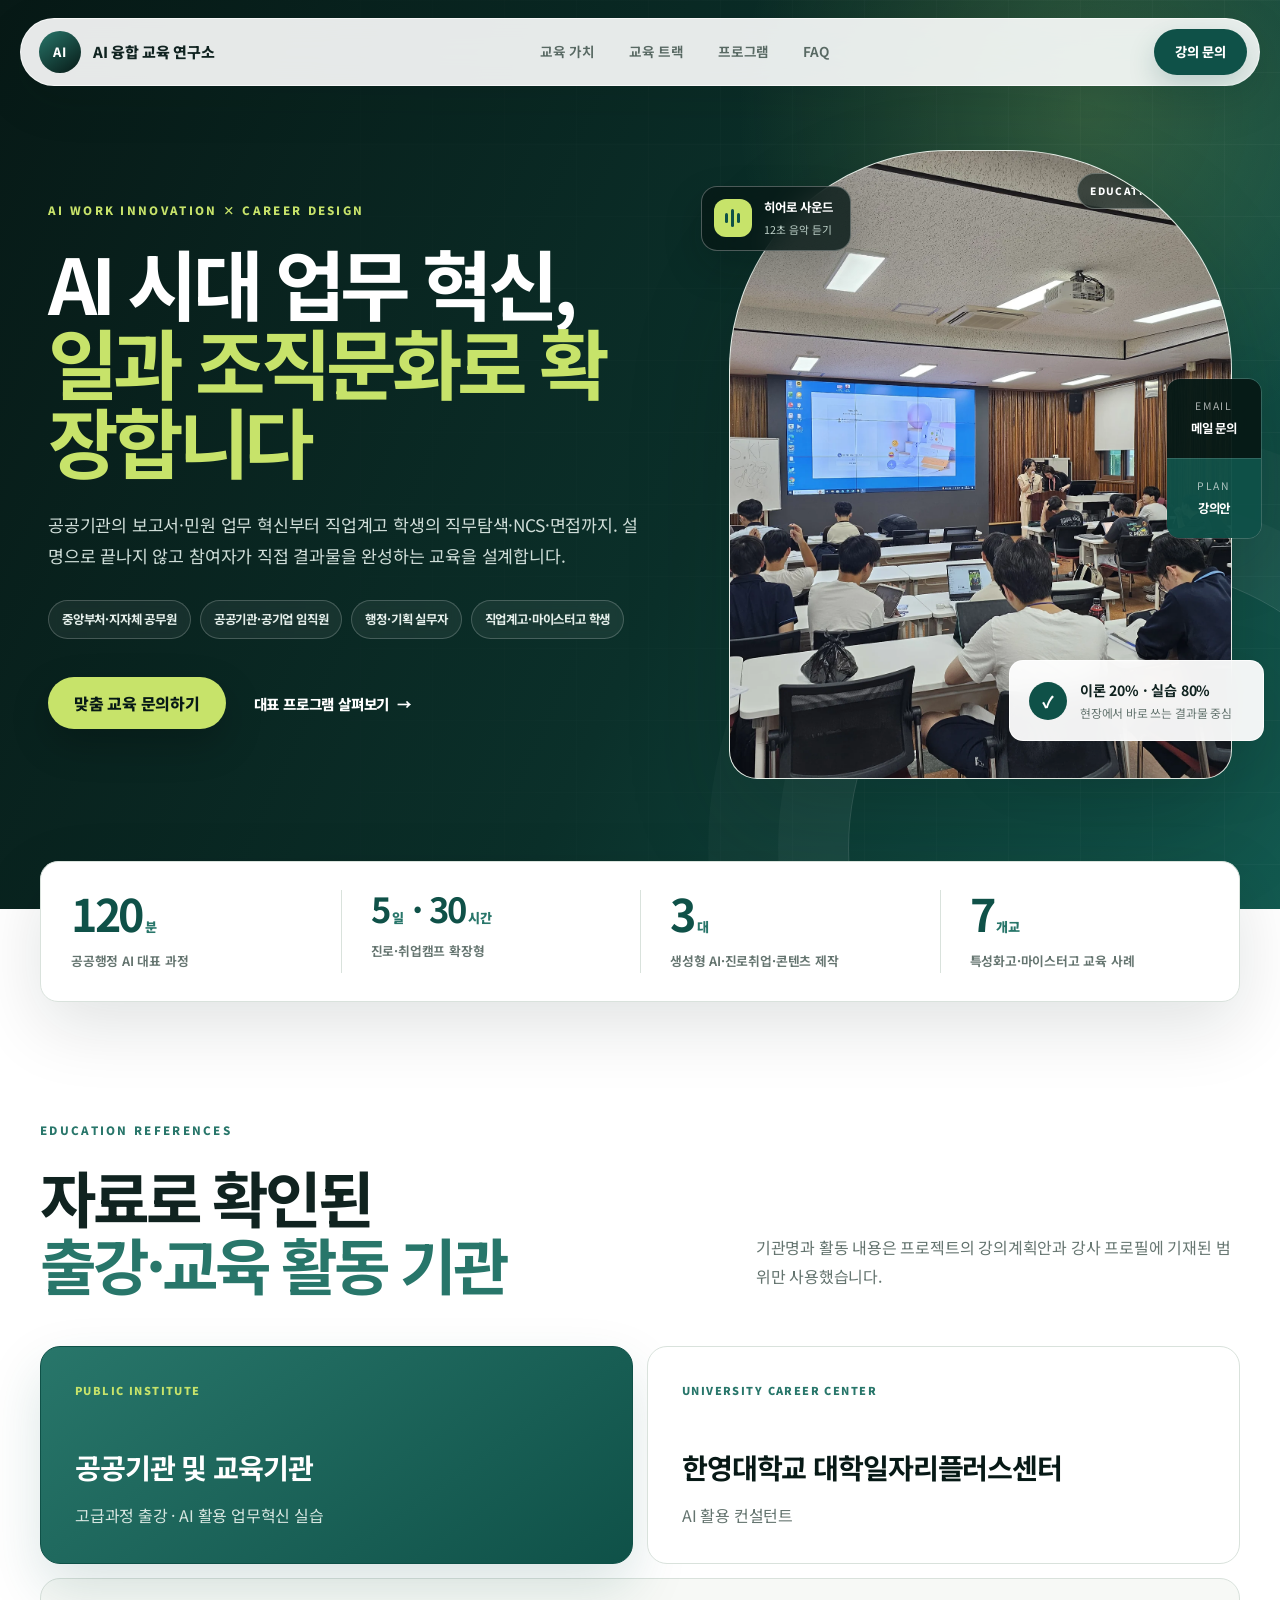
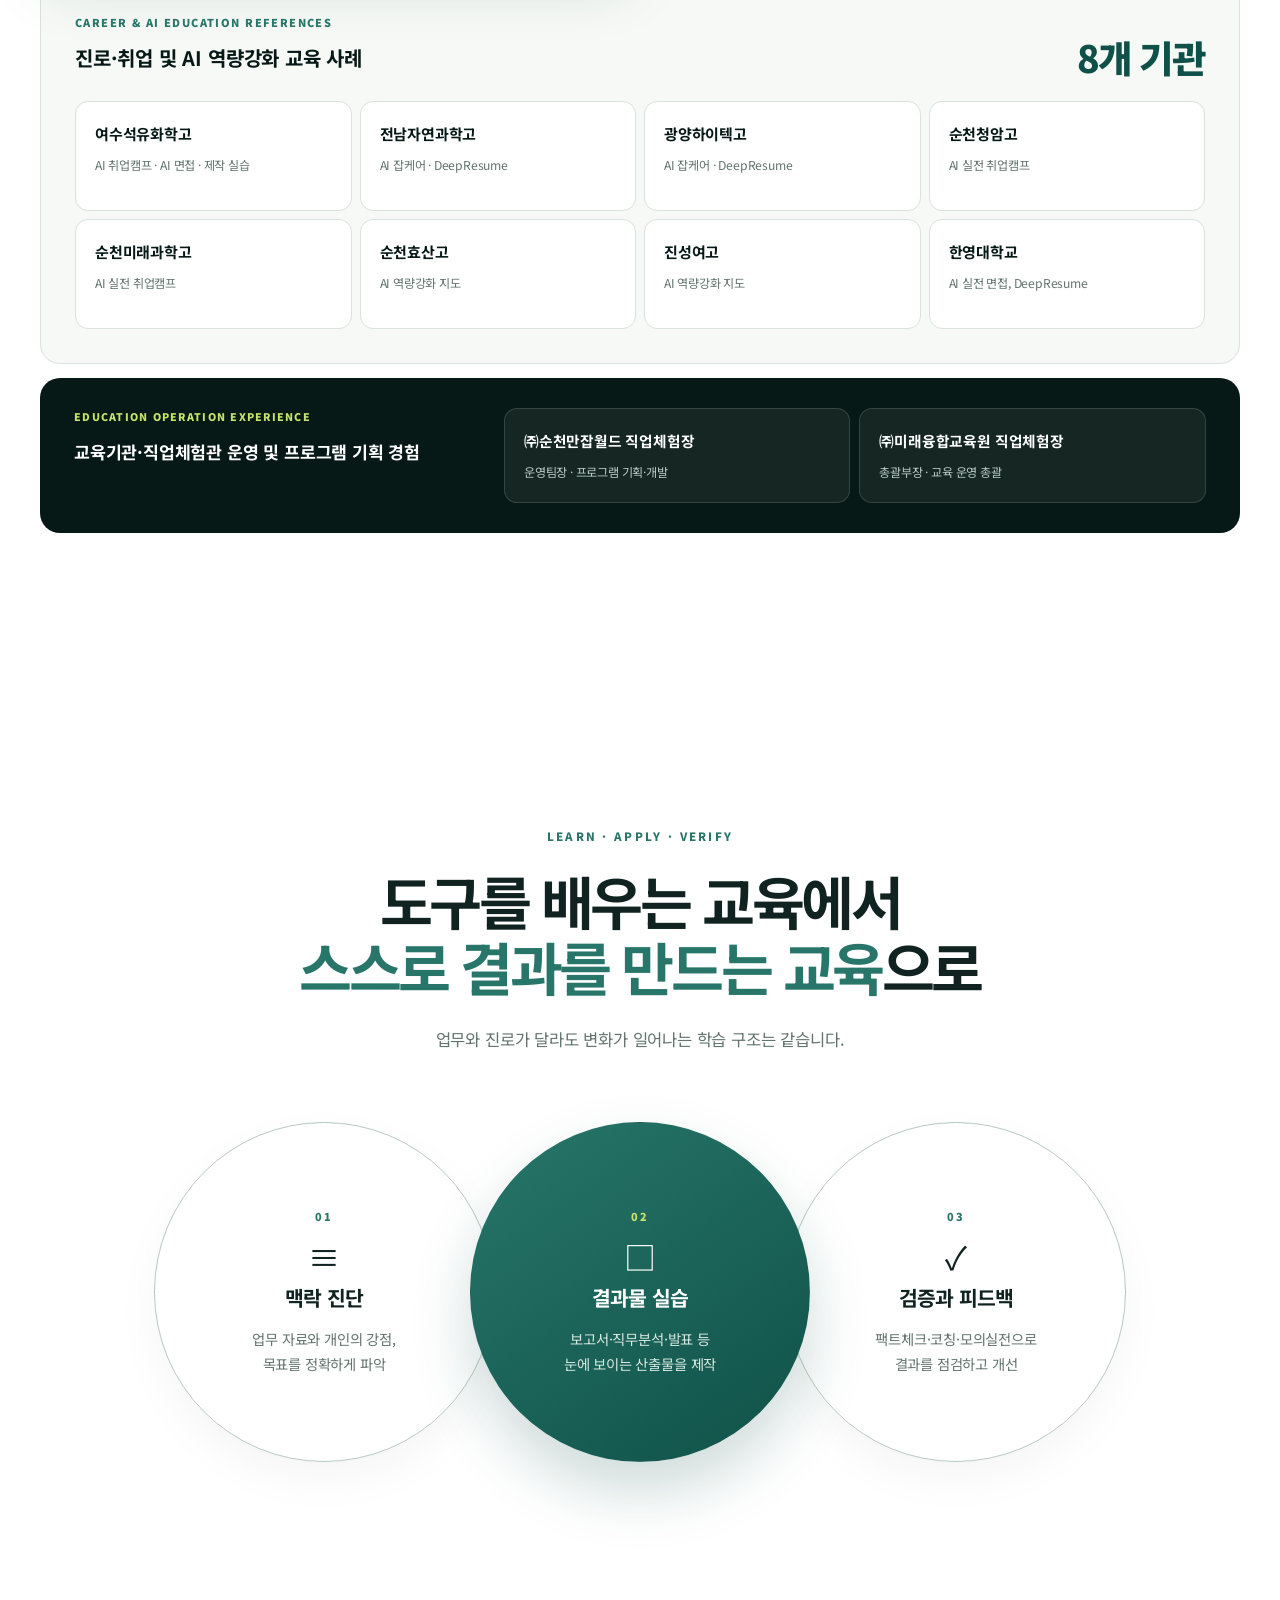
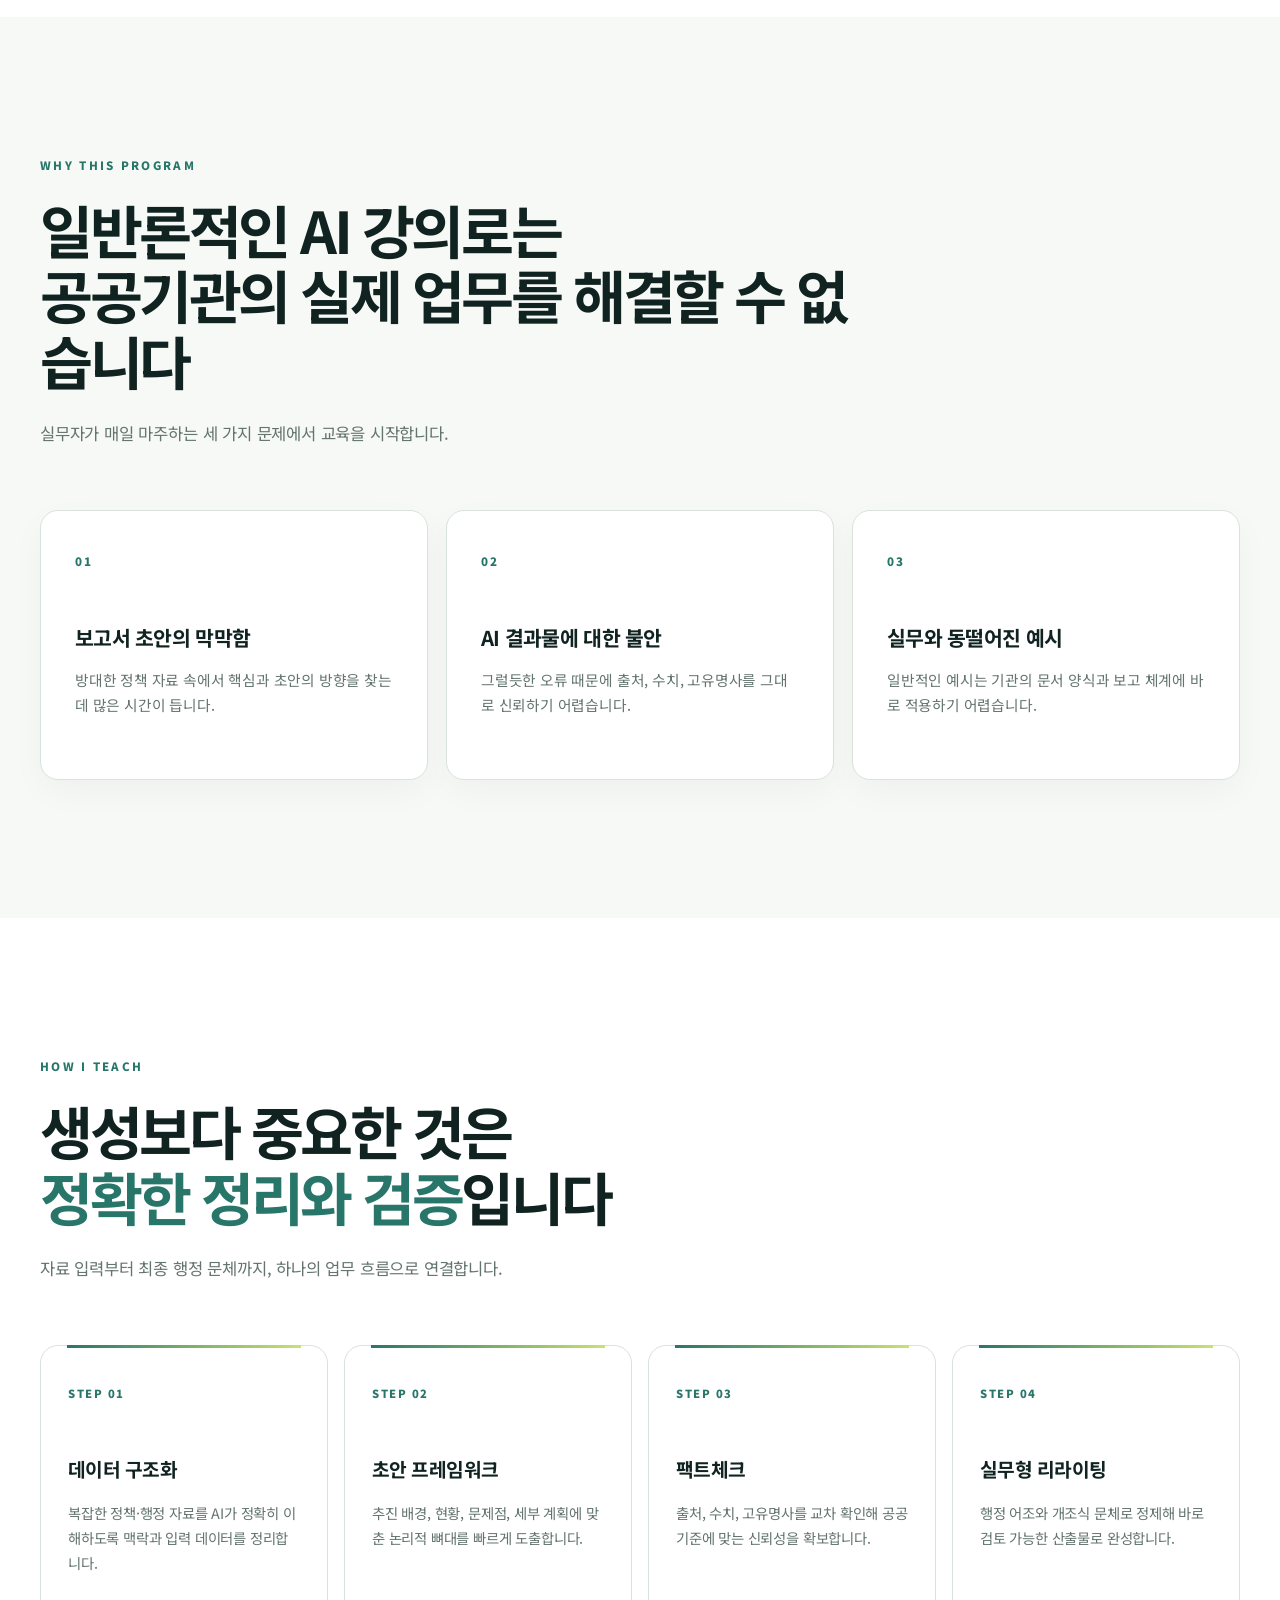
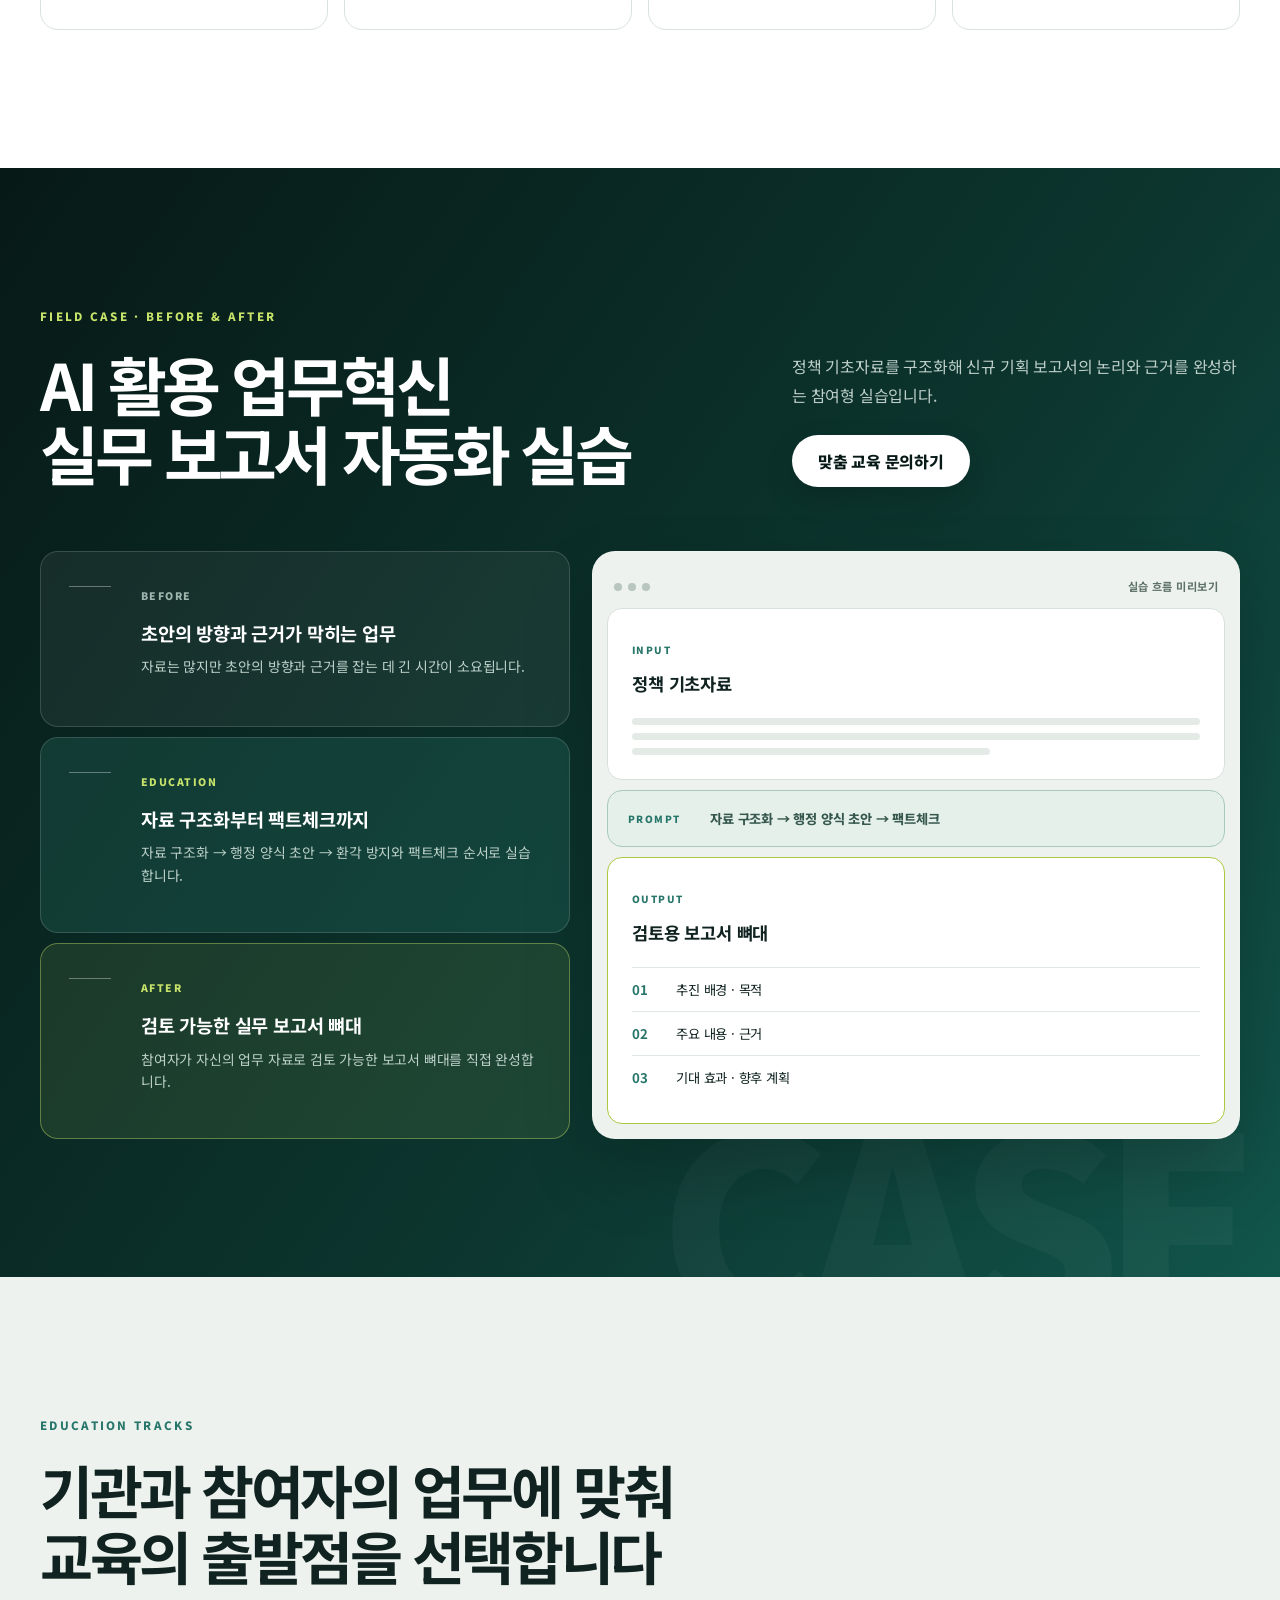
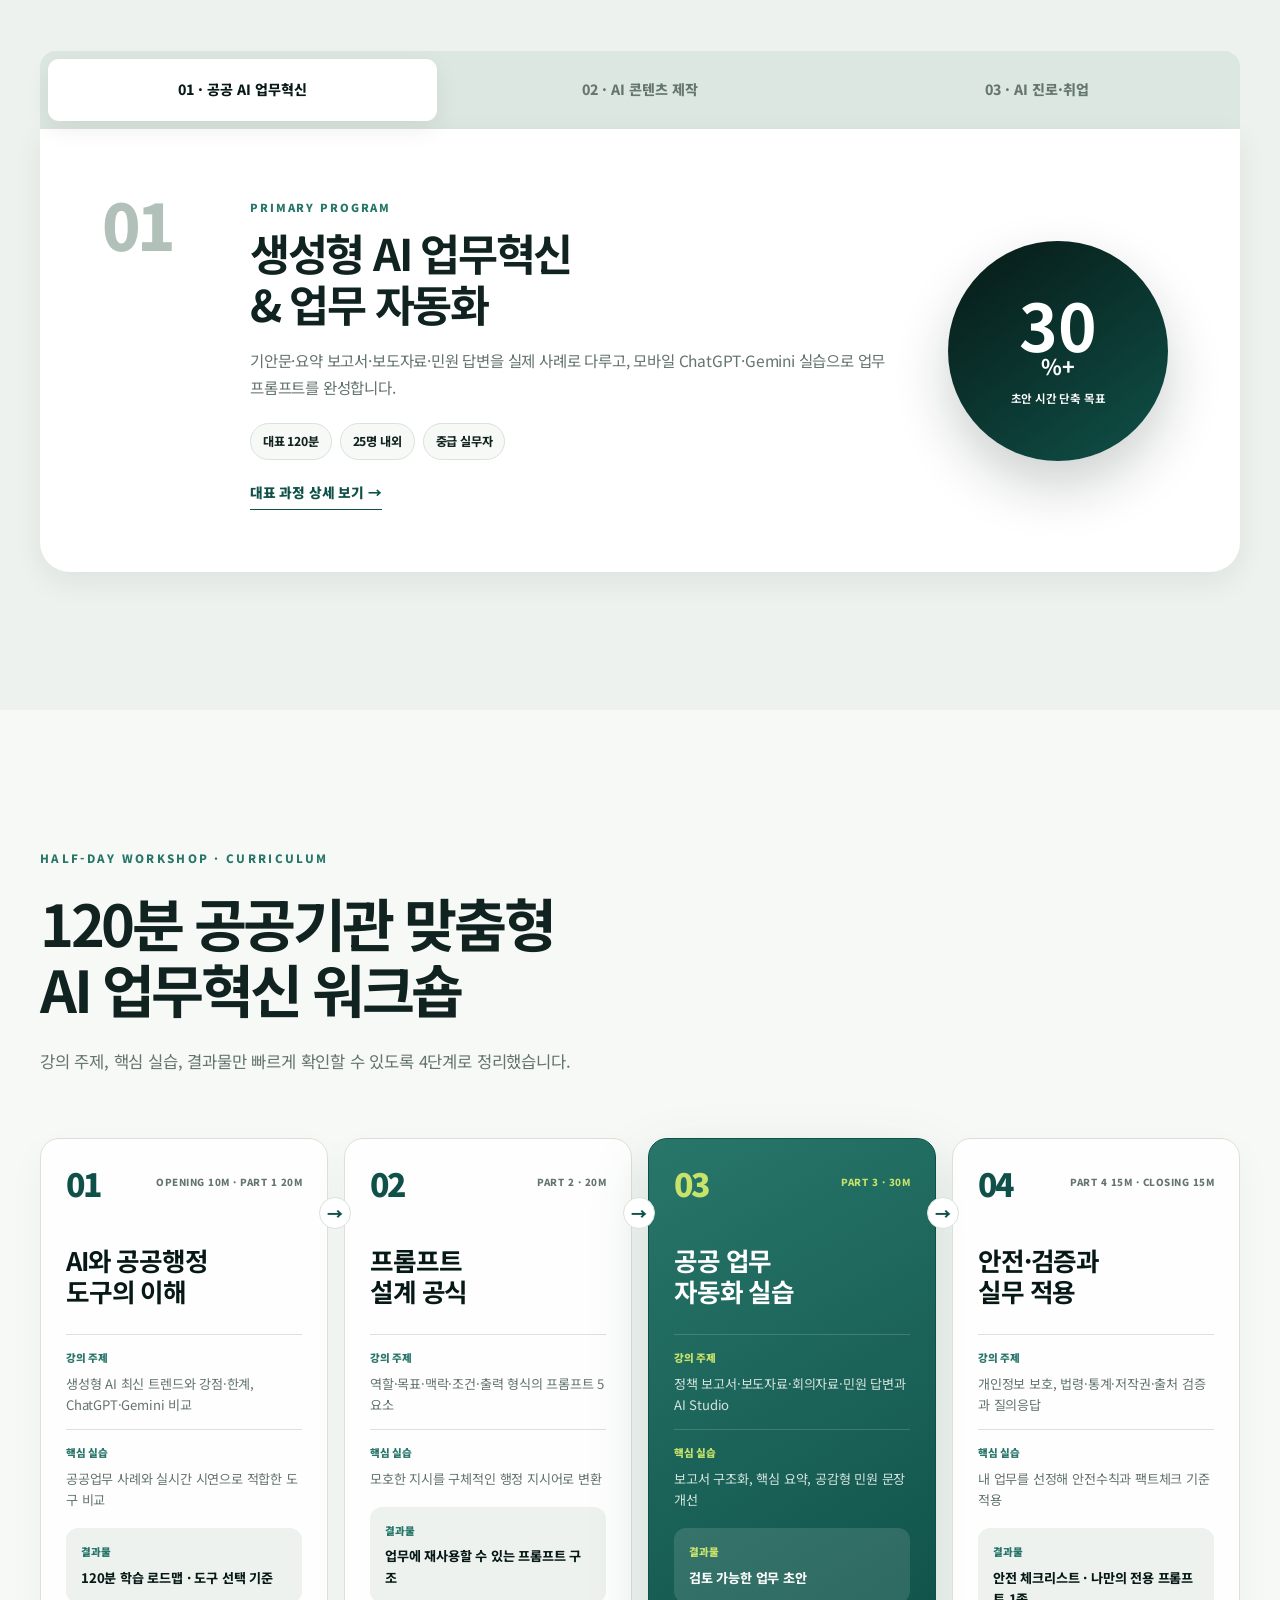
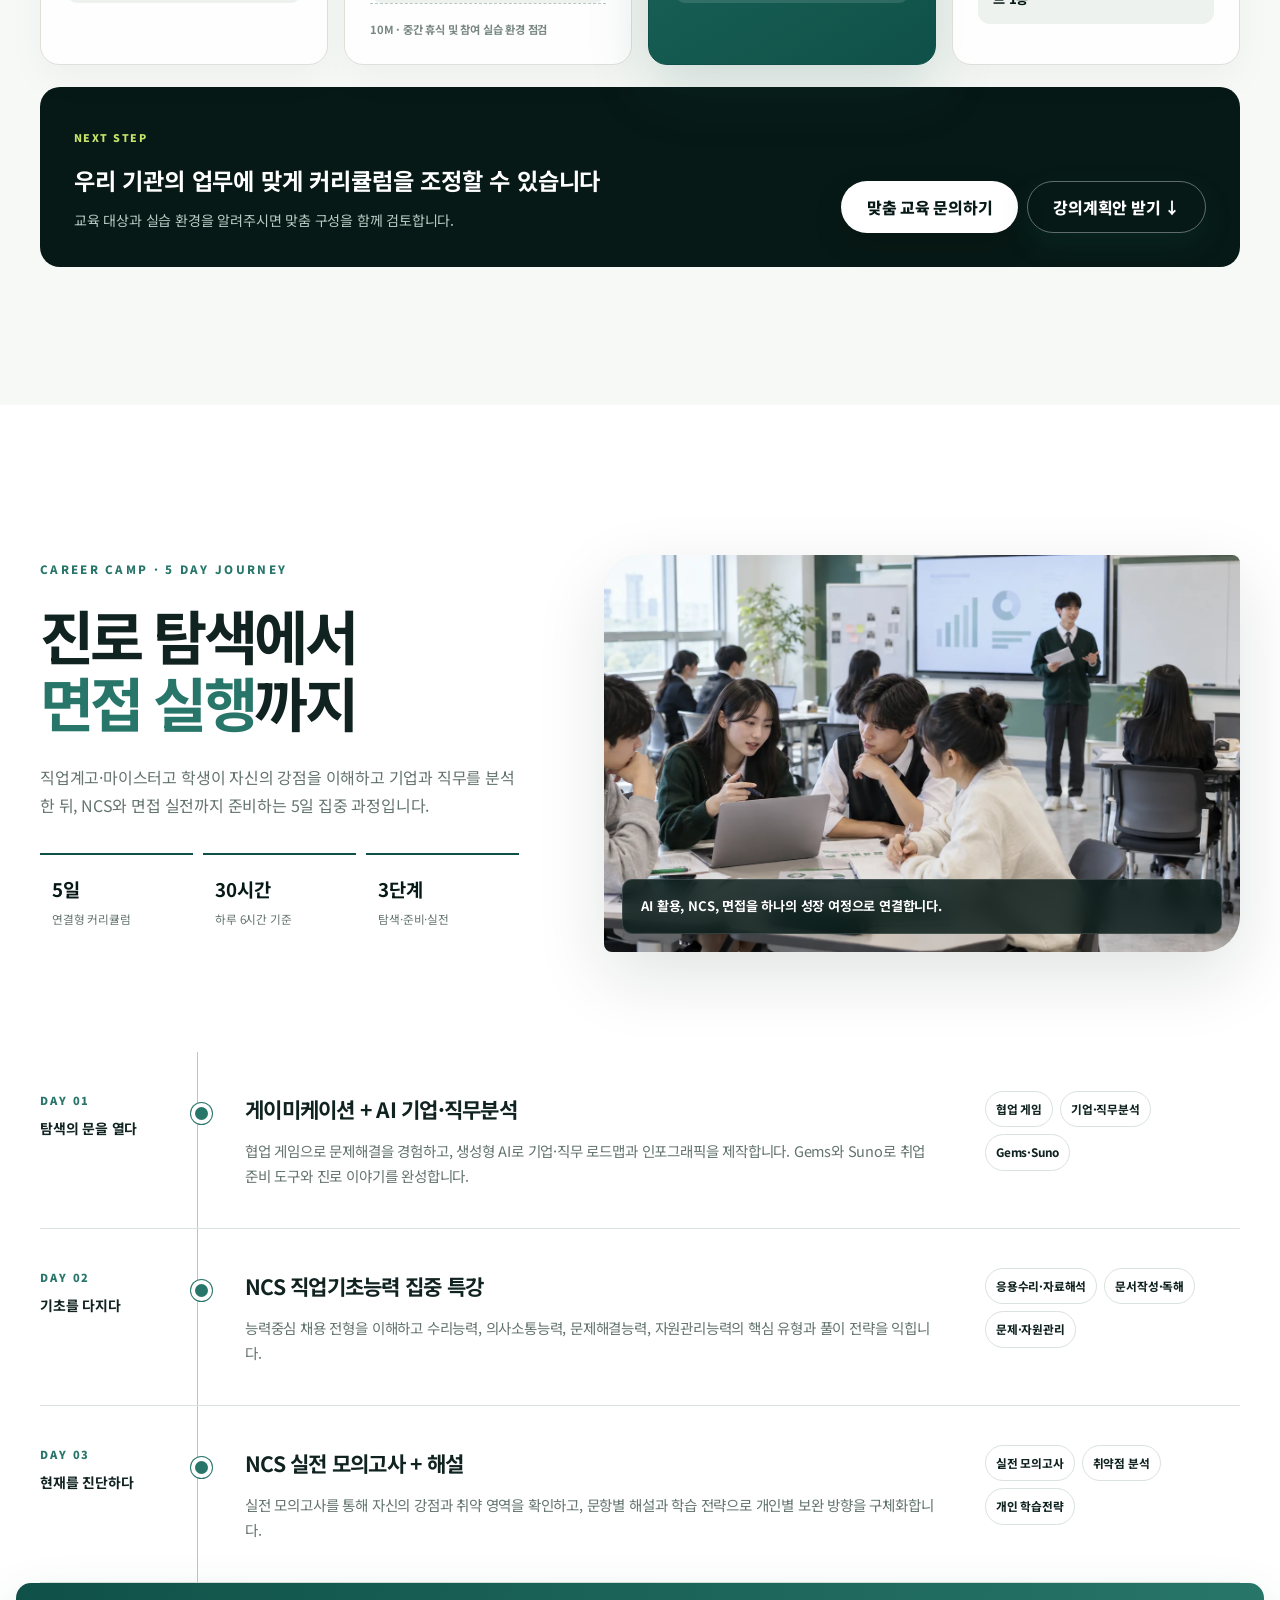
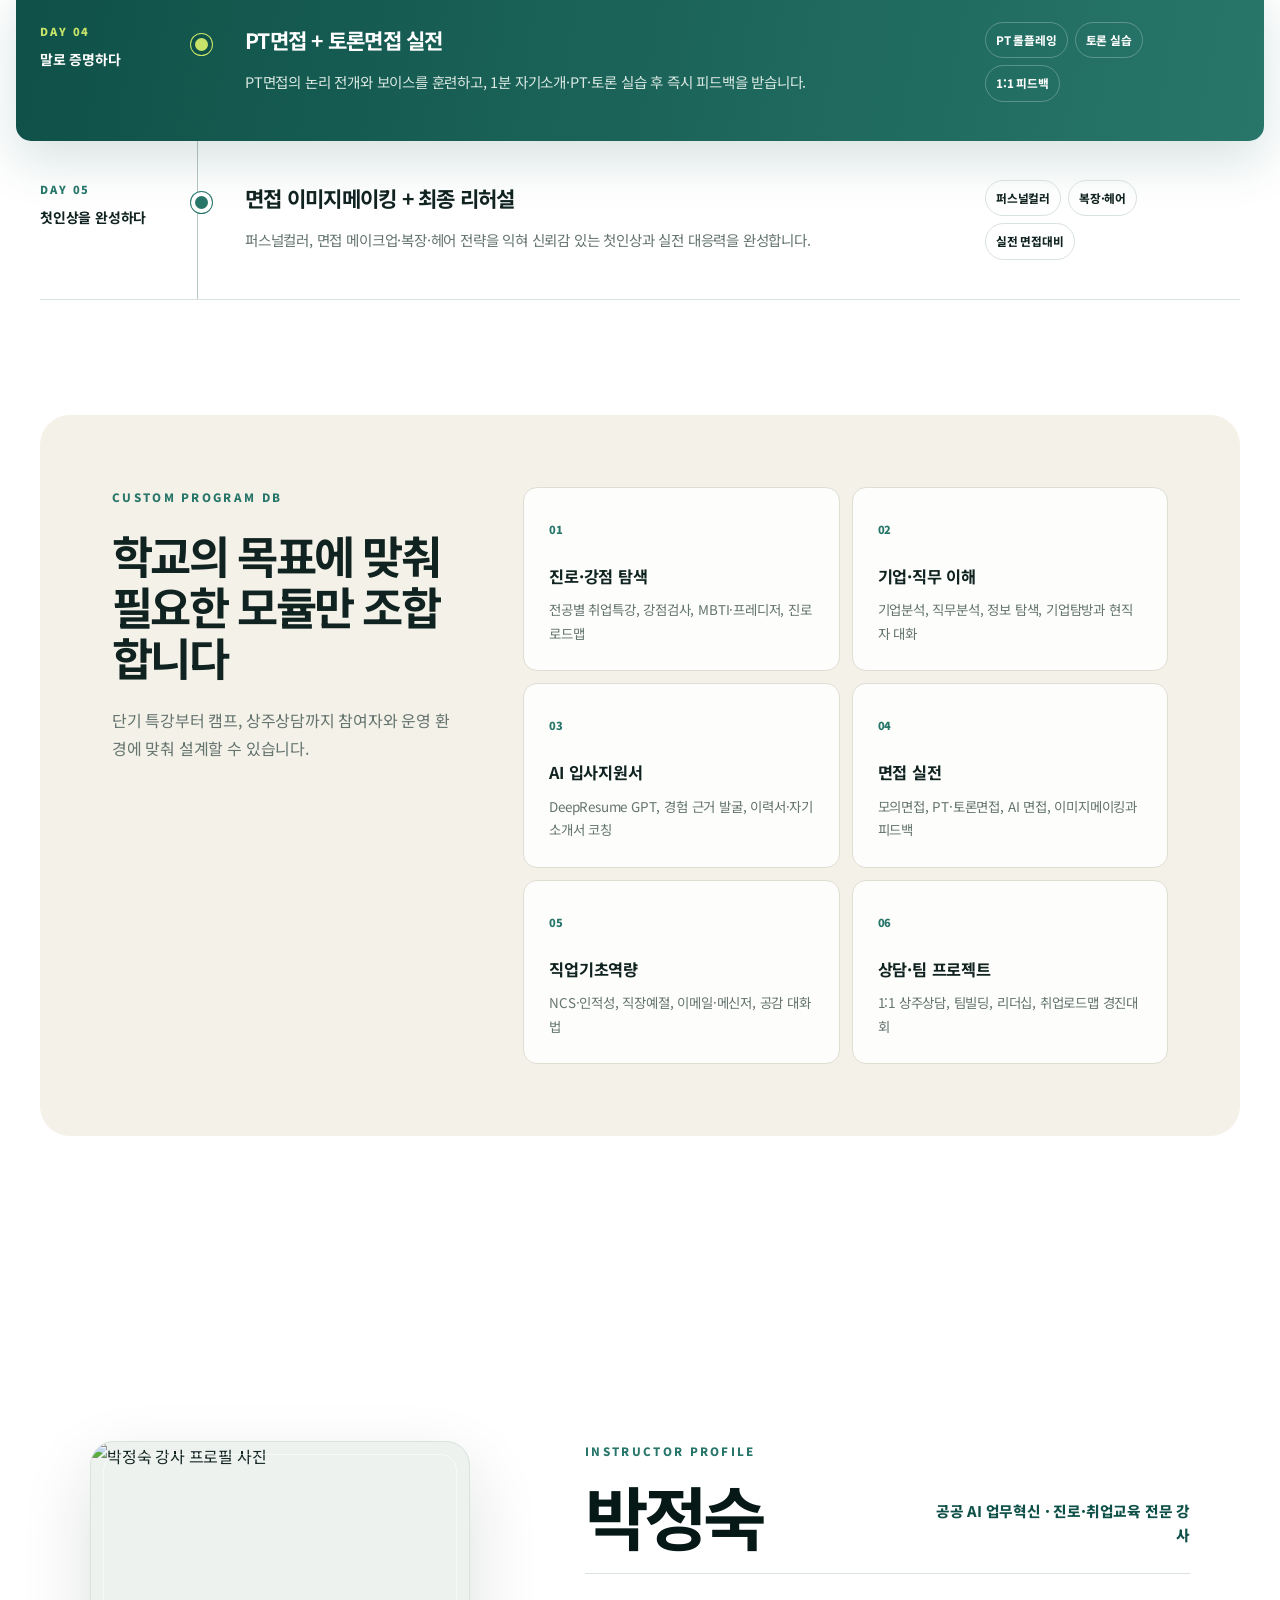
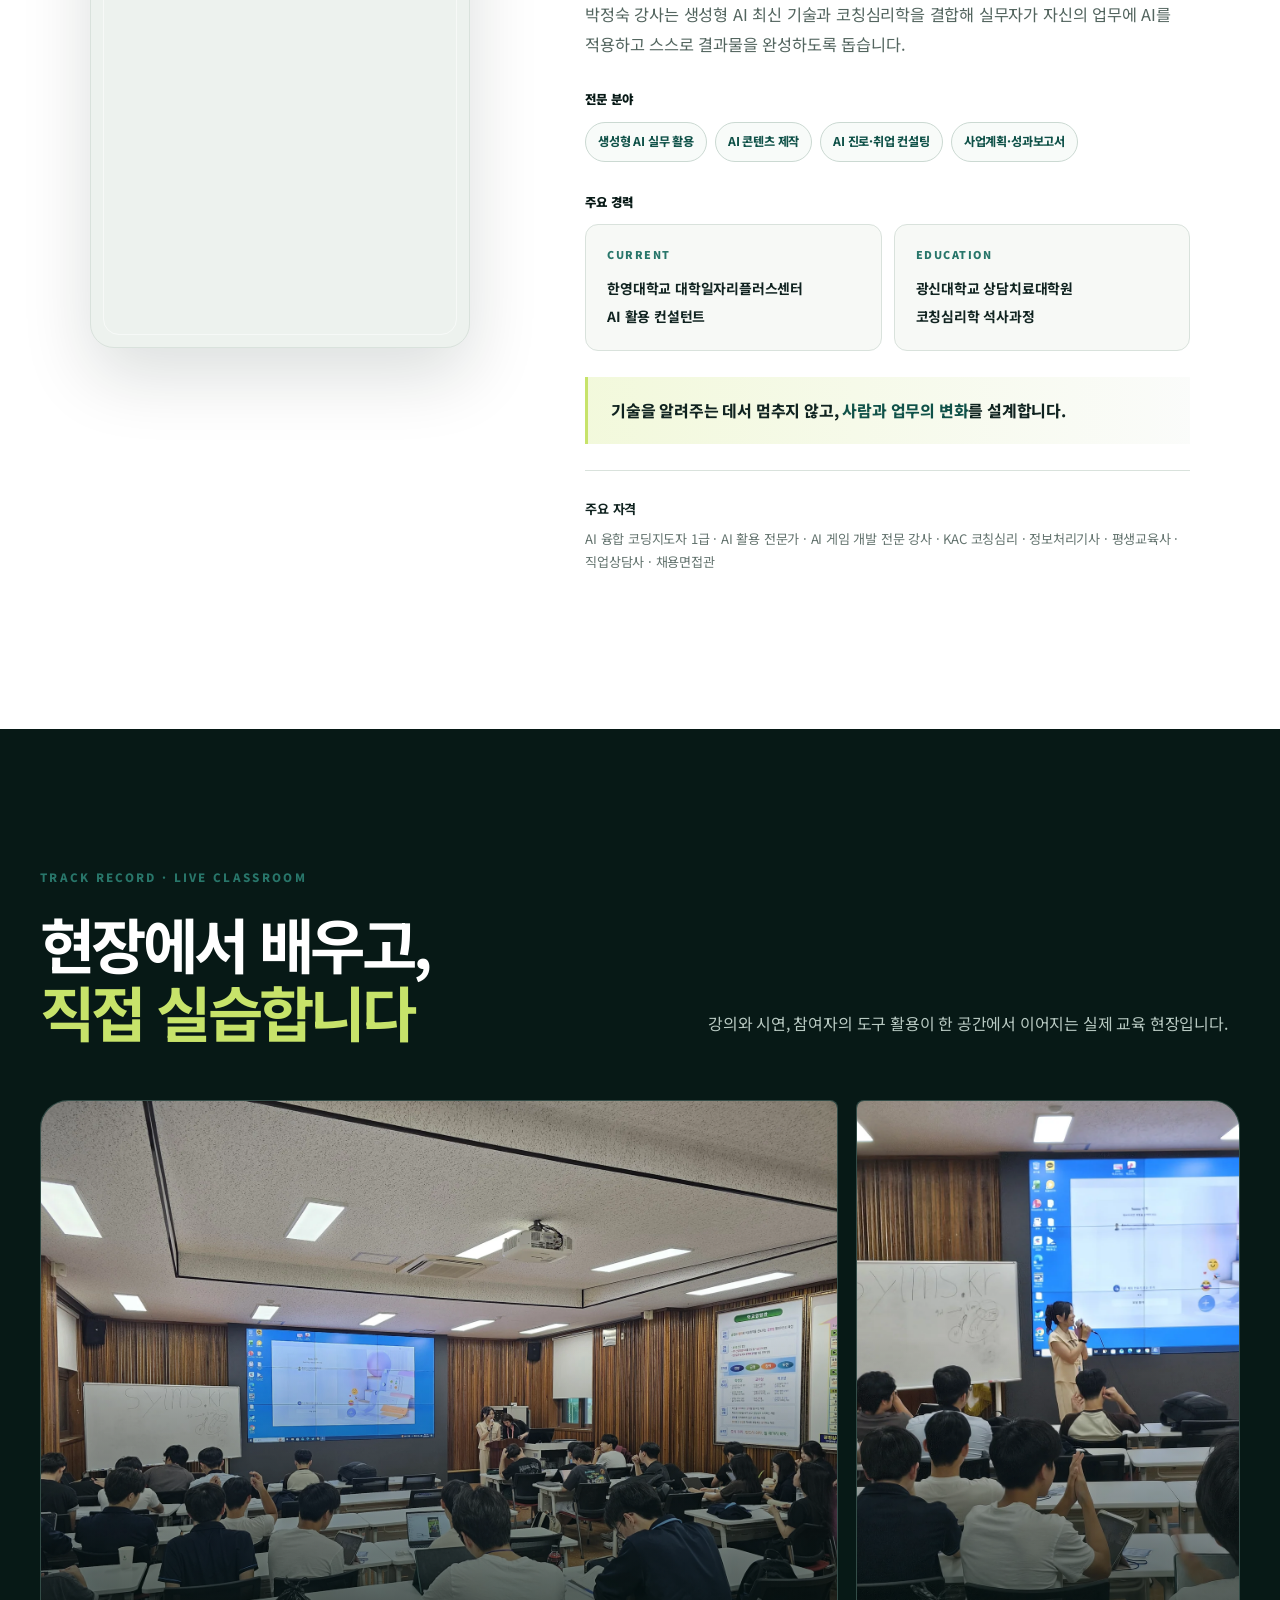
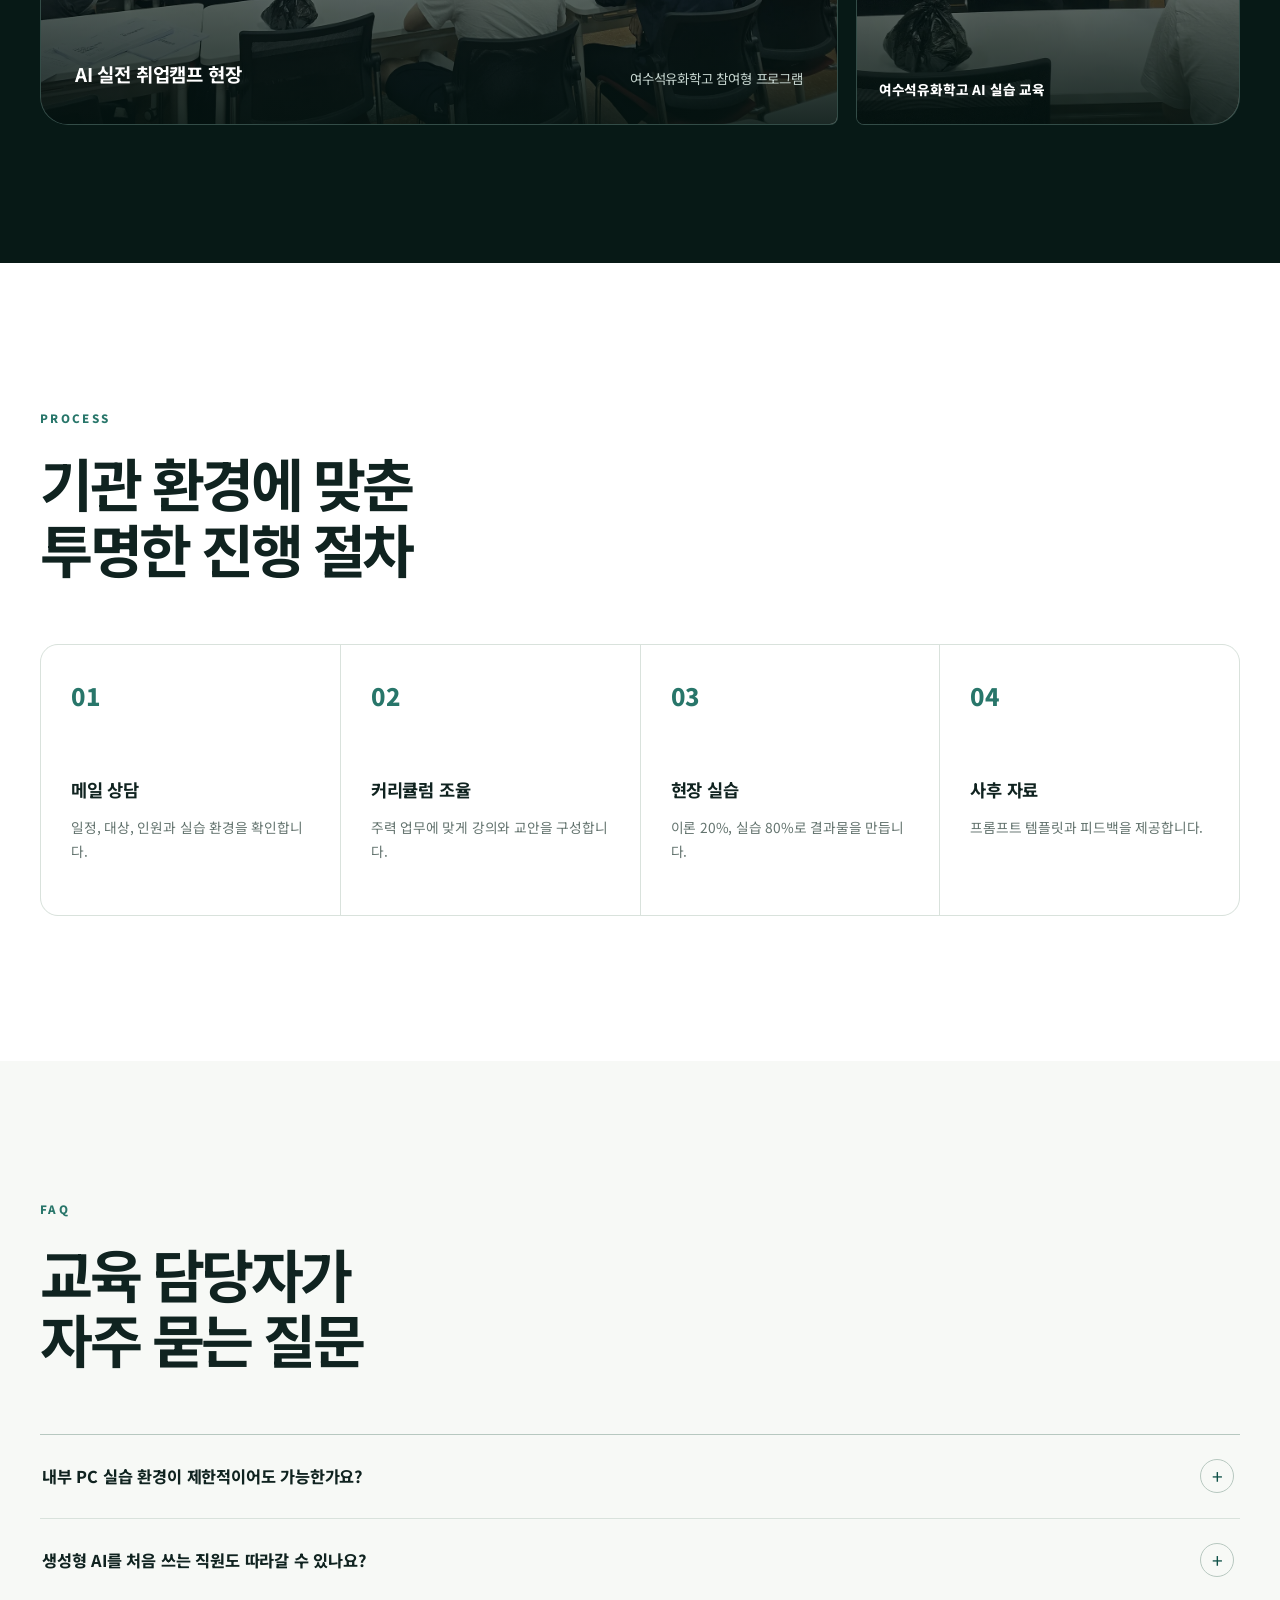
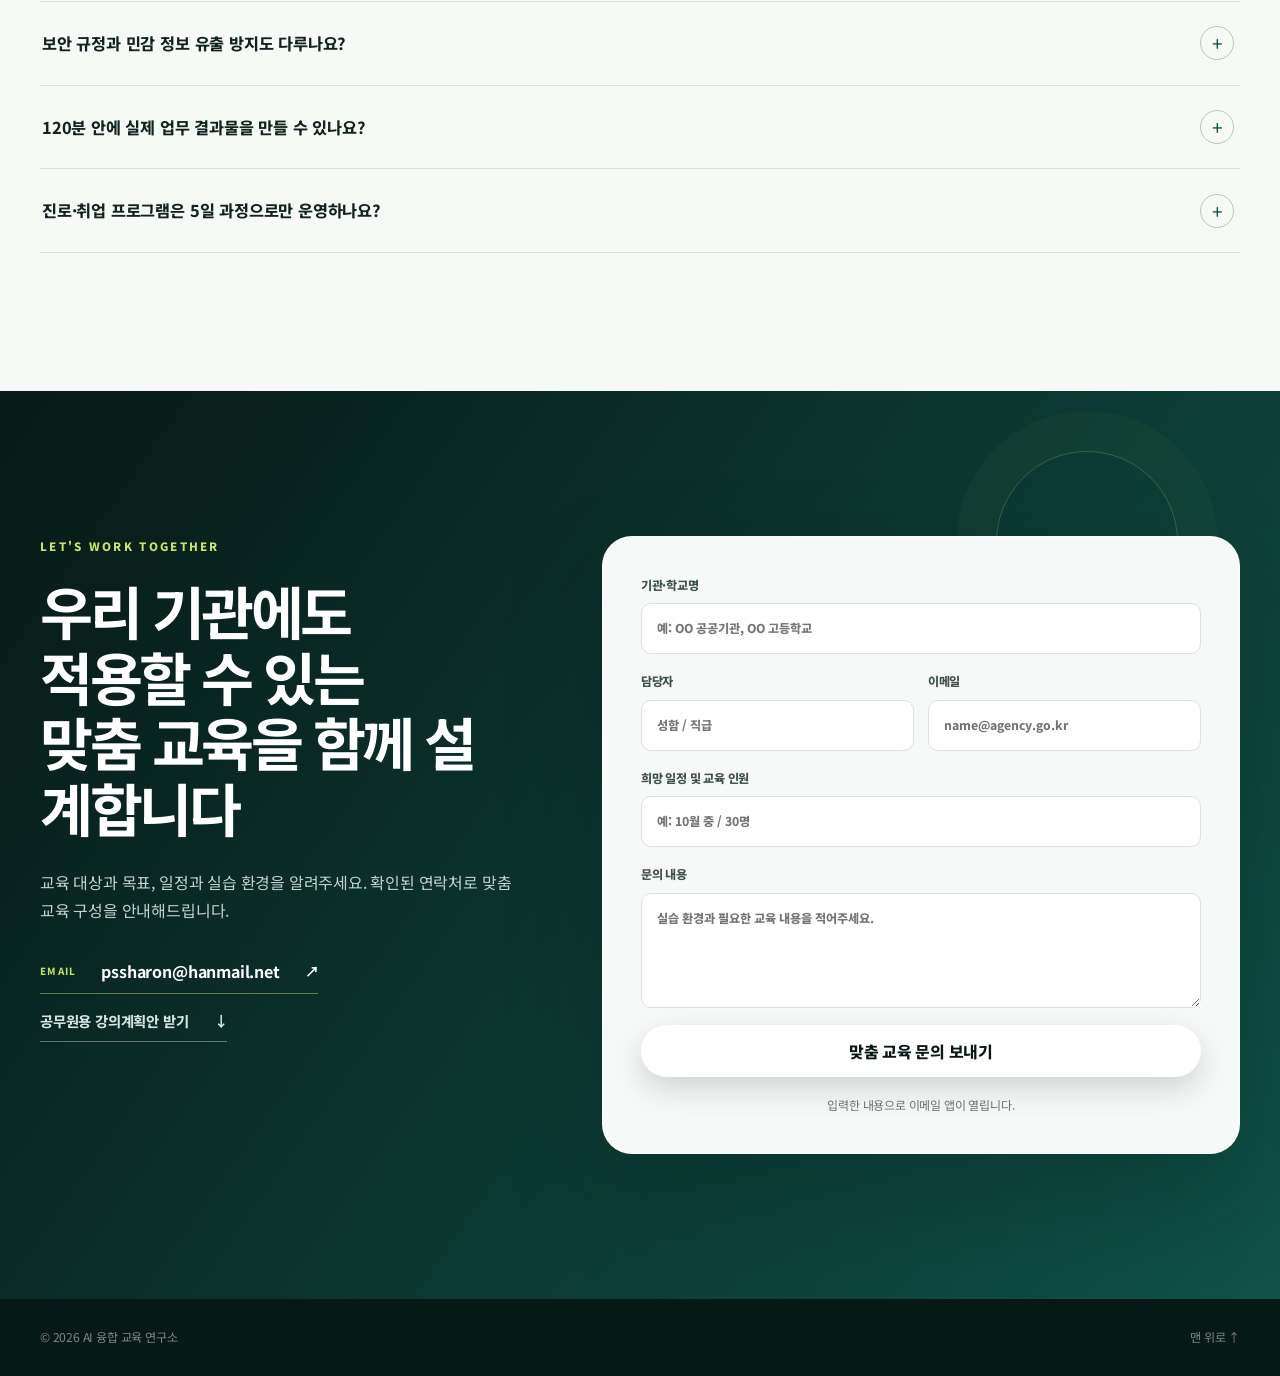
==== index.html @ eedcf677 "Build AI education landing page" ====
<!doctype html>
<html lang="ko">
<head>
  <meta charset="utf-8">
  <meta name="viewport" content="width=device-width, initial-scale=1">
  <meta name="description" content="공공기관 생성형 AI 업무혁신과 직업계고 진로·취업캠프를 설계하는 박정숙 강사 브랜딩 페이지">
  <title>박정숙 | AI 업무혁신·진로취업 교육</title>
  <link rel="preconnect" href="https://fonts.googleapis.com">
  <link rel="preconnect" href="https://fonts.gstatic.com" crossorigin>
  <link href="https://fonts.googleapis.com/css2?family=Noto+Sans+KR:wght@400;500;600;700;800&display=swap" rel="stylesheet">
  <link rel="stylesheet" href="styles.css">
</head>
<body>
  <header class="site-header">
    <a class="brand" href="#top" aria-label="홈으로">
      <span class="brand-mark">AI</span>
      <span>AI 융합 교육 연구소</span>
    </a>
    <nav id="site-navigation" aria-label="주요 메뉴">
      <a href="#value">교육 가치</a>
      <a href="#tracks">교육 트랙</a>
      <a href="#program">프로그램</a>
      <a href="#faq">FAQ</a>
      <a class="mobile-nav-contact" href="#contact">강의 문의</a>
    </nav>
    <a class="button button-small" href="#contact">강의 문의</a>
    <button class="mobile-menu-toggle" type="button" aria-expanded="false" aria-controls="site-navigation" aria-label="메뉴 열기">
      <span></span><span></span><span></span>
    </button>
  </header><aside class="quick-rail" aria-label="빠른 문의"><a href="mailto:pssharon@hanmail.net"><span>EMAIL</span><strong>메일 문의</strong></a><a href="[공무원용]생성형 AI 업무혁신_강의계획안.docx" download><span>PLAN</span><strong>강의안</strong></a></aside>

  <main id="top">
    <section class="hero section">
      <div class="hero-copy reveal">
        <p class="eyebrow">AI WORK INNOVATION × CAREER DESIGN</p>
        <h1>AI 시대 업무 혁신,<br><em>일과 조직문화로 확장합니다</em></h1>
        <p class="hero-description">공공기관의 보고서·민원 업무 혁신부터 직업계고 학생의 직무탐색·NCS·면접까지. 설명으로 끝나지 않고 참여자가 직접 결과물을 완성하는 교육을 설계합니다.</p>
        <div class="badges" aria-label="주요 교육 대상">
          <span>중앙부처·지자체 공무원</span>
          <span>공공기관·공기업 임직원</span>
          <span>행정·기획 실무자</span><span>직업계고·마이스터고 학생</span>
        </div>
        <div class="hero-actions">
          <a class="button" href="#contact">맞춤 교육 문의하기</a>
          <a class="text-link" href="#program">대표 프로그램 살펴보기 <span>→</span></a>
        </div>
      </div>
      <div class="hero-visual reveal">
        <div class="video-frame">
          <video autoplay muted loop playsinline preload="metadata" poster="assets/lecture-gallery.webp" aria-label="AI 교육 소개 영상">
            <source src="assets/hero-education.mp4" type="video/mp4">
          </video>
        </div>
        <div class="floating-note">
          <span class="note-icon">✓</span>
          <div><strong>이론 20% · 실습 80%</strong><small>현장에서 바로 쓰는 결과물 중심</small></div>
        </div>
        <div class="hero-sound">
          <button class="hero-sound-toggle" type="button" aria-controls="hero-audio" aria-pressed="false">
            <span class="sound-bars" aria-hidden="true"><i></i><i></i><i></i></span>
            <span><strong>히어로 사운드</strong><small class="hero-sound-status">12초 음악 듣기</small></span>
          </button>
          <audio id="hero-audio" preload="metadata">
            <source src="assets/ai-convergence-hero-music-12s.mp3" type="audio/mpeg">
          </audio>
        </div>
      </div>
    </section>

    <section class="trust-strip trust-metrics" aria-label="확인된 교육 실적">
      <div><strong class="trust-number">120<small>분</small></strong><span>공공행정 AI 대표 과정</span></div>
      <div><strong class="trust-number compact">5<small>일</small> · 30<small>시간</small></strong><span>진로·취업캠프 확장형</span></div>
      <div><strong class="trust-number">3<small>대</small></strong><span>생성형 AI·진로취업·콘텐츠 제작</span></div>
      <div><strong class="trust-number">7<small>개교</small></strong><span>특성화고·마이스터고 교육 사례</span></div>
    </section>

    <section class="section references-section" id="references">
      <div class="references-heading reveal">
        <div><p class="eyebrow">EDUCATION REFERENCES</p><h2>자료로 확인된<br><em>출강·교육 활동 기관</em></h2></div>
        <p>기관명과 활동 내용은 프로젝트의 강의계획안과 강사 프로필에 기재된 범위만 사용했습니다.</p>
      </div>
      <div class="reference-featured-grid">
        <article class="reference-card featured reveal"><small>PUBLIC INSTITUTE</small><strong>공공기관 및 교육기관</strong><p>고급과정 출강 · AI 활용 업무혁신 실습</p></article>
        <article class="reference-card featured reveal"><small>UNIVERSITY CAREER CENTER</small><strong>한영대학교 대학일자리플러스센터</strong><p>AI 활용 컨설턴트</p></article>
      </div>
      <div class="school-references reveal">
        <div class="school-reference-heading"><div><small>CAREER &amp; AI EDUCATION REFERENCES</small><strong>진로·취업 및 AI 역량강화 교육 사례</strong></div><span>8개 기관</span></div>
        <div class="school-reference-grid">
          <article><strong>여수석유화학고</strong><span>AI 취업캠프 · AI 면접 · 제작 실습</span></article>
          <article><strong>전남자연과학고</strong><span>AI 잡케어 · DeepResume</span></article>
          <article><strong>광양하이텍고</strong><span>AI 잡케어 · DeepResume</span></article>
          <article><strong>순천청암고</strong><span>AI 실전 취업캠프</span></article>
          <article><strong>순천미래과학고</strong><span>AI 실전 취업캠프</span></article>
          <article><strong>순천효산고</strong><span>AI 역량강화 지도</span></article>
          <article><strong>진성여고</strong><span>AI 역량강화 지도</span></article>
          <article><strong>한영대학교</strong><span>AI 실전 면접, DeepResume</span></article>
        </div>
      </div>
      <div class="experience-references reveal">
        <div class="experience-reference-heading"><small>EDUCATION OPERATION EXPERIENCE</small><strong>교육기관·직업체험관 운영 및 프로그램 기획 경험</strong></div>
        <div class="experience-reference-grid">
          <article><strong>㈜순천만잡월드 직업체험장</strong><span>운영팀장 · 프로그램 기획·개발</span></article>
          <article><strong>㈜미래융합교육원 직업체험장</strong><span>총괄부장 · 교육 운영 총괄</span></article>
        </div>
      </div>
    </section>

    <section class="reference-values section" id="value">
      <div class="section-heading centered reveal"><p class="eyebrow">LEARN · APPLY · VERIFY</p><h2>도구를 배우는 교육에서<br><em>스스로 결과를 만드는 교육</em>으로</h2><p>업무와 진로가 달라도 변화가 일어나는 학습 구조는 같습니다.</p></div>
      <div class="value-circles">
        <article class="value-circle reveal"><span>01</span><div class="value-icon">≡</div><h3>맥락 진단</h3><p>업무 자료와 개인의 강점,<br>목표를 정확하게 파악</p></article>
        <article class="value-circle reveal"><span>02</span><div class="value-icon">□</div><h3>결과물 실습</h3><p>보고서·직무분석·발표 등<br>눈에 보이는 산출물을 제작</p></article>
        <article class="value-circle reveal"><span>03</span><div class="value-icon">✓</div><h3>검증과 피드백</h3><p>팩트체크·코칭·모의실전으로<br>결과를 점검하고 개선</p></article>
      </div>
    </section>

    <section class="section section-soft" id="challenge">
      <div class="section-heading reveal">
        <p class="eyebrow">WHY THIS PROGRAM</p>
        <h2>일반론적인 AI 강의로는<br>공공기관의 실제 업무를 해결할 수 없습니다</h2>
        <p>실무자가 매일 마주하는 세 가지 문제에서 교육을 시작합니다.</p>
      </div>
      <div class="card-grid pain-grid">
        <article class="card reveal"><span class="card-number">01</span><h3>보고서 초안의 막막함</h3><p>방대한 정책 자료 속에서 핵심과 초안의 방향을 찾는 데 많은 시간이 듭니다.</p></article>
        <article class="card reveal"><span class="card-number">02</span><h3>AI 결과물에 대한 불안</h3><p>그럴듯한 오류 때문에 출처, 수치, 고유명사를 그대로 신뢰하기 어렵습니다.</p></article>
        <article class="card reveal"><span class="card-number">03</span><h3>실무와 동떨어진 예시</h3><p>일반적인 예시는 기관의 문서 양식과 보고 체계에 바로 적용하기 어렵습니다.</p></article>
      </div>
    </section>

    <section class="section" id="method">
      <div class="section-heading reveal">
        <p class="eyebrow">HOW I TEACH</p>
        <h2>생성보다 중요한 것은<br><em>정확한 정리와 검증</em>입니다</h2>
        <p>자료 입력부터 최종 행정 문체까지, 하나의 업무 흐름으로 연결합니다.</p>
      </div>
      <ol class="steps">
        <li class="reveal"><span>STEP 01</span><h3>데이터 구조화</h3><p>복잡한 정책·행정 자료를 AI가 정확히 이해하도록 맥락과 입력 데이터를 정리합니다.</p></li>
        <li class="reveal"><span>STEP 02</span><h3>초안 프레임워크</h3><p>추진 배경, 현황, 문제점, 세부 계획에 맞춘 논리적 뼈대를 빠르게 도출합니다.</p></li>
        <li class="reveal"><span>STEP 03</span><h3>팩트체크</h3><p>출처, 수치, 고유명사를 교차 확인해 공공 기준에 맞는 신뢰성을 확보합니다.</p></li>
        <li class="reveal"><span>STEP 04</span><h3>실무형 리라이팅</h3><p>행정 어조와 개조식 문체로 정제해 바로 검토 가능한 산출물로 완성합니다.</p></li>
      </ol>
    </section>

    <section class="section case-section case-study" id="case">
      <div class="case-head reveal">
        <div><p class="eyebrow light">FIELD CASE · BEFORE &amp; AFTER</p><h2>AI 활용 업무혁신<br>실무 보고서 자동화 실습</h2></div>
        <div><p>정책 기초자료를 구조화해 신규 기획 보고서의 논리와 근거를 완성하는 참여형 실습입니다.</p><a class="button button-light" href="#contact">맞춤 교육 문의하기</a></div>
      </div>
      <div class="case-study-layout">
        <div class="case-journey reveal" aria-label="사례 진행 과정">
          <article><span class="case-stage-label">BEFORE</span><h3>초안의 방향과 근거가 막히는 업무</h3><p>자료는 많지만 초안의 방향과 근거를 잡는 데 긴 시간이 소요됩니다.</p></article>
          <article class="training"><span class="case-stage-label">EDUCATION</span><h3>자료 구조화부터 팩트체크까지</h3><p>자료 구조화 → 행정 양식 초안 → 환각 방지와 팩트체크 순서로 실습합니다.</p></article>
          <article class="after"><span class="case-stage-label">AFTER</span><h3>검토 가능한 실무 보고서 뼈대</h3><p>참여자가 자신의 업무 자료로 검토 가능한 보고서 뼈대를 직접 완성합니다.</p></article>
        </div>
        <div class="case-mockup reveal" aria-label="보고서 자동화 실습 흐름 예시">
          <div class="mockup-bar"><span></span><span></span><span></span><strong>실습 흐름 미리보기</strong></div>
          <div class="mockup-document"><small>INPUT</small><h3>정책 기초자료</h3><i></i><i></i><i class="short"></i></div>
          <div class="mockup-prompt"><small>PROMPT</small><p>자료 구조화 → 행정 양식 초안 → 팩트체크</p></div>
          <div class="mockup-document output"><small>OUTPUT</small><h3>검토용 보고서 뼈대</h3><div><b>01</b><span>추진 배경 · 목적</span></div><div><b>02</b><span>주요 내용 · 근거</span></div><div><b>03</b><span>기대 효과 · 향후 계획</span></div></div>
        </div>
      </div>
    </section>

    <section class="track-showcase section" id="tracks">
      <div class="section-heading reveal"><p class="eyebrow">EDUCATION TRACKS</p><h2>기관과 참여자의 업무에 맞춰<br>교육의 출발점을 선택합니다</h2></div>
      <div class="track-tabs" role="tablist" aria-label="교육 트랙 선택">
        <button class="track-tab is-active" role="tab" aria-selected="true" aria-controls="track-public">01 · 공공 AI 업무혁신</button>
        <button class="track-tab" role="tab" aria-selected="false" aria-controls="track-content">02 · AI 콘텐츠 제작</button>
        <button class="track-tab" role="tab" aria-selected="false" aria-controls="track-career">03 · AI 진로·취업</button>
      </div>
      <div class="track-panel" id="track-public" role="tabpanel"><div class="track-index">01</div><div><small>PRIMARY PROGRAM</small><h3>생성형 AI 업무혁신<br>&amp; 업무 자동화</h3><p>기안문·요약 보고서·보도자료·민원 답변을 실제 사례로 다루고, 모바일 ChatGPT·Gemini 실습으로 업무 프롬프트를 완성합니다.</p><ul><li>대표 120분</li><li>25명 내외</li><li>중급 실무자</li></ul><a class="track-link" href="#program">대표 과정 상세 보기 →</a></div><strong class="track-metric">30<sup>%+</sup><span>초안 시간 단축 목표</span></strong></div>
      <div class="track-panel" id="track-content" role="tabpanel" hidden><div class="track-index">02</div><div><small>SPECIALIZED PROGRAM</small><h3>생성형 AI 실전 활용<br>&amp; 콘텐츠 제작</h3><p>AI 이미지, 영상, 작곡, 숏폼 콘텐츠의 기획부터 제작까지 실습합니다. 도구 사용법을 넘어 메시지 기획과 결과물 개선 과정을 함께 다룹니다.</p><ul><li>AI 이미지·영상</li><li>Suno</li><li>콘텐츠 기획</li></ul></div><strong class="track-metric word">MAKE<span>기획에서 완성까지</span></strong></div>
      <div class="track-panel" id="track-career" role="tabpanel" hidden><div class="track-index">03</div><div><small>CAREER PROGRAM</small><h3>AI 진로탐색<br>&amp; 취업 역량 강화</h3><p>AI 기반 직업·진로 탐색, 이력서와 자기소개서 개선, 모의면접 피드백을 연결합니다. 코칭심리 기반 질문으로 참여자가 자신의 강점을 언어화하도록 돕습니다.</p><ul><li>기업·직무분석</li><li>NCS</li><li>PT·토론면접</li></ul><a class="track-link" href="#career-program">5일 캠프 상세 보기 →</a></div><strong class="track-metric word">GROW<span>도구와 코칭의 연결</span></strong></div>
    </section>

    <section class="section section-soft" id="program">
      <div class="section-heading reveal">
        <p class="eyebrow">HALF-DAY WORKSHOP · CURRICULUM</p>
        <h2>120분 공공기관 맞춤형<br>AI 업무혁신 워크숍</h2>
        <p>강의 주제, 핵심 실습, 결과물만 빠르게 확인할 수 있도록 4단계로 정리했습니다.</p>
      </div>
      <ol class="curriculum-steps reveal" aria-label="120분 공공기관 AI 업무혁신 커리큘럼">
        <li class="curriculum-step">
          <div class="curriculum-step-head"><span class="curriculum-number">01</span><span class="curriculum-time">OPENING 10M · PART 1 20M</span></div>
          <h3>AI와 공공행정<br>도구의 이해</h3>
          <dl><div><dt>강의 주제</dt><dd>생성형 AI 최신 트렌드와 강점·한계, ChatGPT·Gemini 비교</dd></div><div><dt>핵심 실습</dt><dd>공공업무 사례와 실시간 시연으로 적합한 도구 비교</dd></div><div class="output"><dt>결과물</dt><dd>120분 학습 로드맵 · 도구 선택 기준</dd></div></dl>
        </li>
        <li class="curriculum-step">
          <div class="curriculum-step-head"><span class="curriculum-number">02</span><span class="curriculum-time">PART 2 · 20M</span></div>
          <h3>프롬프트<br>설계 공식</h3>
          <dl><div><dt>강의 주제</dt><dd>역할·목표·맥락·조건·출력 형식의 프롬프트 5요소</dd></div><div><dt>핵심 실습</dt><dd>모호한 지시를 구체적인 행정 지시어로 변환</dd></div><div class="output"><dt>결과물</dt><dd>업무에 재사용할 수 있는 프롬프트 구조</dd></div></dl>
          <p class="curriculum-pause">10M · 중간 휴식 및 참여 실습 환경 점검</p>
        </li>
        <li class="curriculum-step featured">
          <div class="curriculum-step-head"><span class="curriculum-number">03</span><span class="curriculum-time">PART 3 · 30M</span></div>
          <h3>공공 업무<br>자동화 실습</h3>
          <dl><div><dt>강의 주제</dt><dd>정책 보고서·보도자료·회의자료·민원 답변과 AI Studio</dd></div><div><dt>핵심 실습</dt><dd>보고서 구조화, 핵심 요약, 공감형 민원 문장 개선</dd></div><div class="output"><dt>결과물</dt><dd>검토 가능한 업무 초안</dd></div></dl>
        </li>
        <li class="curriculum-step">
          <div class="curriculum-step-head"><span class="curriculum-number">04</span><span class="curriculum-time">PART 4 15M · CLOSING 15M</span></div>
          <h3>안전·검증과<br>실무 적용</h3>
          <dl><div><dt>강의 주제</dt><dd>개인정보 보호, 법령·통계·저작권·출처 검증과 질의응답</dd></div><div><dt>핵심 실습</dt><dd>내 업무를 선정해 안전수칙과 팩트체크 기준 적용</dd></div><div class="output"><dt>결과물</dt><dd>안전 체크리스트 · 나만의 전용 프롬프트 1종</dd></div></dl>
        </li>
      </ol>
      <div class="program-cta reveal"><div><small>NEXT STEP</small><h3>우리 기관의 업무에 맞게 커리큘럼을 조정할 수 있습니다</h3><p>교육 대상과 실습 환경을 알려주시면 맞춤 구성을 함께 검토합니다.</p></div><div class="program-cta-actions"><a class="button button-light" href="#contact">맞춤 교육 문의하기</a><a class="button button-outline-light" href="[공무원용]생성형 AI 업무혁신_강의계획안.docx" download>강의계획안 받기 ↓</a></div></div>
    </section>

    <section class="career-program section" id="career-program">
      <div class="career-intro-grid">
        <div class="career-intro reveal">
          <p class="eyebrow">CAREER CAMP · 5 DAY JOURNEY</p>
          <h2>진로 탐색에서<br><em>면접 실행</em>까지</h2>
          <p>직업계고·마이스터고 학생이 자신의 강점을 이해하고 기업과 직무를 분석한 뒤, NCS와 면접 실전까지 준비하는 5일 집중 과정입니다.</p>
          <div class="career-meta" aria-label="과정 개요">
            <span><strong>5일</strong>연결형 커리큘럼</span>
            <span><strong>30시간</strong>하루 6시간 기준</span>
            <span><strong>3단계</strong>탐색·준비·실전</span>
          </div>
        </div>
        <figure class="career-photo reveal">
          <img src="assets/career-camp-classroom.webp" alt="직업계고 학생들이 노트북으로 기업과 직무를 분석하고 발표를 연습하는 참여형 진로·취업캠프">
          <figcaption>AI 활용, NCS, 면접을 하나의 성장 여정으로 연결합니다.</figcaption>
        </figure>
      </div>

      <div class="career-timeline" aria-label="5일 진로 취업캠프 커리큘럼">
        <article class="career-day reveal"><div class="day-label"><small>DAY 01</small><strong>탐색의 문을 열다</strong></div><div class="day-copy"><h3>게이미케이션 + AI 기업·직무분석</h3><p>협업 게임으로 문제해결을 경험하고, 생성형 AI로 기업·직무 로드맵과 인포그래픽을 제작합니다. Gems와 Suno로 취업 준비 도구와 진로 이야기를 완성합니다.</p></div><ul><li>협업 게임</li><li>기업·직무분석</li><li>Gems·Suno</li></ul></article>
        <article class="career-day reveal"><div class="day-label"><small>DAY 02</small><strong>기초를 다지다</strong></div><div class="day-copy"><h3>NCS 직업기초능력 집중 특강</h3><p>능력중심 채용 전형을 이해하고 수리능력, 의사소통능력, 문제해결능력, 자원관리능력의 핵심 유형과 풀이 전략을 익힙니다.</p></div><ul><li>응용수리·자료해석</li><li>문서작성·독해</li><li>문제·자원관리</li></ul></article>
        <article class="career-day reveal"><div class="day-label"><small>DAY 03</small><strong>현재를 진단하다</strong></div><div class="day-copy"><h3>NCS 실전 모의고사 + 해설</h3><p>실전 모의고사를 통해 자신의 강점과 취약 영역을 확인하고, 문항별 해설과 학습 전략으로 개인별 보완 방향을 구체화합니다.</p></div><ul><li>실전 모의고사</li><li>취약점 분석</li><li>개인 학습전략</li></ul></article>
        <article class="career-day featured reveal"><div class="day-label"><small>DAY 04</small><strong>말로 증명하다</strong></div><div class="day-copy"><h3>PT면접 + 토론면접 실전</h3><p>PT면접의 논리 전개와 보이스를 훈련하고, 1분 자기소개·PT·토론 실습 후 즉시 피드백을 받습니다.</p></div><ul><li>PT 롤플레잉</li><li>토론 실습</li><li>1:1 피드백</li></ul></article>
        <article class="career-day reveal"><div class="day-label"><small>DAY 05</small><strong>첫인상을 완성하다</strong></div><div class="day-copy"><h3>면접 이미지메이킹 + 최종 리허설</h3><p>퍼스널컬러, 면접 메이크업·복장·헤어 전략을 익혀 신뢰감 있는 첫인상과 실전 대응력을 완성합니다.</p></div><ul><li>퍼스널컬러</li><li>복장·헤어</li><li>실전 면접대비</li></ul></article>
      </div>

      <div class="module-bank section-soft-inner reveal">
        <div class="module-bank-heading"><p class="eyebrow">CUSTOM PROGRAM DB</p><h2>학교의 목표에 맞춰<br>필요한 모듈만 조합합니다</h2><p>단기 특강부터 캠프, 상주상담까지 참여자와 운영 환경에 맞춰 설계할 수 있습니다.</p></div>
        <div class="module-bank-grid">
          <article><span>01</span><h3>진로·강점 탐색</h3><p>전공별 취업특강, 강점검사, MBTI·프레디저, 진로 로드맵</p></article>
          <article><span>02</span><h3>기업·직무 이해</h3><p>기업분석, 직무분석, 정보 탐색, 기업탐방과 현직자 대화</p></article>
          <article><span>03</span><h3>AI 입사지원서</h3><p>DeepResume GPT, 경험 근거 발굴, 이력서·자기소개서 코칭</p></article>
          <article><span>04</span><h3>면접 실전</h3><p>모의면접, PT·토론면접, AI 면접, 이미지메이킹과 피드백</p></article>
          <article><span>05</span><h3>직업기초역량</h3><p>NCS·인적성, 직장예절, 이메일·메신저, 공감 대화법</p></article>
          <article><span>06</span><h3>상담·팀 프로젝트</h3><p>1:1 상주상담, 팀빌딩, 리더십, 취업로드맵 경진대회</p></article>
        </div>
      </div>
    </section>

    <section class="section profile-section" id="profile">
      <div class="profile-card-wrap reveal">
        <img src="프로파일.png" alt="박정숙 강사 프로필 사진">
      </div>
      <div class="profile-copy reveal">
        <p class="eyebrow">INSTRUCTOR PROFILE</p>
        <div class="profile-identity">
          <h2 class="profile-name">박정숙</h2>
          <p>공공 AI 업무혁신 · 진로·취업교육 전문 강사</p>
        </div>
        <p class="profile-lead">박정숙 강사는 생성형 AI 최신 기술과 코칭심리학을 결합해 실무자가 자신의 업무에 AI를 적용하고 스스로 결과물을 완성하도록 돕습니다.</p>
        <p class="profile-group-label">전문 분야</p>
        <div class="expertise-list">
          <span>생성형 AI 실무 활용</span><span>AI 콘텐츠 제작</span><span>AI 진로·취업 컨설팅</span><span>사업계획·성과보고서</span>
        </div>
        <p class="profile-group-label">주요 경력</p>
        <div class="profile-facts">
          <div><small>CURRENT</small><strong>한영대학교 대학일자리플러스센터<br>AI 활용 컨설턴트</strong></div>
          <div><small>EDUCATION</small><strong>광신대학교 상담치료대학원<br>코칭심리학 석사과정</strong></div>
        </div>
        <p class="profile-philosophy">기술을 알려주는 데서 멈추지 않고, <em>사람과 업무의 변화</em>를 설계합니다.</p>
        <div class="credential-row">
          <strong>주요 자격</strong>
          <p>AI 융합 코딩지도자 1급 · AI 활용 전문가 · AI 게임 개발 전문 강사 · KAC 코칭심리 · 정보처리기사 · 평생교육사 · 직업상담사 · 채용면접관</p>
        </div>
      </div>
    </section>

    <section class="section training-gallery" id="gallery">
      <div class="gallery-heading reveal">
        <div><p class="eyebrow">TRACK RECORD · LIVE CLASSROOM</p><h2>현장에서 배우고,<br><em>직접 실습합니다</em></h2></div>
        <p>강의와 시연, 참여자의 도구 활용이 한 공간에서 이어지는 실제 교육 현장입니다.</p>
      </div>
      <div class="gallery-grid">
        <figure class="gallery-main reveal"><img src="assets/yeosu-career-camp-main.webp" alt="여수석유화학고 여름방학 취업캠프에서 참여자들이 AI 실습에 참여하는 교육 현장" loading="lazy"><figcaption><strong>AI 실전 취업캠프 현장</strong><span>여수석유화학고 참여형 프로그램</span></figcaption></figure>
        <figure class="gallery-detail gallery-detail-group reveal"><img src="assets/yeosu-career-camp-detail.webp" alt="여수석유화학고 여름방학 취업캠프에서 강사가 AI 활용 교육을 진행하는 모습" loading="lazy"><figcaption>여수석유화학고 AI 실습 교육</figcaption></figure>
      </div>
    </section>

    <section class="section process-section">
      <div class="section-heading reveal"><p class="eyebrow">PROCESS</p><h2>기관 환경에 맞춘<br>투명한 진행 절차</h2></div>
      <div class="process-grid">
        <div class="reveal"><span>01</span><h3>메일 상담</h3><p>일정, 대상, 인원과 실습 환경을 확인합니다.</p></div>
        <div class="reveal"><span>02</span><h3>커리큘럼 조율</h3><p>주력 업무에 맞게 강의와 교안을 구성합니다.</p></div>
        <div class="reveal"><span>03</span><h3>현장 실습</h3><p>이론 20%, 실습 80%로 결과물을 만듭니다.</p></div>
        <div class="reveal"><span>04</span><h3>사후 자료</h3><p>프롬프트 템플릿과 피드백을 제공합니다.</p></div>
      </div>
    </section>

    <section class="section section-soft" id="faq">
      <div class="section-heading reveal"><p class="eyebrow">FAQ</p><h2>교육 담당자가<br>자주 묻는 질문</h2></div>
      <div class="faq-list reveal">
        <details><summary>내부 PC 실습 환경이 제한적이어도 가능한가요?</summary><p>가능합니다. 외부망 접속과 사용 가능한 AI 도구를 사전에 점검하고, 해당 환경에서 작동하는 실습 방식으로 조정합니다.</p></details>
        <details><summary>생성형 AI를 처음 쓰는 직원도 따라갈 수 있나요?</summary><p>자료 정리, 초안, 팩트체크 순서로 단계별 실습하기 때문에 초보자도 자신의 업무 주제로 결과물을 만들 수 있습니다.</p></details>
        <details><summary>보안 규정과 민감 정보 유출 방지도 다루나요?</summary><p>비식별화 원칙과 데이터 입력 시 주의사항을 교육 초반 필수 내용으로 다룹니다.</p></details>
        <details><summary>120분 안에 실제 업무 결과물을 만들 수 있나요?</summary><p>템플릿 기반 실습에 집중해 준비한 주제의 초안과 검증 기준을 직접 완성하도록 설계합니다.</p></details>
        <details><summary>진로·취업 프로그램은 5일 과정으로만 운영하나요?</summary><p>아닙니다. 학교의 목표와 시간에 맞춰 기업·직무분석, NCS, 입사지원서, PT·토론면접, 이미지메이킹, 상주상담 중 필요한 모듈만 조합할 수 있습니다.</p></details>
      </div>
    </section>

    <section class="contact-section" id="contact">
      <div class="contact-intro reveal">
        <p class="eyebrow light">LET'S WORK TOGETHER</p>
        <h2>우리 기관에도 적용할 수 있는<br>맞춤 교육을 함께 설계합니다</h2>
        <p>교육 대상과 목표, 일정과 실습 환경을 알려주세요. 확인된 연락처로 맞춤 교육 구성을 안내해드립니다.</p>
        <a class="profile-download contact-email" href="mailto:pssharon@hanmail.net"><small>EMAIL</small><strong>pssharon@hanmail.net</strong><span>↗</span></a>
        <a class="profile-download secondary-download" href="[공무원용]생성형 AI 업무혁신_강의계획안.docx" download>공무원용 강의계획안 받기 <span>↓</span></a>
      </div>
      <form class="contact-form reveal" id="inquiry-form">
        <label>기관·학교명<input name="organization" required placeholder="예: OO 공공기관, OO 고등학교"></label>
        <div class="form-row">
          <label>담당자<input name="name" required placeholder="성함 / 직급"></label>
          <label>이메일<input type="email" name="email" required placeholder="name@agency.go.kr"></label>
        </div>
        <label>희망 일정 및 교육 인원<input name="schedule" placeholder="예: 10월 중 / 30명"></label>
        <label>문의 내용<textarea name="message" rows="4" placeholder="실습 환경과 필요한 교육 내용을 적어주세요."></textarea></label>
        <button class="button button-light" type="submit">맞춤 교육 문의 보내기</button>
        <p class="form-note" id="form-note">입력한 내용으로 이메일 앱이 열립니다.</p>
      </form>
    </section>
  </main>

  <footer><span>© 2026 AI 융합 교육 연구소</span><a href="#top">맨 위로 ↑</a></footer>
  <script src="script.js"></script>
</body>
</html>
---- styles.css ----
:root {
  --ink: #102320;
  --ink-deep: #071916;
  --brand: #0f5148;
  --brand-2: #28766a;
  --accent: #c7e36a;
  --accent-soft: #e9f4c2;
  --paper: #ffffff;
  --canvas: #f7f9f6;
  --mist: #edf2ee;
  --warm: #f4f1e8;
  --muted: #64746f;
  --line: #d9e2dc;
  --line-strong: #b7c8c0;
  --white: #ffffff;
  --radius-sm: 10px;
  --radius-md: 18px;
  --radius-lg: 30px;
  --shadow-sm: 0 10px 30px rgba(7, 25, 22, 0.07);
  --shadow-md: 0 24px 70px rgba(7, 25, 22, 0.12);
  --shadow-lg: 0 42px 100px rgba(4, 21, 18, 0.22);
  --content: 1200px;
}

* { box-sizing: border-box; }
html { scroll-behavior: smooth; }
body {
  margin: 0;
  overflow-x: hidden;
  color: var(--ink);
  background: var(--paper);
  font-family: "Noto Sans KR", system-ui, sans-serif;
  font-size: 16px;
  line-height: 1.75;
  letter-spacing: -0.012em;
  text-rendering: optimizeLegibility;
}
a { color: inherit; text-decoration: none; }
img { display: block; max-width: 100%; }
button, input, textarea { font: inherit; }
button, a { -webkit-tap-highlight-color: transparent; }
:focus-visible { outline: 3px solid rgba(199, 227, 106, 0.85); outline-offset: 4px; }
section[id] { scroll-margin-top: 110px; }

.site-header {
  position: fixed;
  top: 18px;
  left: 50%;
  z-index: 50;
  display: flex;
  align-items: center;
  justify-content: space-between;
  width: min(1280px, calc(100% - 40px));
  min-height: 68px;
  padding: 10px 12px 10px 18px;
  border: 1px solid rgba(255,255,255,.64);
  border-radius: 999px;
  background: rgba(255,255,255,.9);
  box-shadow: 0 14px 50px rgba(5, 27, 23, .1);
  backdrop-filter: blur(18px) saturate(145%);
  transform: translateX(-50%);
}
.brand { display: flex; align-items: center; gap: 12px; font-size: .94rem; font-weight: 800; letter-spacing: -.02em; }
.brand-mark {
  display: grid;
  place-items: center;
  width: 42px;
  height: 42px;
  color: var(--white);
  border-radius: 50%;
  background: linear-gradient(145deg, var(--brand-2), var(--ink-deep));
  font-size: .8rem;
  letter-spacing: .06em;
}
.site-header nav { display: flex; align-items: center; gap: 6px; }
.site-header nav a { padding: 9px 14px; color: #586963; border-radius: 999px; font-size: .85rem; font-weight: 650; transition: .2s ease; }
.site-header nav a:hover { color: var(--brand); background: var(--mist); }

.button {
  display: inline-flex;
  align-items: center;
  justify-content: center;
  min-height: 52px;
  padding: 0 25px;
  border: 1px solid transparent;
  border-radius: 999px;
  color: var(--white);
  background: var(--brand);
  box-shadow: 0 12px 28px rgba(15,81,72,.2);
  font-weight: 800;
  letter-spacing: -.015em;
  cursor: pointer;
  transition: transform .22s ease, box-shadow .22s ease, background .22s ease;
}
.button:hover { transform: translateY(-2px); background: var(--ink-deep); box-shadow: 0 17px 34px rgba(7,25,22,.24); }
.button-small { min-height: 46px; padding: 0 20px; font-size: .83rem; }
.button-light { color: var(--ink-deep); background: var(--white); box-shadow: 0 12px 30px rgba(0,0,0,.15); }
.button-light:hover { color: var(--white); background: var(--ink-deep); }

.quick-rail {
  position: fixed;
  top: 42%;
  right: 18px;
  z-index: 40;
  display: grid;
  overflow: hidden;
  border: 1px solid rgba(255,255,255,.16);
  border-radius: 14px;
  box-shadow: var(--shadow-md);
}
.quick-rail a { display: grid; gap: 3px; width: 94px; padding: 18px 10px; color: var(--white); text-align: center; background: rgba(7,25,22,.96); transition: background .2s ease; }
.quick-rail a + a { border-top: 1px solid rgba(255,255,255,.14); background: rgba(15,81,72,.96); }
.quick-rail a:hover { background: var(--brand-2); }
.quick-rail span { font-size: .65rem; letter-spacing: .16em; opacity: .65; }
.quick-rail strong { font-size: .78rem; }

.section { width: min(var(--content), calc(100% - 48px)); margin: 0 auto; padding: 138px 0; }
.section-soft { width: 100%; padding-right: max(24px, calc((100% - var(--content))/2)); padding-left: max(24px, calc((100% - var(--content))/2)); background: var(--canvas); }
.eyebrow { margin: 0 0 22px; color: var(--brand-2); font-size: .72rem; font-weight: 850; letter-spacing: .2em; text-transform: uppercase; }
.eyebrow.light { color: var(--accent); }
.section-heading { max-width: 850px; margin-bottom: 62px; }
.section-heading.centered { margin-right: auto; margin-left: auto; text-align: center; }
.section-heading h2,
.case-copy h2,
.contact-intro h2,
.profile-copy h2,
.career-intro h2,
.module-bank-heading h2 {
  margin: 0;
  font-size: clamp(2.35rem, 4.5vw, 4.4rem);
  line-height: 1.14;
  letter-spacing: -.06em;
  text-wrap: balance;
}
.section-heading h2 em,
.profile-copy h2 em,
.career-intro h2 em { color: var(--brand-2); font-style: normal; }
.section-heading > p:last-child { max-width: 680px; margin: 25px 0 0; color: var(--muted); font-size: 1.04rem; }
.centered > p:last-child { margin-right: auto; margin-left: auto; }

.hero.section {
  position: relative;
  display: grid;
  grid-template-columns: 1.08fr .92fr;
  align-items: center;
  gap: clamp(55px, 7vw, 110px);
  width: 100%;
  max-width: none;
  min-height: 880px;
  padding: 150px max(48px, calc((100% - var(--content))/2)) 130px;
  color: var(--white);
  background:
    radial-gradient(circle at 85% 12%, rgba(199,227,106,.2), transparent 26%),
    linear-gradient(115deg, #071916 0%, #0b302a 55%, #135a50 100%);
  isolation: isolate;
}
.hero:before {
  content: "";
  position: absolute;
  inset: 0;
  z-index: -1;
  opacity: .16;
  background-image: linear-gradient(rgba(255,255,255,.18) 1px, transparent 1px), linear-gradient(90deg, rgba(255,255,255,.18) 1px, transparent 1px);
  background-size: 72px 72px;
  mask-image: linear-gradient(90deg, transparent 15%, #000 100%);
}
.hero:after {
  content: "";
  position: absolute;
  right: -130px;
  bottom: -220px;
  z-index: -1;
  width: 560px;
  height: 560px;
  border: 1px solid rgba(255,255,255,.16);
  border-radius: 50%;
  box-shadow: 0 0 0 70px rgba(255,255,255,.035), 0 0 0 140px rgba(255,255,255,.022);
}
.hero-copy { max-width: 720px; }
.hero .eyebrow { color: var(--accent); }
.hero h1 { margin: 0; font-size: clamp(3.4rem, 6vw, 6.35rem); line-height: 1.03; letter-spacing: -.072em; text-wrap: balance; }
.hero h1 em { color: var(--accent); font-style: normal; }
.hero-description { max-width: 680px; margin: 30px 0 28px; color: #cfddd8; font-size: 1.08rem; line-height: 1.8; }
.badges { display: flex; flex-wrap: wrap; gap: 9px; }
.badges span { padding: 8px 13px; color: #e5efeb; border: 1px solid rgba(255,255,255,.2); border-radius: 999px; background: rgba(255,255,255,.06); font-size: .78rem; font-weight: 700; backdrop-filter: blur(5px); }
.hero-actions { display: flex; align-items: center; gap: 28px; margin-top: 38px; }
.hero .button { color: var(--ink-deep); background: var(--accent); box-shadow: 0 15px 38px rgba(0,0,0,.22); }
.hero .button:hover { background: #d8ef8e; }
.text-link { display: inline-flex; align-items: center; gap: 8px; color: var(--white); font-size: .91rem; font-weight: 800; }
.text-link span { transition: transform .2s ease; }
.text-link:hover span { transform: translateX(5px); }
.hero-visual { position: relative; }
.image-frame, .video-frame { overflow: hidden; border: 1px solid rgba(255,255,255,.28); border-radius: 220px 220px 28px 28px; background: #dce7df; box-shadow: var(--shadow-lg); }
.image-frame img, .video-frame video { width: 100%; aspect-ratio: 4/5; object-fit: cover; }
.floating-note { position: absolute; right: -32px; bottom: 38px; display: flex; align-items: center; gap: 13px; min-width: 255px; padding: 17px 19px; color: var(--ink); border: 1px solid rgba(255,255,255,.78); border-radius: 14px; background: rgba(255,255,255,.94); box-shadow: var(--shadow-md); backdrop-filter: blur(14px); }
.note-icon { display: grid; place-items: center; flex: 0 0 auto; width: 38px; height: 38px; color: var(--white); border-radius: 50%; background: var(--brand); font-weight: 900; }
.floating-note strong, .floating-note small { display: block; }
.floating-note strong { font-size: .88rem; }
.floating-note small { color: var(--muted); font-size: .74rem; }

.trust-strip {
  position: relative;
  z-index: 4;
  display: grid;
  grid-template-columns: repeat(4, 1fr);
  width: min(var(--content), calc(100% - 48px));
  margin: -48px auto 0;
  padding: 0;
  border: 1px solid var(--line);
  border-radius: 18px;
  background: var(--white);
  box-shadow: var(--shadow-md);
}
.trust-strip div { position: relative; min-height: 132px; padding: 29px 30px; }
.trust-strip div + div:before { content: ""; position: absolute; top: 28px; bottom: 28px; left: 0; width: 1px; background: var(--line); }
.trust-strip strong, .trust-strip span { display: block; }
.trust-strip strong { color: var(--ink-deep); font-size: 1.12rem; line-height: 1.4; }
.trust-strip span { margin-top: 8px; color: var(--muted); font-size: .8rem; }

.reference-values { padding-top: 155px; padding-bottom: 155px; }
.value-circles { display: flex; justify-content: center; margin-top: 68px; }
.value-circle { position: relative; display: grid; place-content: center; width: 340px; aspect-ratio: 1; margin-left: -24px; padding: 48px; text-align: center; border: 1px solid var(--line-strong); border-radius: 50%; background: rgba(255,255,255,.96); box-shadow: 0 18px 45px rgba(7,25,22,.04); }
.value-circle:first-child { margin-left: 0; }
.value-circle:nth-child(2) { z-index: 1; color: var(--white); border-color: transparent; background: linear-gradient(145deg, var(--brand-2), var(--brand)); box-shadow: 0 30px 60px rgba(15,81,72,.2); }
.value-circle > span { color: var(--brand-2); font-size: .68rem; font-weight: 900; letter-spacing: .18em; }
.value-circle:nth-child(2) > span { color: var(--accent); }
.value-icon { margin: 14px 0 8px; font-size: 2rem; line-height: 1; }
.value-circle h3 { margin: 0 0 10px; font-size: 1.28rem; letter-spacing: -.035em; }
.value-circle p { margin: 0; color: var(--muted); font-size: .9rem; }
.value-circle:nth-child(2) p { color: #d7e8e1; }

.pain-grid { gap: 18px; }
.card-grid { display: grid; grid-template-columns: repeat(3, 1fr); gap: 18px; }
.card { min-height: 270px; padding: 34px; border: 1px solid var(--line); border-radius: var(--radius-md); background: var(--white); box-shadow: 0 12px 34px rgba(7,25,22,.035); transition: transform .25s ease, box-shadow .25s ease, border-color .25s ease; }
.card:hover { transform: translateY(-5px); border-color: var(--line-strong); box-shadow: var(--shadow-sm); }
.card-number { color: var(--brand-2); font-size: .72rem; font-weight: 900; letter-spacing: .16em; }
.card h3 { max-width: 290px; margin: 50px 0 14px; font-size: 1.28rem; line-height: 1.45; letter-spacing: -.035em; }
.card p { margin: 0; color: var(--muted); font-size: .92rem; }

.track-showcase { width: 100%; padding-right: max(24px, calc((100% - var(--content))/2)); padding-left: max(24px, calc((100% - var(--content))/2)); background: var(--mist); }
.track-tabs { display: grid; grid-template-columns: repeat(3, 1fr); gap: 8px; padding: 8px; border-radius: 16px 16px 0 0; background: #dde7e1; }
.track-tab { min-height: 62px; padding: 14px 18px; border: 0; border-radius: 11px; color: #64766e; background: transparent; font-size: .88rem; font-weight: 800; cursor: pointer; transition: .2s ease; }
.track-tab:hover { color: var(--brand); background: rgba(255,255,255,.55); }
.track-tab.is-active { color: var(--ink-deep); background: var(--white); box-shadow: 0 8px 24px rgba(7,25,22,.07); }
.track-panel { display: grid; grid-template-columns: 96px 1fr 230px; align-items: center; gap: 52px; min-height: 430px; padding: 62px; border-radius: 0 0 var(--radius-lg) var(--radius-lg); background: var(--white); box-shadow: var(--shadow-sm); }
.track-panel[hidden] { display: none; }
.track-index { align-self: start; color: #b1c1ba; font-size: 4rem; font-weight: 850; line-height: 1; letter-spacing: -.06em; }
.track-panel small { color: var(--brand-2); font-size: .69rem; font-weight: 900; letter-spacing: .17em; }
.track-panel h3 { margin: 9px 0 17px; font-size: clamp(2rem, 3.4vw, 3.3rem); line-height: 1.17; letter-spacing: -.052em; }
.track-panel p { max-width: 650px; margin: 0; color: var(--muted); font-size: .97rem; }
.track-panel ul { display: flex; flex-wrap: wrap; gap: 8px; margin: 22px 0 0; padding: 0; list-style: none; }
.track-panel li { padding: 7px 12px; border: 1px solid var(--line); border-radius: 999px; background: var(--canvas); font-size: .76rem; font-weight: 750; }
.track-link { display: inline-flex; margin-top: 20px; padding-bottom: 5px; color: var(--brand); border-bottom: 1px solid var(--brand); font-size: .86rem; font-weight: 850; }
.track-metric { display: grid; place-content: center; width: 220px; aspect-ratio: 1; color: var(--white); text-align: center; border-radius: 50%; background: linear-gradient(145deg, var(--ink-deep), var(--brand)); box-shadow: 0 25px 55px rgba(7,25,22,.2); font-size: 4.1rem; line-height: .95; }
.track-metric sup { font-size: 1.35rem; }
.track-metric span { display: block; margin-top: 14px; font-size: .72rem; font-weight: 650; line-height: 1.5; }
.track-metric.word { color: var(--ink-deep); background: var(--accent); font-size: 2.1rem; letter-spacing: .04em; }

.steps { display: grid; grid-template-columns: repeat(4, 1fr); gap: 16px; margin: 0; padding: 0; list-style: none; }
.steps li { position: relative; min-height: 285px; padding: 31px 27px; border: 1px solid var(--line); border-radius: var(--radius-md); background: var(--white); }
.steps li:before { content: ""; position: absolute; top: -1px; right: 26px; left: 26px; height: 3px; background: linear-gradient(90deg, var(--brand-2), var(--accent)); }
.steps li span { color: var(--brand-2); font-size: .7rem; font-weight: 900; letter-spacing: .14em; }
.steps h3 { margin: 48px 0 13px; font-size: 1.2rem; letter-spacing: -.03em; }
.steps p { margin: 0; color: var(--muted); font-size: .9rem; }

.case-section { position: relative; display: grid; grid-template-columns: .84fr 1.16fr; gap: 90px; width: 100%; max-width: none; padding-right: max(24px, calc((100% - var(--content))/2)); padding-left: max(24px, calc((100% - var(--content))/2)); color: var(--white); background: linear-gradient(125deg, #071916 0%, #0c362f 60%, #11554b 100%); isolation: isolate; }
.case-section:before { content: "CASE"; position: absolute; right: 3vw; bottom: -5vw; z-index: -1; color: rgba(255,255,255,.035); font-size: clamp(9rem, 20vw, 21rem); font-weight: 900; line-height: 1; letter-spacing: -.08em; }
.case-copy { align-self: center; }
.case-copy h2 { font-size: clamp(2.5rem, 4.6vw, 4.75rem); }
.case-copy > p:nth-of-type(2) { margin: 26px 0 34px; color: #bfd0c9; font-size: 1rem; }
.case-flow { display: grid; gap: 12px; }
.case-flow div { display: grid; grid-template-columns: 92px 1fr; align-items: center; min-height: 116px; padding: 24px 28px; border: 1px solid rgba(255,255,255,.13); border-radius: 14px; background: rgba(255,255,255,.055); backdrop-filter: blur(6px); }
.case-flow div:nth-child(2) { margin-left: 30px; background: rgba(255,255,255,.1); }
.case-flow span { color: var(--accent); font-size: .7rem; font-weight: 900; letter-spacing: .14em; }
.case-flow p { margin: 0; color: #edf4f1; font-size: .94rem; }

.profile-section { display: grid; grid-template-columns: .78fr 1.22fr; align-items: center; gap: clamp(65px, 8vw, 120px); padding-top: 155px; padding-bottom: 155px; }
.profile-card-wrap { position: relative; overflow: hidden; border-radius: 240px 240px 28px 28px; background: var(--mist); box-shadow: var(--shadow-md); }
.profile-card-wrap:after { content: ""; position: absolute; inset: 16px; border: 1px solid rgba(255,255,255,.55); border-radius: inherit; pointer-events: none; }
.profile-card-wrap img { width: 100%; }
.profile-copy h2 { font-size: clamp(2.3rem, 4vw, 3.75rem); }
.profile-lead { margin: 27px 0 32px; color: var(--muted); font-size: 1rem; }
.profile-facts { display: grid; grid-template-columns: 1fr 1fr; gap: 12px; }
.profile-facts > div { padding: 21px; border: 1px solid var(--line); border-radius: 13px; background: var(--canvas); }
.profile-facts small { display: block; margin-bottom: 8px; color: var(--brand-2); font-size: .67rem; font-weight: 900; letter-spacing: .14em; }
.profile-facts strong { font-size: .87rem; line-height: 1.55; }
.expertise-list { display: flex; flex-wrap: wrap; gap: 8px; margin: 24px 0; }
.expertise-list span { padding: 8px 12px; color: var(--brand); border: 1px solid #cbd9d2; border-radius: 999px; background: #f8fbf9; font-size: .76rem; font-weight: 750; }
.credential-row { padding-top: 22px; border-top: 1px solid var(--line); }
.credential-row strong { font-size: .82rem; }
.credential-row p { margin: 7px 0 0; color: var(--muted); font-size: .82rem; }

.curriculum { overflow: hidden; border: 1px solid var(--line); border-radius: var(--radius-lg); background: var(--white); box-shadow: var(--shadow-sm); }
.module { position: relative; display: grid; grid-template-columns: 82px 1.15fr .65fr; align-items: center; gap: 34px; min-height: 118px; padding: 27px 34px; border-bottom: 1px solid var(--line); transition: background .2s ease; }
.module:last-child { border: 0; }
.module:hover { background: #f9fbf9; }
.time { display: grid; place-items: center; width: 58px; height: 58px; color: var(--brand); border: 1px solid #b8cbc2; border-radius: 50%; background: var(--white); font-size: .82rem; font-weight: 900; }
.module small { color: var(--brand-2); font-size: .67rem; font-weight: 900; letter-spacing: .14em; }
.module h3 { margin: 3px 0 5px; font-size: 1.14rem; letter-spacing: -.03em; }
.module p { margin: 0; color: var(--muted); font-size: .88rem; }
.module > strong { justify-self: end; color: #364943; font-size: .84rem; }
.module.featured { margin: -1px 14px 0; color: var(--white); border: 0; border-radius: 14px; background: linear-gradient(100deg, var(--brand), var(--brand-2)); box-shadow: 0 18px 45px rgba(15,81,72,.18); }
.module.featured:hover { background: linear-gradient(100deg, var(--brand), var(--brand-2)); }
.module.featured .time { color: var(--ink-deep); border-color: var(--accent); background: var(--accent); }
.module.featured small { color: var(--accent); }
.module.featured p, .module.featured > strong { color: #e5efeb; }
.plan-download { display: flex; align-items: center; justify-content: space-between; gap: 28px; margin-top: 22px; padding: 30px 34px; color: var(--white); border-radius: var(--radius-md); background: var(--ink-deep); box-shadow: var(--shadow-sm); }
.plan-download small { color: var(--accent); font-size: .66rem; font-weight: 900; letter-spacing: .15em; }
.plan-download h3 { margin: 4px 0; font-size: 1.1rem; }
.plan-download p { margin: 0; color: #aebfb9; font-size: .84rem; }
.plan-download .button { flex: 0 0 auto; }

.career-program.section { width: 100%; max-width: none; padding: 150px max(24px, calc((100% - var(--content))/2)); background: var(--white); }
.career-intro-grid { display: grid; grid-template-columns: .86fr 1.14fr; align-items: center; gap: 85px; margin-bottom: 100px; }
.career-intro h2 { font-size: clamp(2.6rem, 4.6vw, 4.65rem); }
.career-intro > p:last-of-type { margin: 28px 0 0; color: var(--muted); font-size: 1rem; }
.career-meta { display: grid; grid-template-columns: repeat(3, 1fr); gap: 10px; margin-top: 34px; }
.career-meta span { display: grid; gap: 3px; padding: 18px 12px; color: var(--muted); border-top: 2px solid var(--brand); font-size: .73rem; }
.career-meta strong { color: var(--ink-deep); font-size: 1.17rem; }
.career-photo { position: relative; overflow: hidden; margin: 0; border-radius: 36px 8px 36px 8px; background: var(--mist); box-shadow: var(--shadow-md); }
.career-photo img { width: 100%; aspect-ratio: 16/10; object-fit: cover; }
.career-photo figcaption { position: absolute; right: 18px; bottom: 18px; left: 18px; padding: 15px 18px; color: var(--white); border: 1px solid rgba(255,255,255,.14); border-radius: 10px; background: rgba(7,25,22,.82); font-size: .82rem; font-weight: 700; backdrop-filter: blur(10px); }
.career-timeline { position: relative; display: grid; }
.career-timeline:before { content: ""; position: absolute; top: 0; bottom: 0; left: 157px; width: 1px; background: var(--line-strong); }
.career-day { position: relative; display: grid; grid-template-columns: 157px 1fr 230px; gap: 48px; padding: 39px 25px 39px 0; border-bottom: 1px solid var(--line); }
.career-day:before { content: ""; position: absolute; top: 51px; left: 151px; width: 13px; height: 13px; border: 4px solid var(--white); border-radius: 50%; background: var(--brand-2); box-shadow: 0 0 0 1px var(--brand-2); }
.day-label { display: grid; align-content: start; gap: 6px; padding-right: 28px; }
.day-label small { color: var(--brand-2); font-size: .69rem; font-weight: 900; letter-spacing: .17em; }
.day-label strong { font-size: .87rem; }
.day-copy h3 { margin: 0 0 10px; font-size: 1.32rem; letter-spacing: -.035em; }
.day-copy p { margin: 0; color: var(--muted); font-size: .91rem; }
.career-day ul { display: flex; align-content: start; flex-wrap: wrap; gap: 7px; margin: 0; padding: 0; list-style: none; }
.career-day li { padding: 7px 10px; border: 1px solid var(--line); border-radius: 999px; font-size: .73rem; font-weight: 750; }
.career-day.featured { margin: 0 -24px; padding-right: 49px; padding-left: 24px; color: var(--white); border: 0; border-radius: 15px; background: linear-gradient(100deg, var(--brand), var(--brand-2)); box-shadow: 0 20px 50px rgba(15,81,72,.16); }
.career-day.featured:before { left: 175px; border-color: var(--brand); background: var(--accent); box-shadow: 0 0 0 1px var(--accent); }
.career-day.featured .day-label small { color: var(--accent); }
.career-day.featured .day-copy p { color: #d9e8e2; }
.career-day.featured li { border-color: rgba(255,255,255,.25); }
.section-soft-inner { margin-top: 115px; padding: 72px; border-radius: var(--radius-lg); background: var(--warm); }
.module-bank { display: grid; grid-template-columns: .7fr 1.3fr; gap: 64px; }
.module-bank-heading h2 { font-size: clamp(2.2rem, 3.5vw, 3.35rem); }
.module-bank-heading > p:last-child { margin-top: 24px; color: var(--muted); }
.module-bank-grid { display: grid; grid-template-columns: repeat(2, 1fr); gap: 12px; }
.module-bank-grid article { min-height: 174px; padding: 25px; border: 1px solid #dfddd4; border-radius: 14px; background: rgba(255,255,255,.84); transition: transform .2s ease, background .2s ease; }
.module-bank-grid article:hover { transform: translateY(-3px); background: var(--white); }
.module-bank-grid span { color: var(--brand-2); font-size: .69rem; font-weight: 900; }
.module-bank-grid h3 { margin: 21px 0 8px; font-size: 1.02rem; }
.module-bank-grid p { margin: 0; color: var(--muted); font-size: .84rem; }

.process-section { padding-top: 145px; padding-bottom: 145px; }
.process-grid { display: grid; grid-template-columns: repeat(4, 1fr); gap: 1px; overflow: hidden; border: 1px solid var(--line); border-radius: var(--radius-md); background: var(--line); }
.process-grid > div { min-height: 270px; padding: 30px; background: var(--white); }
.process-grid span { display: block; margin-bottom: 58px; color: var(--brand-2); font-size: 1.5rem; font-weight: 850; }
.process-grid h3 { margin: 0 0 10px; font-size: 1.1rem; }
.process-grid p { margin: 0; color: var(--muted); font-size: .86rem; }

.faq-list { border-top: 1px solid var(--line-strong); }
.faq-list details { border-bottom: 1px solid var(--line); }
.faq-list summary { position: relative; padding: 27px 55px 27px 2px; font-size: 1.02rem; font-weight: 750; cursor: pointer; list-style: none; }
.faq-list summary::-webkit-details-marker { display: none; }
.faq-list summary:after { content: "+"; position: absolute; top: 50%; right: 6px; display: grid; place-items: center; width: 32px; height: 32px; color: var(--brand); border: 1px solid var(--line-strong); border-radius: 50%; font-size: 1.2rem; font-weight: 400; transform: translateY(-50%); }
.faq-list details[open] summary:after { content: "−"; color: var(--white); background: var(--brand); }
.faq-list p { max-width: 860px; margin: 0; padding: 0 55px 28px 2px; color: var(--muted); font-size: .94rem; }

.contact-section { position: relative; display: grid; grid-template-columns: .85fr 1.15fr; gap: 90px; padding: 145px max(24px, calc((100% - var(--content))/2)); color: var(--white); background: linear-gradient(125deg, #071916 0%, #0f5148 100%); }
.contact-section:after { content: ""; position: absolute; right: 8%; top: 60px; width: 180px; height: 180px; border: 1px solid rgba(199,227,106,.24); border-radius: 50%; box-shadow: 0 0 0 40px rgba(199,227,106,.03); pointer-events: none; }
.contact-intro { position: relative; z-index: 1; }
.contact-intro h2 { font-size: clamp(2.45rem, 4.5vw, 4.6rem); }
.contact-intro > p:nth-of-type(2) { margin: 27px 0 33px; color: #c2d2cc; }
.profile-download { display: flex; width: max-content; max-width: 100%; gap: 25px; margin-top: 14px; padding-bottom: 8px; border-bottom: 1px solid rgba(255,255,255,.35); font-size: .9rem; font-weight: 750; }
.secondary-download { color: #d5e4de; }
.contact-form { position: relative; z-index: 1; display: grid; gap: 17px; padding: 38px; color: var(--ink); border: 1px solid rgba(255,255,255,.5); border-radius: var(--radius-lg); background: rgba(255,255,255,.97); box-shadow: var(--shadow-lg); }
.contact-form label { display: grid; gap: 7px; color: #3f514b; font-size: .76rem; font-weight: 800; }
.form-row { display: grid; grid-template-columns: 1fr 1fr; gap: 14px; }
.contact-form input, .contact-form textarea { width: 100%; padding: 14px 15px; color: var(--ink); border: 1px solid var(--line); border-radius: 10px; background: var(--white); outline: none; resize: vertical; transition: border .2s ease, box-shadow .2s ease; }
.contact-form input:focus, .contact-form textarea:focus { border-color: var(--brand-2); box-shadow: 0 0 0 4px rgba(40,118,106,.1); }
.contact-form .button { width: 100%; }
.form-note { margin: 0; color: var(--muted); font-size: .75rem; text-align: center; }
footer { display: flex; justify-content: space-between; padding: 28px max(24px, calc((100% - var(--content))/2)); color: #778680; background: var(--ink-deep); font-size: .76rem; }

.reveal { opacity: 0; transform: translateY(25px); transition: opacity .72s cubic-bezier(.2,.65,.25,1), transform .72s cubic-bezier(.2,.65,.25,1); }
.reveal.visible { opacity: 1; transform: none; }

@media (max-width: 1100px) {
  .quick-rail { right: 8px; }
  .track-panel { grid-template-columns: 70px 1fr 180px; gap: 32px; padding: 45px; }
  .track-metric { width: 175px; }
  .career-day { grid-template-columns: 130px 1fr 190px; gap: 34px; }
  .career-timeline:before { left: 130px; }
  .career-day:before { left: 124px; }
  .career-day.featured:before { left: 148px; }
}

@media (max-width: 900px) {
  .site-header nav { display: none; }
  .quick-rail { display: none; }
  .section { padding-top: 108px; padding-bottom: 108px; }
  .hero.section, .case-section, .profile-section, .career-intro-grid, .contact-section { grid-template-columns: 1fr; }
  .hero.section { gap: 65px; min-height: auto; padding-top: 145px; }
  .hero-copy { max-width: 760px; }
  .hero-visual { width: min(620px, 88%); }
  .trust-strip { grid-template-columns: repeat(2, 1fr); }
  .trust-strip div:nth-child(3):before { display: none; }
  .value-circles { flex-wrap: wrap; }
  .value-circle { width: 290px; }
  .card-grid, .steps { grid-template-columns: repeat(2, 1fr); }
  .track-panel { grid-template-columns: 60px 1fr; }
  .track-metric { grid-column: 2; width: 165px; }
  .case-flow div:nth-child(2) { margin-left: 0; }
  .profile-card-wrap { width: min(600px, 86%); }
  .module { grid-template-columns: 72px 1fr; }
  .module > strong { grid-column: 2; justify-self: start; }
  .career-intro-grid { gap: 50px; }
  .career-photo { max-width: 760px; }
  .career-day { grid-template-columns: 120px 1fr; }
  .career-timeline:before { left: 120px; }
  .career-day:before { left: 114px; }
  .career-day ul { grid-column: 2; }
  .career-day.featured:before { left: 138px; }
  .module-bank { grid-template-columns: 1fr; }
  .section-soft-inner { padding: 50px 38px; }
  .process-grid { grid-template-columns: repeat(2, 1fr); }
  .contact-section { gap: 55px; }
}

@media (max-width: 600px) {
  body { font-size: 15px; }
  .site-header { top: 10px; width: calc(100% - 20px); min-height: 60px; padding: 8px 9px 8px 13px; }
  .brand span:last-child { display: none; }
  .brand-mark { width: 38px; height: 38px; }
  .button-small { min-height: 42px; padding: 0 16px; }
  .section { width: calc(100% - 36px); padding-top: 88px; padding-bottom: 88px; }
  .section-soft, .track-showcase, .case-section, .career-program.section, .contact-section { width: 100%; padding-right: 18px; padding-left: 18px; }
  .section-heading { margin-bottom: 45px; }
  .section-heading h2, .profile-copy h2, .career-intro h2, .case-copy h2, .contact-intro h2 { font-size: 2.35rem; }
  .hero.section { width: 100%; padding: 115px 18px 95px; }
  .hero h1 { font-size: 3.05rem; }
  .hero-description { font-size: 1rem; }
  .hero-actions { align-items: flex-start; flex-direction: column; gap: 20px; }
  .hero-visual { width: 100%; }
  .image-frame, .video-frame { border-radius: 170px 170px 22px 22px; }
  .floating-note { right: 12px; bottom: 16px; left: 12px; min-width: 0; }
  .trust-strip { width: calc(100% - 36px); margin-top: -36px; }
  .trust-strip div { min-height: 112px; padding: 22px 18px; }
  .trust-strip div:nth-child(odd):before { display: none; }
  .trust-strip strong { font-size: .94rem; }
  .value-circles { display: grid; }
  .value-circle { width: min(88vw, 310px); margin: -17px 0 0; }
  .value-circle:first-child { margin-top: 0; }
  .card-grid, .steps, .process-grid { grid-template-columns: 1fr; }
  .card { min-height: 245px; padding: 29px; }
  .track-tabs { grid-template-columns: 1fr; }
  .track-tab { min-height: 52px; text-align: left; }
  .track-panel { grid-template-columns: 1fr; gap: 23px; min-height: 0; padding: 31px 24px; }
  .track-index { font-size: 2.7rem; }
  .track-metric { grid-column: 1; width: 145px; }
  .case-section { gap: 48px; }
  .case-flow div { grid-template-columns: 62px 1fr; padding: 21px; }
  .profile-section { gap: 48px; }
  .profile-card-wrap { width: 100%; }
  .profile-facts { grid-template-columns: 1fr; }
  .module { grid-template-columns: 54px 1fr; gap: 15px; padding: 22px 17px; }
  .time { width: 48px; height: 48px; font-size: .75rem; }
  .module.featured { margin-right: 7px; margin-left: 7px; }
  .plan-download { align-items: flex-start; flex-direction: column; padding: 25px; }
  .plan-download .button { width: 100%; }
  .career-intro-grid { margin-bottom: 65px; }
  .career-meta { grid-template-columns: 1fr; }
  .career-meta span { grid-template-columns: 85px 1fr; align-items: center; }
  .career-photo { border-radius: 22px 5px 22px 5px; }
  .career-photo figcaption { position: static; border-radius: 0; background: var(--ink-deep); }
  .career-timeline:before { left: 8px; }
  .career-day, .career-day.featured { grid-template-columns: 1fr; gap: 16px; margin: 0; padding: 30px 0 30px 29px; color: var(--ink); border-radius: 0; background: transparent; box-shadow: none; }
  .career-day:before, .career-day.featured:before { top: 38px; left: 2px; border-color: var(--white); background: var(--brand-2); box-shadow: 0 0 0 1px var(--brand-2); }
  .career-day.featured .day-label small { color: var(--brand-2); }
  .career-day.featured .day-copy p { color: var(--muted); }
  .career-day ul { grid-column: 1; }
  .section-soft-inner { margin-top: 75px; padding: 36px 21px; }
  .module-bank-grid { grid-template-columns: 1fr; }
  .process-grid > div { min-height: 230px; }
  .form-row { grid-template-columns: 1fr; }
  .contact-form { padding: 25px 20px; }
  footer { gap: 20px; }
}

@media (prefers-reduced-motion: reduce) {
  html { scroll-behavior: auto; }
  .reveal { opacity: 1; transform: none; transition: none; }
  .button, .card, .module-bank-grid article { transition: none; }
}
/* Instructor portrait refinement */
.profile-section {
  grid-template-columns: minmax(300px, 380px) minmax(0, 1fr);
  gap: clamp(70px, 9vw, 125px);
  width: min(1100px, calc(100% - 48px));
}
.profile-card-wrap {
  align-self: start;
  justify-self: start;
  width: 100%;
  max-width: 380px;
  aspect-ratio: 3 / 4;
  border: 1px solid var(--line);
  border-radius: 24px;
  background: var(--mist);
  box-shadow: 0 28px 70px rgba(7, 25, 22, .14);
}
.profile-card-wrap:after {
  inset: 12px;
  border-radius: 16px;
}
.profile-card-wrap img {
  width: 100%;
  height: 100%;
  object-fit: cover;
  object-position: center top;
}
.profile-copy { max-width: 690px; }
.profile-identity { display: flex; align-items: flex-end; justify-content: space-between; gap: 28px; margin-bottom: 25px; padding-bottom: 24px; border-bottom: 1px solid var(--line); }
.profile-copy .profile-name { margin: 0; color: var(--ink-deep); font-size: clamp(3.3rem, 5.4vw, 5.2rem); line-height: .95; letter-spacing: -.075em; }
.profile-identity > p { max-width: 255px; margin: 0 0 3px; color: var(--brand); font-size: .92rem; font-weight: 800; line-height: 1.6; text-align: right; }
.profile-lead { max-width: 650px; margin: 0 0 30px; color: #53655f; font-size: 1.02rem; line-height: 1.85; }
.profile-group-label { margin: 25px 0 11px; color: var(--ink-deep); font-size: .78rem; font-weight: 900; letter-spacing: .02em; }
.expertise-list { margin: 0 0 30px; }
.profile-facts { margin-bottom: 26px; }
.profile-facts > div { min-height: 108px; background: var(--canvas); }
.profile-philosophy { margin: 0 0 26px; padding: 20px 23px; color: var(--ink); border-left: 3px solid var(--accent); background: linear-gradient(90deg, rgba(233,244,194,.58), rgba(247,249,246,.55)); font-size: 1rem; font-weight: 750; line-height: 1.7; }
.profile-philosophy em { color: var(--brand); font-style: normal; }
.credential-row { padding-top: 22px; }

@media (max-width: 900px) {
  .profile-section { grid-template-columns: 1fr; gap: 58px; width: min(760px, calc(100% - 48px)); }
  .profile-card-wrap { justify-self: center; width: min(380px, 72vw); }
}

@media (max-width: 600px) {
  .profile-section { width: calc(100% - 36px); gap: 42px; }
  .profile-card-wrap { width: min(330px, 88vw); border-radius: 20px; }
  .profile-identity { align-items: flex-start; flex-direction: column; gap: 12px; }
  .profile-copy .profile-name { font-size: 3.75rem; }
  .profile-identity > p { max-width: none; margin: 0; text-align: left; }
  .profile-facts { grid-template-columns: 1fr; }
  .profile-philosophy { padding: 18px 19px; }
}
/* Live classroom gallery */
.training-gallery {
  width: 100%;
  max-width: none;
  padding-right: max(24px, calc((100% - var(--content))/2));
  padding-left: max(24px, calc((100% - var(--content))/2));
  color: var(--white);
  background: var(--ink-deep);
}
.gallery-heading {
  display: grid;
  grid-template-columns: 1.05fr .95fr;
  align-items: end;
  gap: 80px;
  margin-bottom: 56px;
}
.gallery-heading h2 {
  margin: 0;
  font-size: clamp(2.5rem, 4.7vw, 4.75rem);
  line-height: 1.12;
  letter-spacing: -.06em;
}
.gallery-heading h2 em { color: var(--accent); font-style: normal; }
.gallery-heading > p { max-width: 520px; margin: 0 0 7px; color: #b8c9c2; font-size: 1rem; }
.gallery-grid { display: grid; grid-template-columns: 1.62fr .78fr; gap: 18px; }
.gallery-main, .gallery-detail { position: relative; overflow: hidden; margin: 0; border: 1px solid rgba(255,255,255,.12); background: #17332e; }
.gallery-main { min-height: 625px; border-radius: 28px 8px 8px 28px; }
.gallery-side { display: grid; grid-template-rows: 1fr 1fr; gap: 18px; }
.gallery-detail { min-height: 0; border-radius: 8px 28px 28px 8px; }
.gallery-main img, .gallery-detail img { width: 100%; height: 100%; object-fit: cover; transition: transform .7s cubic-bezier(.2,.65,.25,1); }
.gallery-main img { object-position: center center; }
.gallery-detail-instructor img { object-position: 76% 36%; transform: scale(1.42); }
.gallery-detail-class img { object-position: 18% 77%; transform: scale(1.35); }
.gallery-detail-group img { object-position: center 45%; transform: scale(1.04); }
.gallery-main:hover img { transform: scale(1.025); }
.gallery-detail-instructor:hover img { transform: scale(1.47); }
.gallery-detail-class:hover img { transform: scale(1.4); }
.gallery-detail-group:hover img { transform: scale(1.08); }
.gallery-main:after, .gallery-detail:after { content: ""; position: absolute; inset: 38% 0 0; background: linear-gradient(180deg, transparent, rgba(3,18,15,.88)); pointer-events: none; }
.gallery-main figcaption, .gallery-detail figcaption { position: absolute; right: 0; bottom: 0; left: 0; z-index: 1; color: var(--white); }
.gallery-main figcaption { display: flex; align-items: flex-end; justify-content: space-between; gap: 32px; padding: 34px; }
.gallery-main figcaption strong { font-size: 1.18rem; }
.gallery-main figcaption span { max-width: 380px; color: #c7d6d0; font-size: .84rem; text-align: right; }
.gallery-detail figcaption { padding: 22px; font-size: .85rem; font-weight: 800; }

@media (max-width: 900px) {
  .gallery-heading { grid-template-columns: 1fr; gap: 24px; }
  .gallery-grid { grid-template-columns: 1fr; }
  .gallery-main { min-height: 520px; border-radius: 24px; }
  .gallery-side { grid-template-columns: 1fr 1fr; grid-template-rows: none; }
  .gallery-detail { min-height: 250px; border-radius: 18px; }
}

@media (max-width: 600px) {
  .training-gallery { padding-right: 18px; padding-left: 18px; }
  .gallery-heading { margin-bottom: 38px; }
  .gallery-heading h2 { font-size: 2.45rem; }
  .gallery-main { min-height: 430px; border-radius: 20px; }
  .gallery-main figcaption { align-items: flex-start; flex-direction: column; gap: 8px; padding: 24px; }
  .gallery-main figcaption span { text-align: left; }
  .gallery-side { grid-template-columns: 1fr; }
  .gallery-detail { min-height: 240px; }
}
/* Hero education video */
.video-frame { position: relative; aspect-ratio: 4 / 5; isolation: isolate; }
.video-frame:after { content: "EDUCATION FILM"; position: absolute; top: 22px; right: 22px; z-index: 1; padding: 8px 12px; color: var(--white); border: 1px solid rgba(255,255,255,.28); border-radius: 999px; background: rgba(7,25,22,.62); font-size: .63rem; font-weight: 850; letter-spacing: .14em; backdrop-filter: blur(8px); pointer-events: none; }
.video-frame video { width: 100%; height: 100%; object-fit: cover; object-position: center; background: #0b2a25; }
@media (max-width: 600px) { .video-frame:after { top: 16px; right: 16px; } }
/* Mobile UX refinement */
.mobile-menu-toggle,
.mobile-nav-contact { display: none; }

@media (max-width: 900px) {
  .site-header { z-index: 100; }
  .site-header > .button-small { display: none; }
  .mobile-menu-toggle {
    position: relative;
    display: inline-grid;
    place-content: center;
    gap: 5px;
    width: 46px;
    height: 46px;
    padding: 0;
    color: var(--ink-deep);
    border: 1px solid var(--line);
    border-radius: 14px;
    background: var(--white);
    cursor: pointer;
  }
  .mobile-menu-toggle span { display: block; width: 19px; height: 2px; border-radius: 2px; background: currentColor; transition: transform .22s ease, opacity .22s ease; }
  .site-header.menu-open .mobile-menu-toggle span:nth-child(1) { transform: translateY(7px) rotate(45deg); }
  .site-header.menu-open .mobile-menu-toggle span:nth-child(2) { opacity: 0; }
  .site-header.menu-open .mobile-menu-toggle span:nth-child(3) { transform: translateY(-7px) rotate(-45deg); }
  .site-header nav {
    position: absolute;
    top: calc(100% + 9px);
    right: 0;
    left: 0;
    display: grid;
    gap: 4px;
    padding: 10px;
    border: 1px solid var(--line);
    border-radius: 18px;
    background: rgba(255,255,255,.98);
    box-shadow: 0 20px 55px rgba(7,25,22,.16);
    opacity: 0;
    visibility: hidden;
    pointer-events: none;
    transform: translateY(-8px);
    transition: opacity .2s ease, transform .2s ease, visibility .2s ease;
  }
  .site-header.menu-open nav { opacity: 1; visibility: visible; pointer-events: auto; transform: none; }
  .site-header nav a { display: flex; align-items: center; min-height: 48px; padding: 0 16px; font-size: .95rem; }
  .site-header nav .mobile-nav-contact { display: flex; justify-content: center; margin-top: 4px; color: var(--white); background: var(--brand); }
}

@media (max-width: 600px) {
  html { scroll-padding-top: 82px; }
  body { overflow-wrap: anywhere; }
  p, li, h1, h2, h3, summary { word-break: keep-all; }
  .site-header { min-height: 58px; padding: 6px 7px 6px 12px; border-radius: 17px; }
  .brand-mark { width: 40px; height: 40px; }
  .mobile-menu-toggle { width: 44px; height: 44px; border-radius: 12px; }

  .section { width: calc(100% - 32px); padding-top: 78px; padding-bottom: 78px; }
  .section-soft, .track-showcase, .case-section, .career-program.section, .contact-section, .training-gallery { width: 100%; padding-right: 16px; padding-left: 16px; }
  .section-heading { margin-bottom: 34px; }
  .section-heading h2, .profile-copy h2, .career-intro h2, .case-copy h2, .contact-intro h2, .gallery-heading h2 { font-size: clamp(2rem, 9.4vw, 2.55rem); line-height: 1.16; letter-spacing: -.055em; }
  .section-heading > p:last-child { margin-top: 17px; font-size: .94rem; line-height: 1.75; }

  .hero.section { padding: 106px 16px 72px; gap: 42px; }
  .hero h1 { font-size: clamp(2.5rem, 11.3vw, 3.05rem); line-height: 1.08; letter-spacing: -.065em; }
  .hero-description { margin-top: 23px; font-size: .96rem; line-height: 1.78; }
  .badges { flex-wrap: nowrap; gap: 7px; margin-top: 24px; padding-bottom: 5px; overflow-x: auto; scrollbar-width: none; scroll-snap-type: x proximity; }
  .badges::-webkit-scrollbar { display: none; }
  .badges span { flex: 0 0 auto; scroll-snap-align: start; }
  .hero-actions { width: 100%; margin-top: 28px; gap: 14px; }
  .hero-actions .button { width: 100%; min-height: 52px; padding: 0 20px; }
  .hero-actions .text-link { align-self: center; min-height: 44px; padding: 11px 6px; }
  .video-frame { aspect-ratio: 4 / 5; max-height: 540px; border-radius: 132px 132px 20px 20px; }
  .floating-note { padding: 15px 17px; }

  .trust-strip { grid-template-columns: 1fr 1fr; gap: 0; width: calc(100% - 32px); margin-top: -28px; }
  .trust-strip div { min-height: 100px; padding: 20px 16px; }
  .trust-strip div:nth-child(3):before { display: none; }
  .trust-strip strong { font-size: .91rem; }
  .trust-strip span { font-size: .75rem; }

  .value-circles { gap: 10px; margin-top: 34px; }
  .value-circle, .value-circle:first-child {
    display: grid;
    grid-template-columns: 36px 42px 1fr;
    align-items: center;
    width: 100%;
    min-height: 0;
    aspect-ratio: auto;
    margin: 0;
    padding: 22px 20px;
    text-align: left;
    border-radius: 18px;
  }
  .value-circle > span { grid-column: 1; grid-row: 1 / 3; align-self: start; padding-top: 4px; }
  .value-circle .value-icon { grid-column: 2; grid-row: 1 / 3; width: 36px; height: 36px; margin: 0; }
  .value-circle h3 { grid-column: 3; margin: 0 0 5px; font-size: 1.08rem; }
  .value-circle p { grid-column: 3; font-size: .84rem; line-height: 1.62; }
  .value-circle p br { display: none; }

  .card-grid, .steps, .module-bank-grid, .process-grid, .gallery-side { grid-template-columns: minmax(0, 1fr); }
  .card, .steps li { min-height: 0; padding: 24px 22px; }
  .card h3, .steps h3 { margin-top: 28px; font-size: 1.08rem; }
  .card p, .steps p { line-height: 1.68; }

  .track-tabs { grid-template-columns: 1fr; padding: 6px; }
  .track-tab { min-height: 48px; padding: 0 14px; }
  .track-panel { gap: 18px; padding: 26px 20px 28px; }
  .track-panel h3 { font-size: 1.65rem; line-height: 1.22; }
  .track-panel p { font-size: .91rem; line-height: 1.7; }
  .track-panel ul { gap: 6px; }
  .track-metric { width: 126px; }

  .case-section { padding-top: 80px; padding-bottom: 80px; }
  .case-copy > p:not(.eyebrow) { font-size: .96rem; line-height: 1.75; }
  .case-copy .button { width: 100%; min-height: 52px; }
  .case-flow { gap: 10px; }
  .case-flow div { grid-template-columns: 54px 1fr; padding: 19px 17px; }

  .profile-section { width: calc(100% - 32px); gap: 35px; }
  .profile-card-wrap { width: min(290px, 82vw); }
  .profile-copy .profile-name { font-size: clamp(3.05rem, 14vw, 3.6rem); }
  .profile-identity { gap: 9px; margin-bottom: 20px; padding-bottom: 19px; }
  .profile-lead { margin-bottom: 24px; font-size: .96rem; line-height: 1.78; }
  .expertise-list { gap: 7px; margin-bottom: 24px; }
  .profile-facts { gap: 10px; }
  .profile-facts > div { min-height: 0; padding: 20px; }
  .profile-philosophy { margin-bottom: 22px; font-size: .93rem; }

  .gallery-heading { gap: 16px; margin-bottom: 30px; }
  .gallery-heading > p { font-size: .92rem; line-height: 1.7; }
  .gallery-grid, .gallery-side { gap: 10px; }
  .gallery-main { min-height: 330px; }
  .gallery-detail { min-height: 190px; }
  .gallery-main figcaption { padding: 21px; }
  .gallery-main figcaption span { font-size: .78rem; }

  .curriculum { gap: 9px; }
  .module { grid-template-columns: 50px minmax(0, 1fr); gap: 13px; padding: 19px 15px; }
  .time { width: 46px; height: 46px; }
  .module h3 { font-size: 1rem; line-height: 1.45; }
  .module p { font-size: .82rem; line-height: 1.62; }
  .module > strong { grid-column: 2; width: fit-content; max-width: 100%; padding: 7px 10px; font-size: .72rem; }
  .module.featured { margin-right: 0; margin-left: 0; }
  .plan-download { gap: 20px; padding: 22px 20px; }

  .career-intro-grid { gap: 34px; margin-bottom: 50px; }
  .career-meta { gap: 8px; }
  .career-meta span { min-height: 70px; padding: 14px 16px; }
  .career-day, .career-day.featured { padding-top: 25px; padding-bottom: 25px; }
  .career-day:before, .career-day.featured:before { top: 33px; }
  .career-day .day-copy p { font-size: .88rem; line-height: 1.7; }
  .section-soft-inner { margin-top: 58px; padding: 30px 18px; }
  .module-bank-heading h2 { font-size: 2rem; }
  .module-bank-grid article { min-height: 0; padding: 21px; }
  .module-bank-grid h3 { margin-top: 15px; }

  .process-grid { gap: 1px; }
  .process-grid > div {
    display: grid;
    grid-template-columns: 46px minmax(0, 1fr);
    column-gap: 15px;
    min-height: 0;
    padding: 22px 20px;
  }
  .process-grid span { grid-row: 1 / 3; margin: 0; font-size: 1.25rem; }
  .process-grid h3 { margin: 0 0 5px; }
  .process-grid p { line-height: 1.6; }

  .faq-list summary { display: flex; align-items: center; min-height: 64px; padding: 17px 48px 17px 2px; font-size: .95rem; line-height: 1.55; }
  .faq-list summary:after { right: 2px; width: 36px; height: 36px; }
  .faq-list p { padding: 0 45px 22px 2px; font-size: .88rem; line-height: 1.72; }

  .contact-section { gap: 38px; padding-top: 80px; padding-bottom: 80px; }
  .profile-download { width: 100%; justify-content: space-between; min-height: 44px; gap: 12px; }
  .contact-form { gap: 14px; padding: 22px 17px; }
  .contact-form input, .contact-form textarea { min-height: 48px; font-size: 16px; }
  footer { align-items: flex-start; flex-direction: column; padding: 24px 16px; }
}
/* Trust, references, curriculum, case and CTA refinement */
.trust-metrics .trust-number { color: var(--brand); font-size: clamp(2rem, 3.5vw, 3.45rem); line-height: 1; letter-spacing: -.055em; }
.trust-metrics .trust-number small { margin-left: 3px; color: var(--brand-2); font-size: .82rem; font-weight: 850; letter-spacing: 0; }
.trust-metrics .trust-number.compact { font-size: clamp(1.55rem, 2.7vw, 2.65rem); }
.trust-metrics span { margin-top: 14px; font-weight: 650; }

.references-section { padding-top: 118px; }
.references-heading { display: grid; grid-template-columns: 1fr .75fr; align-items: end; gap: 70px; margin-bottom: 48px; }
.references-heading h2 { margin: 0; font-size: clamp(2.5rem, 4.8vw, 4.7rem); line-height: 1.1; letter-spacing: -.065em; }
.references-heading h2 em { color: var(--brand-2); font-style: normal; }
.references-heading > p { max-width: 520px; margin: 0 0 7px; color: var(--muted); line-height: 1.8; }
.reference-featured-grid { display: grid; grid-template-columns: 1fr 1fr; gap: 14px; }
.reference-card { min-height: 210px; padding: 34px; border: 1px solid var(--line); border-radius: 20px; background: var(--white); }
.reference-card small, .school-reference-heading small { display: block; color: var(--brand-2); font-size: .68rem; font-weight: 900; letter-spacing: .13em; }
.reference-card strong { display: block; margin-top: 42px; color: var(--ink-deep); font-size: clamp(1.35rem, 2.2vw, 2rem); letter-spacing: -.04em; }
.reference-card p { margin: 10px 0 0; color: var(--muted); }
.reference-card:first-child { color: var(--white); border-color: var(--brand); background: linear-gradient(145deg, var(--brand-2), var(--brand)); box-shadow: 0 24px 55px rgba(15,81,72,.15); }
.reference-card:first-child small { color: var(--accent); }
.reference-card:first-child strong { color: var(--white); }
.reference-card:first-child p { color: #d6e6e0; }
.school-references { margin-top: 14px; padding: 34px; border: 1px solid var(--line); border-radius: 20px; background: var(--canvas); }
.school-reference-heading { display: flex; align-items: flex-end; justify-content: space-between; gap: 25px; margin-bottom: 26px; }
.school-reference-heading strong { display: block; margin-top: 8px; color: var(--ink-deep); font-size: 1.25rem; }
.school-reference-heading > span { color: var(--brand); font-size: 2.35rem; font-weight: 850; line-height: 1; letter-spacing: -.06em; }
.school-reference-grid { display: grid; grid-template-columns: repeat(4, minmax(0, 1fr)); gap: 8px; }
.school-reference-grid article { min-height: 110px; padding: 19px; border: 1px solid var(--line); border-radius: 13px; background: var(--white); }
.school-reference-grid strong, .school-reference-grid span { display: block; }
.school-reference-grid strong { color: var(--ink-deep); font-size: .94rem; }
.school-reference-grid span { margin-top: 9px; color: var(--muted); font-size: .76rem; line-height: 1.55; }
.experience-references { display: grid; grid-template-columns: .72fr 1.28fr; gap: 35px; margin-top: 14px; padding: 30px 34px; color: var(--white); border-radius: 20px; background: var(--ink-deep); }
.experience-reference-heading small { display: block; color: var(--accent); font-size: .66rem; font-weight: 900; letter-spacing: .12em; }
.experience-reference-heading strong { display: block; margin-top: 12px; font-size: 1.08rem; line-height: 1.55; }
.experience-reference-grid { display: grid; grid-template-columns: 1fr 1fr; gap: 9px; }
.experience-reference-grid article { padding: 19px; border: 1px solid rgba(255,255,255,.14); border-radius: 13px; background: rgba(255,255,255,.06); }
.experience-reference-grid strong, .experience-reference-grid span { display: block; }
.experience-reference-grid strong { font-size: .92rem; }
.experience-reference-grid span { margin-top: 8px; color: #b8cbc3; font-size: .76rem; }

.case-study { display: block; }
.case-head { display: grid; grid-template-columns: 1.08fr .72fr; align-items: end; gap: 80px; }
.case-head h2 { margin: 0; font-size: clamp(2.65rem, 5vw, 5.2rem); line-height: 1.08; letter-spacing: -.065em; }
.case-head > div:last-child > p { margin: 0 0 25px; color: #bdcec8; line-height: 1.8; }
.case-study-layout { display: grid; grid-template-columns: .9fr 1.1fr; gap: 22px; margin-top: 64px; }
.case-journey { display: grid; gap: 10px; }
.case-journey article { position: relative; min-height: 158px; padding: 27px 30px 27px 100px; border: 1px solid rgba(255,255,255,.15); border-radius: 18px; background: rgba(255,255,255,.06); }
.case-journey article:before { content: ''; position: absolute; top: 34px; left: 28px; width: 42px; height: 1px; background: rgba(255,255,255,.35); }
.case-journey article.training { background: rgba(40,118,106,.28); }
.case-journey article.after { border-color: rgba(199,227,106,.4); background: rgba(199,227,106,.1); }
.case-stage-label { color: #9eb6ae; font-size: .65rem; font-weight: 900; letter-spacing: .14em; }
.case-journey article.training .case-stage-label, .case-journey article.after .case-stage-label { color: var(--accent); }
.case-journey h3 { margin: 10px 0 6px; color: var(--white); font-size: 1.16rem; }
.case-journey p { margin: 0; color: #bcd0c8; font-size: .87rem; line-height: 1.65; }
.case-mockup { align-self: stretch; overflow: hidden; padding: 14px; border: 1px solid rgba(255,255,255,.14); border-radius: 23px; background: #edf2ee; box-shadow: 0 32px 70px rgba(0,0,0,.2); }
.mockup-bar { display: flex; align-items: center; gap: 6px; min-height: 42px; padding: 0 7px; }
.mockup-bar > span { width: 8px; height: 8px; border-radius: 50%; background: #b8c5c0; }
.mockup-bar strong { margin-left: auto; color: #5d7069; font-size: .7rem; letter-spacing: .04em; }
.mockup-document, .mockup-prompt { color: var(--ink); border: 1px solid #d7e1dc; border-radius: 15px; background: var(--white); }
.mockup-document { padding: 24px; }
.mockup-document small, .mockup-prompt small { color: var(--brand-2); font-size: .62rem; font-weight: 900; letter-spacing: .14em; }
.mockup-document h3 { margin: 8px 0 18px; font-size: 1.1rem; }
.mockup-document > i { display: block; width: 100%; height: 7px; margin-top: 8px; border-radius: 4px; background: #e4ebe7; }
.mockup-document > i.short { width: 63%; }
.mockup-prompt { display: grid; grid-template-columns: 72px 1fr; align-items: center; gap: 10px; margin: 10px 0; padding: 16px 20px; border-color: #a9c8be; background: #e5f0eb; }
.mockup-prompt p { margin: 0; color: #36574e; font-size: .83rem; font-weight: 750; }
.mockup-document.output { border-color: #aac93f; }
.mockup-document.output > div { display: grid; grid-template-columns: 34px 1fr; gap: 10px; padding: 10px 0; border-top: 1px solid #e1e8e4; font-size: .83rem; }
.mockup-document.output b { color: var(--brand-2); }

.curriculum-steps { display: grid; grid-template-columns: repeat(4, minmax(0, 1fr)); gap: 16px; margin: 0; padding: 0; list-style: none; }
.curriculum-step { position: relative; display: flex; flex-direction: column; min-width: 0; min-height: 500px; padding: 28px 25px 24px; border: 1px solid #dedfd8; border-radius: 19px; background: rgba(255,255,255,.88); box-shadow: 0 14px 38px rgba(7,25,22,.04); }
.curriculum-step:not(:last-child):after { content: '→'; position: absolute; top: 58px; right: -24px; z-index: 2; display: grid; place-items: center; width: 30px; height: 30px; color: var(--brand); border: 1px solid var(--line); border-radius: 50%; background: var(--white); font-weight: 900; }
.curriculum-step.featured { color: var(--white); border-color: var(--brand); background: linear-gradient(150deg, var(--brand-2), var(--brand)); box-shadow: 0 25px 60px rgba(15,81,72,.18); }
.curriculum-step-head { display: flex; align-items: center; justify-content: space-between; gap: 10px; }
.curriculum-number { color: var(--brand); font-size: 2rem; font-weight: 900; line-height: 1; letter-spacing: -.06em; }
.curriculum-time { color: var(--muted); font-size: .61rem; font-weight: 850; letter-spacing: .05em; text-align: right; }
.curriculum-step.featured .curriculum-number, .curriculum-step.featured .curriculum-time { color: var(--accent); }
.curriculum-step > h3 { margin: 45px 0 28px; color: var(--ink-deep); font-size: clamp(1.45rem, 2vw, 2rem); line-height: 1.22; letter-spacing: -.045em; }
.curriculum-step.featured > h3 { color: var(--white); }
.curriculum-step dl { display: grid; gap: 0; margin: 0; }
.curriculum-step dl > div { padding: 14px 0; border-top: 1px solid var(--line); }
.curriculum-step dt { margin-bottom: 5px; color: var(--brand-2); font-size: .66rem; font-weight: 900; }
.curriculum-step dd { margin: 0; color: var(--muted); font-size: .82rem; line-height: 1.62; }
.curriculum-step dl .output { margin-top: 4px; padding: 15px; border: 0; border-radius: 12px; background: var(--mist); }
.curriculum-step dl .output dd { color: var(--ink-deep); font-weight: 750; }
.curriculum-step.featured dl > div { border-color: rgba(255,255,255,.16); }
.curriculum-step.featured dt { color: var(--accent); }
.curriculum-step.featured dd { color: #d3e3dd; }
.curriculum-step.featured dl .output { background: rgba(255,255,255,.12); }
.curriculum-step.featured dl .output dd { color: var(--white); }
.curriculum-pause { margin: auto 0 0; padding-top: 16px; color: #778680; border-top: 1px dashed var(--line-strong); font-size: .7rem; font-weight: 700; }
.program-cta { display: flex; align-items: flex-end; justify-content: space-between; gap: 50px; margin-top: 22px; padding: 34px; color: var(--white); border-radius: 20px; background: var(--ink-deep); }
.program-cta small { color: var(--accent); font-size: .66rem; font-weight: 900; letter-spacing: .14em; }
.program-cta h3 { max-width: 670px; margin: 11px 0 8px; font-size: 1.45rem; }
.program-cta p { margin: 0; color: #b9cbc4; font-size: .88rem; }
.program-cta-actions { display: flex; flex: 0 0 auto; gap: 9px; }
.button-outline-light { color: var(--white); border: 1px solid rgba(255,255,255,.36); background: transparent; }
.button-outline-light:hover { border-color: var(--white); background: rgba(255,255,255,.08); }
.contact-email { align-items: center; border-bottom-color: rgba(199,227,106,.45); }
.contact-email small { color: var(--accent); font-size: .62rem; letter-spacing: .13em; }
.contact-email strong { font-size: 1rem; }

@media (max-width: 1100px) {
  .school-reference-grid { grid-template-columns: repeat(3, minmax(0, 1fr)); }
  .case-study-layout { grid-template-columns: 1fr; }
  .case-journey { grid-template-columns: repeat(3, 1fr); }
  .case-journey article { min-height: 220px; padding: 75px 24px 24px; }
  .case-journey article:before { top: 48px; left: 24px; }
  .curriculum-steps { grid-template-columns: repeat(2, minmax(0, 1fr)); }
  .curriculum-step:not(:last-child):after { display: none; }
  .curriculum-step { min-height: 430px; }
  .program-cta { align-items: flex-start; flex-direction: column; }
}

@media (max-width: 700px) {
  .trust-metrics .trust-number { font-size: 1.75rem; }
  .trust-metrics .trust-number small { font-size: .67rem; }
  .references-section { padding-top: 74px; }
  .references-heading { grid-template-columns: 1fr; gap: 18px; margin-bottom: 32px; }
  .references-heading h2 { font-size: 2.25rem; }
  .references-heading > p { font-size: .9rem; }
  .reference-featured-grid, .school-reference-grid { grid-template-columns: 1fr; }
  .reference-card { min-height: 0; padding: 25px 22px; }
  .reference-card strong { margin-top: 28px; font-size: 1.3rem; }
  .school-references { padding: 23px 18px; }
  .school-reference-heading { align-items: flex-start; }
  .school-reference-heading > span { font-size: 1.85rem; }
  .school-reference-grid article { min-height: 0; padding: 17px; }
  .experience-references { grid-template-columns: 1fr; gap: 20px; padding: 23px 18px; }
  .experience-reference-grid { grid-template-columns: 1fr; }
  .case-head { grid-template-columns: 1fr; gap: 24px; }
  .case-head h2 { font-size: 2.35rem; }
  .case-head .button { width: 100%; min-height: 52px; }
  .case-study-layout { margin-top: 42px; }
  .case-journey { grid-template-columns: 1fr; }
  .case-journey article { min-height: 0; padding: 23px 20px 23px 75px; }
  .case-journey article:before { top: 30px; left: 20px; }
  .case-mockup { padding: 9px; border-radius: 17px; }
  .mockup-document { padding: 19px; }
  .mockup-prompt { grid-template-columns: 1fr; gap: 5px; padding: 14px 16px; }
  .curriculum-steps { grid-template-columns: 1fr; gap: 10px; }
  .curriculum-step { min-height: 0; padding: 24px 20px; }
  .curriculum-step > h3 { margin: 30px 0 22px; font-size: 1.55rem; }
  .curriculum-step dd { font-size: .86rem; }
  .curriculum-pause { margin-top: 18px; }
  .program-cta { gap: 25px; padding: 25px 20px; }
  .program-cta h3 { font-size: 1.22rem; }
  .program-cta-actions { width: 100%; flex-direction: column; }
  .program-cta-actions .button { width: 100%; }
  .contact-email { display: grid; grid-template-columns: 1fr auto; }
  .contact-email small { grid-column: 1; }
  .contact-email strong { grid-column: 1; }
  .contact-email span { grid-column: 2; grid-row: 1 / 3; }
}
/* Hero sound control */
.hero-sound { position: absolute; top: 36px; left: -28px; z-index: 4; }
.hero-sound audio { display: none; }
.hero-sound-toggle { display: flex; align-items: center; gap: 12px; min-height: 62px; padding: 10px 17px 10px 12px; color: var(--white); border: 1px solid rgba(255,255,255,.28); border-radius: 16px; background: rgba(7,25,22,.82); box-shadow: 0 16px 38px rgba(2,16,13,.2); backdrop-filter: blur(14px); cursor: pointer; transition: transform .2s ease, background .2s ease; }
.hero-sound-toggle:hover { background: rgba(15,81,72,.94); transform: translateY(-2px); }
.hero-sound-toggle:focus-visible { outline: 3px solid var(--accent); outline-offset: 3px; }
.hero-sound-toggle > span:last-child, .hero-sound-toggle strong, .hero-sound-toggle small { display: block; text-align: left; }
.hero-sound-toggle strong { font-size: .78rem; }
.hero-sound-toggle small { margin-top: 2px; color: #bdd0c8; font-size: .67rem; }
.sound-bars { display: flex; align-items: center; justify-content: center; gap: 3px; width: 38px; height: 38px; border-radius: 12px; background: var(--accent); }
.sound-bars i { display: block; width: 3px; height: 10px; border-radius: 3px; background: var(--brand); transform-origin: center; }
.sound-bars i:nth-child(2) { height: 18px; }
.hero-sound-toggle.is-playing .sound-bars i { animation: heroSoundWave .72s ease-in-out infinite alternate; }
.hero-sound-toggle.is-playing .sound-bars i:nth-child(2) { animation-delay: -.35s; }
.hero-sound-toggle.is-playing .sound-bars i:nth-child(3) { animation-delay: -.18s; }
@keyframes heroSoundWave { from { transform: scaleY(.45); } to { transform: scaleY(1.2); } }

@media (max-width: 900px) {
  .hero-sound { top: 24px; left: 18px; }
}

@media (max-width: 600px) {
  .hero-sound { top: 18px; left: 12px; }
  .hero-sound-toggle { min-height: 54px; padding: 8px 13px 8px 9px; border-radius: 14px; }
  .sound-bars { width: 34px; height: 34px; border-radius: 10px; }
  .hero-sound-toggle strong { font-size: .73rem; }
  .hero-sound-toggle small { font-size: .63rem; }
}

@media (prefers-reduced-motion: reduce) {
  .hero-sound-toggle.is-playing .sound-bars i { animation: none; }
}
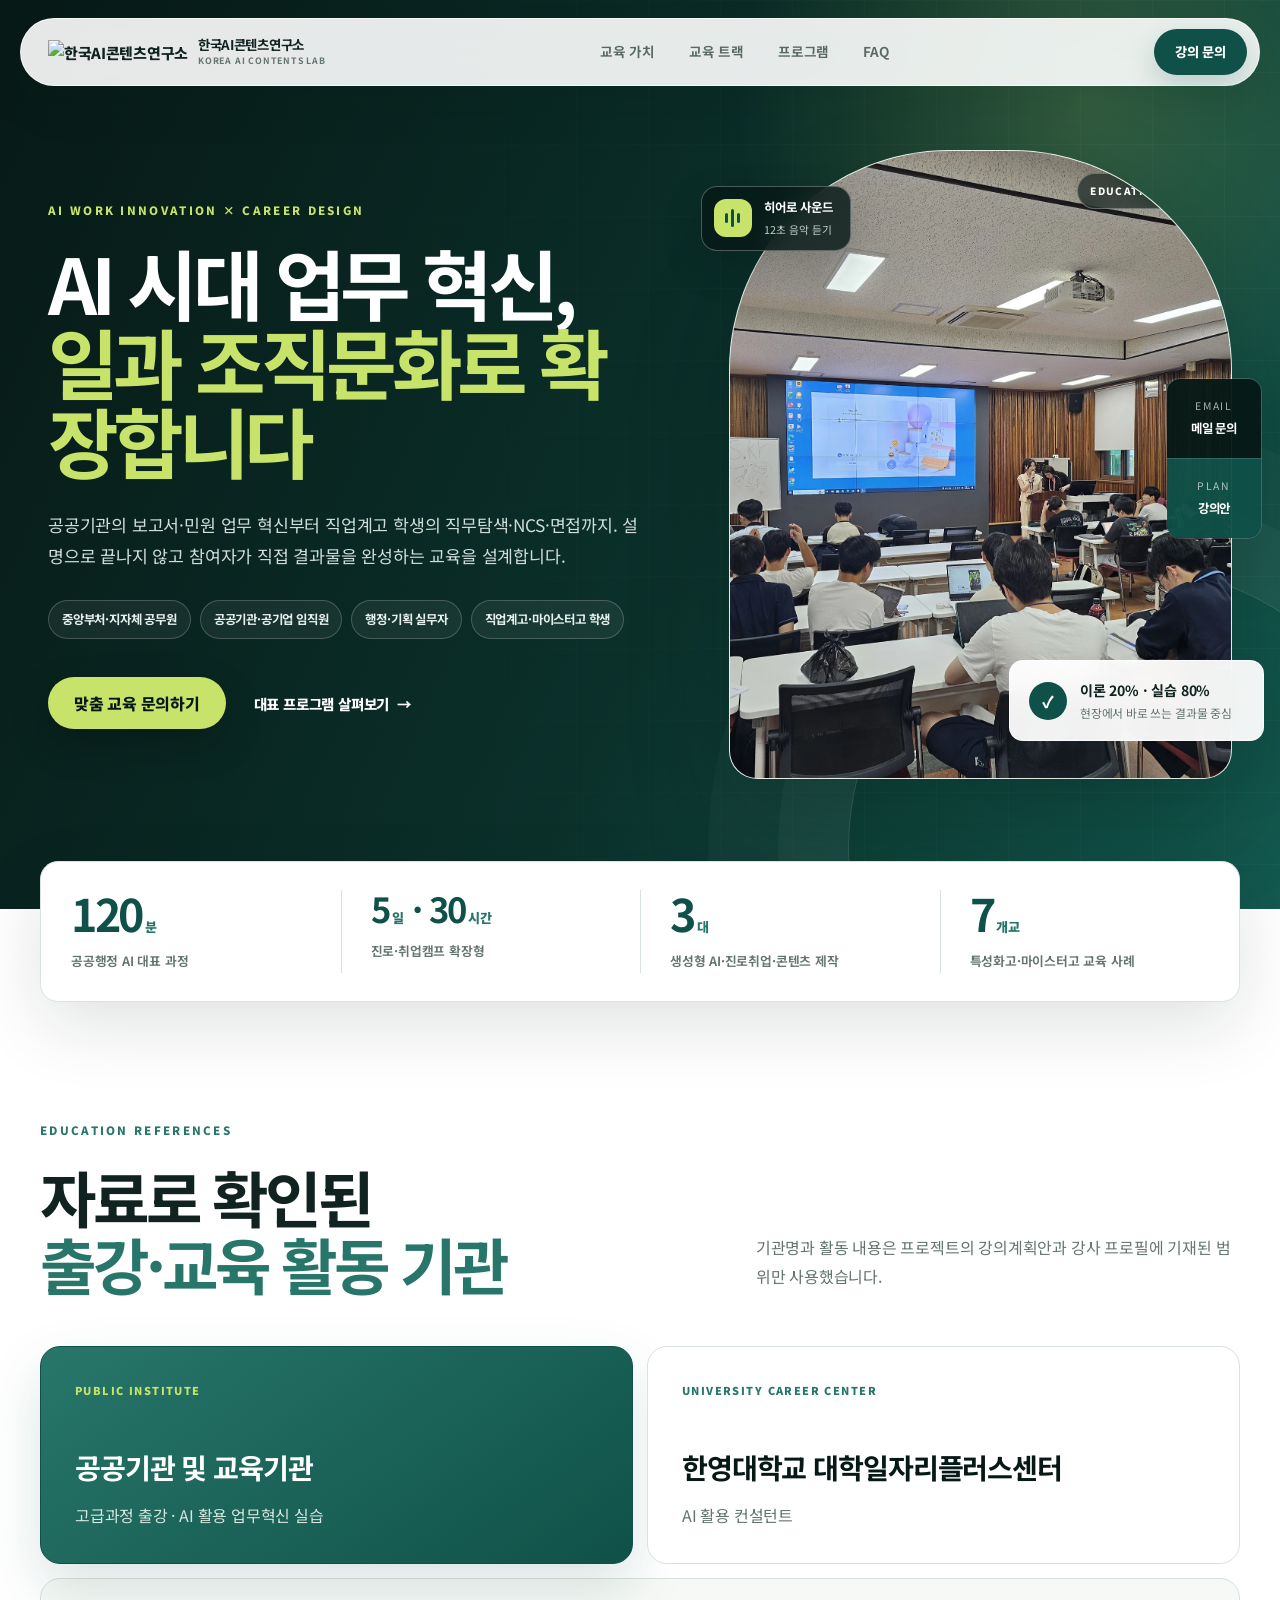
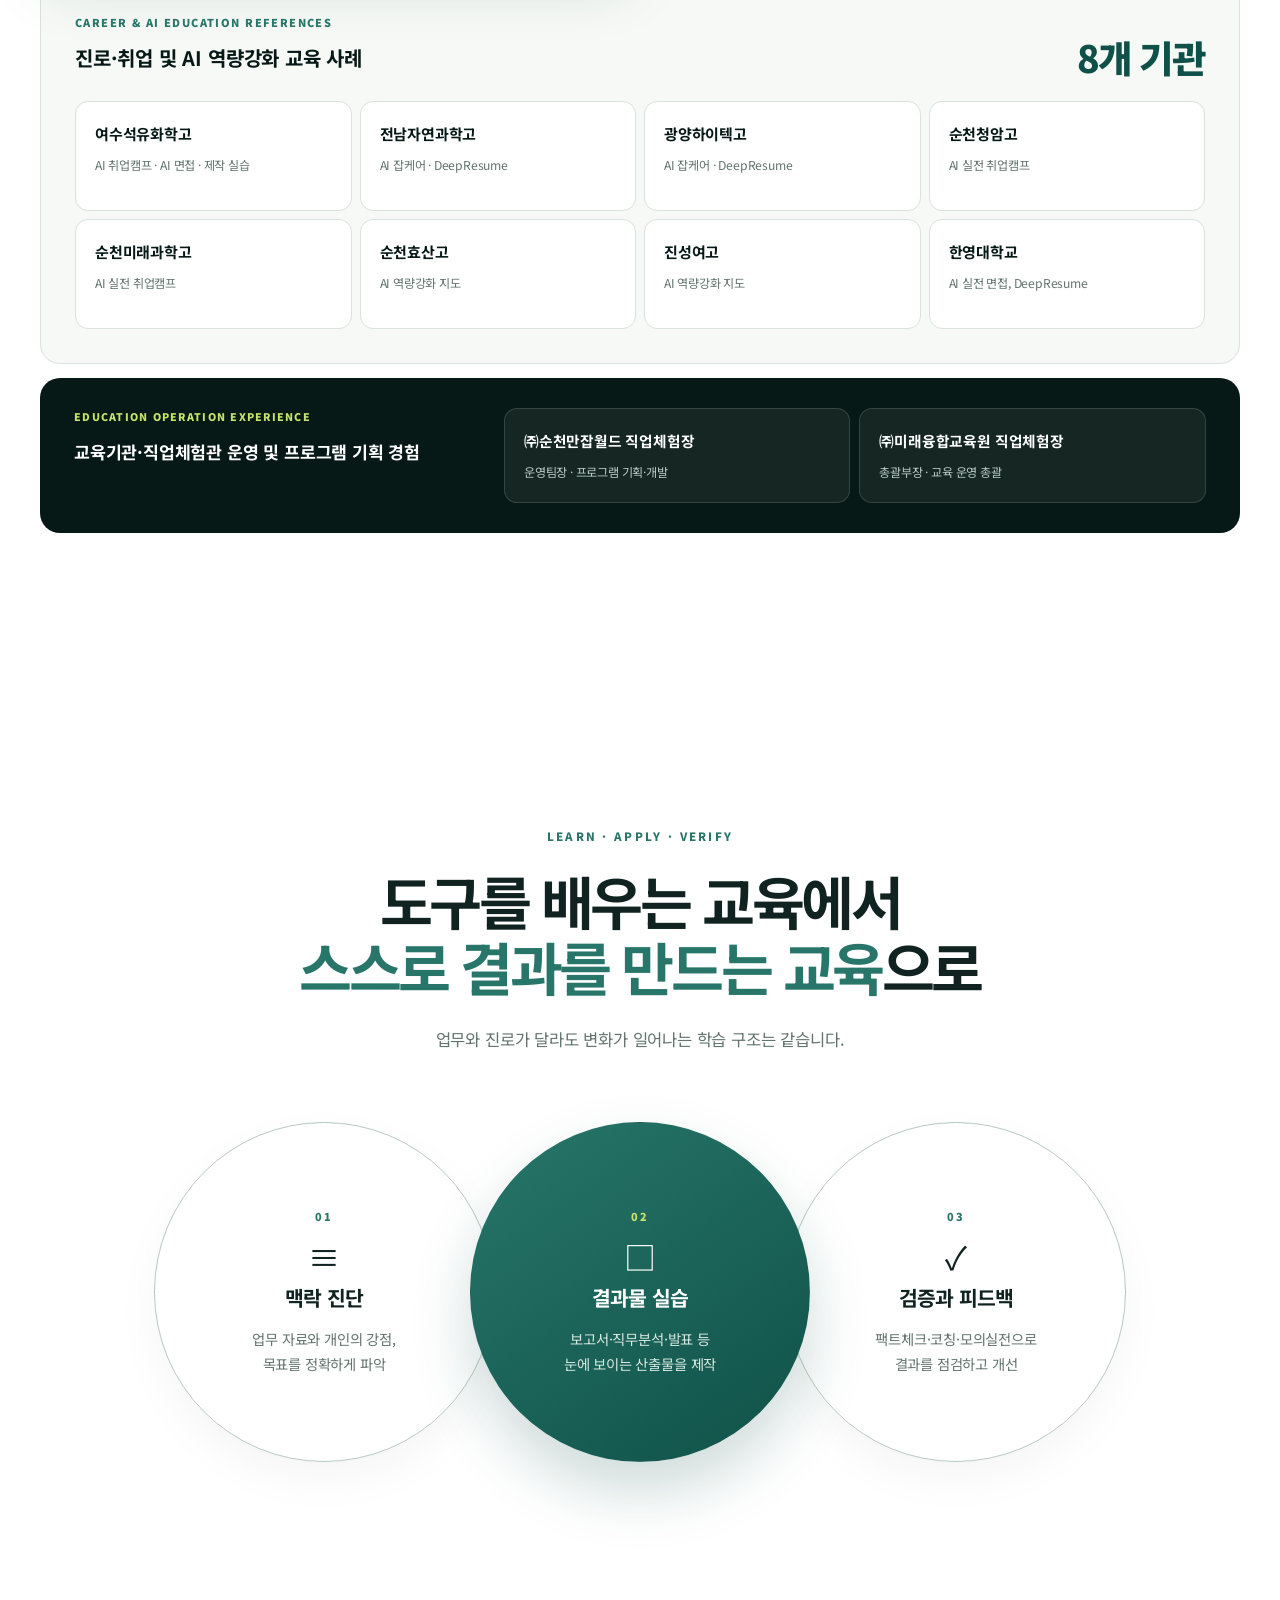
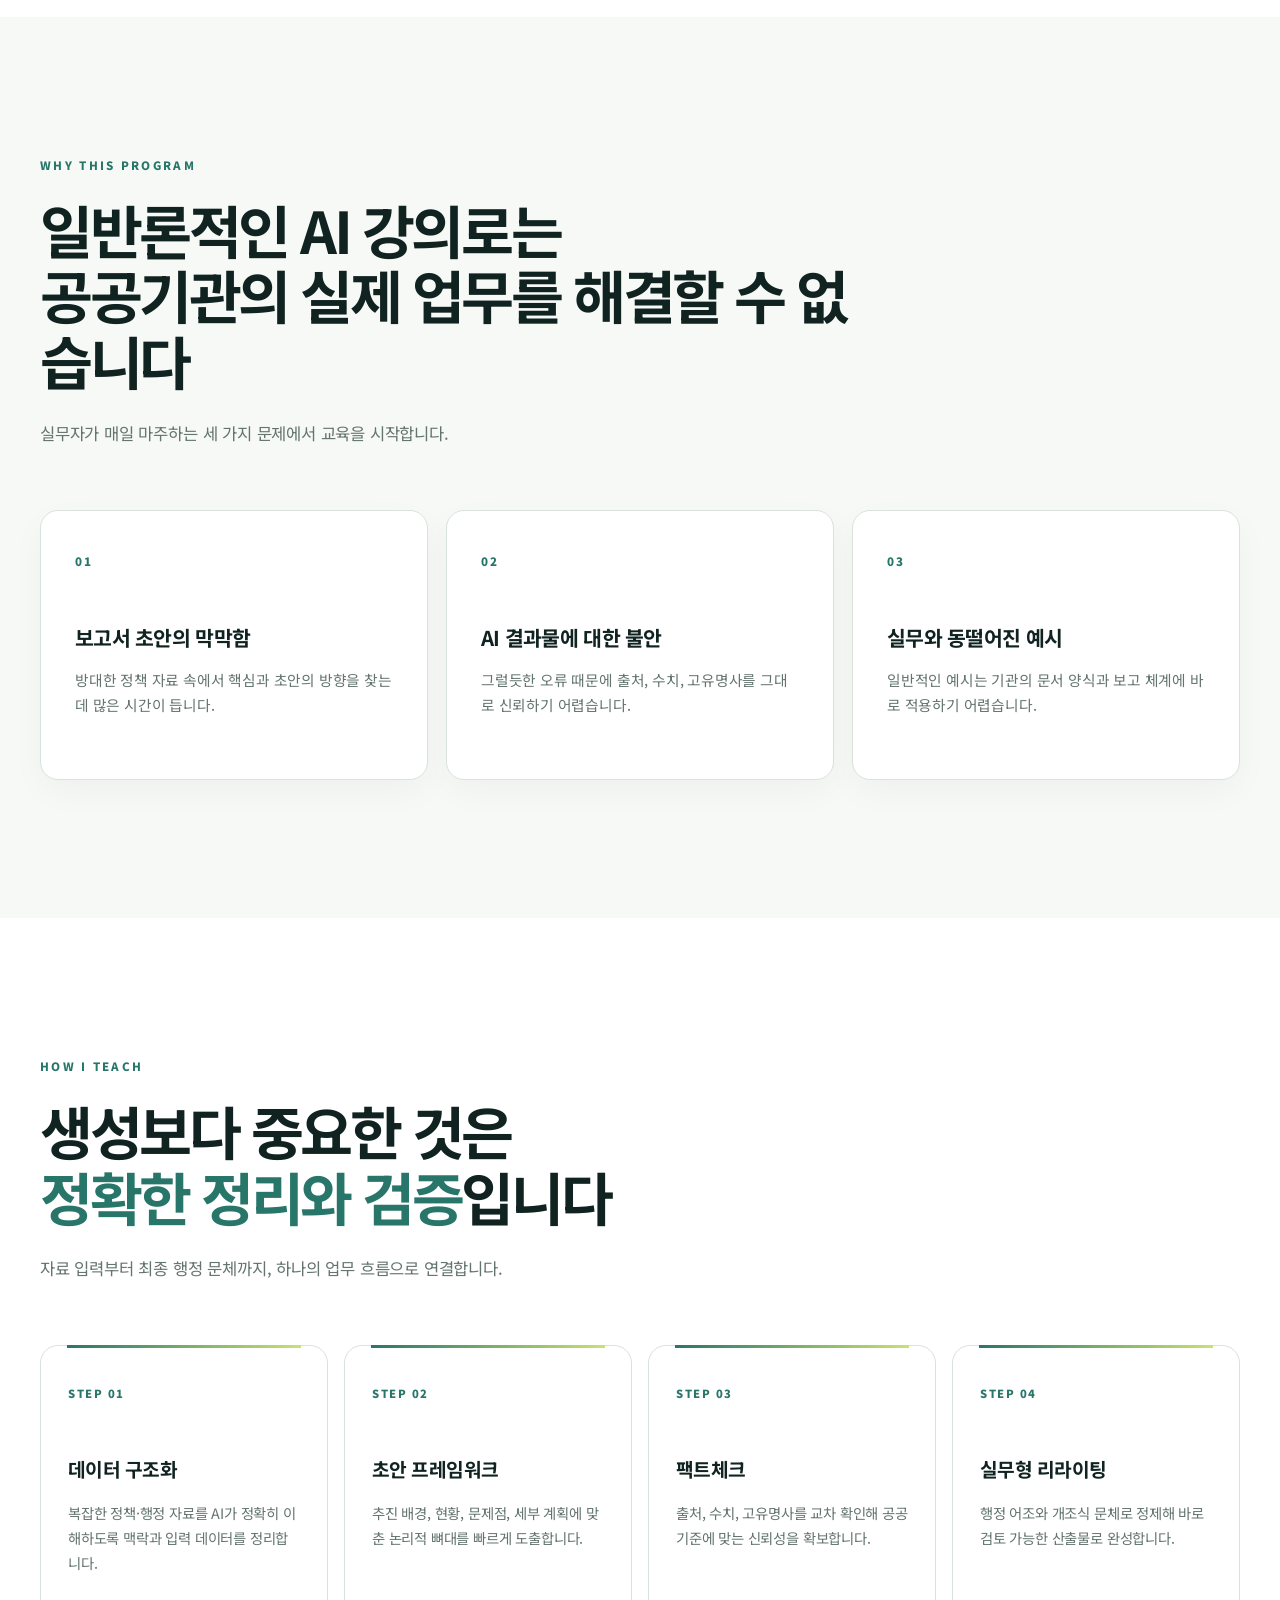
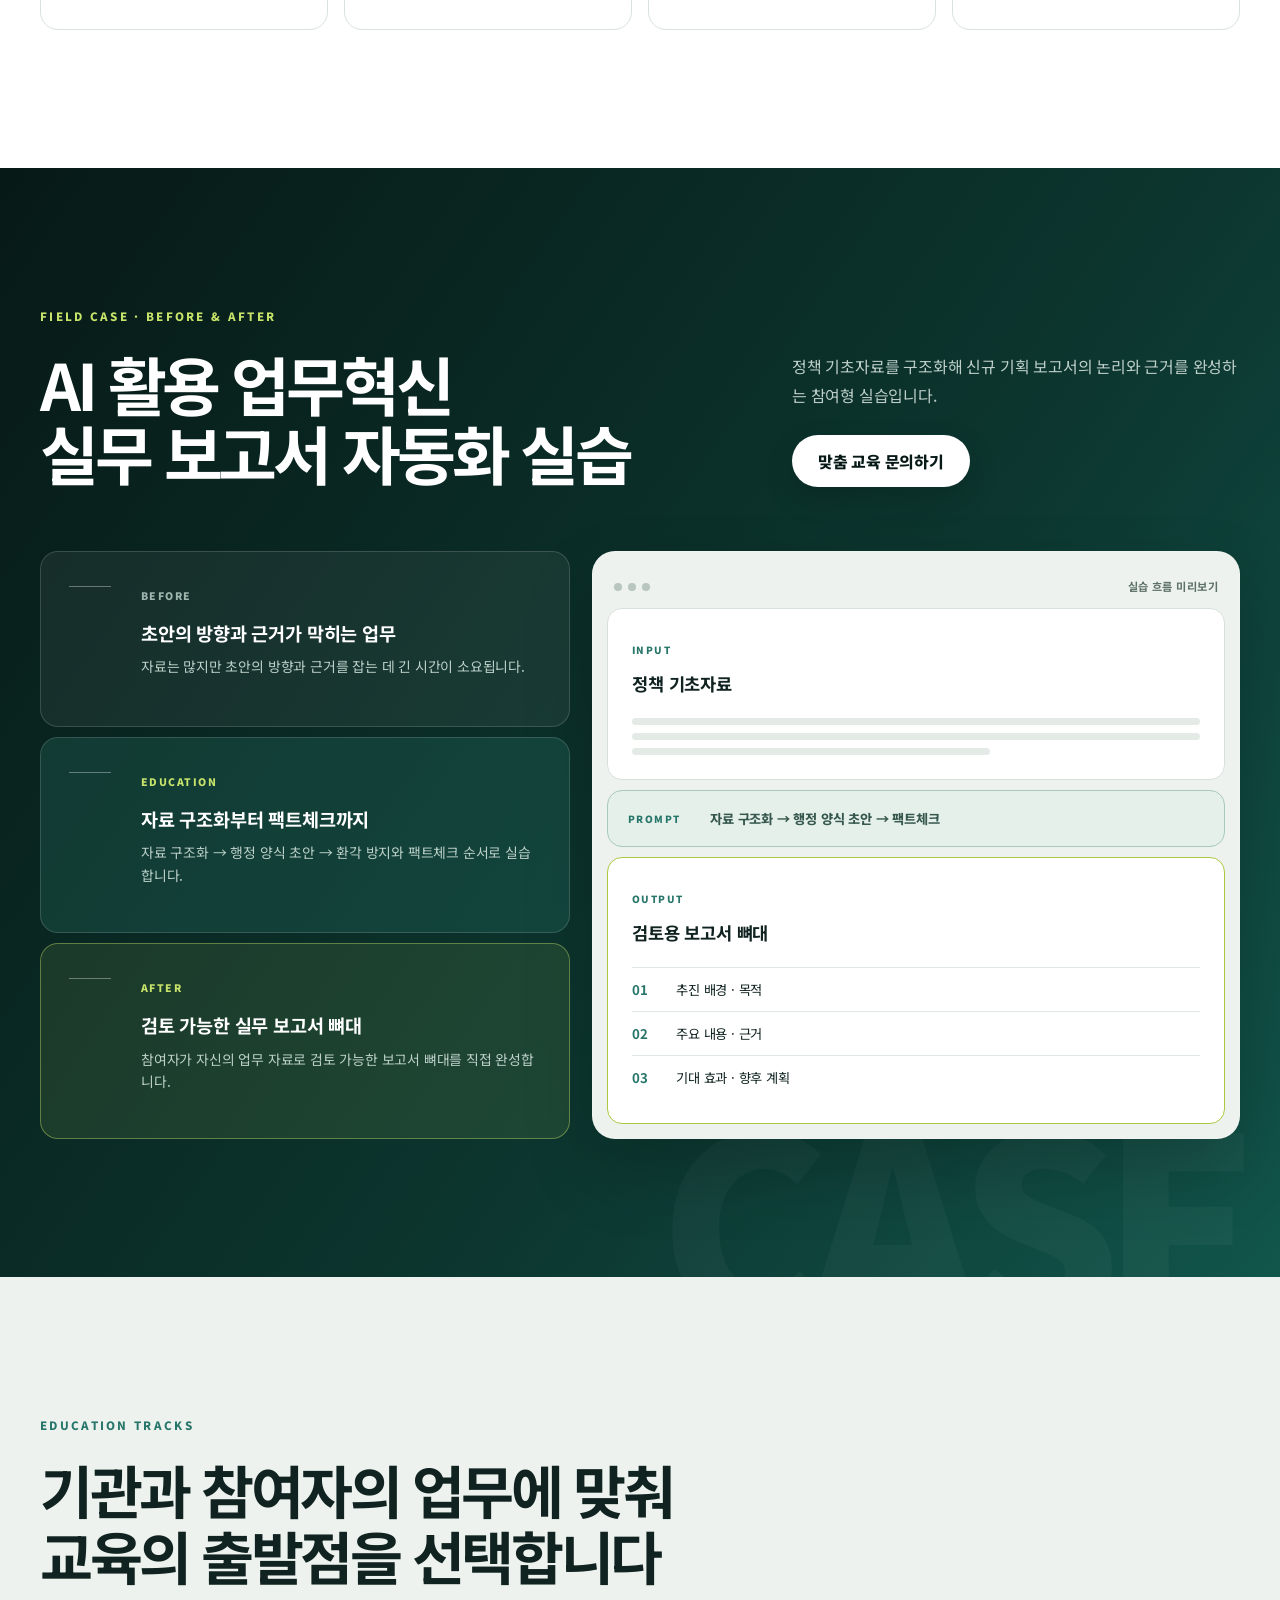
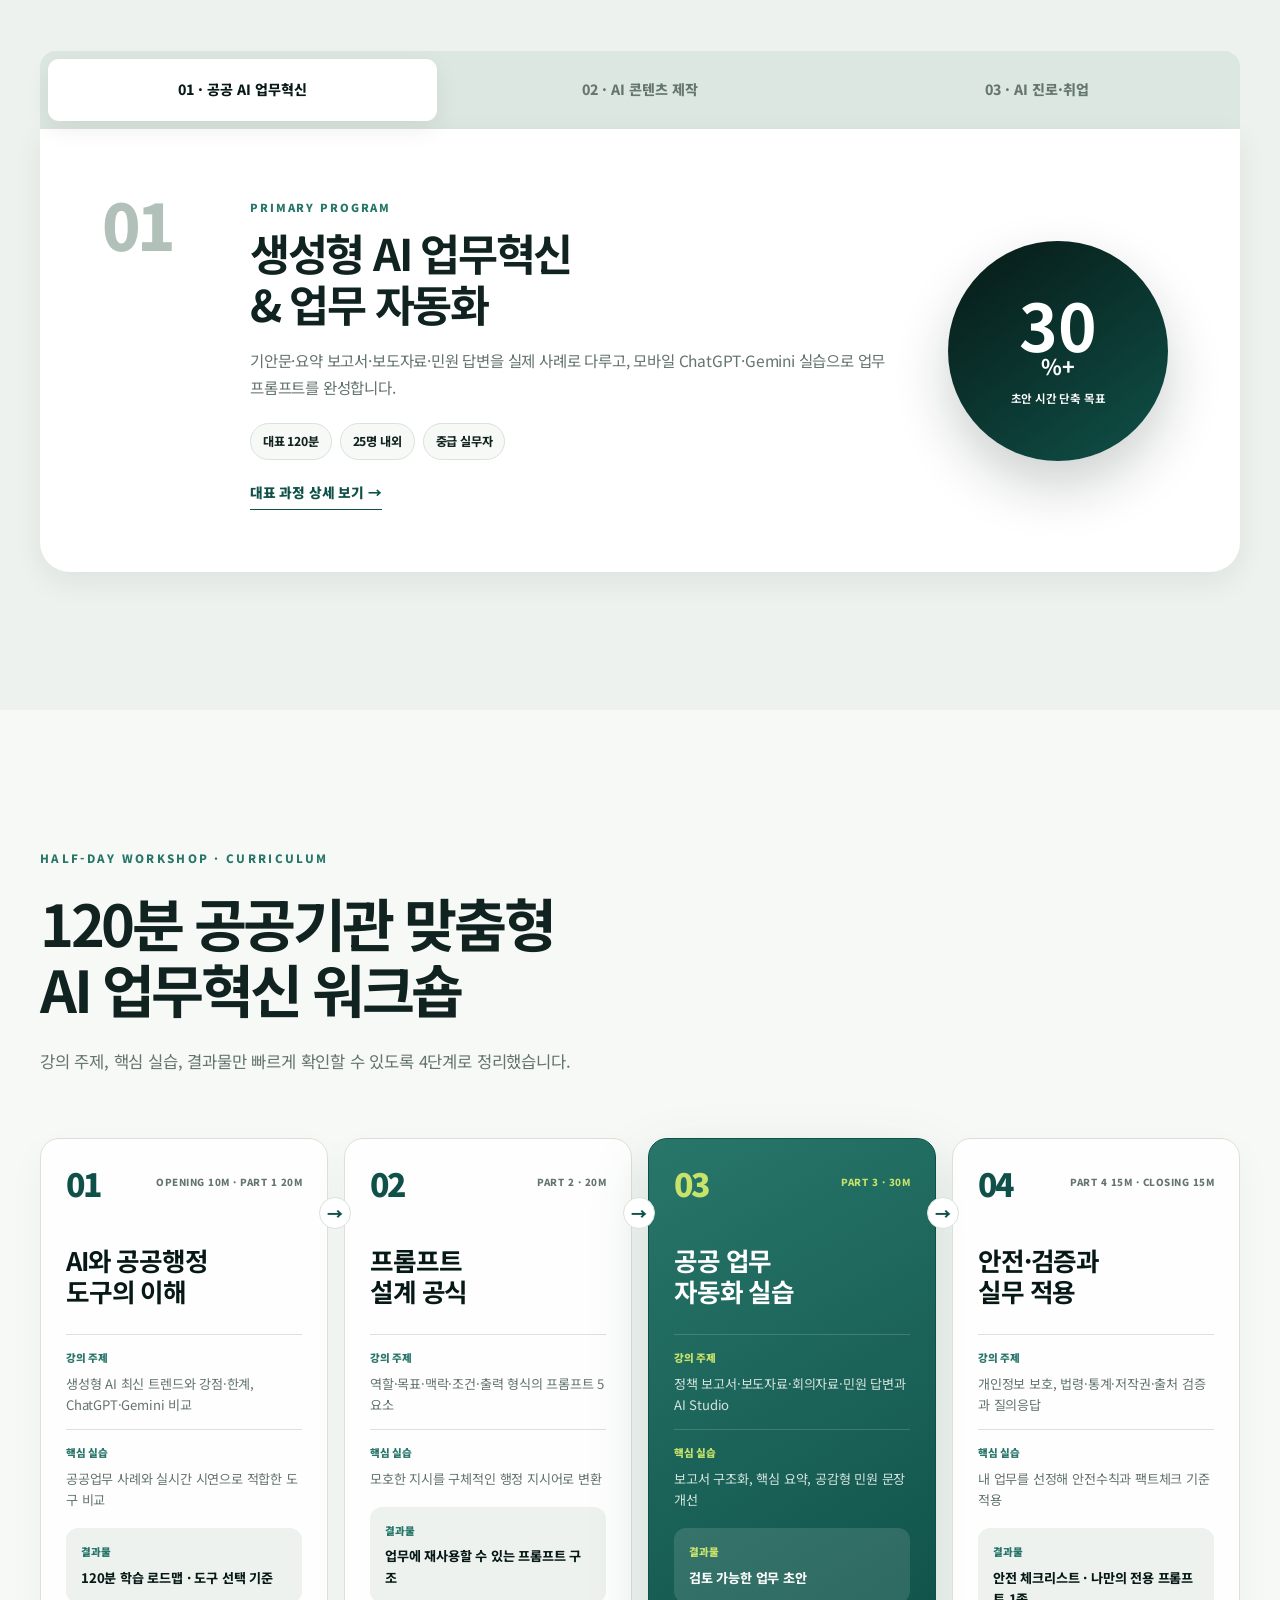
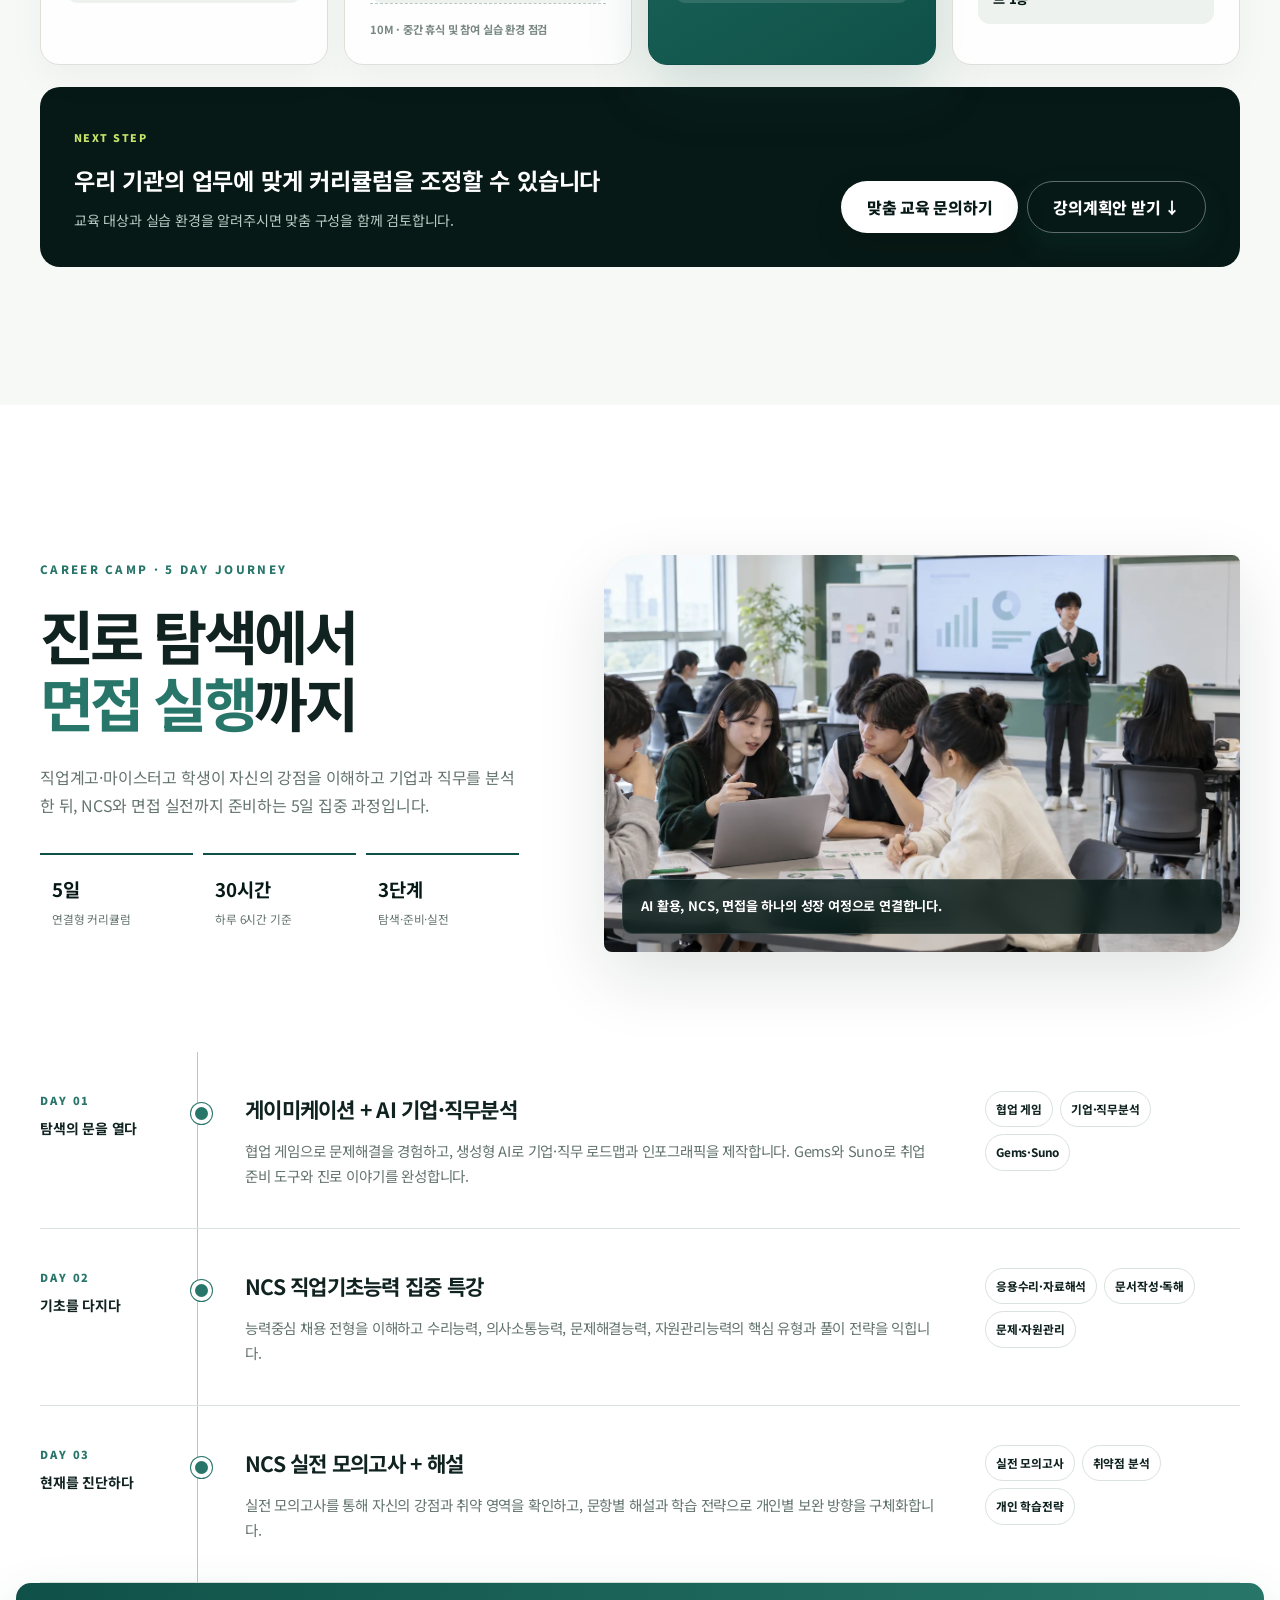
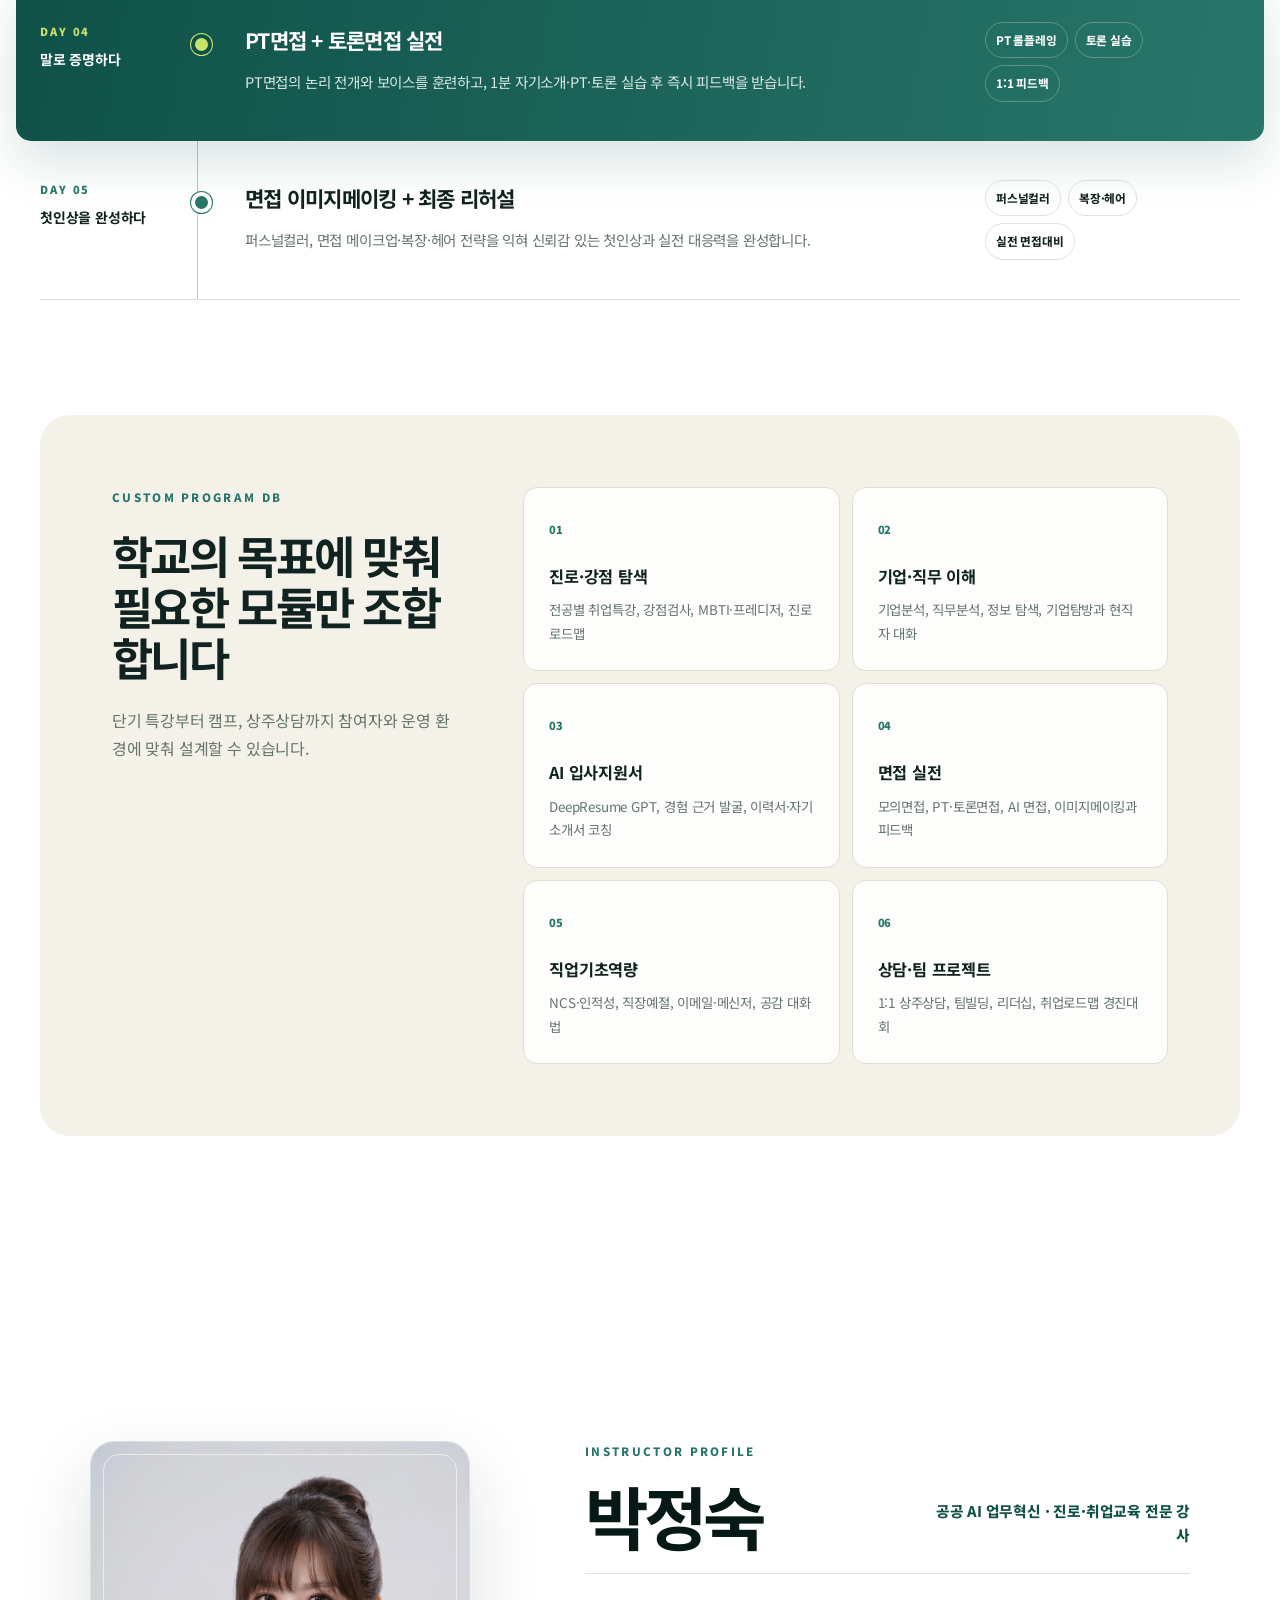
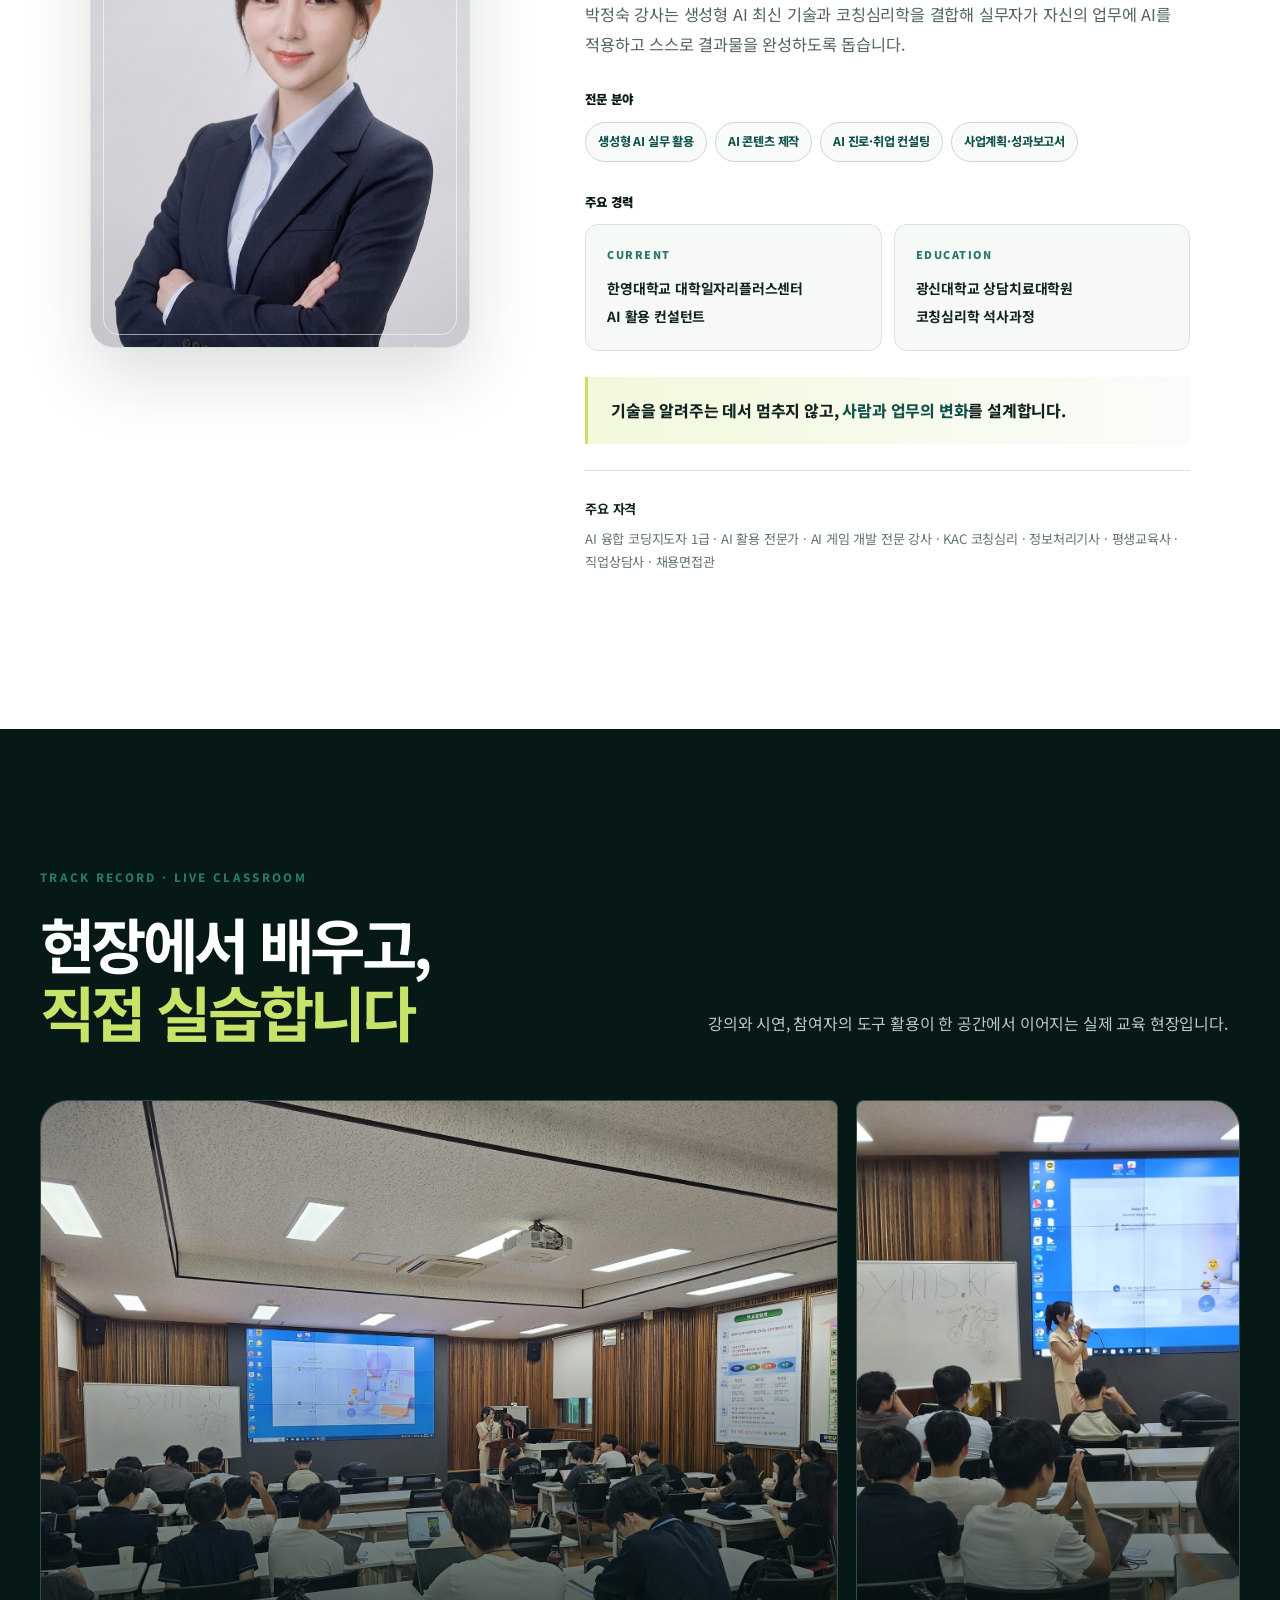
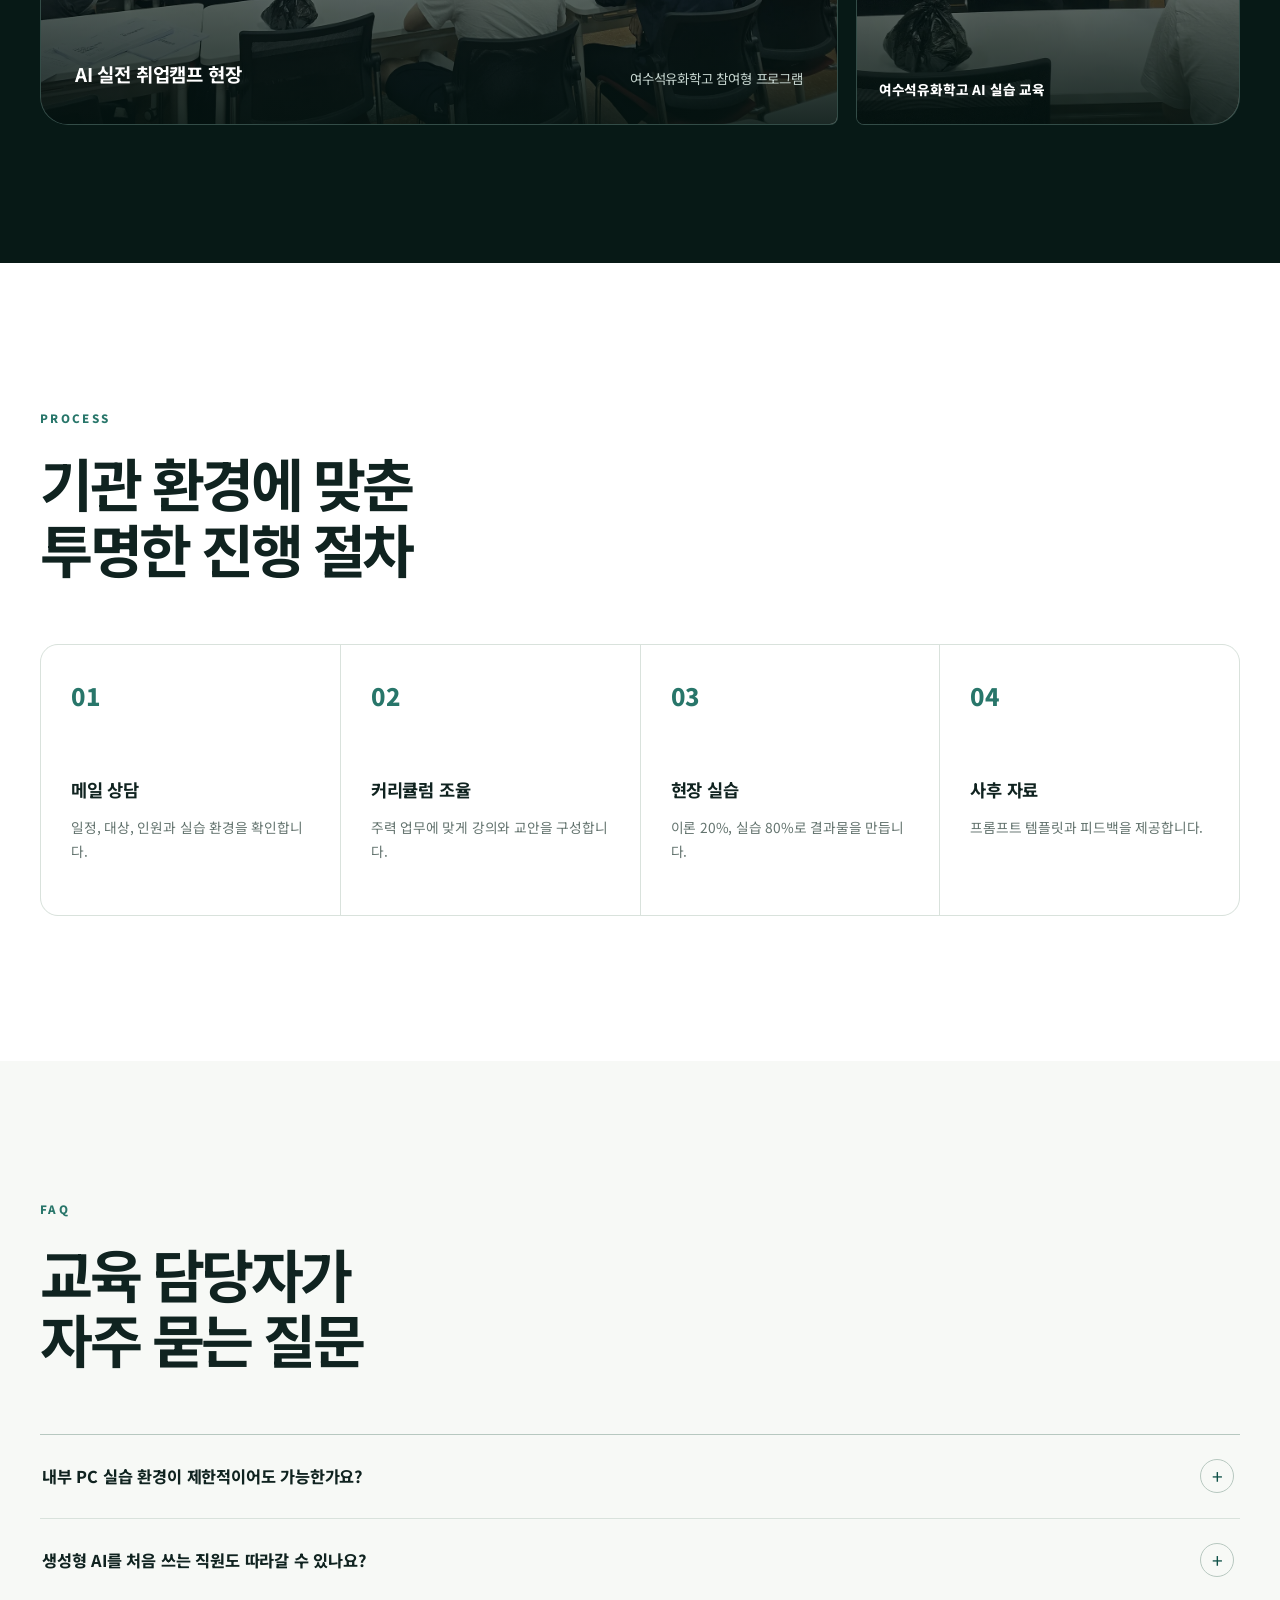
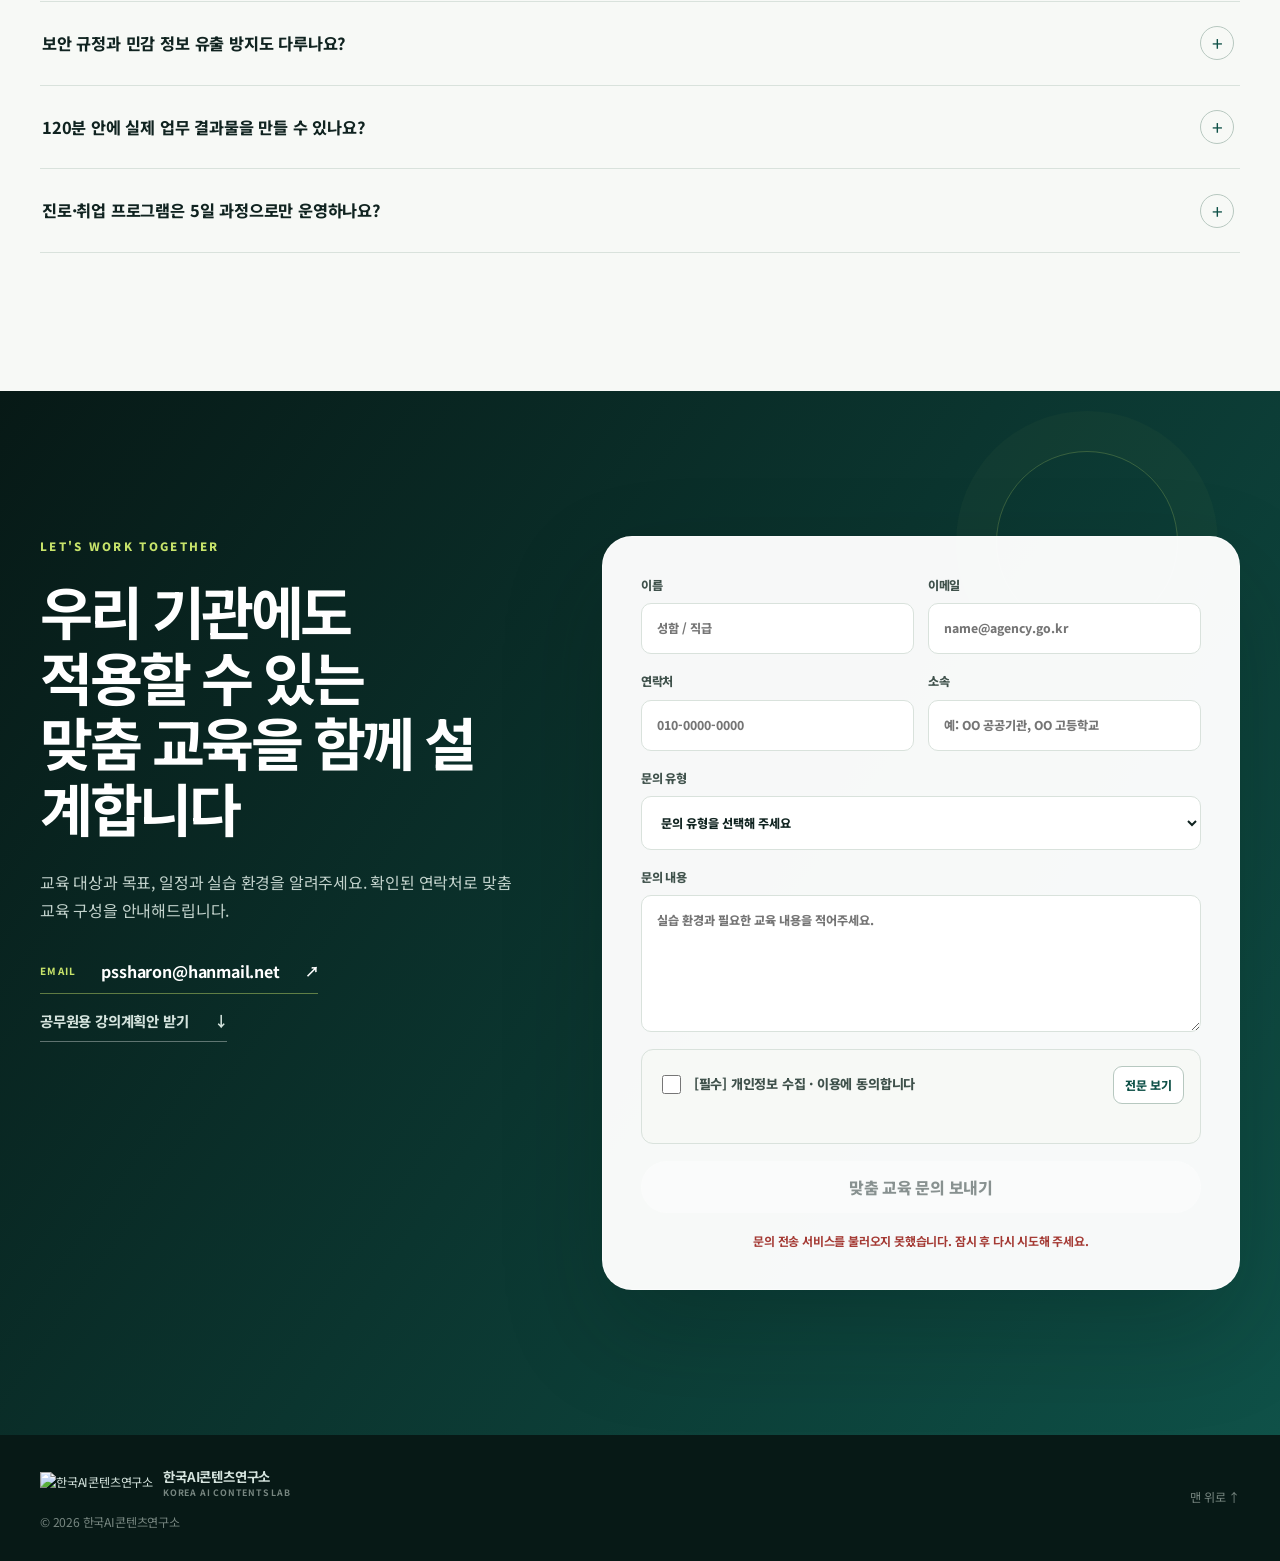
==== commit 945cf1bd: "Add SEO discovery and EmailJS inquiry flow" ====
--- a/index.html
+++ b/index.html
@@ -3,8 +3,26 @@
 <head>
   <meta charset="utf-8">
   <meta name="viewport" content="width=device-width, initial-scale=1">
-  <meta name="description" content="공공기관 생성형 AI 업무혁신과 직업계고 진로·취업캠프를 설계하는 박정숙 강사 브랜딩 페이지">
-  <title>박정숙 | AI 업무혁신·진로취업 교육</title>
+  <meta name="description" content="공무원 및 교육기관 AI 활용 전문 강사">
+  <title>_R-Y_L5finICI3dwp | 공무원 및 교육기관 AI 활용 전문 강사</title>
+  <link rel="canonical" href="https://my-site.vercel.app/">
+  <meta property="og:title" content="_R-Y_L5finICI3dwp | 공무원 및 교육기관 AI 활용 전문 강사">
+  <meta property="og:description" content="공무원 및 교육기관 AI 활용 전문 강사">
+  <meta property="og:url" content="https://my-site.vercel.app/">
+  <meta property="og:image" content="https://my-site.vercel.app/assets/yeosu-career-camp-main.webp">
+  <meta property="og:type" content="website">
+  <script type="application/ld+json">
+  {
+    "@context": "https://schema.org",
+    "@type": "Person",
+    "name": "박정숙",
+    "jobTitle": "공무원 및 교육기관 AI 활용 전문 강사",
+    "knowsAbout": ["AI 강의"],
+    "url": "https://my-site.vercel.app/",
+    "image": "https://my-site.vercel.app/프로파일.png",
+    "sameAs": ["https://hanconyeon.com/"]
+  }
+  </script>
   <link rel="preconnect" href="https://fonts.googleapis.com">
   <link rel="preconnect" href="https://fonts.gstatic.com" crossorigin>
   <link href="https://fonts.googleapis.com/css2?family=Noto+Sans+KR:wght@400;500;600;700;800&display=swap" rel="stylesheet">
@@ -12,9 +30,9 @@
 </head>
 <body>
   <header class="site-header">
-    <a class="brand" href="#top" aria-label="홈으로">
-      <span class="brand-mark">AI</span>
-      <span>AI 융합 교육 연구소</span>
+    <a class="brand lab-brand" href="https://hanconyeon.com/" target="_blank" rel="noopener" aria-label="한국AI콘텐츠연구소 홈페이지 새 탭으로 열기">
+      <img src="https://ai-homepage-prompt.vercel.app/logo.png" alt="한국AI콘텐츠연구소" onerror="this.hidden=true">
+      <span class="lab-brand-copy"><strong>한국AI콘텐츠연구소</strong><small>KOREA AI CONTENTS LAB</small></span>
     </a>
     <nav id="site-navigation" aria-label="주요 메뉴">
       <a href="#value">교육 가치</a>
@@ -313,20 +331,65 @@
         <a class="profile-download secondary-download" href="[공무원용]생성형 AI 업무혁신_강의계획안.docx" download>공무원용 강의계획안 받기 <span>↓</span></a>
       </div>
       <form class="contact-form reveal" id="inquiry-form">
-        <label>기관·학교명<input name="organization" required placeholder="예: OO 공공기관, OO 고등학교"></label>
         <div class="form-row">
-          <label>담당자<input name="name" required placeholder="성함 / 직급"></label>
-          <label>이메일<input type="email" name="email" required placeholder="name@agency.go.kr"></label>
-        </div>
-        <label>희망 일정 및 교육 인원<input name="schedule" placeholder="예: 10월 중 / 30명"></label>
-        <label>문의 내용<textarea name="message" rows="4" placeholder="실습 환경과 필요한 교육 내용을 적어주세요."></textarea></label>
-        <button class="button button-light" type="submit">맞춤 교육 문의 보내기</button>
-        <p class="form-note" id="form-note">입력한 내용으로 이메일 앱이 열립니다.</p>
+          <label>이름<input name="from_name" autocomplete="name" required placeholder="성함 / 직급"></label>
+          <label>이메일<input type="email" name="from_email" autocomplete="email" required placeholder="name@agency.go.kr"></label>
+        </div>
+        <div class="form-row">
+          <label>연락처<input type="tel" name="phone" autocomplete="tel" placeholder="010-0000-0000"></label>
+          <label>소속<input name="company" autocomplete="organization" placeholder="예: OO 공공기관, OO 고등학교"></label>
+        </div>
+        <label>문의 유형
+          <select name="inquiry_type">
+            <option value="">문의 유형을 선택해 주세요</option>
+            <option value="공공기관 AI 업무혁신">공공기관 AI 업무혁신</option>
+            <option value="AI 콘텐츠 제작">AI 콘텐츠 제작</option>
+            <option value="진로·취업교육">진로·취업교육</option>
+            <option value="기타 문의">기타 문의</option>
+          </select>
+        </label>
+        <label>문의 내용<textarea name="message" rows="5" required placeholder="실습 환경과 필요한 교육 내용을 적어주세요."></textarea></label>
+        <input type="hidden" name="to_email" value="myname@gmail.com">
+        <input type="hidden" name="reply_to">
+        <input type="hidden" name="submitted_at">
+        <input type="hidden" name="page_url">
+        <input type="hidden" name="agreed_at">
+        <div class="privacy-block">
+          <div class="privacy-head">
+            <label class="privacy-consent"><input type="checkbox" name="privacy_agreed" value="동의" required><span>[필수] 개인정보 수집 · 이용에 동의합니다</span></label>
+            <button class="privacy-toggle" type="button" aria-expanded="false" aria-controls="privacy-details">전문 보기</button>
+          </div>
+          <div class="privacy-details" id="privacy-details" hidden>
+            <table>
+              <tbody>
+                <tr><th>수집 항목</th><td>이름, 이메일, 연락처, 소속</td></tr>
+                <tr><th>수집 · 이용 목적</th><td>문의 접수 및 답변 회신</td></tr>
+                <tr><th>보유 · 이용 기간</th><td>문의 처리 완료 후 1년 뒤 파기</td></tr>
+                <tr><th>동의 거부 권리</th><td>거부할 수 있으나 거부 시 문의 접수가 불가합니다</td></tr>
+              </tbody>
+            </table>
+          </div>
+          <p class="privacy-message" id="privacy-message" aria-live="polite"></p>
+        </div>
+        <div class="submit-control" id="submit-control">
+          <button class="button button-light" id="inquiry-submit" type="submit" disabled>맞춤 교육 문의 보내기</button>
+        </div>
+        <p class="form-note" id="form-note" role="status" aria-live="polite">필수 항목과 개인정보 동의를 확인해 주세요.</p>
       </form>
     </section>
   </main>
 
-  <footer><span>© 2026 AI 융합 교육 연구소</span><a href="#top">맨 위로 ↑</a></footer>
+  <footer class="site-footer">
+    <div class="footer-lab">
+      <a class="footer-lab-brand" href="https://hanconyeon.com/" target="_blank" rel="noopener" aria-label="한국AI콘텐츠연구소 홈페이지 새 탭으로 열기">
+        <img src="https://ai-homepage-prompt.vercel.app/logo.png" alt="한국AI콘텐츠연구소" onerror="this.hidden=true">
+        <span><strong>한국AI콘텐츠연구소</strong><small>KOREA AI CONTENTS LAB</small></span>
+      </a>
+      <span>© 2026 한국AI콘텐츠연구소</span>
+    </div>
+    <a href="#top">맨 위로 ↑</a>
+  </footer>
+  <script src="https://cdn.jsdelivr.net/npm/@emailjs/browser@4/dist/email.min.js"></script>
   <script src="script.js"></script>
 </body>
 </html>
--- a/styles.css
+++ b/styles.css
@@ -972,4 +972,74 @@
 
 @media (prefers-reduced-motion: reduce) {
   .hero-sound-toggle.is-playing .sound-bars i { animation: none; }
+}
+/* 한국AI콘텐츠연구소 공통 헤더·푸터 */
+.lab-brand {
+  gap: 10px;
+  padding: 6px 9px;
+  border-radius: 14px;
+  transition: background .2s ease;
+}
+.lab-brand:hover { background: var(--mist); }
+.lab-brand img,
+.footer-lab-brand img { width: auto; height: 24px; flex: 0 0 auto; }
+.lab-brand-copy,
+.footer-lab-brand > span { display: grid; gap: 0; white-space: nowrap; line-height: 1.18; }
+.lab-brand-copy strong,
+.footer-lab-brand strong { font-size: .84rem; }
+.lab-brand-copy small,
+.footer-lab-brand small { margin-top: 3px; color: var(--muted); font-size: .55rem; font-weight: 700; letter-spacing: .09em; }
+
+.site-footer { align-items: center; }
+.footer-lab { display: grid; gap: 7px; }
+.footer-lab-brand { display: flex; align-items: center; width: max-content; gap: 10px; padding: 6px 8px; margin-left: -8px; border-radius: 10px; color: #d5e4de; transition: background .2s ease; }
+.footer-lab-brand:hover { background: rgba(255,255,255,.07); }
+.footer-lab-brand small { color: #778680; }
+
+/* EmailJS 문의 폼 */
+.contact-form input,
+.contact-form textarea,
+.contact-form select { font: inherit; }
+.contact-form select {
+  width: 100%;
+  min-height: 54px;
+  padding: 14px 42px 14px 15px;
+  color: var(--ink);
+  border: 1px solid var(--line);
+  border-radius: 10px;
+  background: var(--white);
+  outline: none;
+}
+.contact-form select:focus { border-color: var(--brand-2); box-shadow: 0 0 0 4px rgba(40,118,106,.1); }
+.privacy-block { padding: 16px; border: 1px solid var(--line); border-radius: 12px; background: #f7f9f6; }
+.privacy-head { display: flex; align-items: center; justify-content: space-between; gap: 14px; }
+.contact-form .privacy-consent { display: flex; grid-template-columns: none; align-items: center; gap: 10px; cursor: pointer; }
+.privacy-consent input { flex: 0 0 auto; width: 19px; height: 19px; padding: 0; accent-color: var(--brand); }
+.privacy-consent span { font-size: .82rem; }
+.privacy-toggle { flex: 0 0 auto; min-height: 38px; padding: 0 11px; color: var(--brand); border: 1px solid var(--line-strong); border-radius: 9px; background: var(--white); font-size: .75rem; font-weight: 800; cursor: pointer; }
+.privacy-details { margin-top: 14px; }
+.privacy-details table { width: 100%; border-collapse: collapse; font-size: .76rem; }
+.privacy-details th,
+.privacy-details td { padding: 9px 10px; border: 1px solid var(--line); text-align: left; vertical-align: top; }
+.privacy-details th { width: 34%; color: #465852; background: var(--mist); }
+.privacy-message { min-height: 1.3em; margin: 8px 0 0; color: #a43a34; font-size: .75rem; font-weight: 700; }
+.submit-control { border-radius: 999px; cursor: not-allowed; }
+.submit-control.is-ready { cursor: default; }
+.submit-control:not(.is-ready) .button { pointer-events: none; }
+.contact-form .button:disabled { opacity: .46; box-shadow: none; cursor: not-allowed; transform: none; }
+.form-note[data-state="sending"] { color: var(--brand-2); }
+.form-note[data-state="success"] { color: #19703f; font-weight: 700; }
+.form-note[data-state="error"] { color: #a43a34; font-weight: 700; }
+
+@media (max-width: 600px) {
+  .site-header .brand .lab-brand-copy { display: grid; }
+  .lab-brand { gap: 8px; padding: 5px 6px; }
+  .lab-brand-copy strong { font-size: .78rem; }
+  .lab-brand-copy small { font-size: .5rem; letter-spacing: .06em; }
+  .privacy-head { align-items: flex-start; }
+  .privacy-consent span { font-size: .78rem; line-height: 1.55; }
+  .privacy-details table { font-size: .72rem; }
+  .privacy-details th,
+  .privacy-details td { padding: 8px 7px; }
+  .site-footer { gap: 18px; }
 }
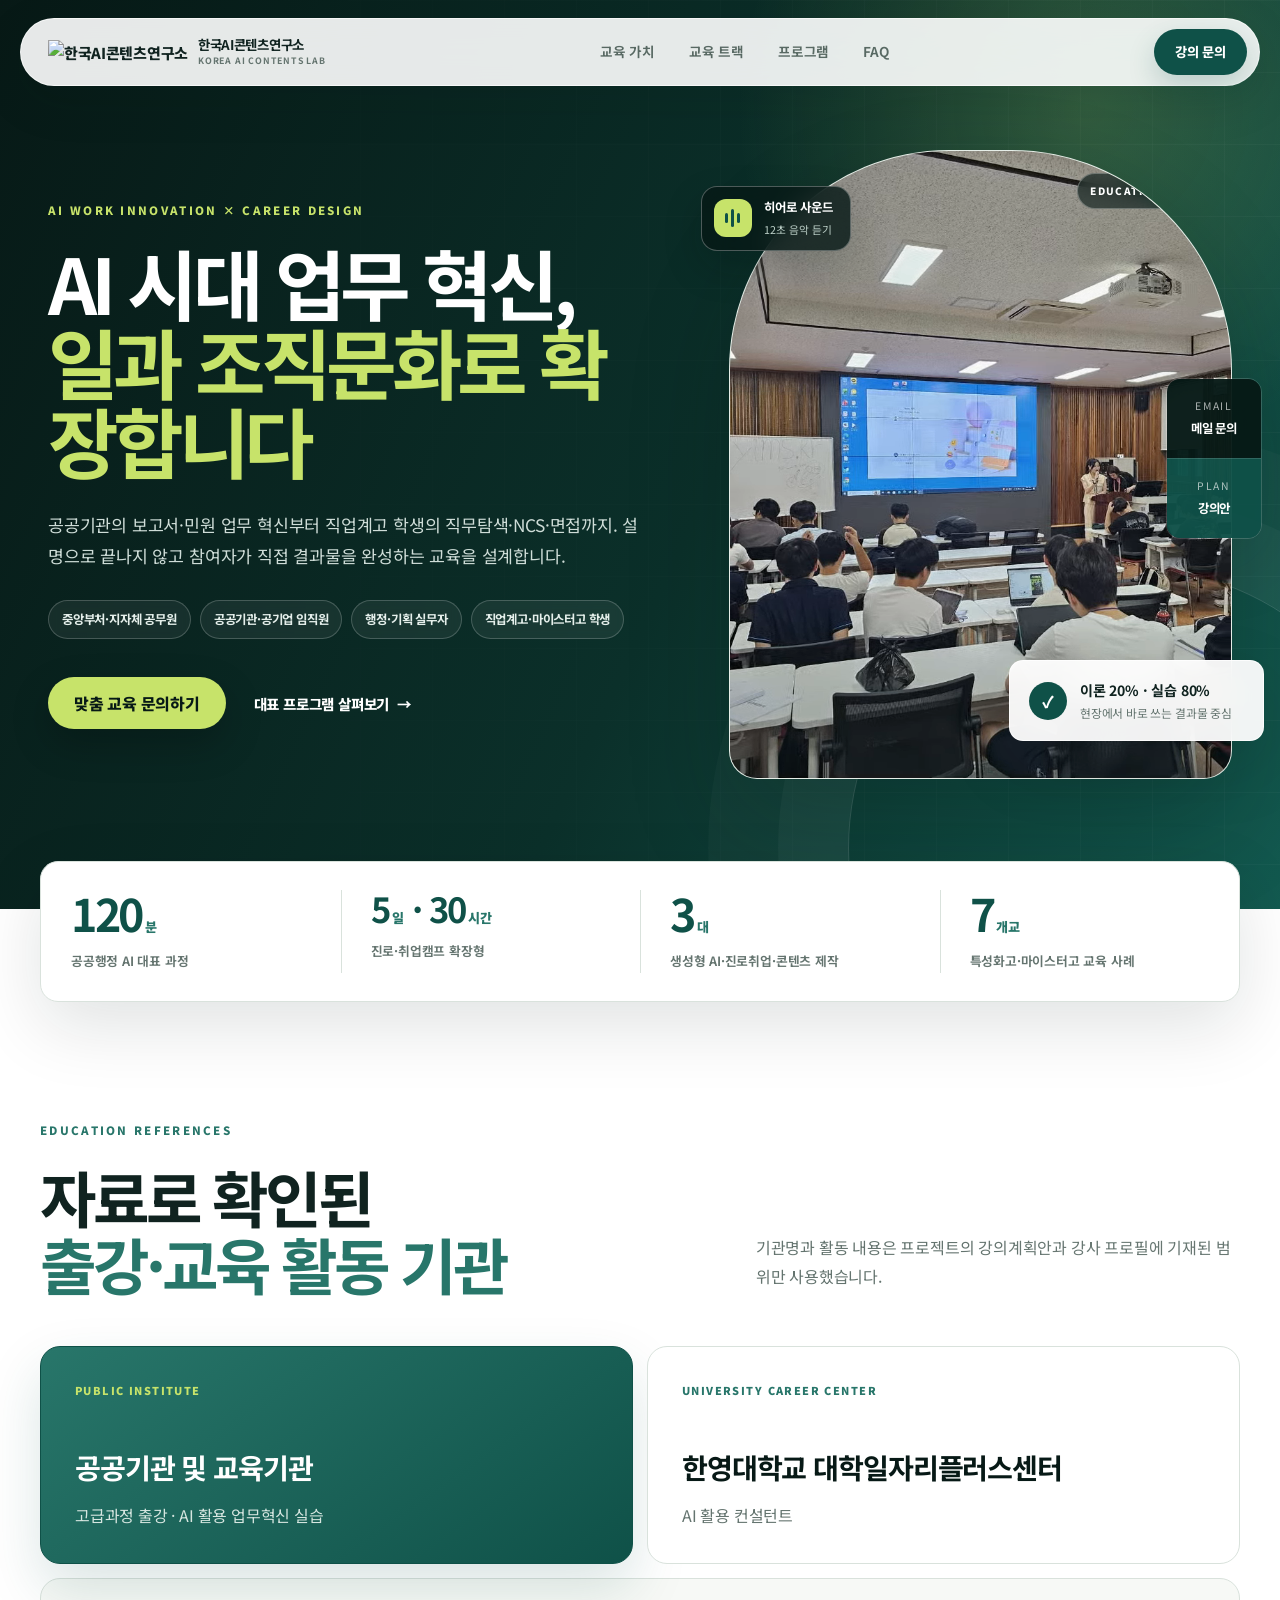
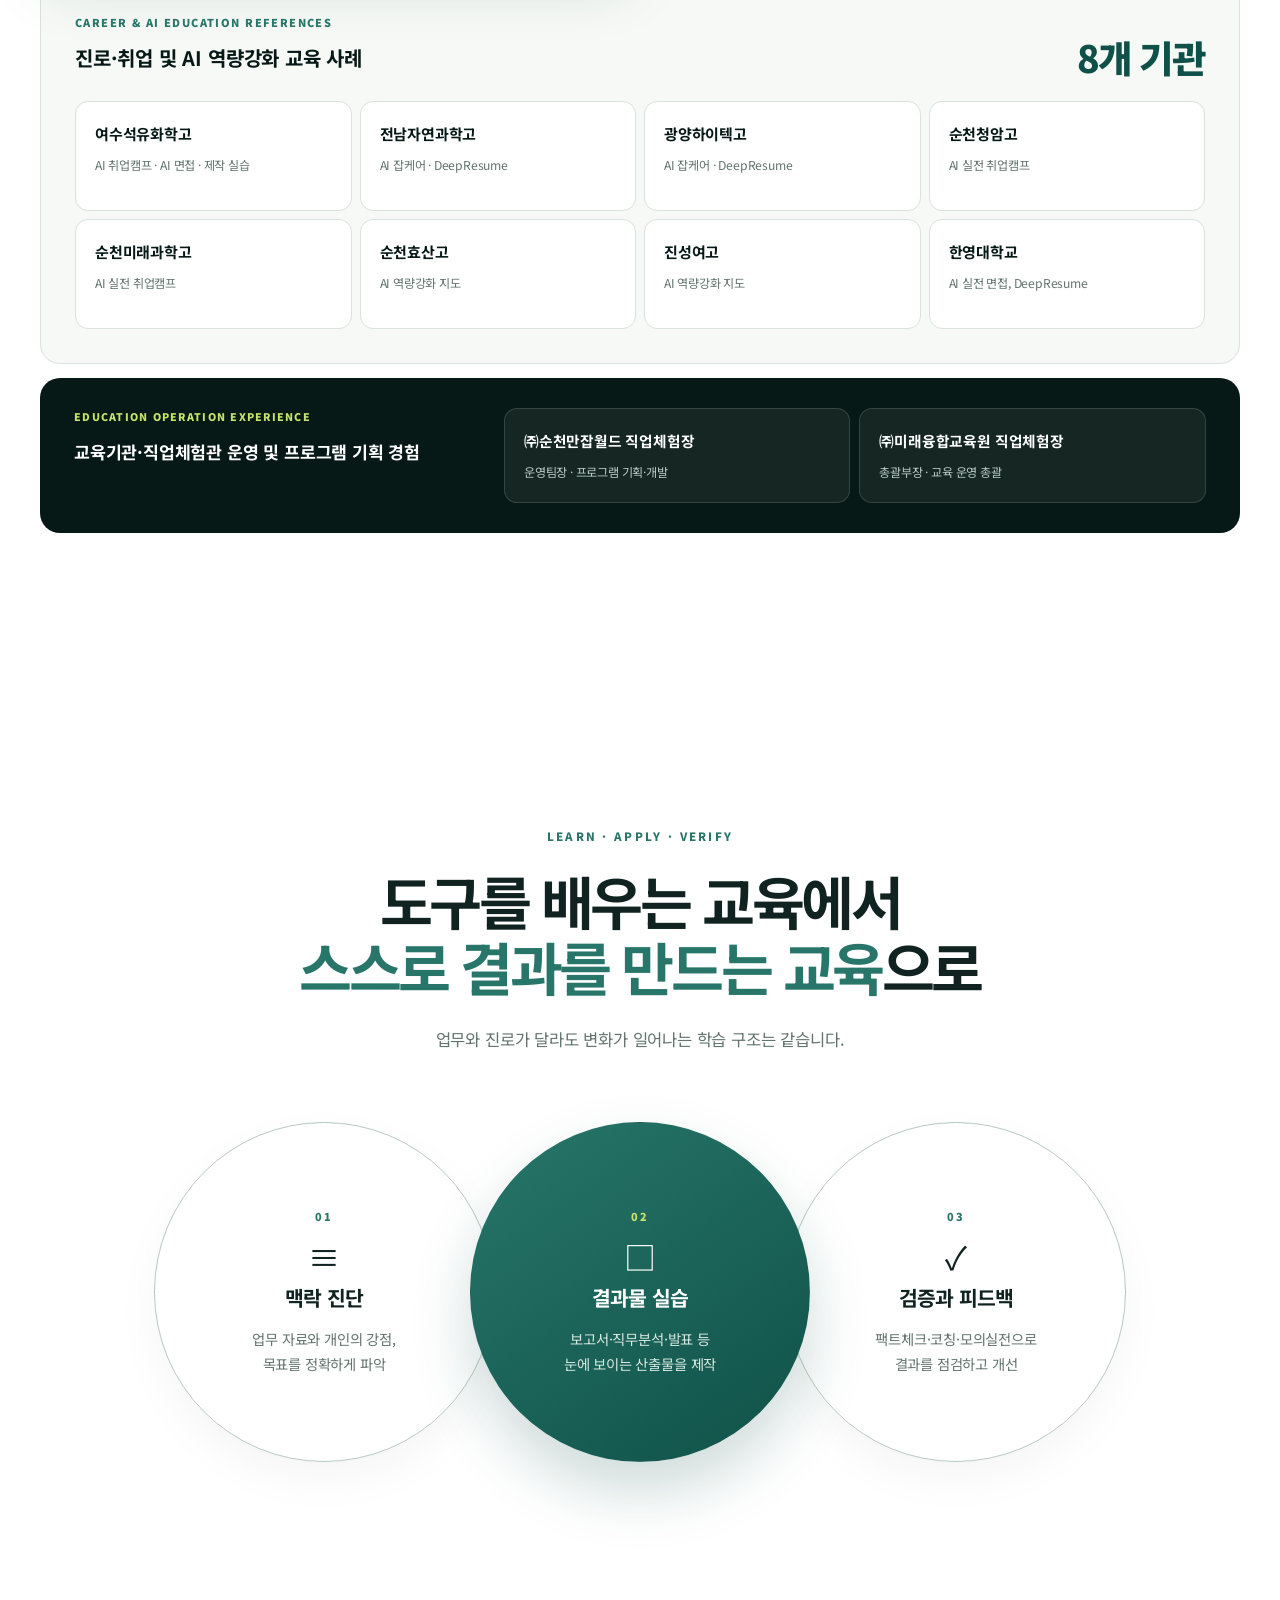
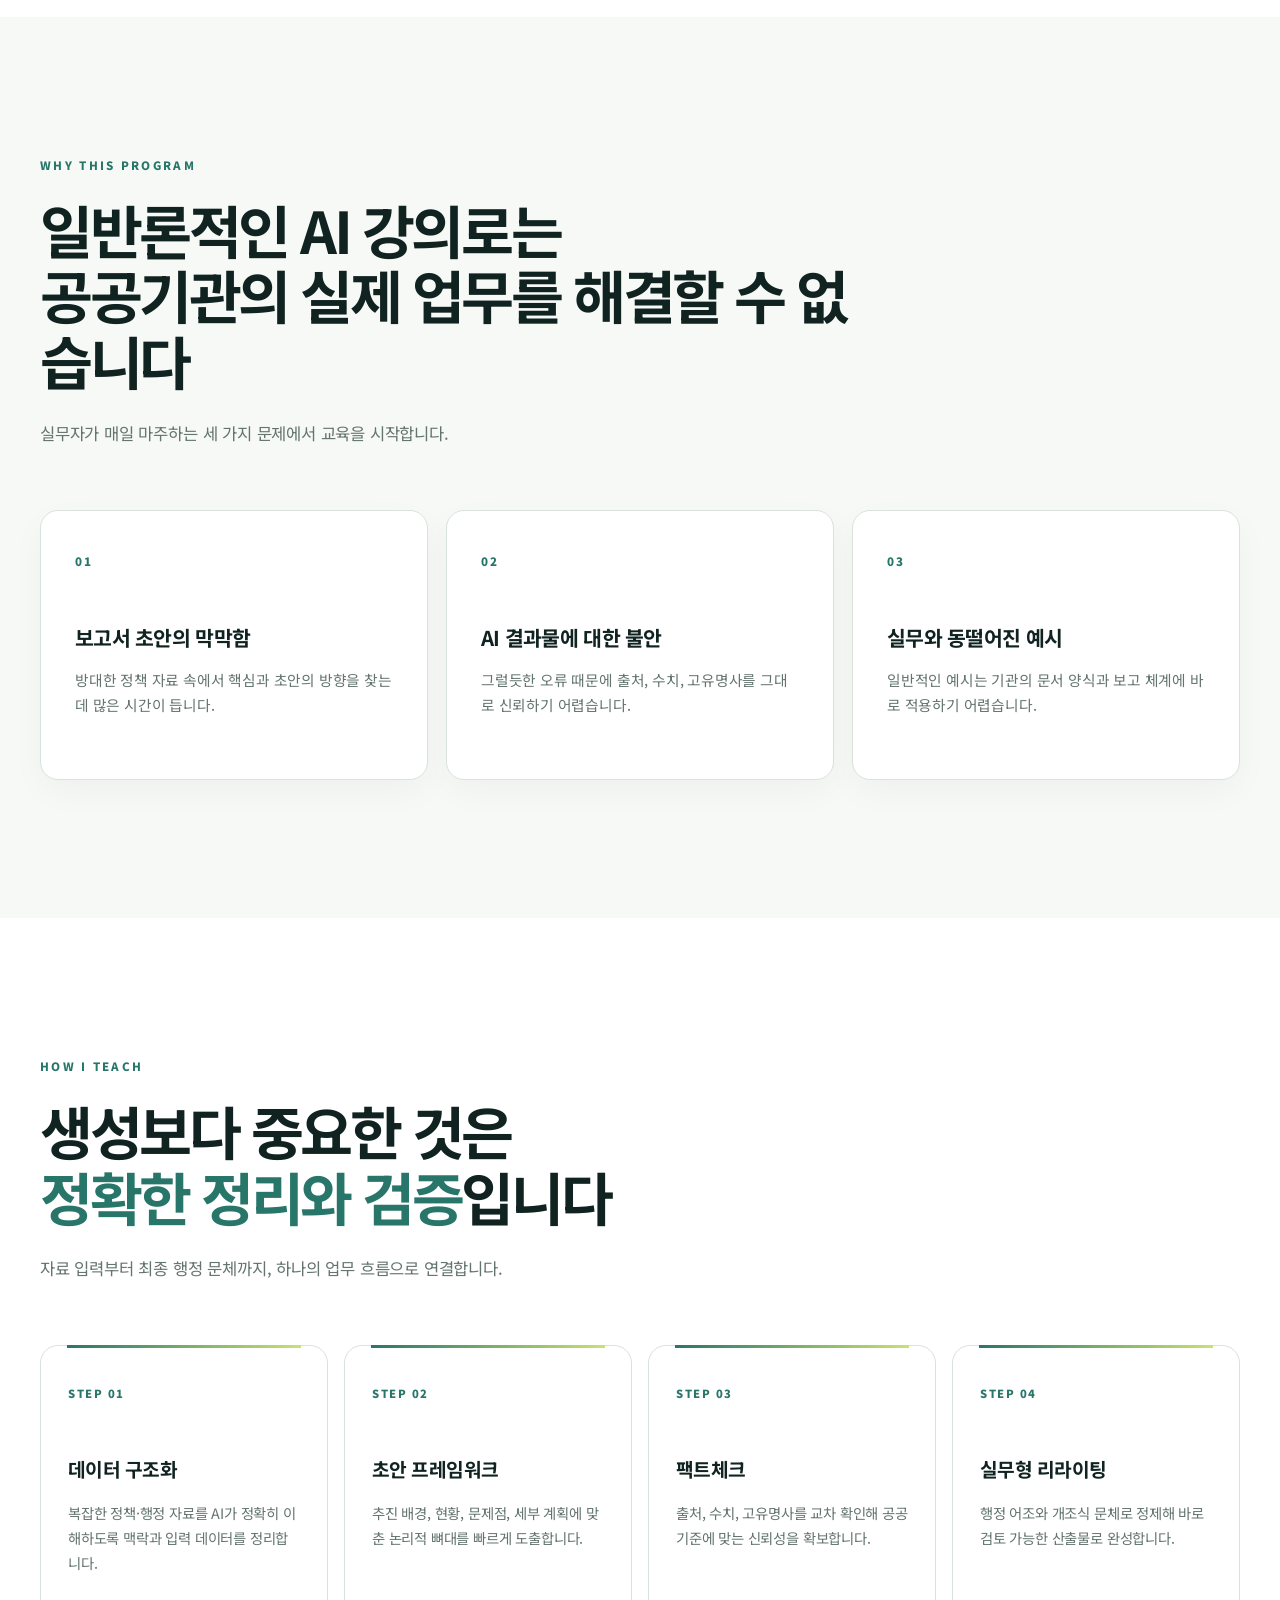
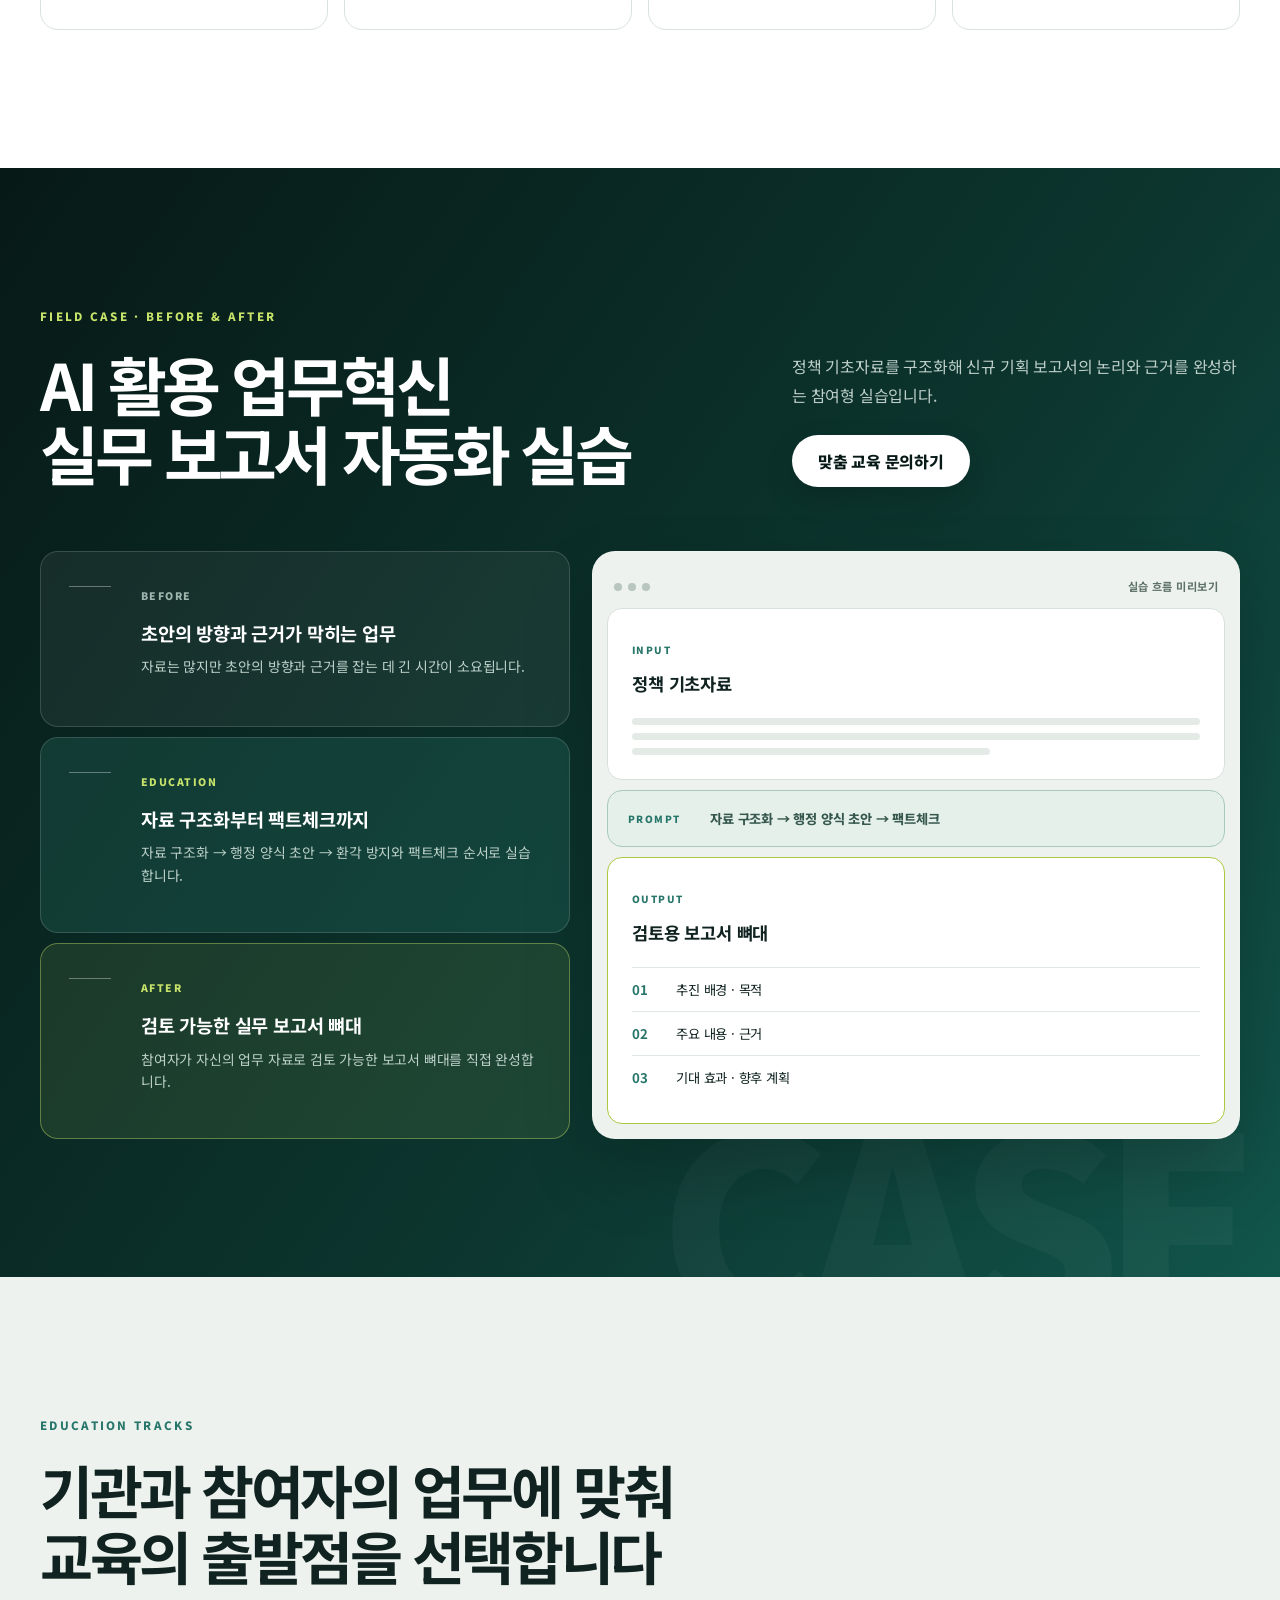
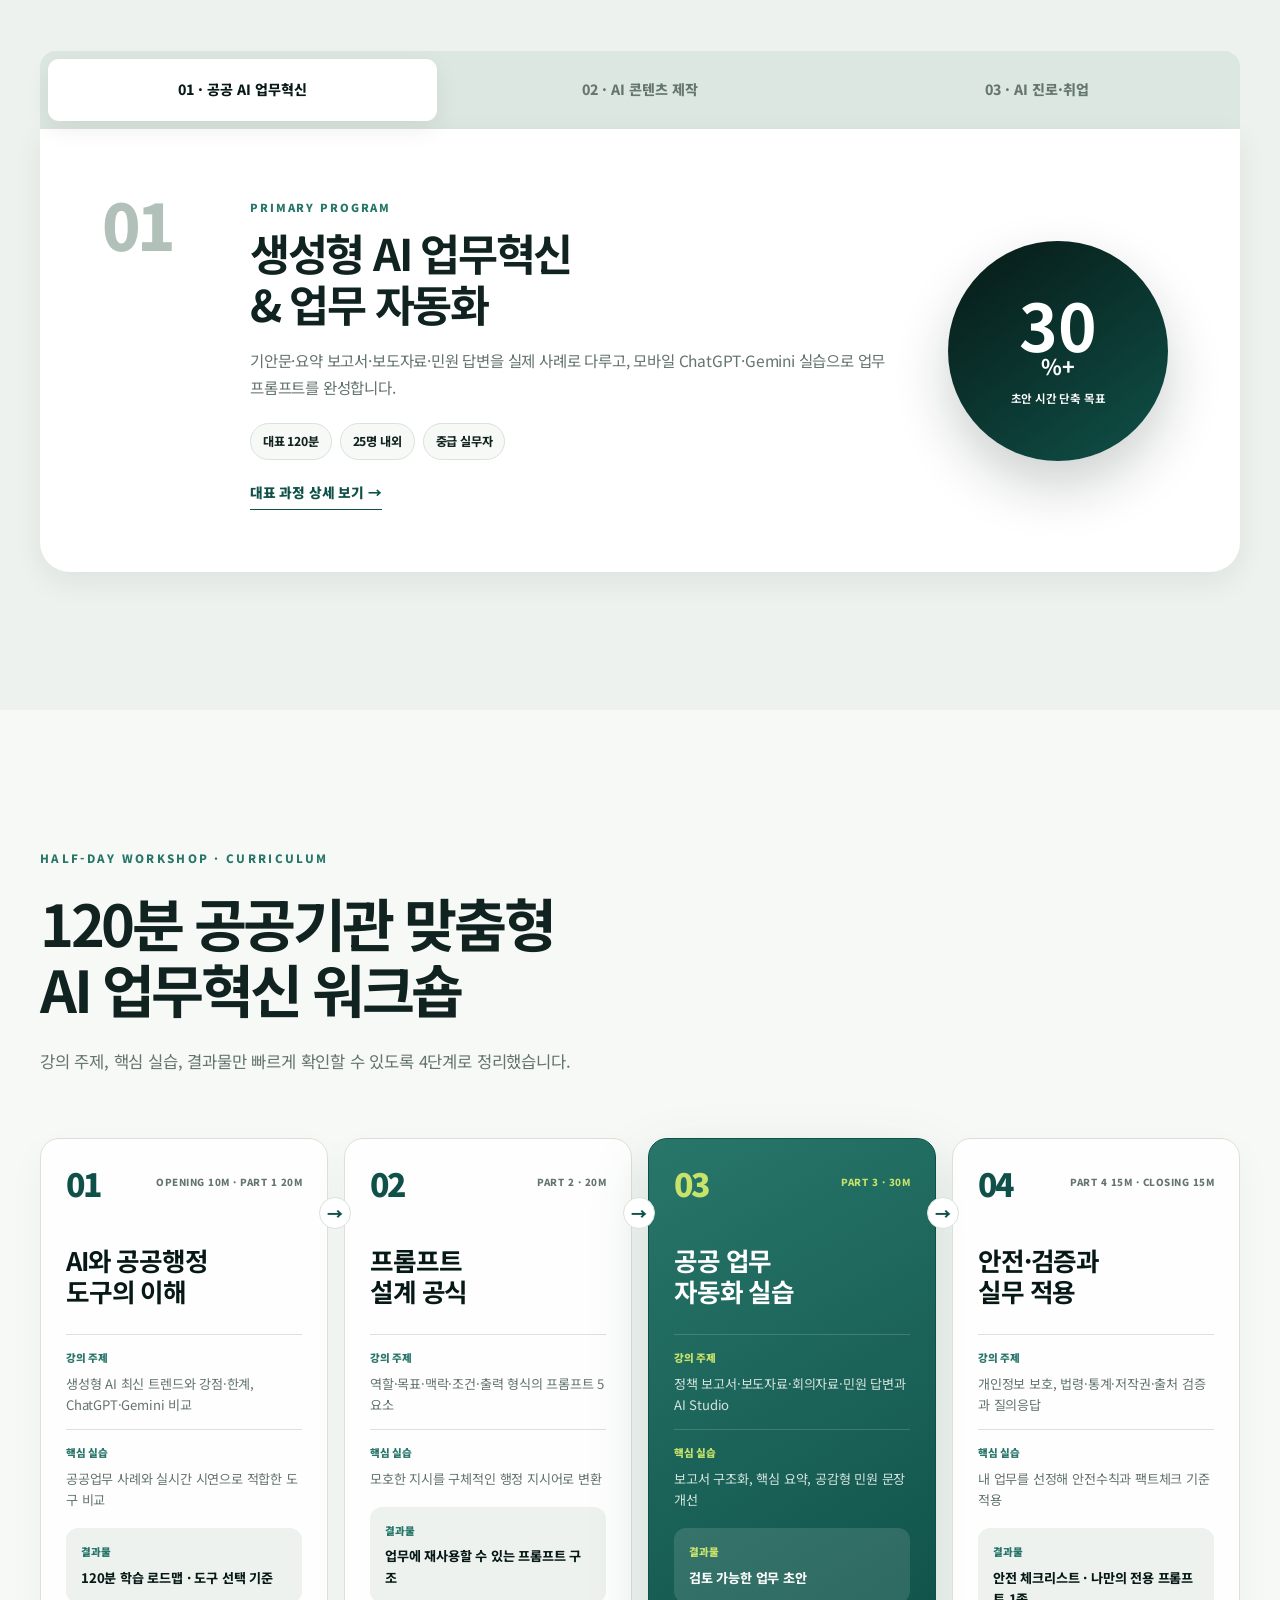
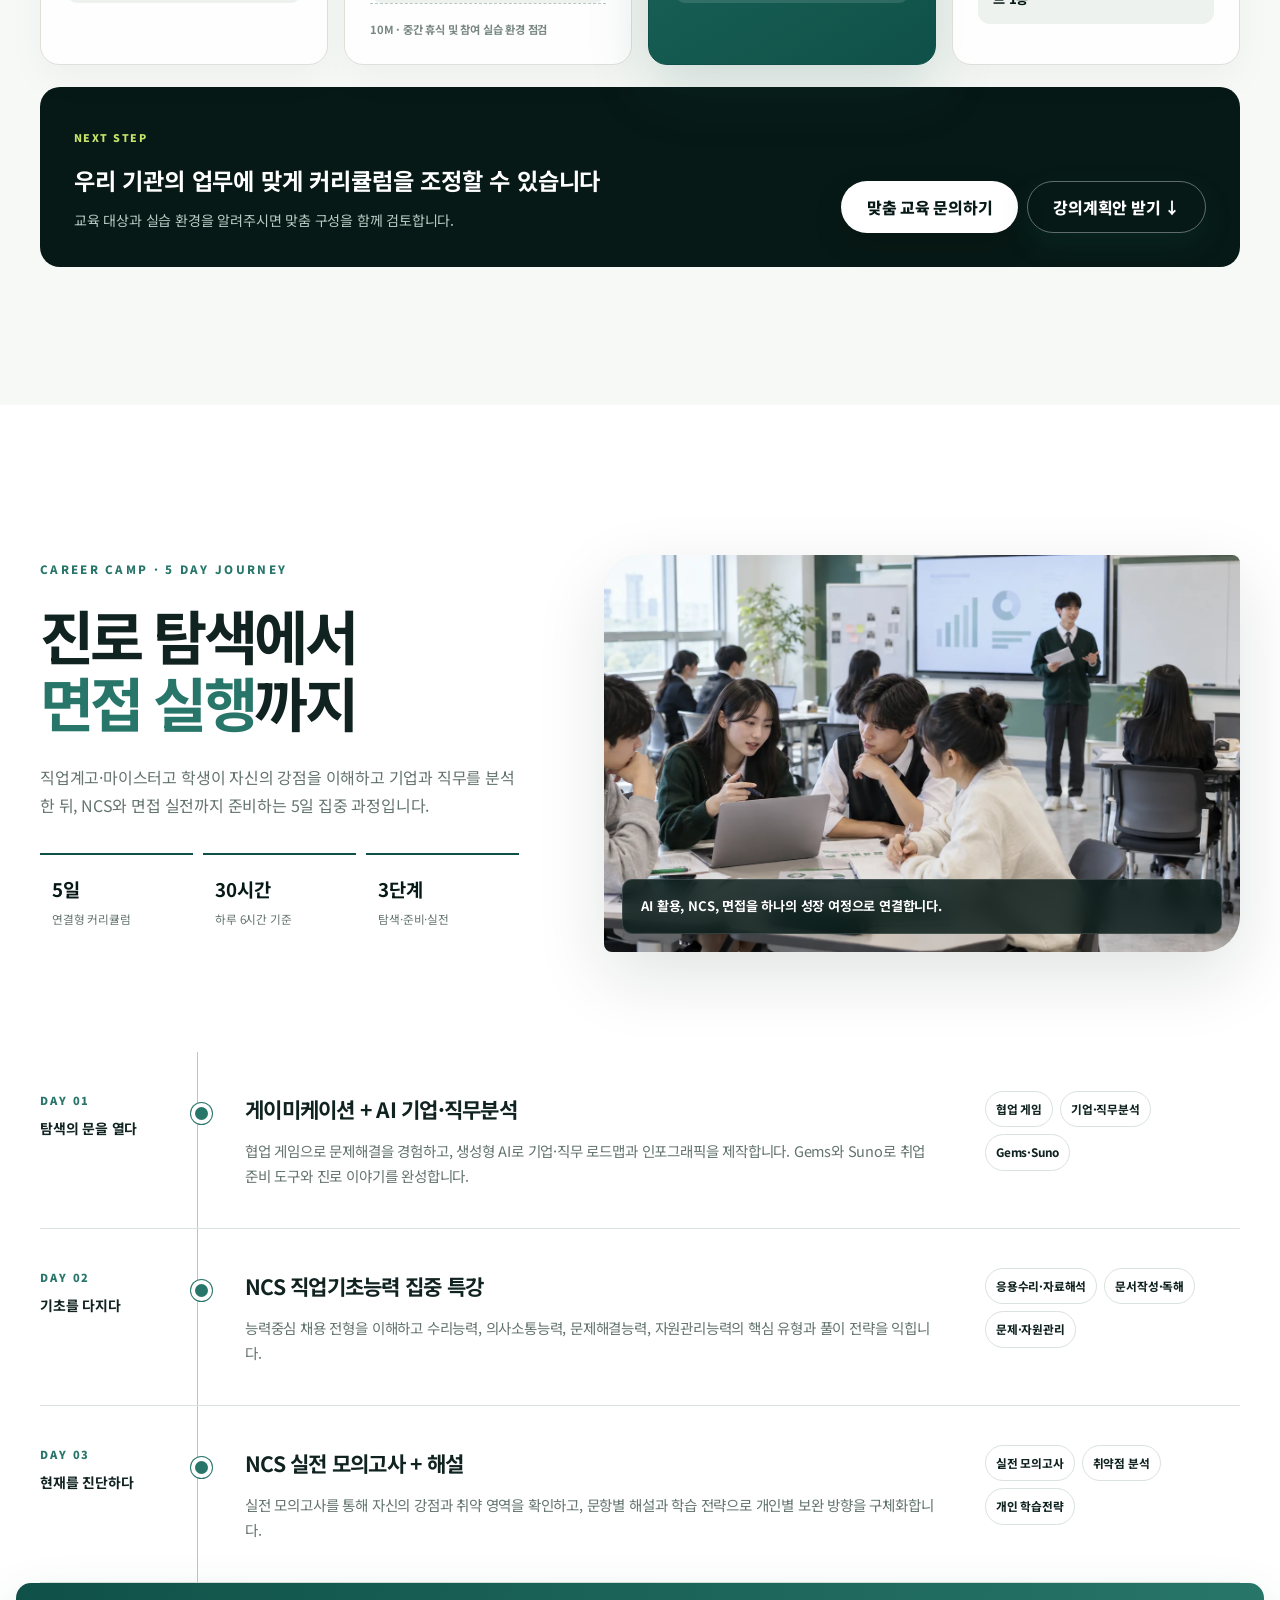
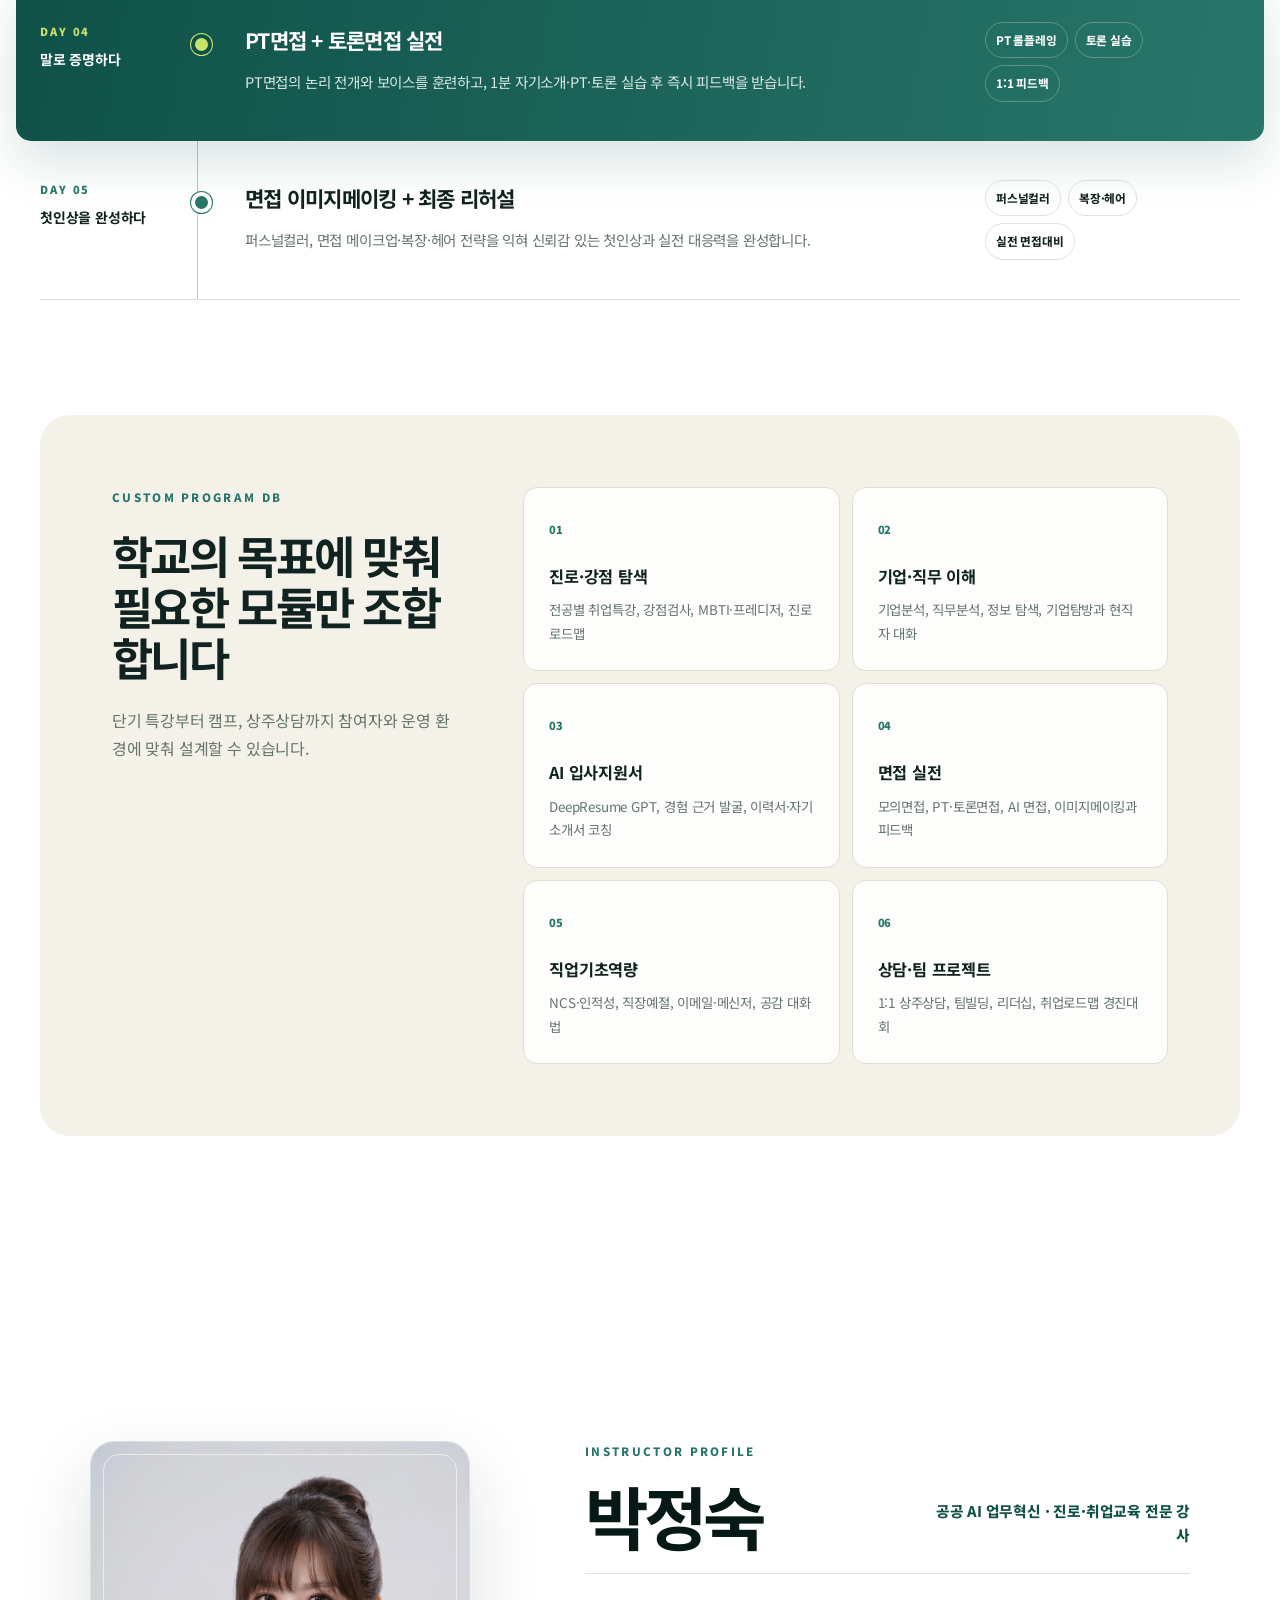
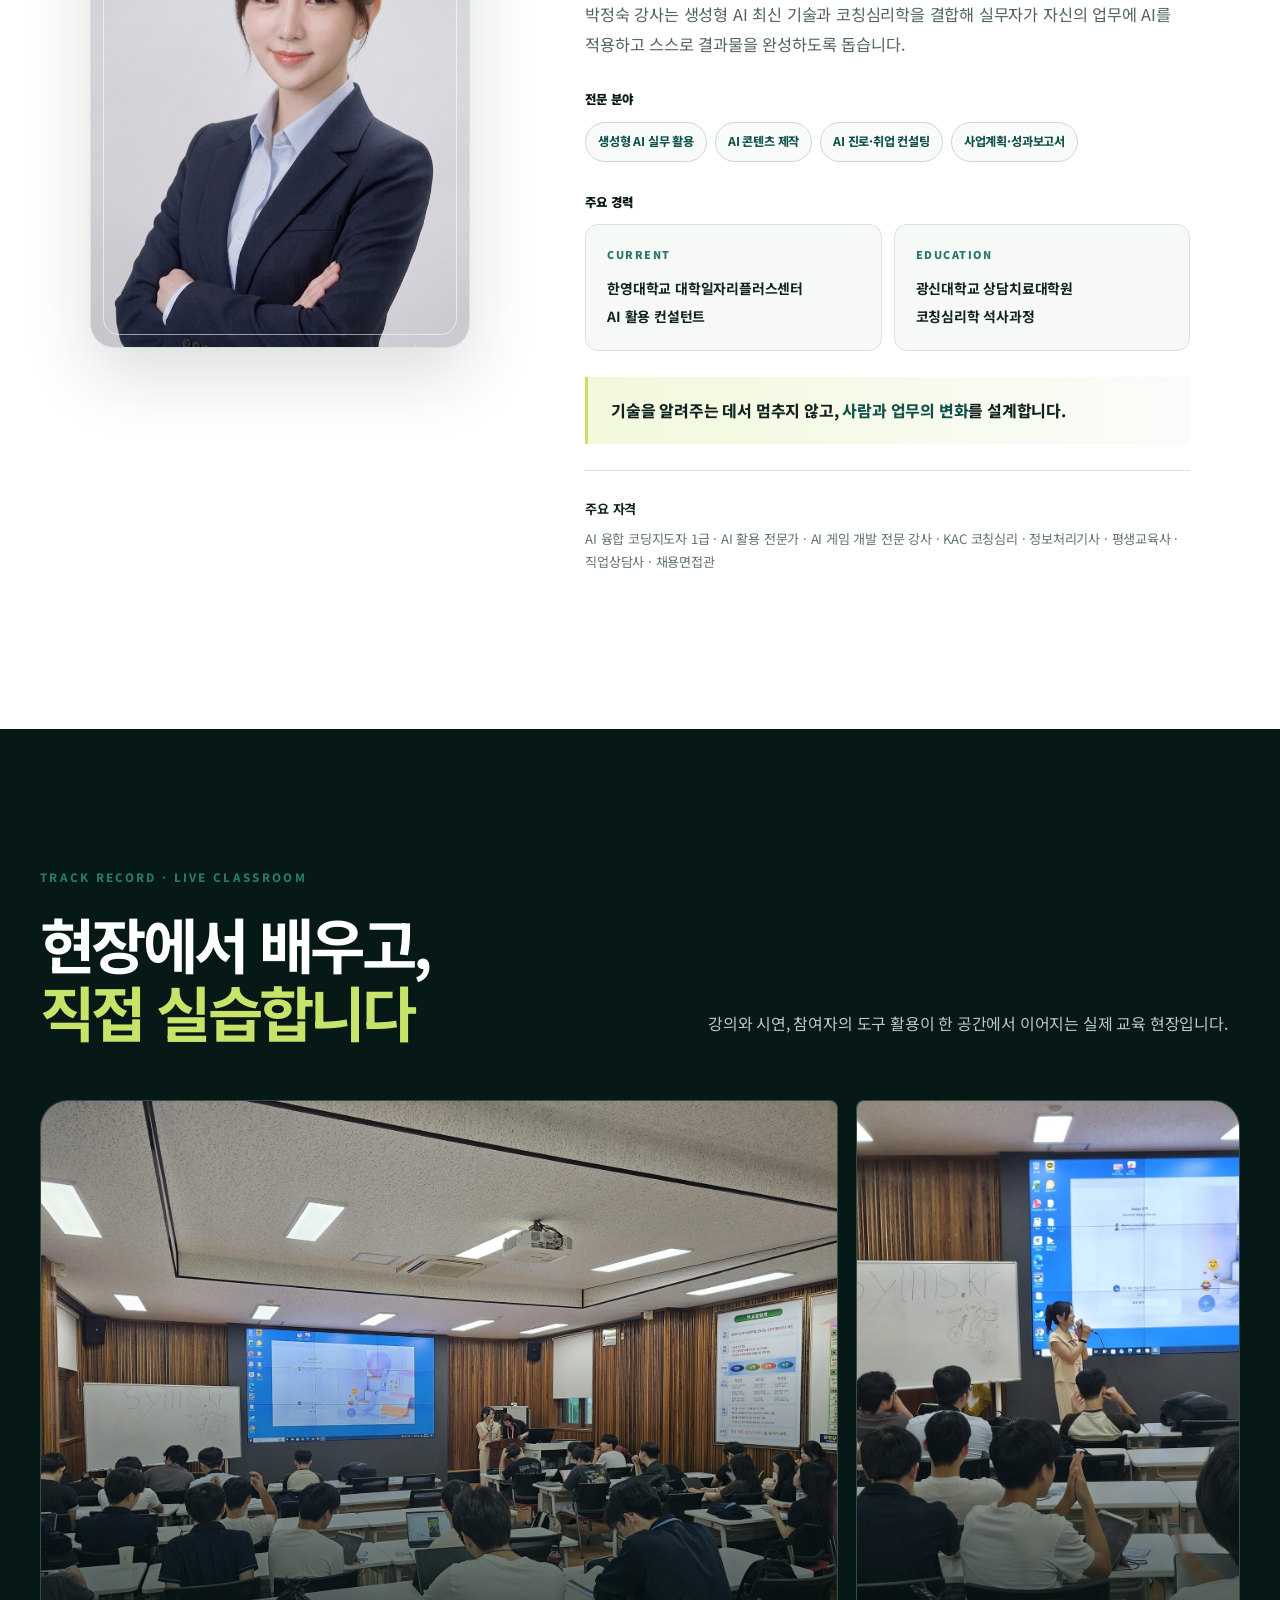
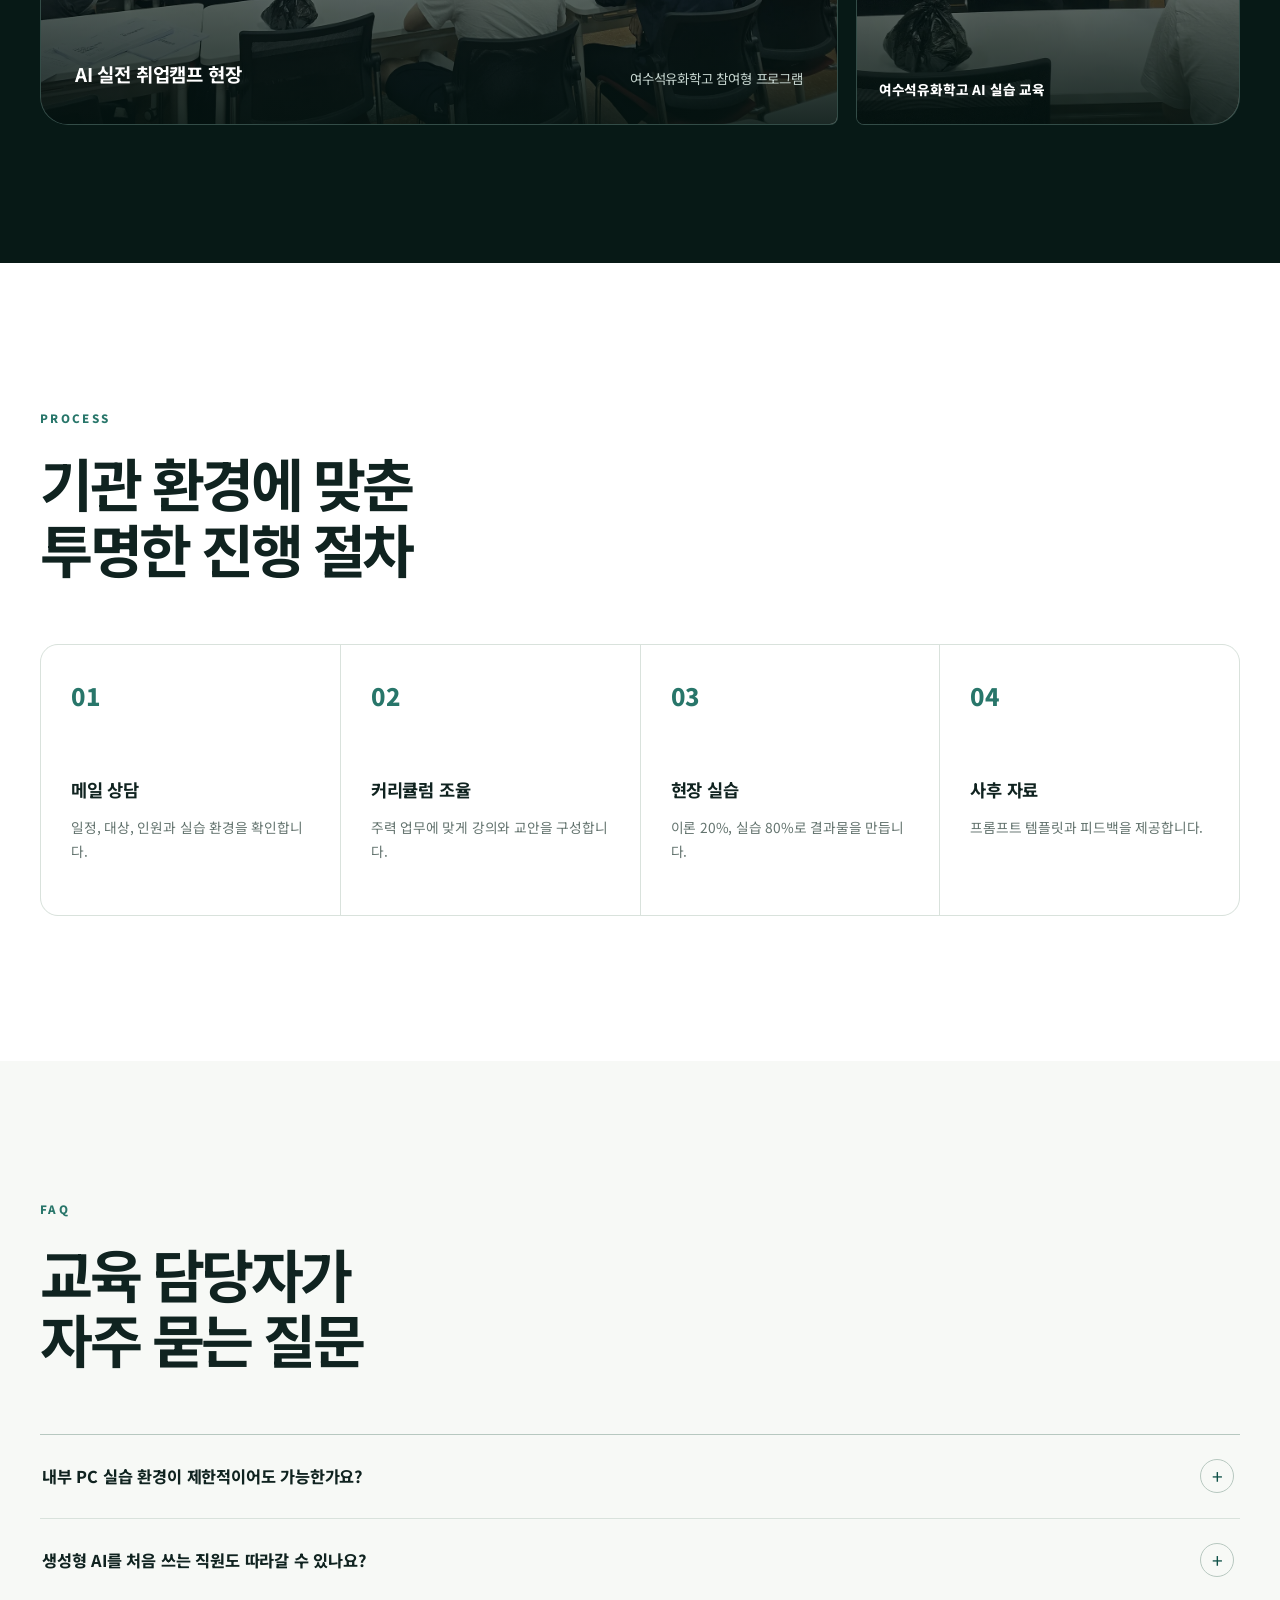
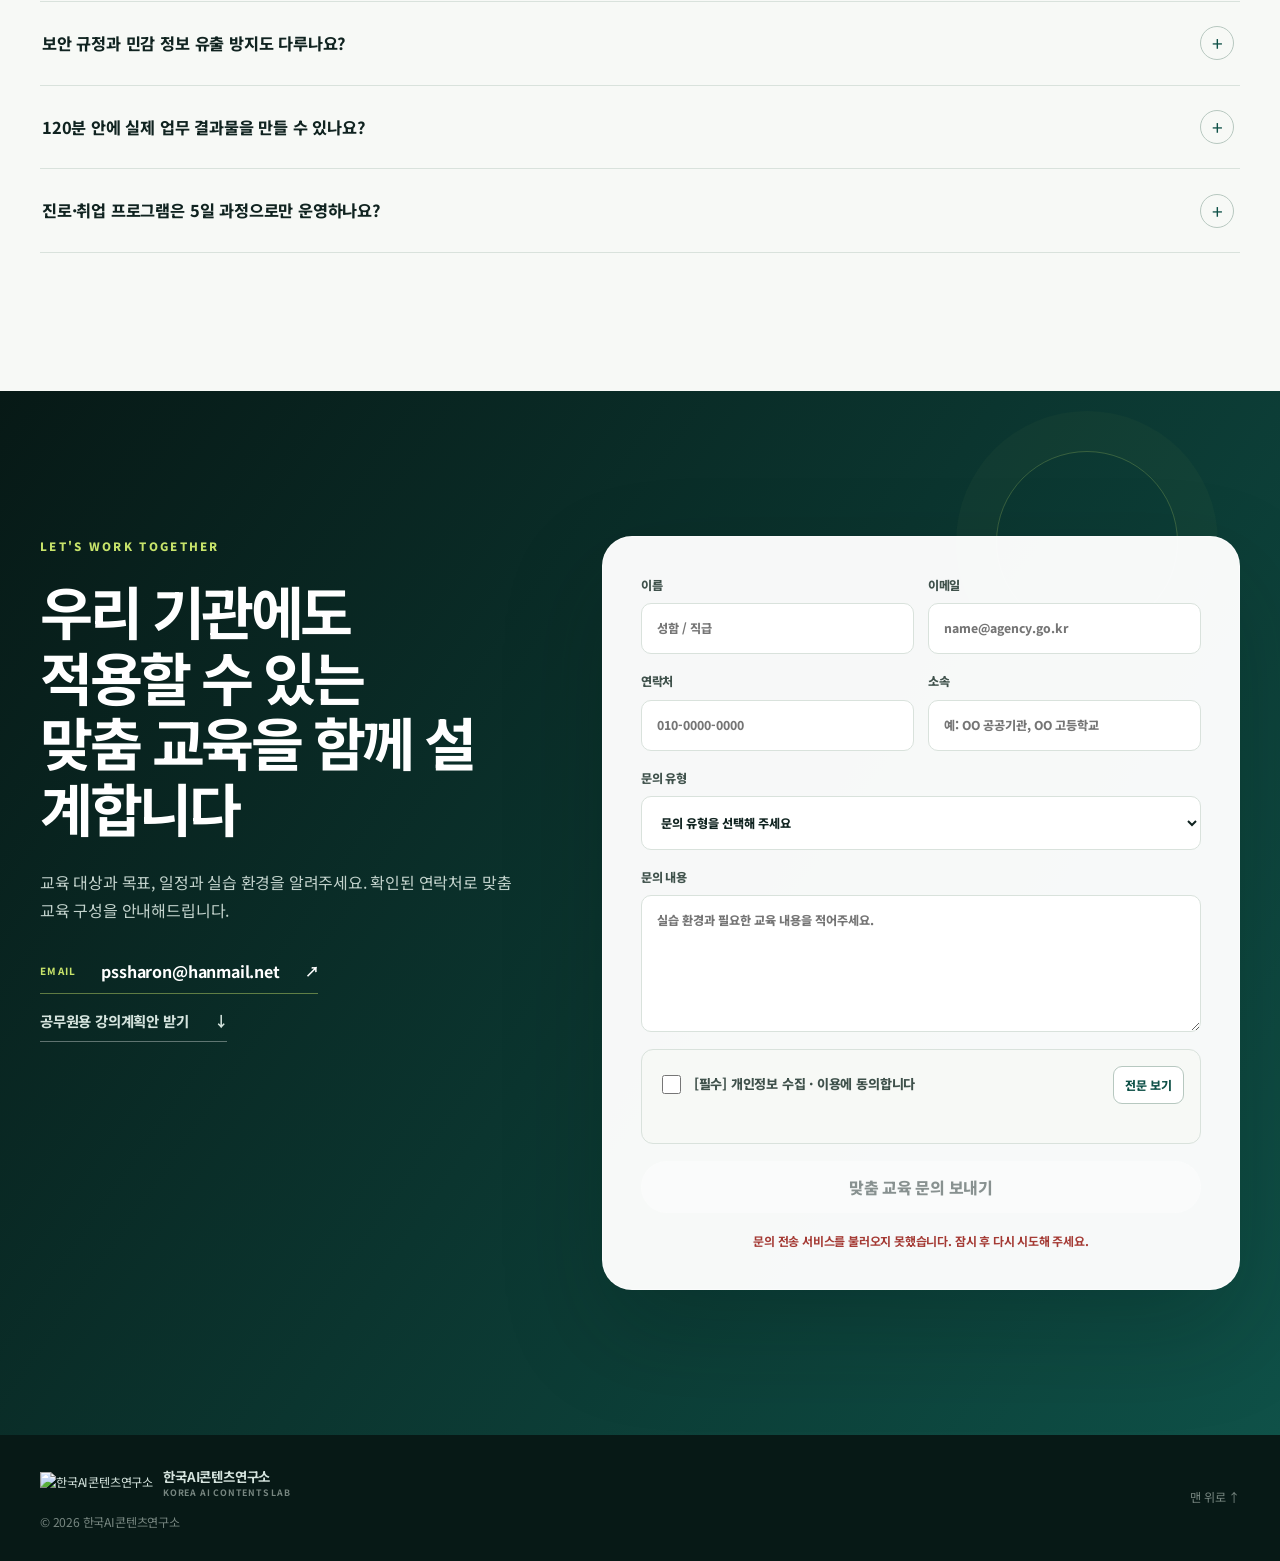
==== commit 0d43d69f: "Replace hero with classroom education video" ====
--- a/index.html
+++ b/index.html
@@ -4,12 +4,12 @@
   <meta charset="utf-8">
   <meta name="viewport" content="width=device-width, initial-scale=1">
   <meta name="description" content="공무원 및 교육기관 AI 활용 전문 강사">
-  <title>_R-Y_L5finICI3dwp | 공무원 및 교육기관 AI 활용 전문 강사</title>
-  <link rel="canonical" href="https://my-site.vercel.app/">
-  <meta property="og:title" content="_R-Y_L5finICI3dwp | 공무원 및 교육기관 AI 활용 전문 강사">
+  <title>AI 강사 박정숙 | 공무원 및 교육기관 AI 활용 전문 강사</title>
+  <link rel="canonical" href="https://gangsa73.vercel.app/">
+  <meta property="og:title" content="AI 강사 박정숙 | 공무원 및 교육기관 AI 활용 전문 강사">
   <meta property="og:description" content="공무원 및 교육기관 AI 활용 전문 강사">
-  <meta property="og:url" content="https://my-site.vercel.app/">
-  <meta property="og:image" content="https://my-site.vercel.app/assets/yeosu-career-camp-main.webp">
+  <meta property="og:url" content="https://gangsa73.vercel.app/">
+  <meta property="og:image" content="https://gangsa73.vercel.app/assets/yeosu-career-camp-main.webp">
   <meta property="og:type" content="website">
   <script type="application/ld+json">
   {
@@ -17,9 +17,9 @@
     "@type": "Person",
     "name": "박정숙",
     "jobTitle": "공무원 및 교육기관 AI 활용 전문 강사",
-    "knowsAbout": ["AI 강의"],
-    "url": "https://my-site.vercel.app/",
-    "image": "https://my-site.vercel.app/프로파일.png",
+    "knowsAbout": ["AI 강의", "AI 융합 코칭 연구", "챗GPT 교육", "기업 교육"],
+    "url": "https://gangsa73.vercel.app/",
+    "image": "https://gangsa73.vercel.app/프로파일.png",
     "sameAs": ["https://hanconyeon.com/"]
   }
   </script>
@@ -65,8 +65,8 @@
       </div>
       <div class="hero-visual reveal">
         <div class="video-frame">
-          <video autoplay muted loop playsinline preload="metadata" poster="assets/lecture-gallery.webp" aria-label="AI 교육 소개 영상">
-            <source src="assets/hero-education.mp4" type="video/mp4">
+          <video autoplay muted loop playsinline preload="metadata" poster="assets/yeosu-career-camp-main.webp" aria-label="실제 AI 교육 현장 영상">
+            <source src="assets/hero-classroom.webm" type="video/webm">
           </video>
         </div>
         <div class="floating-note">
@@ -349,7 +349,7 @@
           </select>
         </label>
         <label>문의 내용<textarea name="message" rows="5" required placeholder="실습 환경과 필요한 교육 내용을 적어주세요."></textarea></label>
-        <input type="hidden" name="to_email" value="myname@gmail.com">
+        <input type="hidden" name="to_email" value="pssharon73@gmail.com">
         <input type="hidden" name="reply_to">
         <input type="hidden" name="submitted_at">
         <input type="hidden" name="page_url">
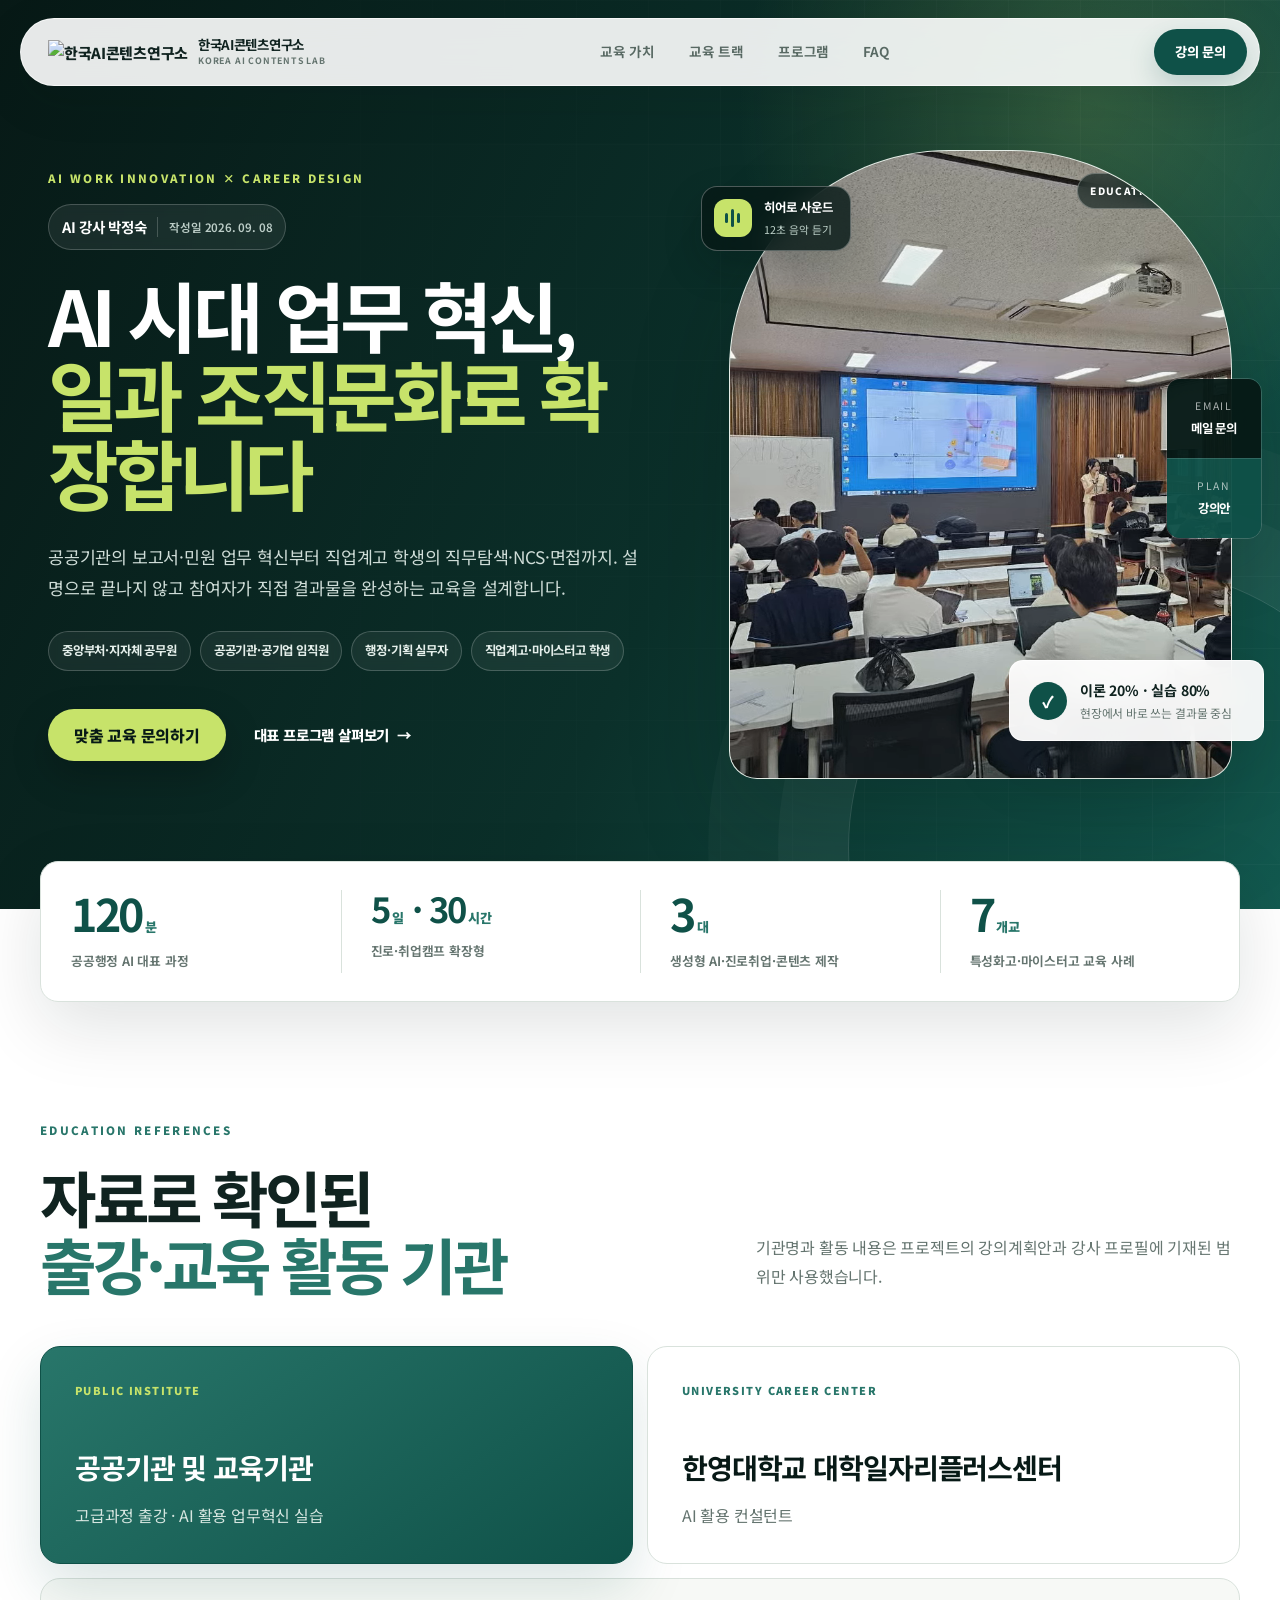
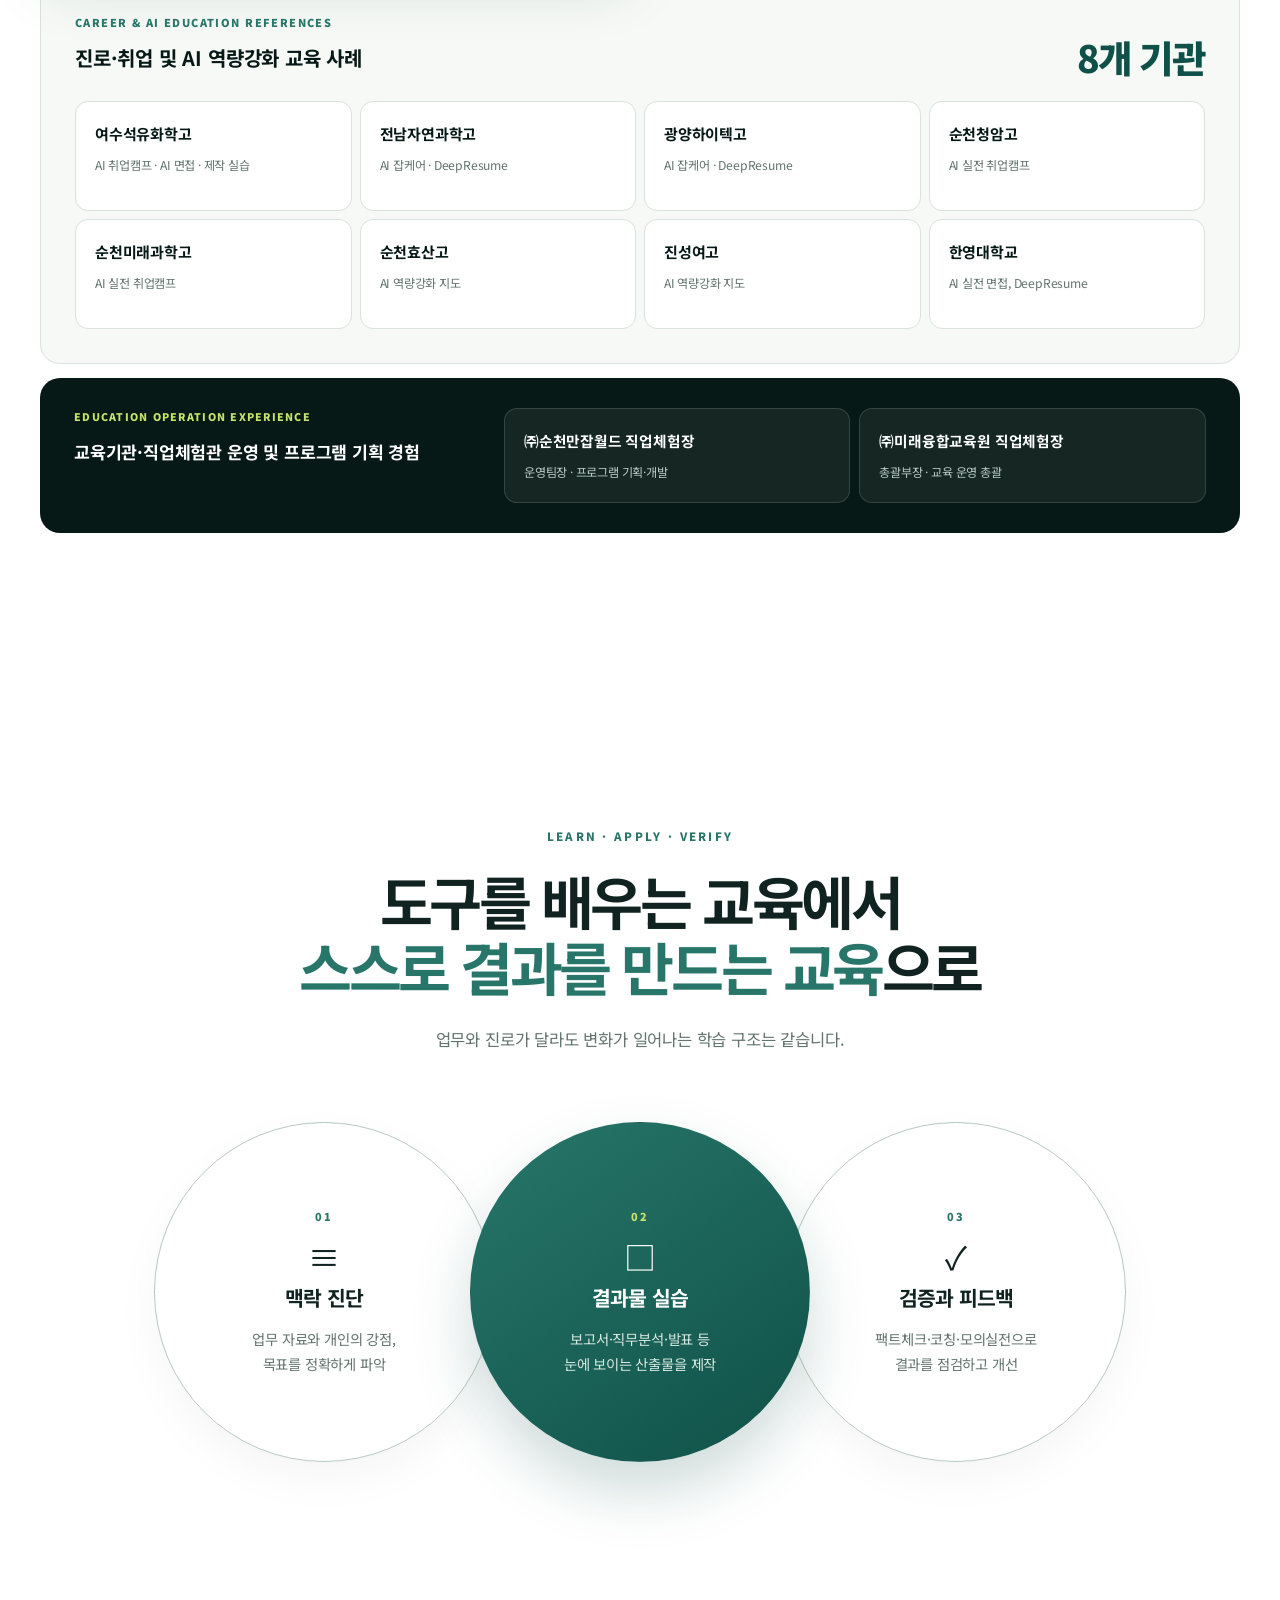
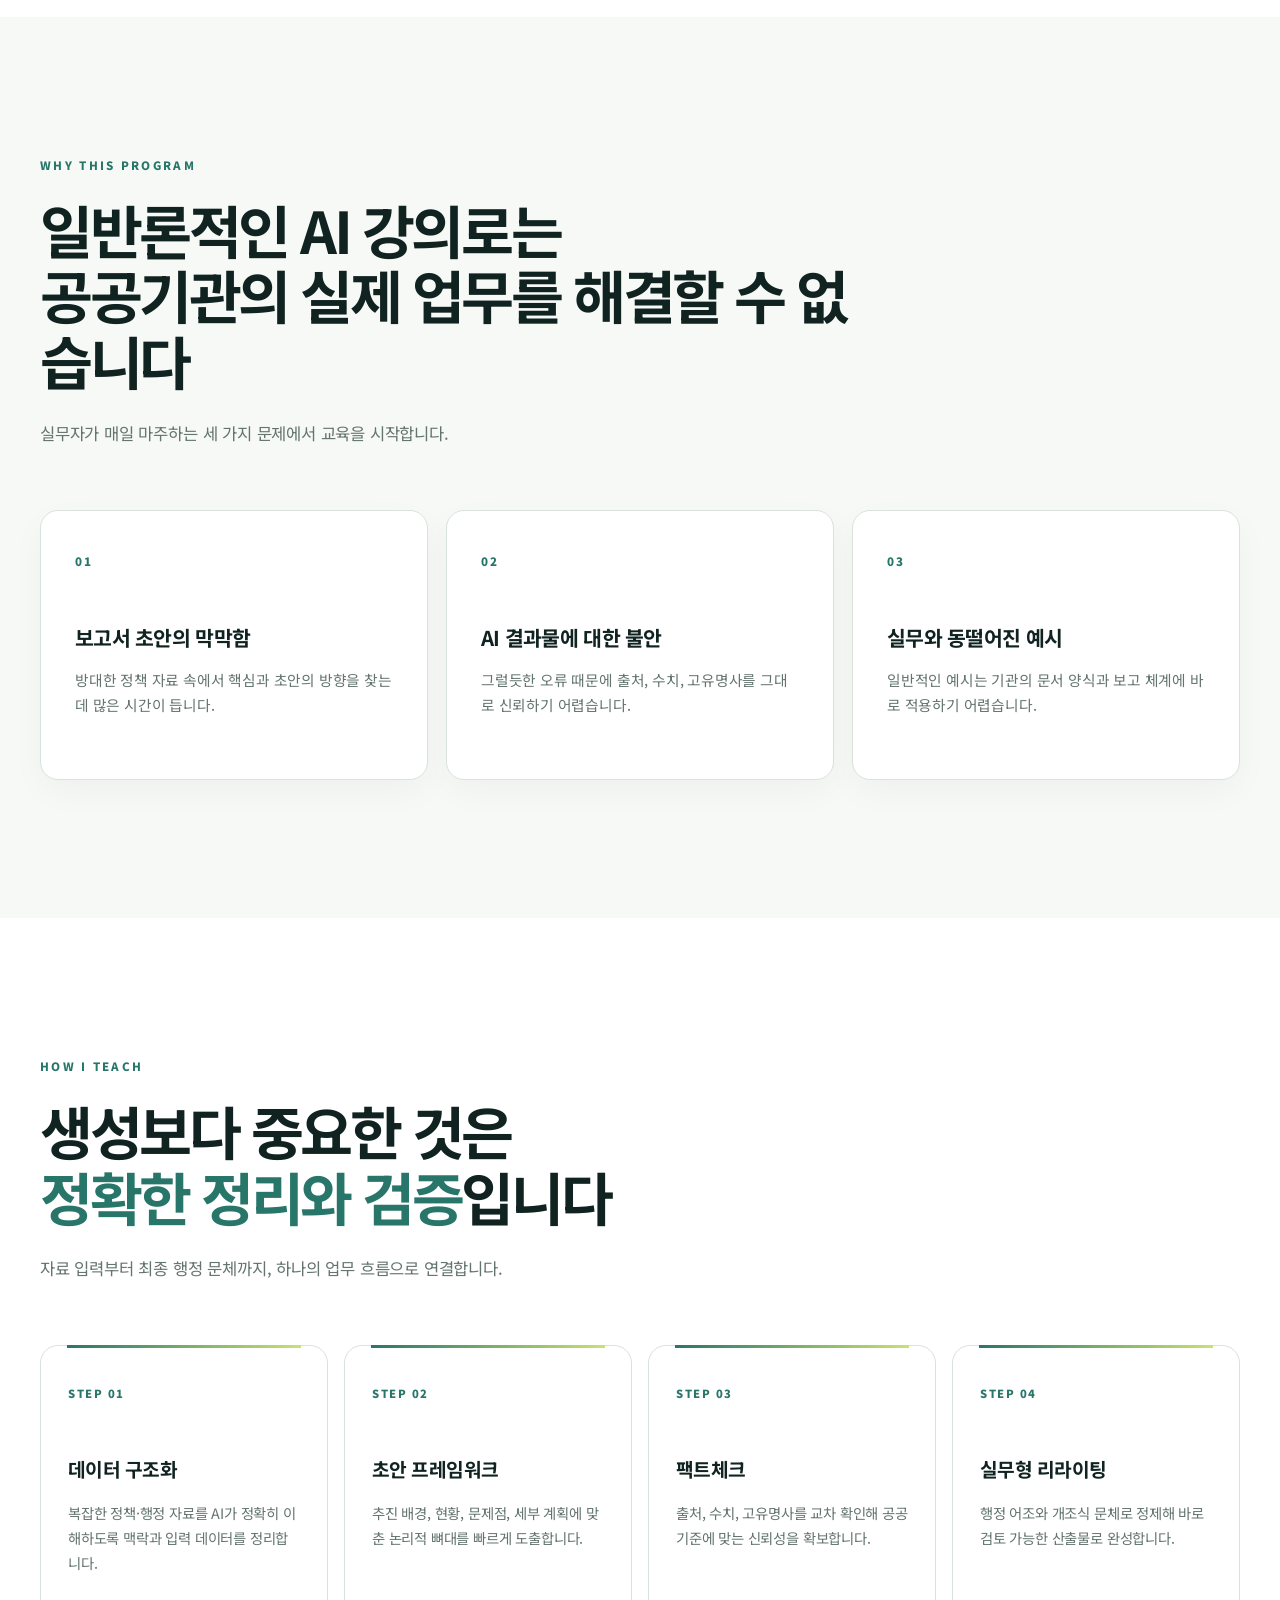
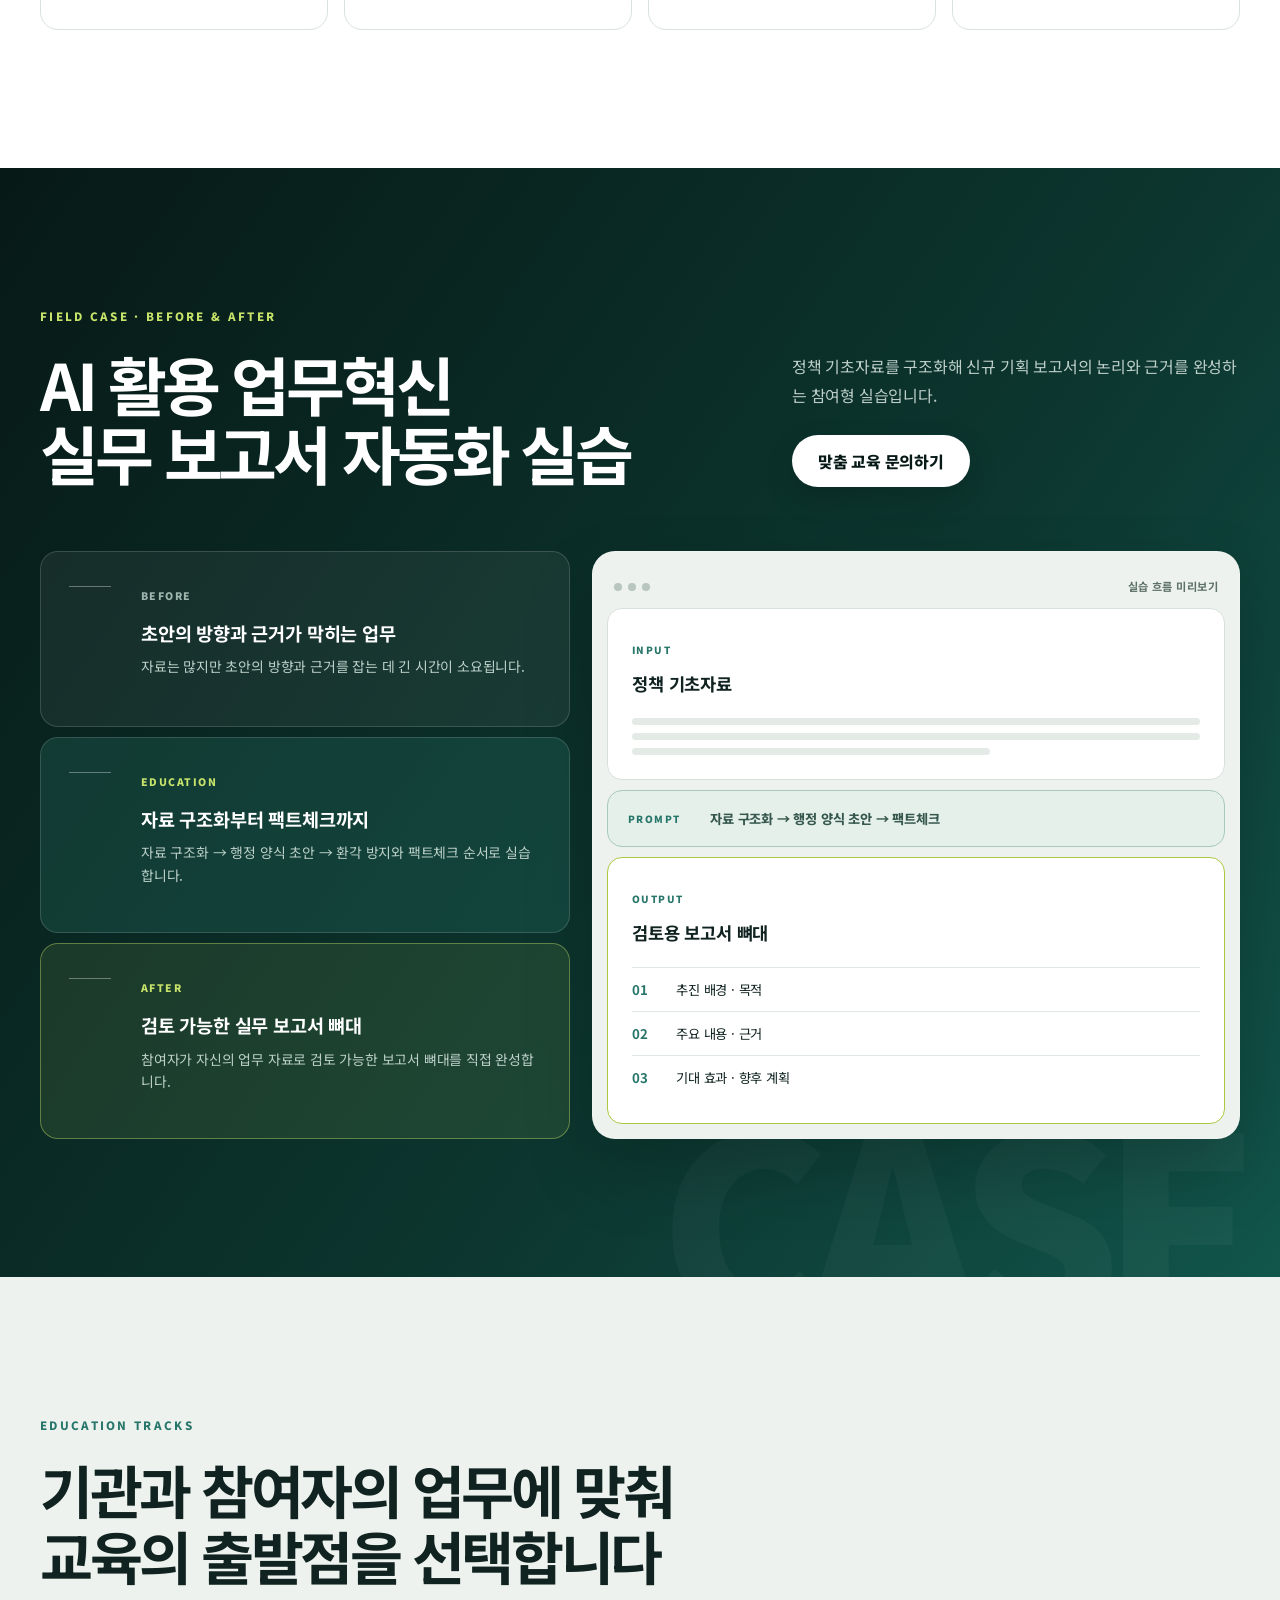
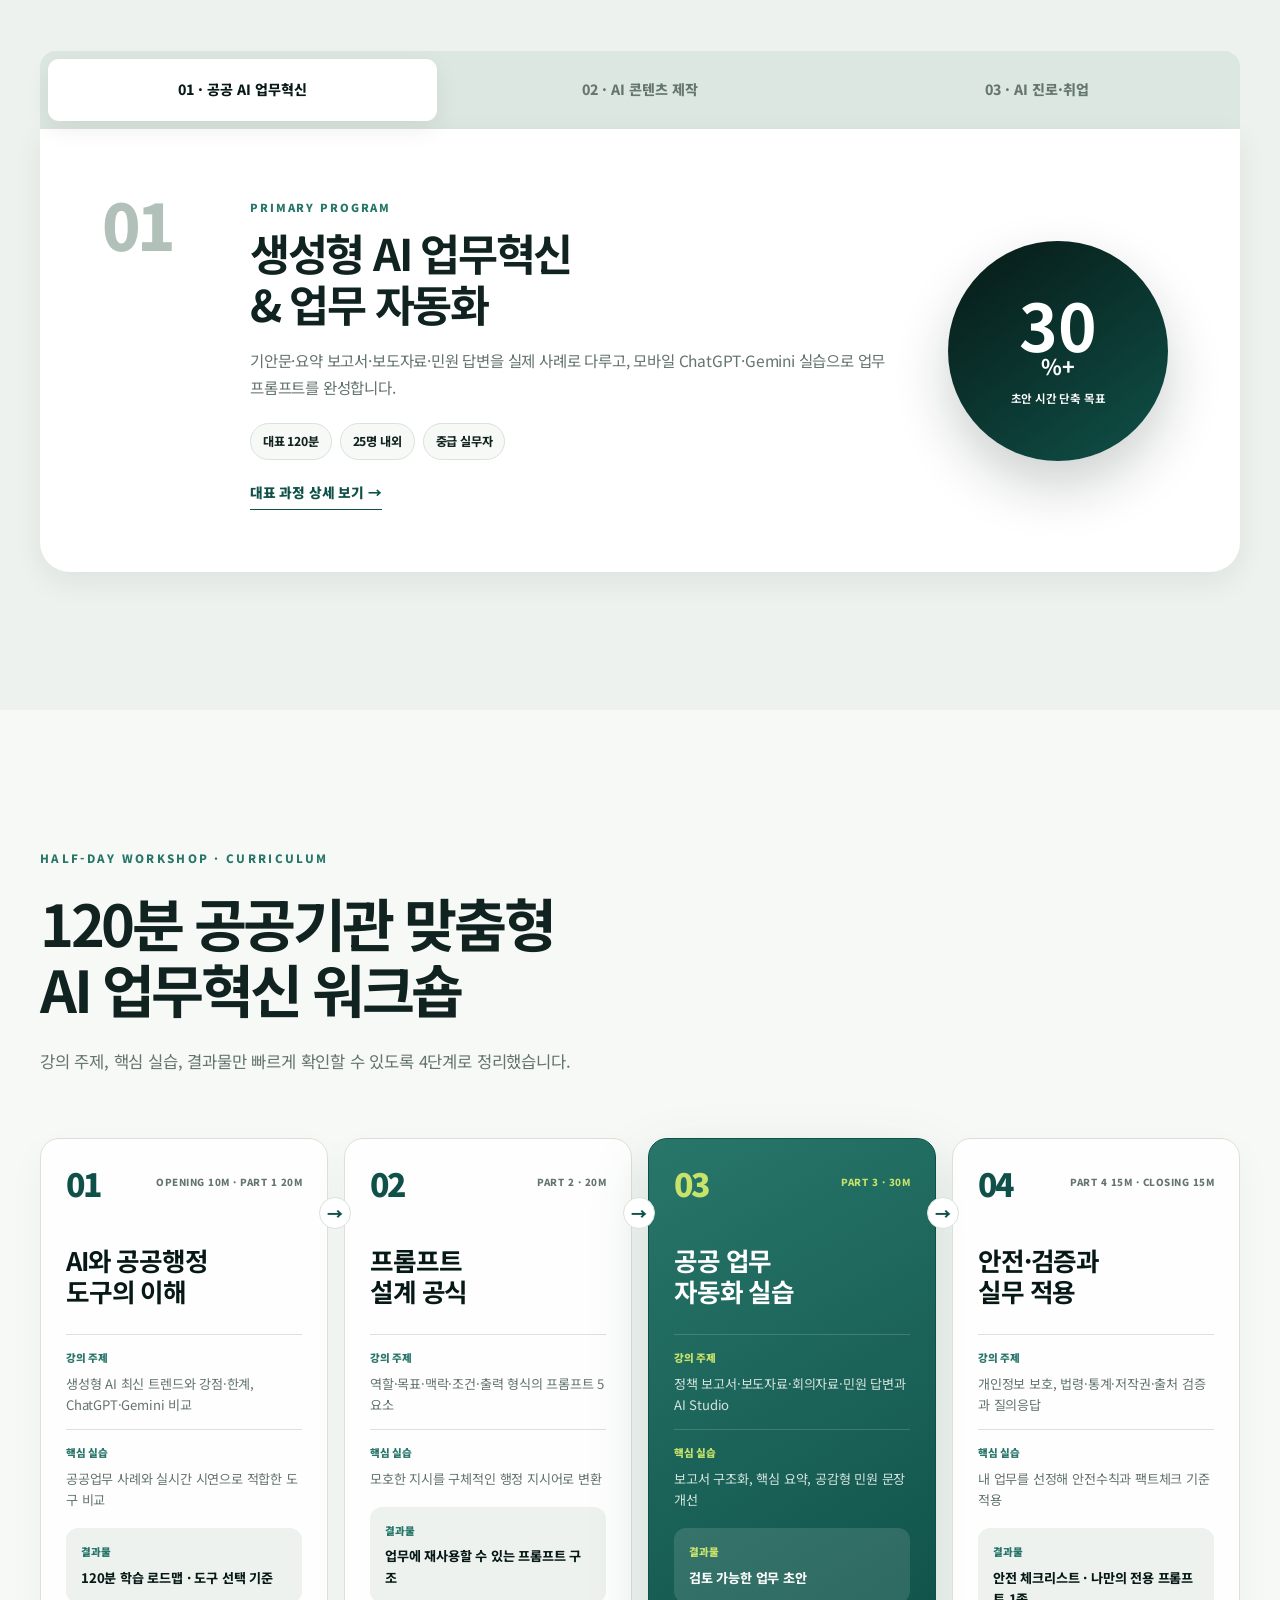
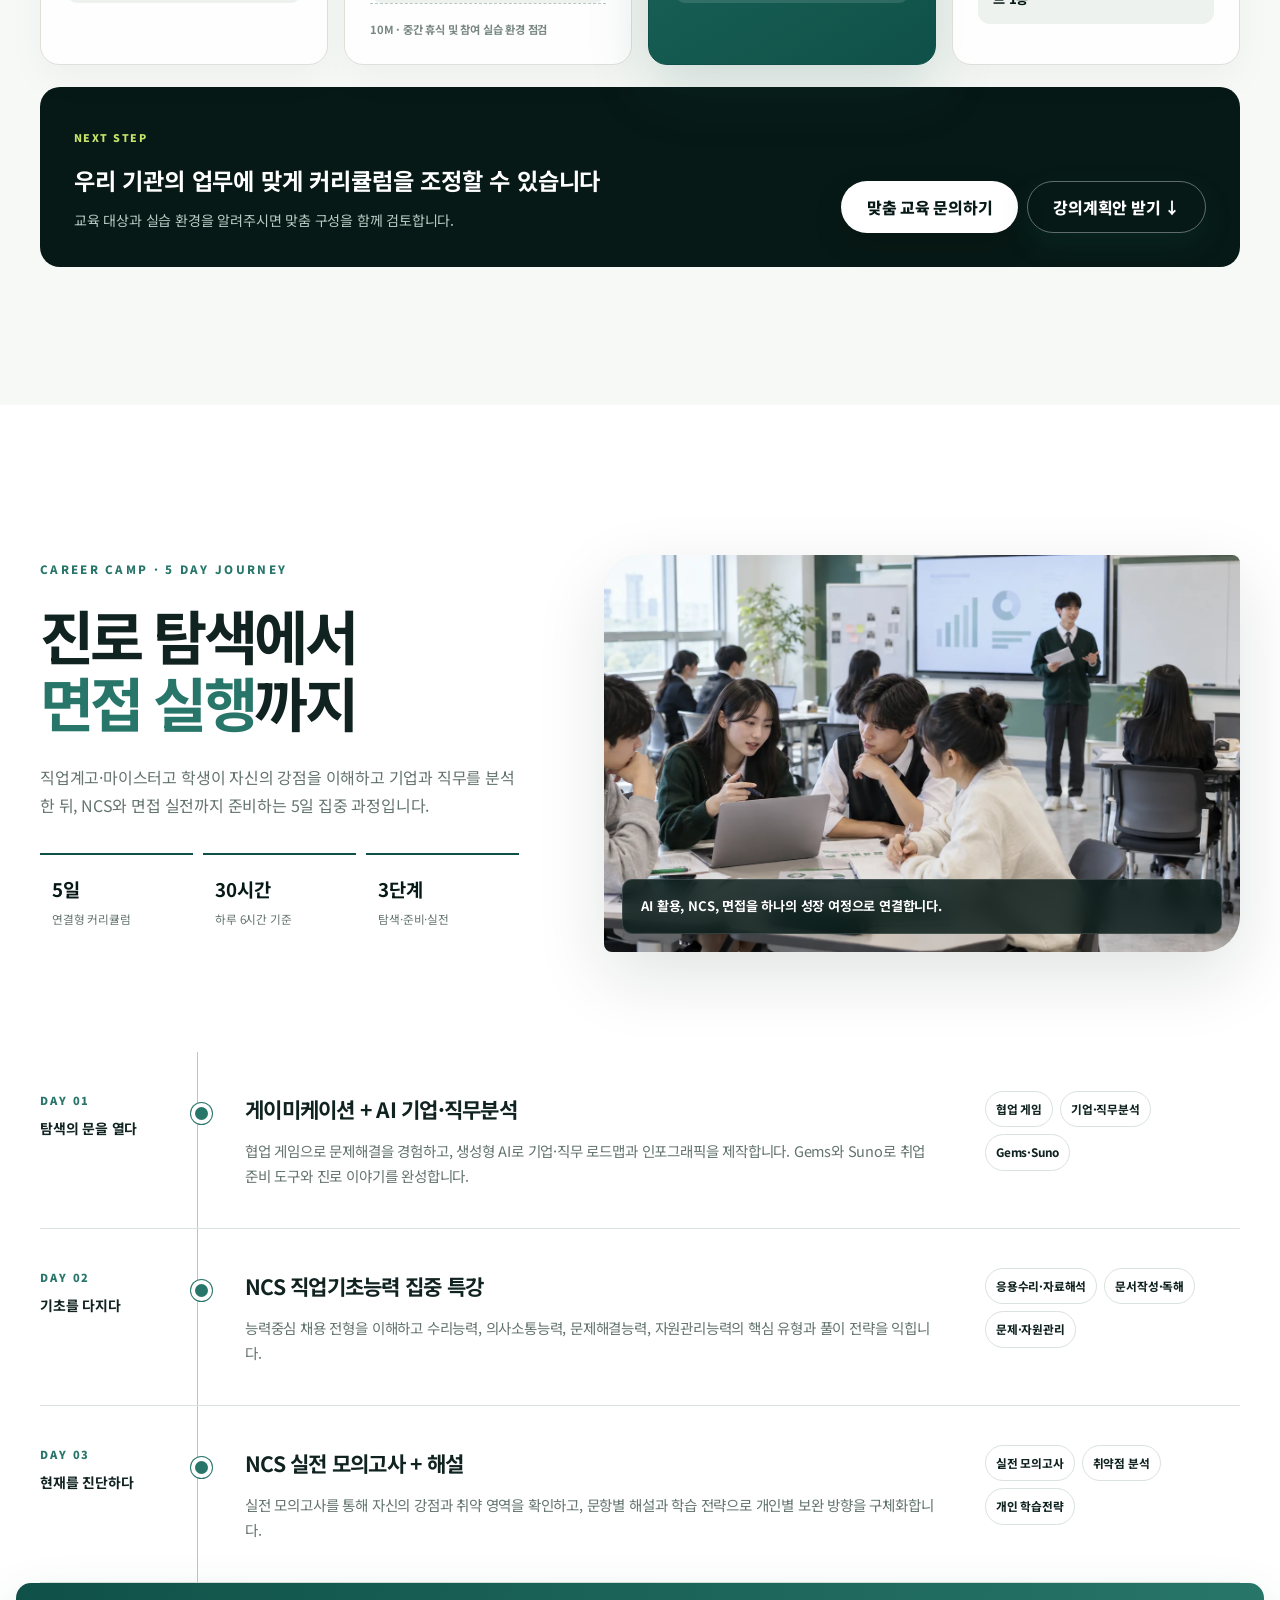
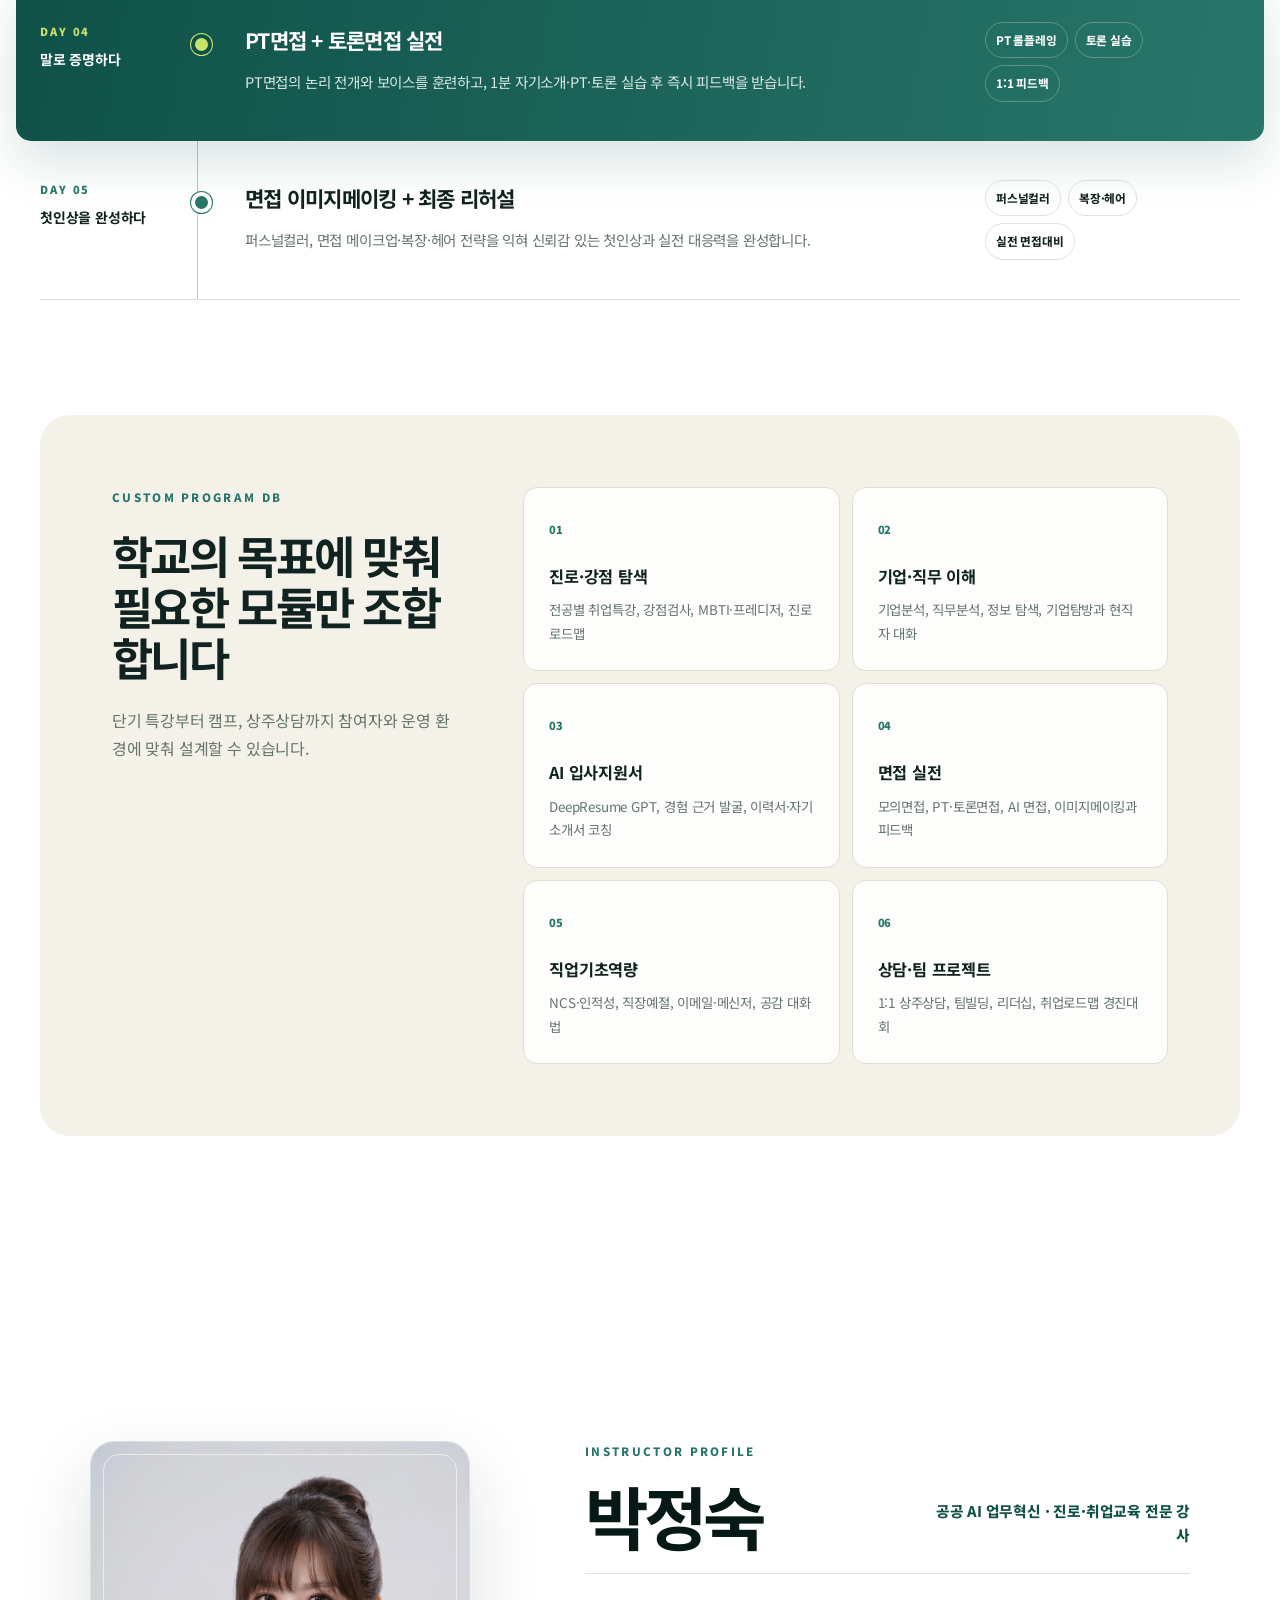
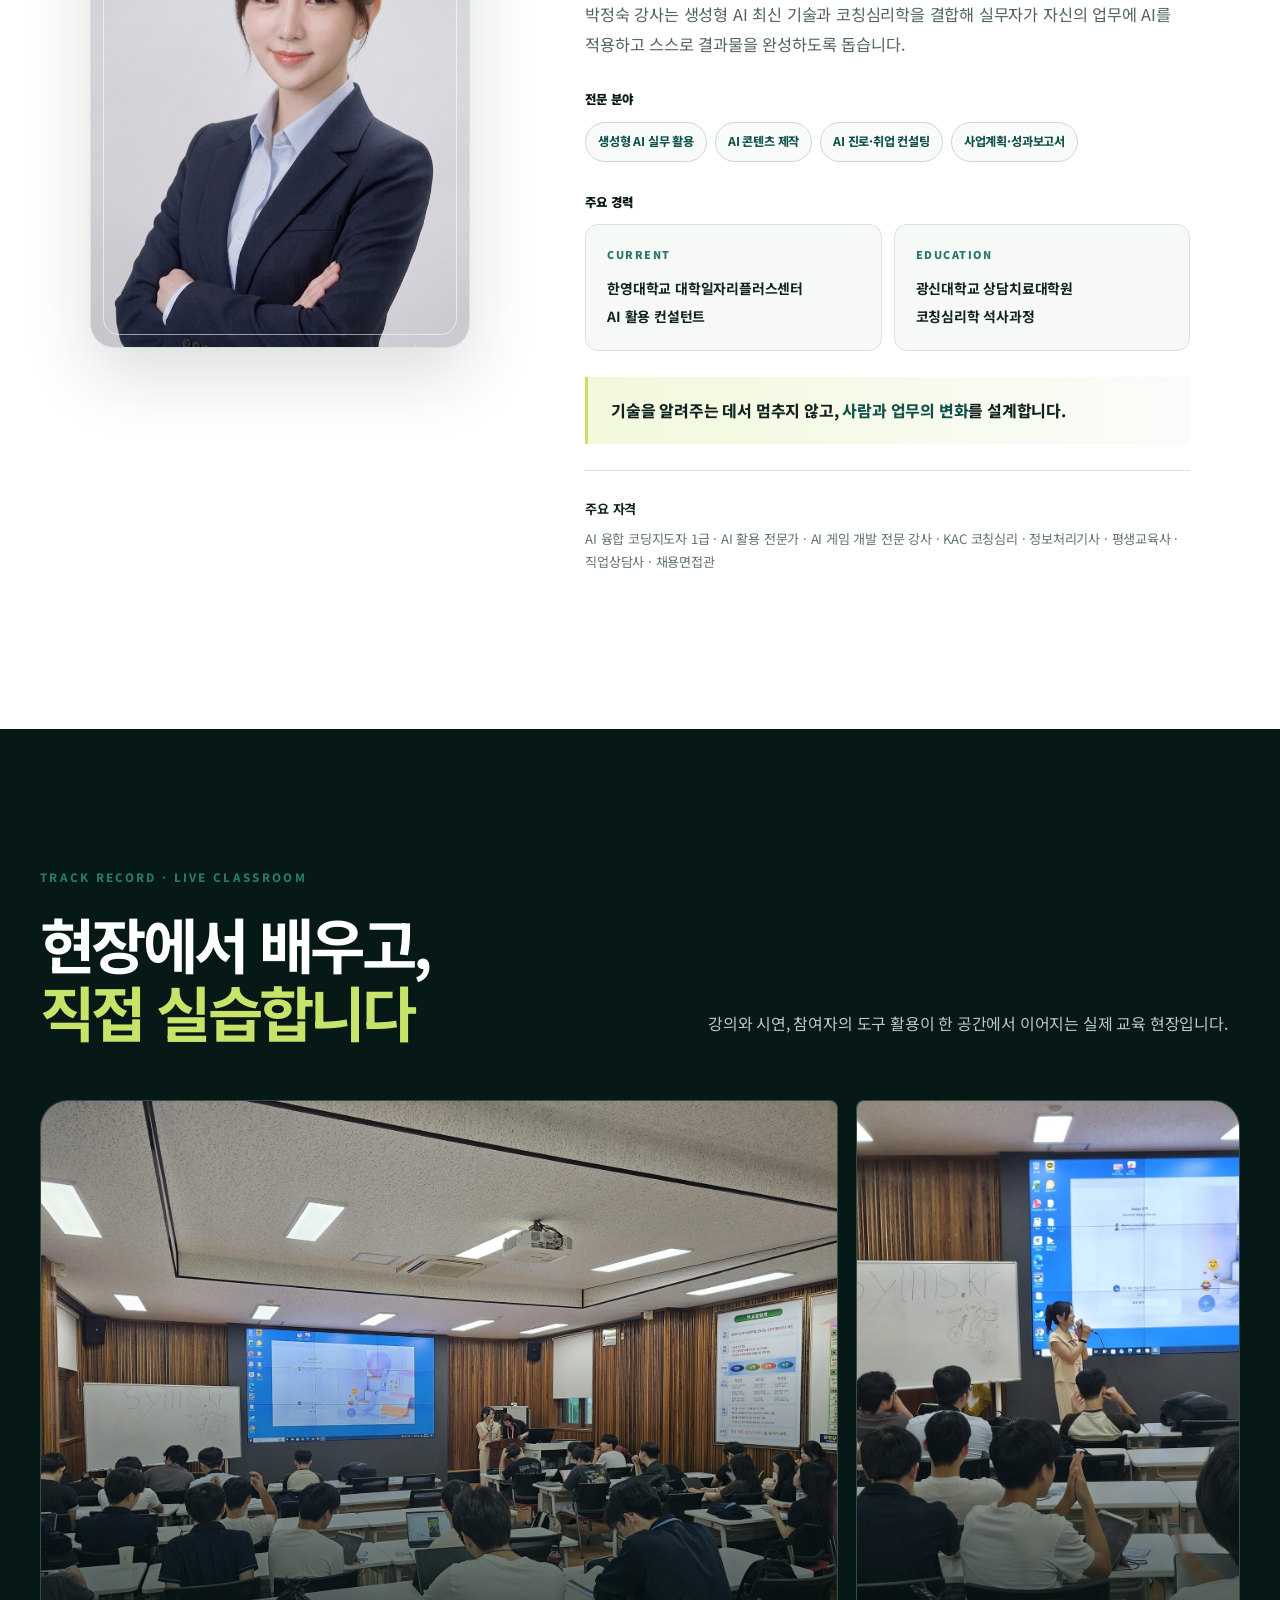
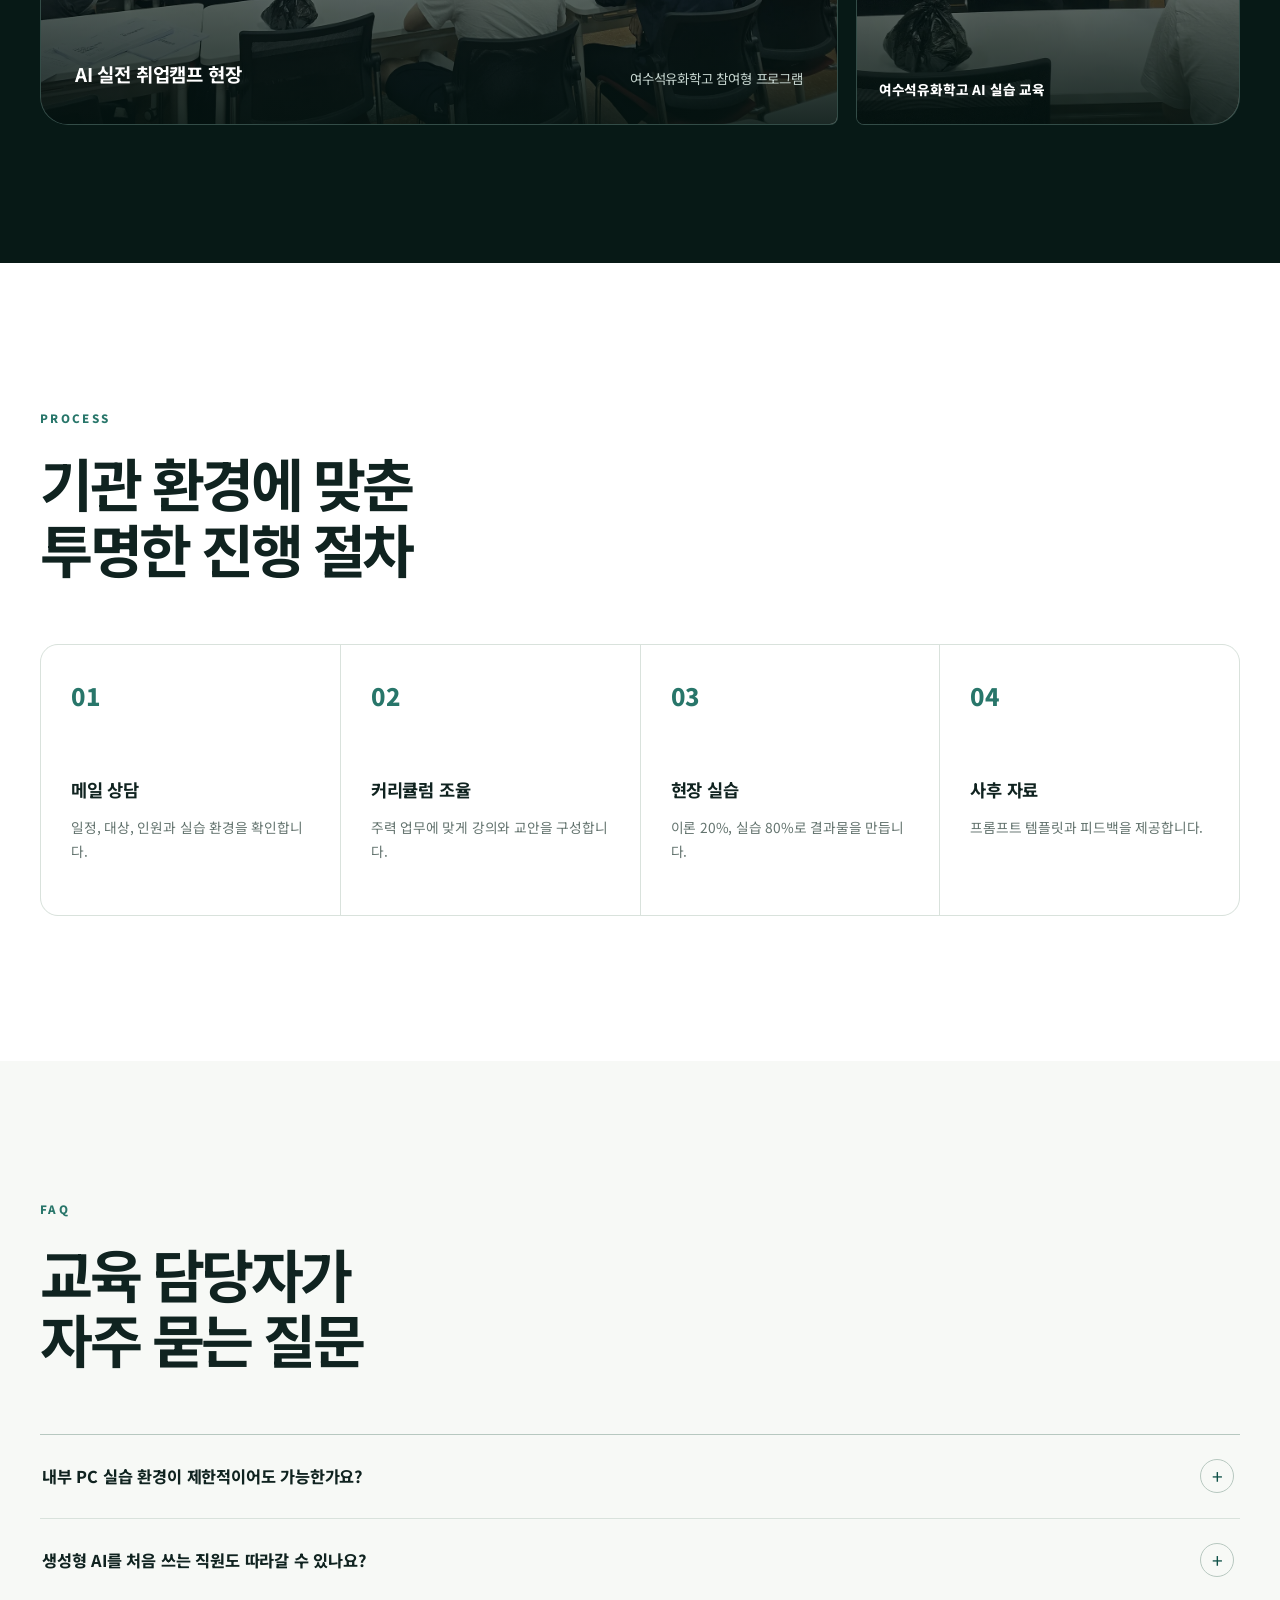
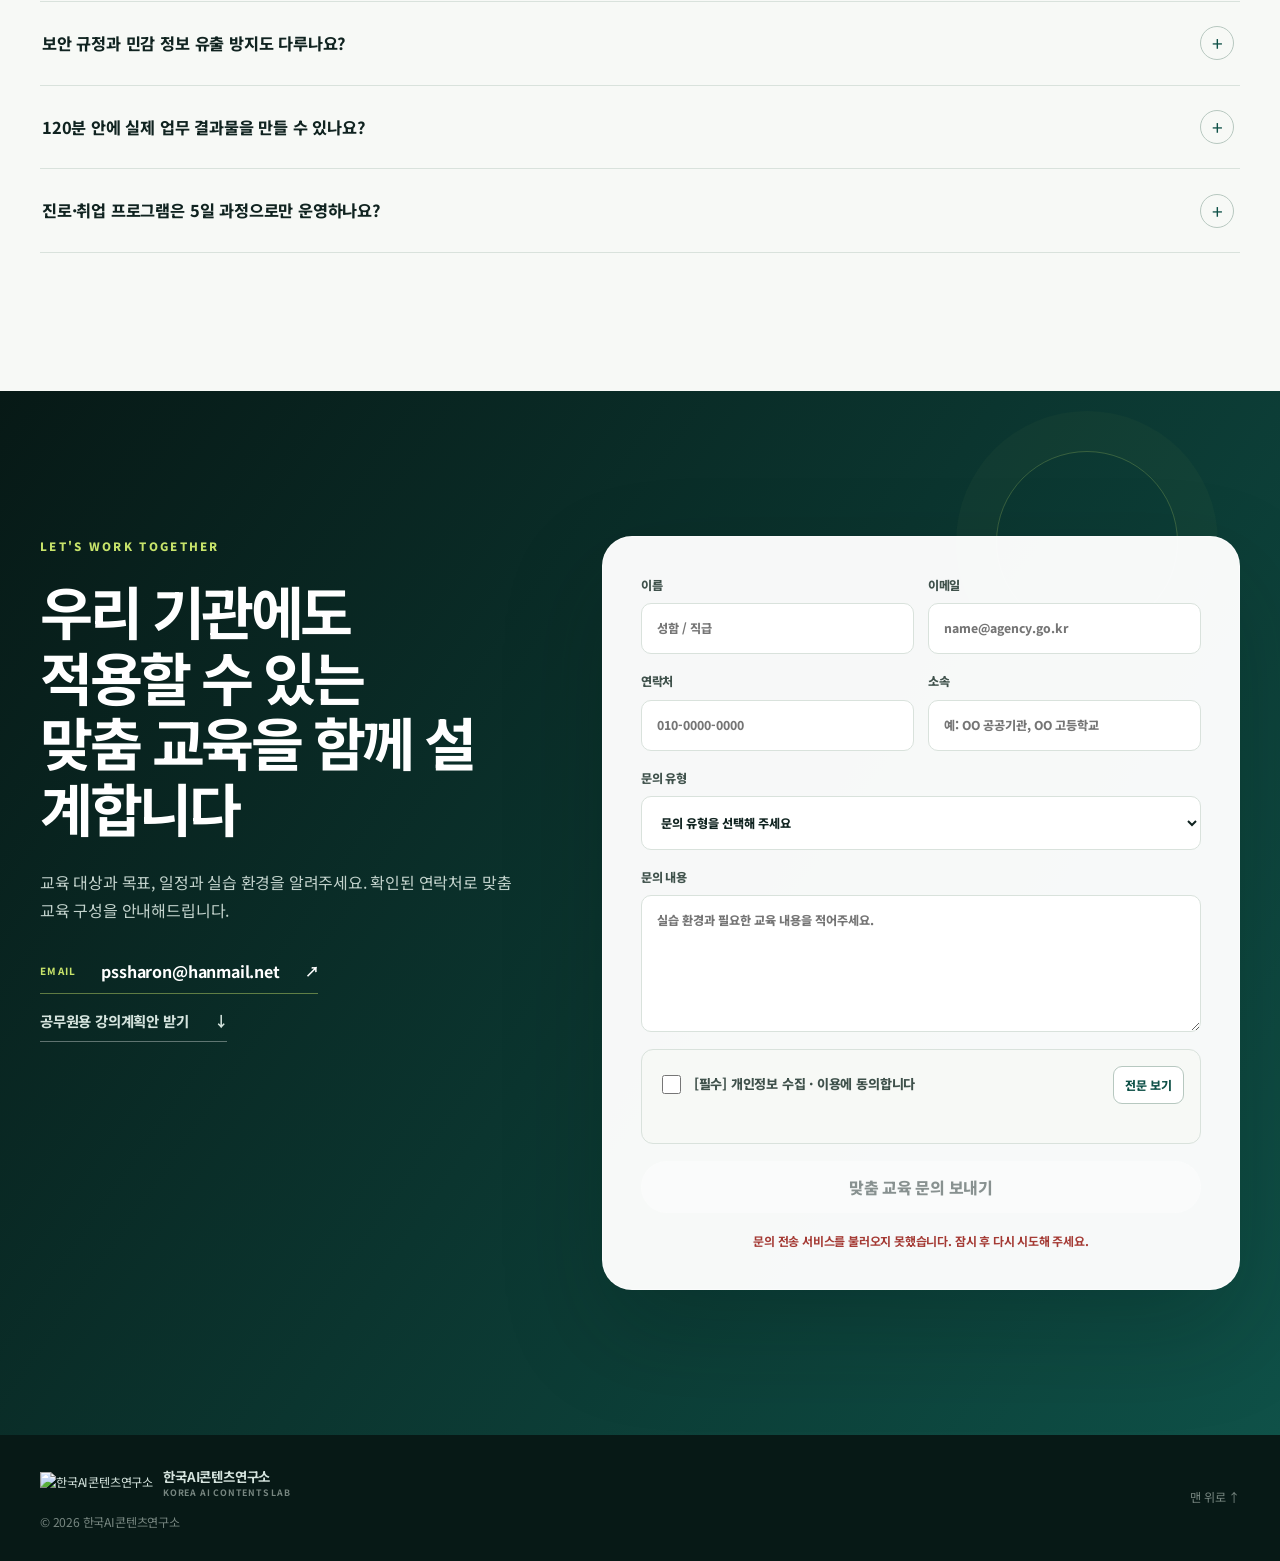
==== commit 1dc84e9c: "Highlight instructor and add contact schema" ====
--- a/index.html
+++ b/index.html
@@ -4,6 +4,8 @@
   <meta charset="utf-8">
   <meta name="viewport" content="width=device-width, initial-scale=1">
   <meta name="description" content="공무원 및 교육기관 AI 활용 전문 강사">
+  <meta name="author" content="AI 강사 박정숙">
+  <meta name="date" content="2026-09-08">
   <title>AI 강사 박정숙 | 공무원 및 교육기관 AI 활용 전문 강사</title>
   <link rel="canonical" href="https://gangsa73.vercel.app/">
   <meta property="og:title" content="AI 강사 박정숙 | 공무원 및 교육기관 AI 활용 전문 강사">
@@ -15,12 +17,23 @@
   {
     "@context": "https://schema.org",
     "@type": "Person",
-    "name": "박정숙",
+    "name": "AI 강사 박정숙",
     "jobTitle": "공무원 및 교육기관 AI 활용 전문 강사",
     "knowsAbout": ["AI 강의", "AI 융합 코칭 연구", "챗GPT 교육", "기업 교육"],
     "url": "https://gangsa73.vercel.app/",
     "image": "https://gangsa73.vercel.app/프로파일.png",
-    "sameAs": ["https://hanconyeon.com/"]
+    "sameAs": ["https://hanconyeon.com/"],
+    "contactPoint": {
+      "@type": "ContactPoint",
+      "contactType": "수강 문의",
+      "email": "pssharon73@gmail.com",
+      "url": "https://gangsa73.vercel.app/#contact"
+    },
+    "mainEntityOfPage": {
+      "@type": "WebPage",
+      "@id": "https://gangsa73.vercel.app/",
+      "datePublished": "2026-09-08"
+    }
   }
   </script>
   <link rel="preconnect" href="https://fonts.googleapis.com">
@@ -51,6 +64,10 @@
     <section class="hero section">
       <div class="hero-copy reveal">
         <p class="eyebrow">AI WORK INNOVATION × CAREER DESIGN</p>
+        <div class="hero-author" aria-label="강사 및 작성일">
+          <strong>AI 강사 박정숙</strong>
+          <time datetime="2026-09-08">작성일 2026. 09. 08</time>
+        </div>
         <h1>AI 시대 업무 혁신,<br><em>일과 조직문화로 확장합니다</em></h1>
         <p class="hero-description">공공기관의 보고서·민원 업무 혁신부터 직업계고 학생의 직무탐색·NCS·면접까지. 설명으로 끝나지 않고 참여자가 직접 결과물을 완성하는 교육을 설계합니다.</p>
         <div class="badges" aria-label="주요 교육 대상">
--- a/styles.css
+++ b/styles.css
@@ -178,6 +178,9 @@
 }
 .hero-copy { max-width: 720px; }
 .hero .eyebrow { color: var(--accent); }
+.hero-author { display: inline-flex; align-items: center; gap: 11px; margin: -6px 0 24px; padding: 9px 13px; border: 1px solid rgba(255,255,255,.2); border-radius: 999px; background: rgba(255,255,255,.07); backdrop-filter: blur(6px); }
+.hero-author strong { color: var(--white); font-size: .91rem; letter-spacing: -.02em; }
+.hero-author time { padding-left: 11px; color: #bdcec8; border-left: 1px solid rgba(255,255,255,.2); font-size: .72rem; font-weight: 600; }
 .hero h1 { margin: 0; font-size: clamp(3.4rem, 6vw, 6.35rem); line-height: 1.03; letter-spacing: -.072em; text-wrap: balance; }
 .hero h1 em { color: var(--accent); font-style: normal; }
 .hero-description { max-width: 680px; margin: 30px 0 28px; color: #cfddd8; font-size: 1.08rem; line-height: 1.8; }
@@ -673,6 +676,7 @@
   .section-heading > p:last-child { margin-top: 17px; font-size: .94rem; line-height: 1.75; }
 
   .hero.section { padding: 106px 16px 72px; gap: 42px; }
+  .hero-author { max-width: 100%; margin-bottom: 20px; }
   .hero h1 { font-size: clamp(2.5rem, 11.3vw, 3.05rem); line-height: 1.08; letter-spacing: -.065em; }
   .hero-description { margin-top: 23px; font-size: .96rem; line-height: 1.78; }
   .badges { flex-wrap: nowrap; gap: 7px; margin-top: 24px; padding-bottom: 5px; overflow-x: auto; scrollbar-width: none; scroll-snap-type: x proximity; }
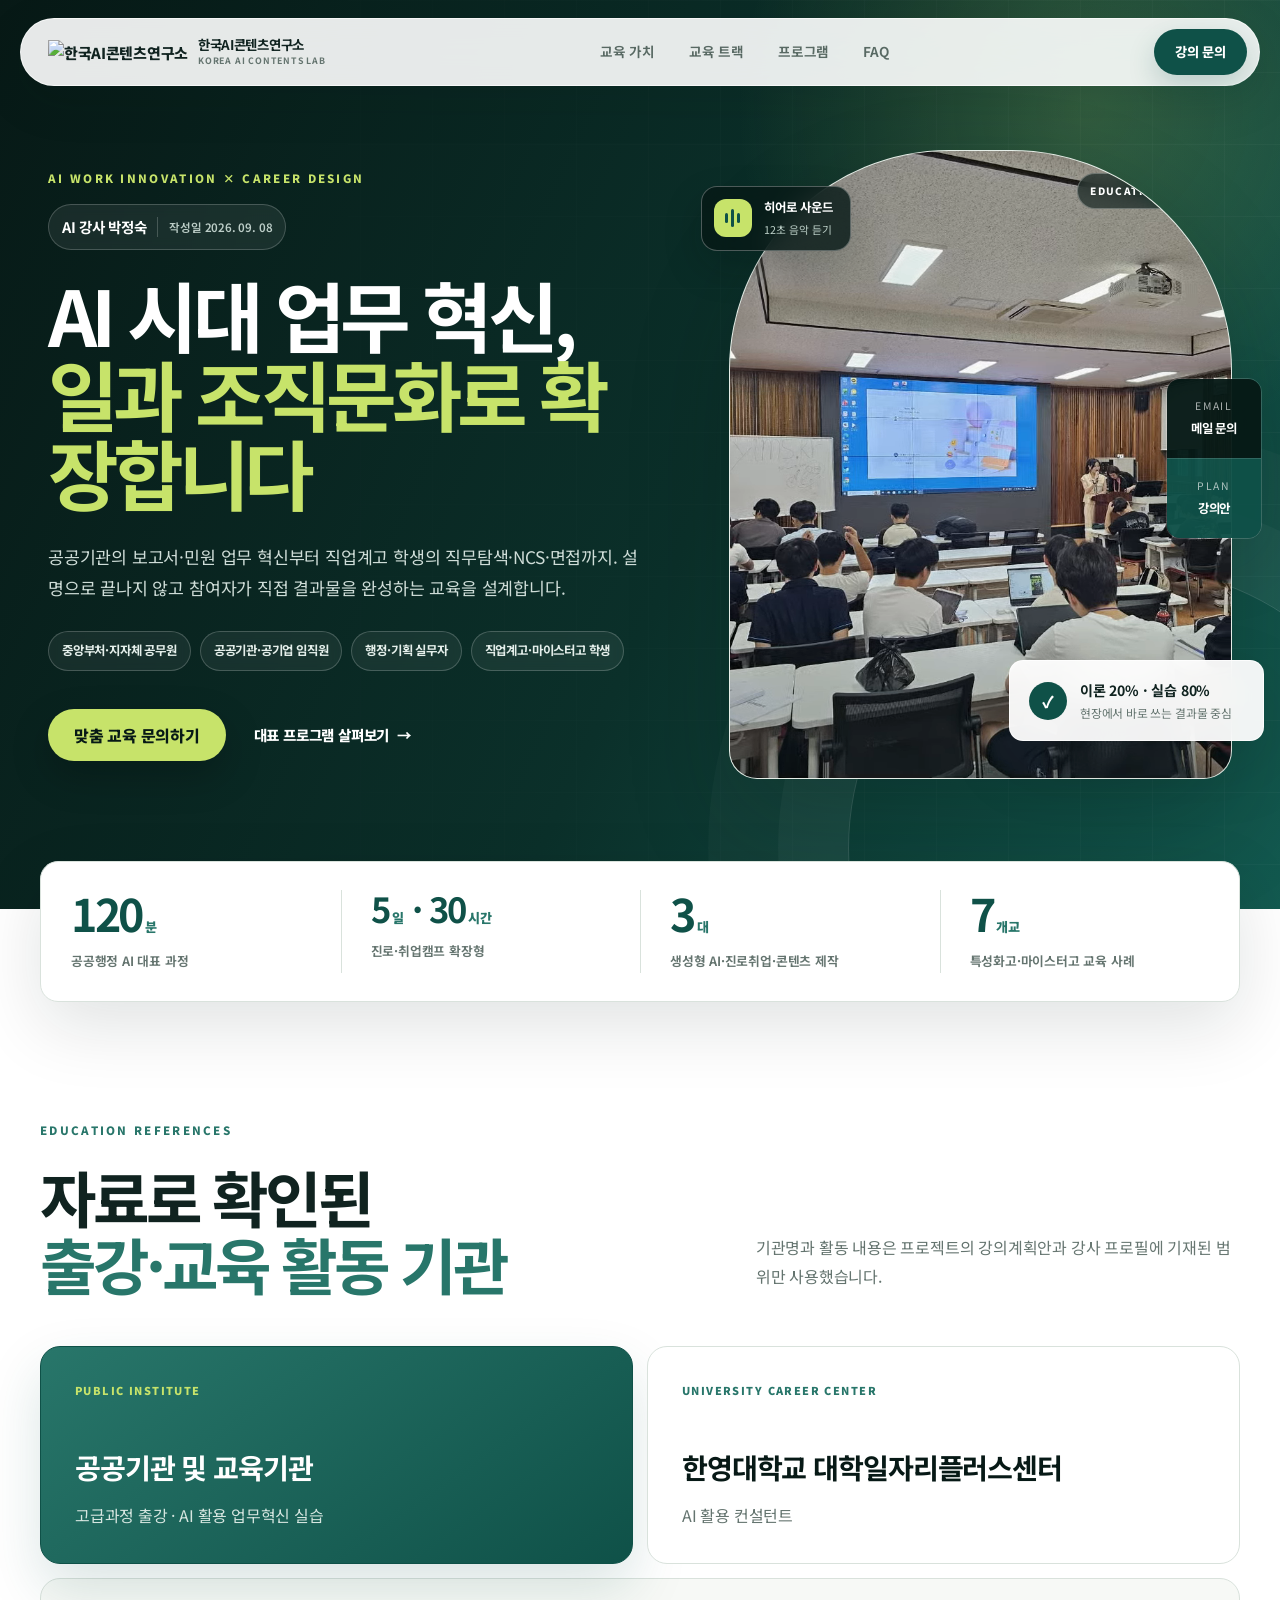
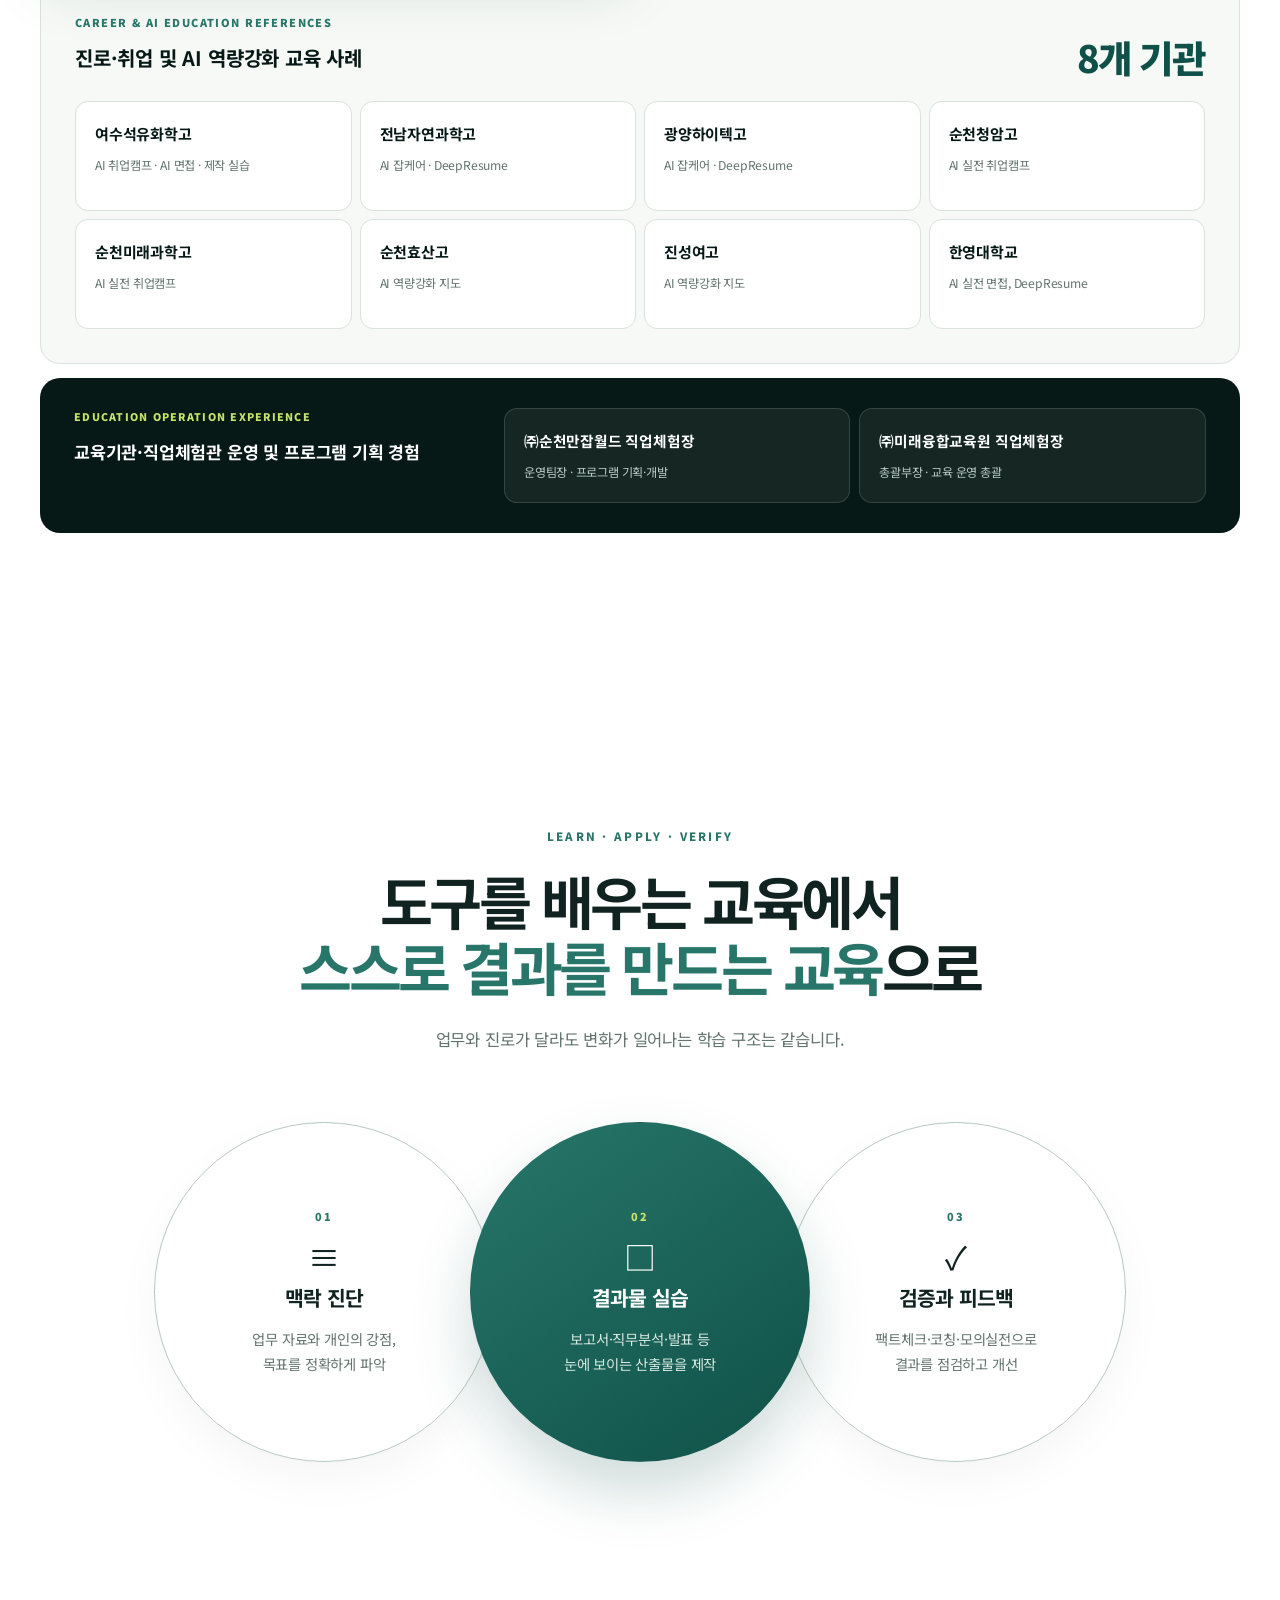
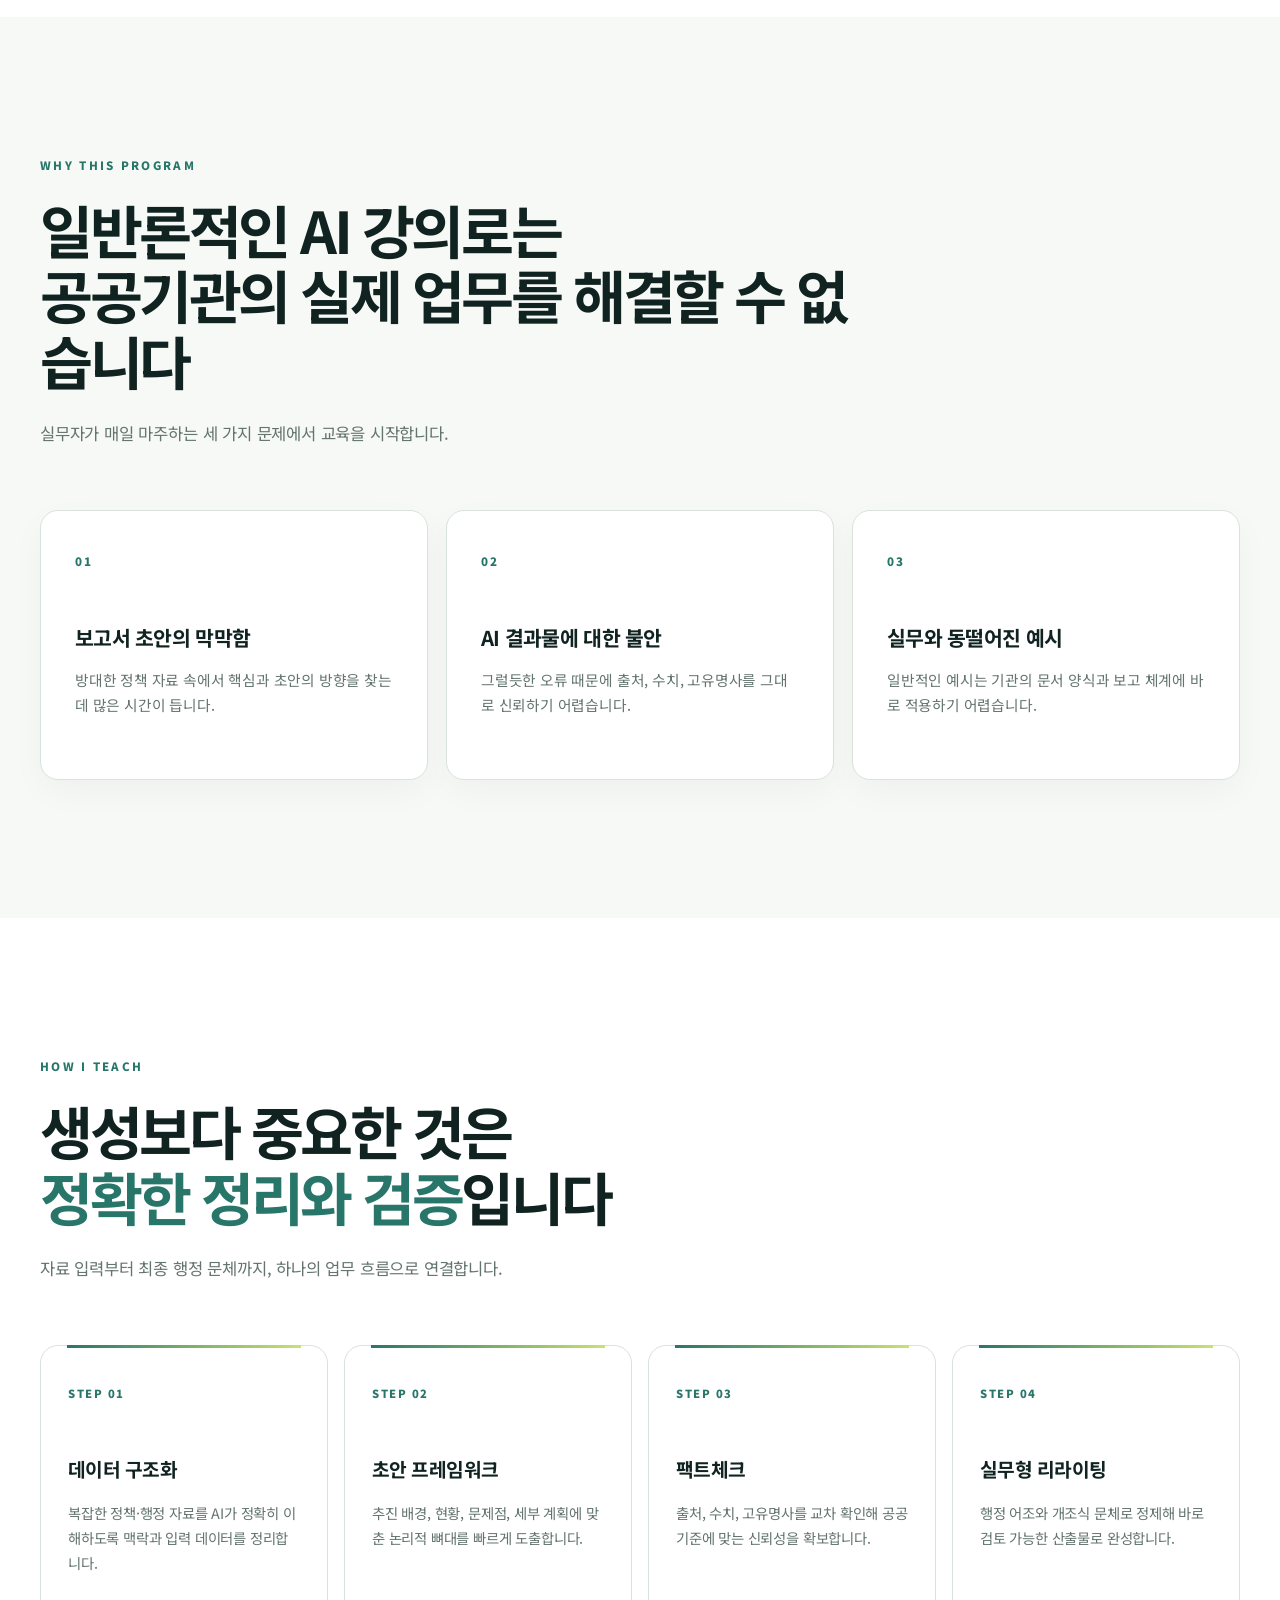
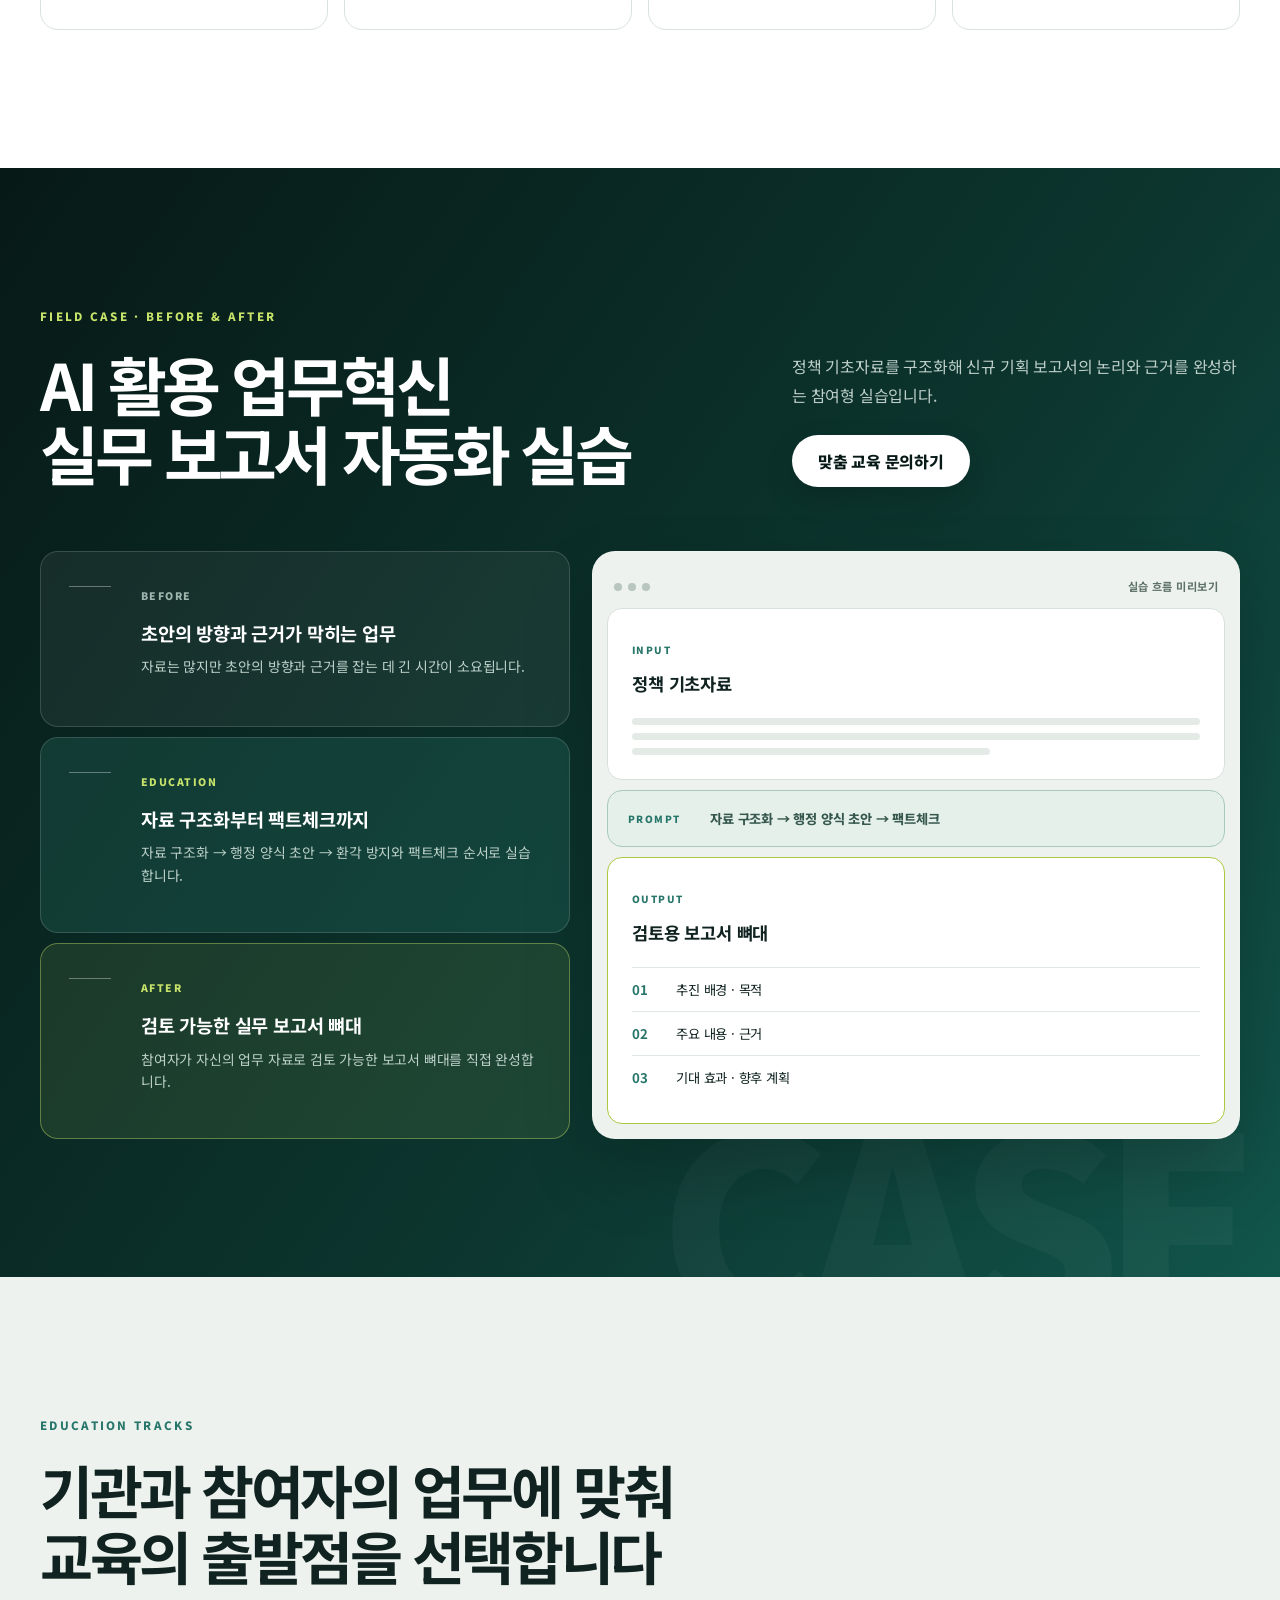
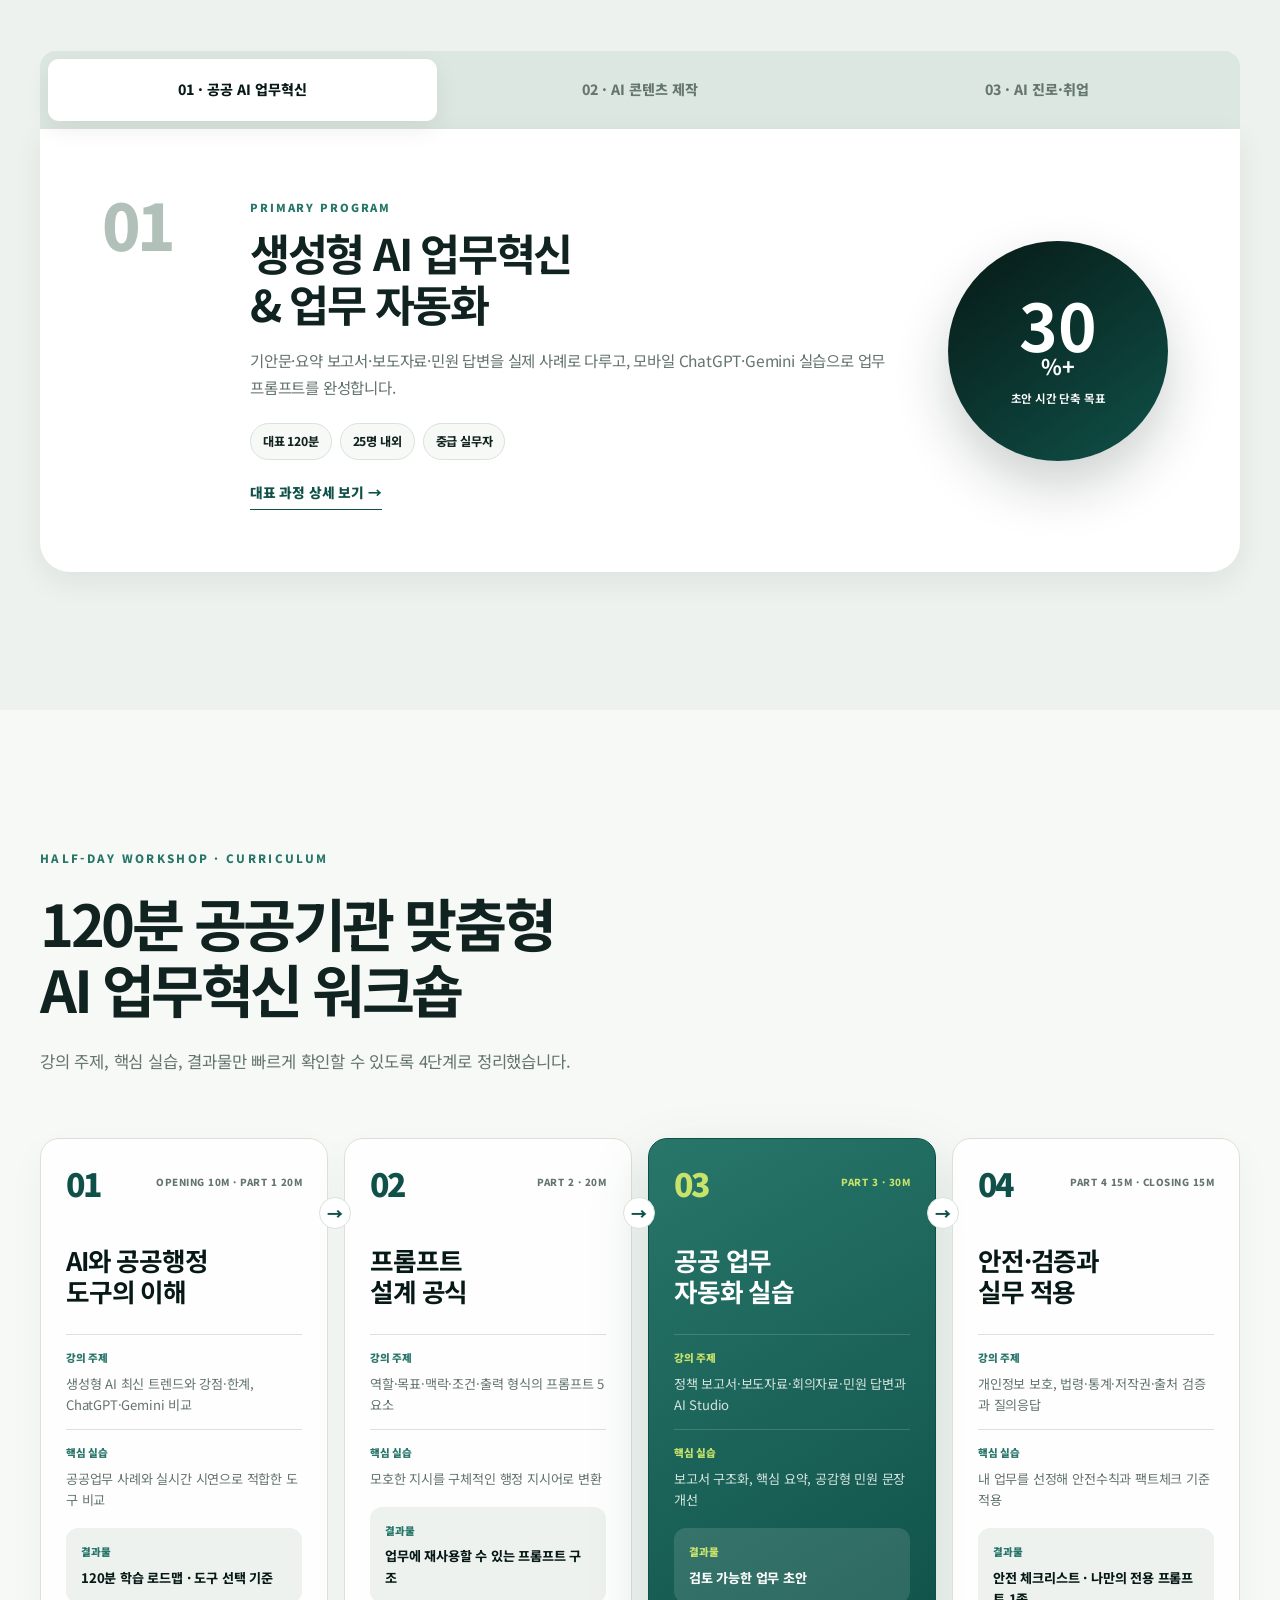
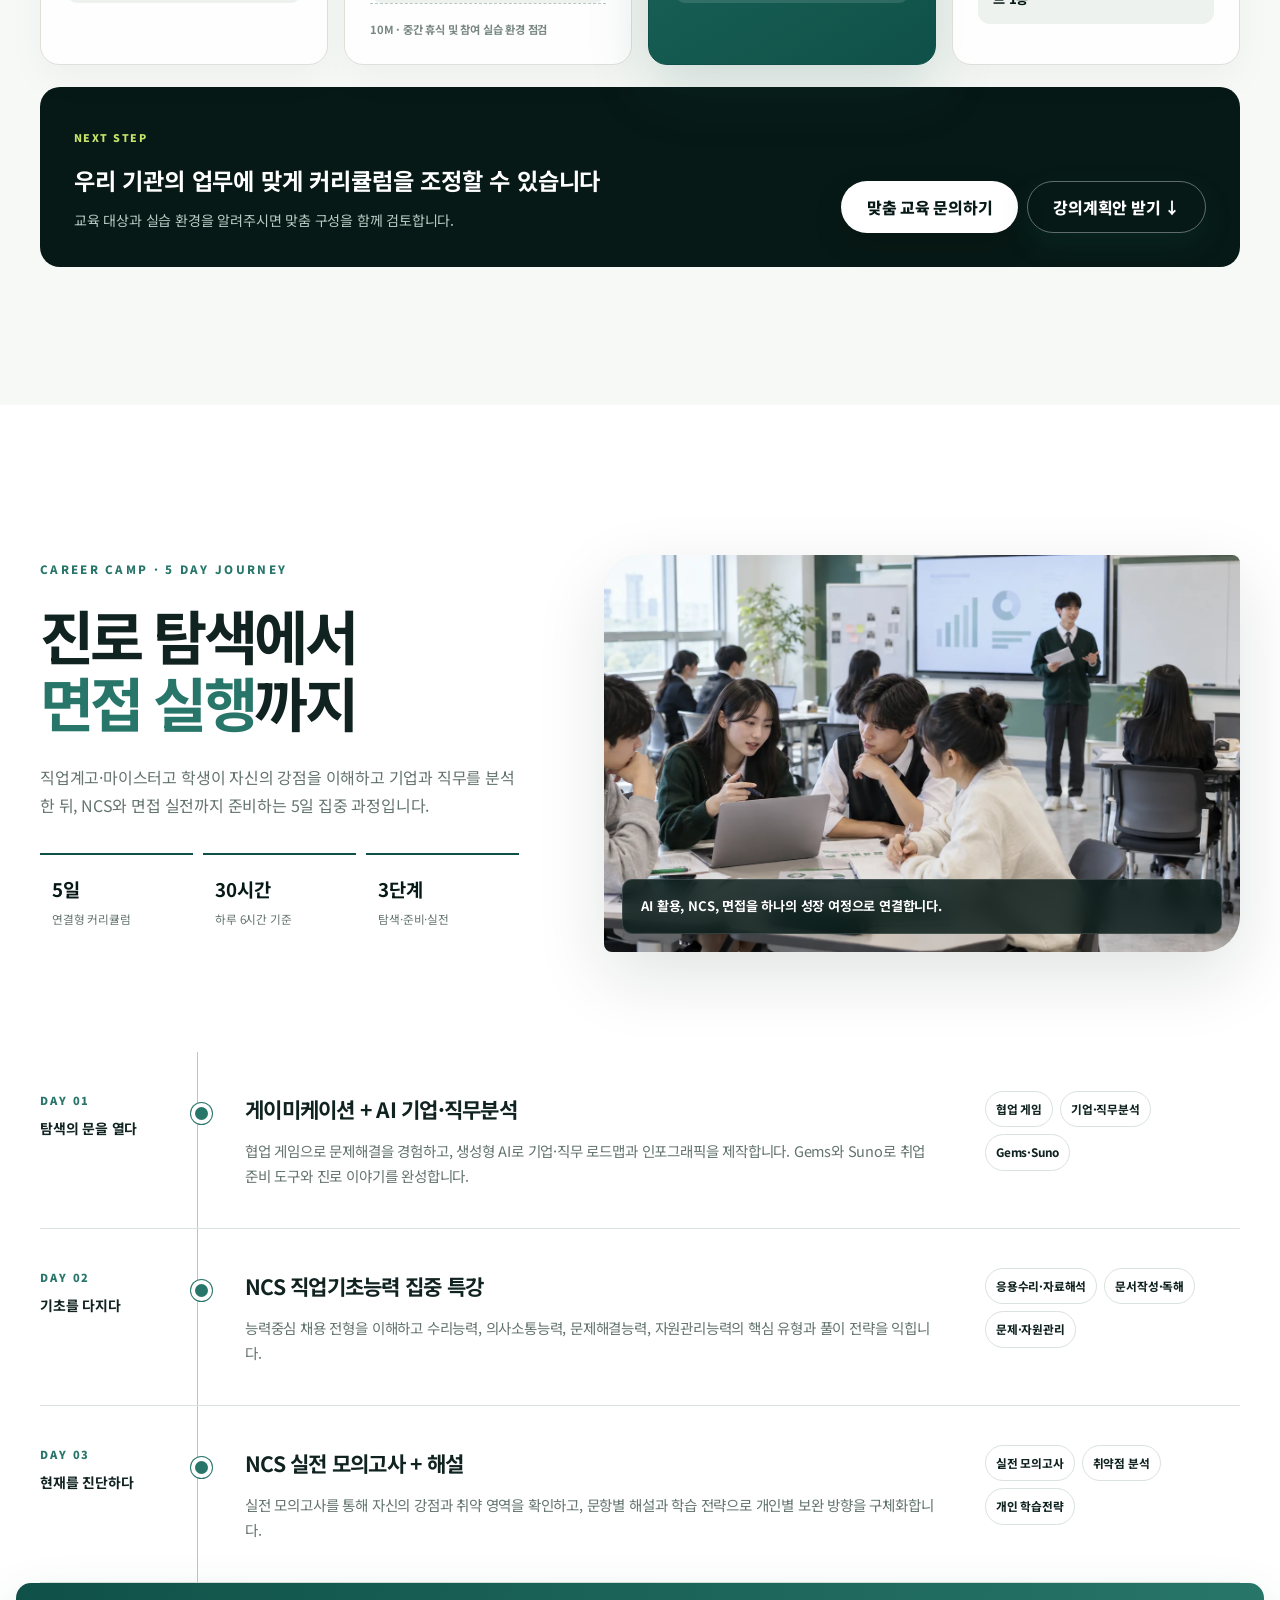
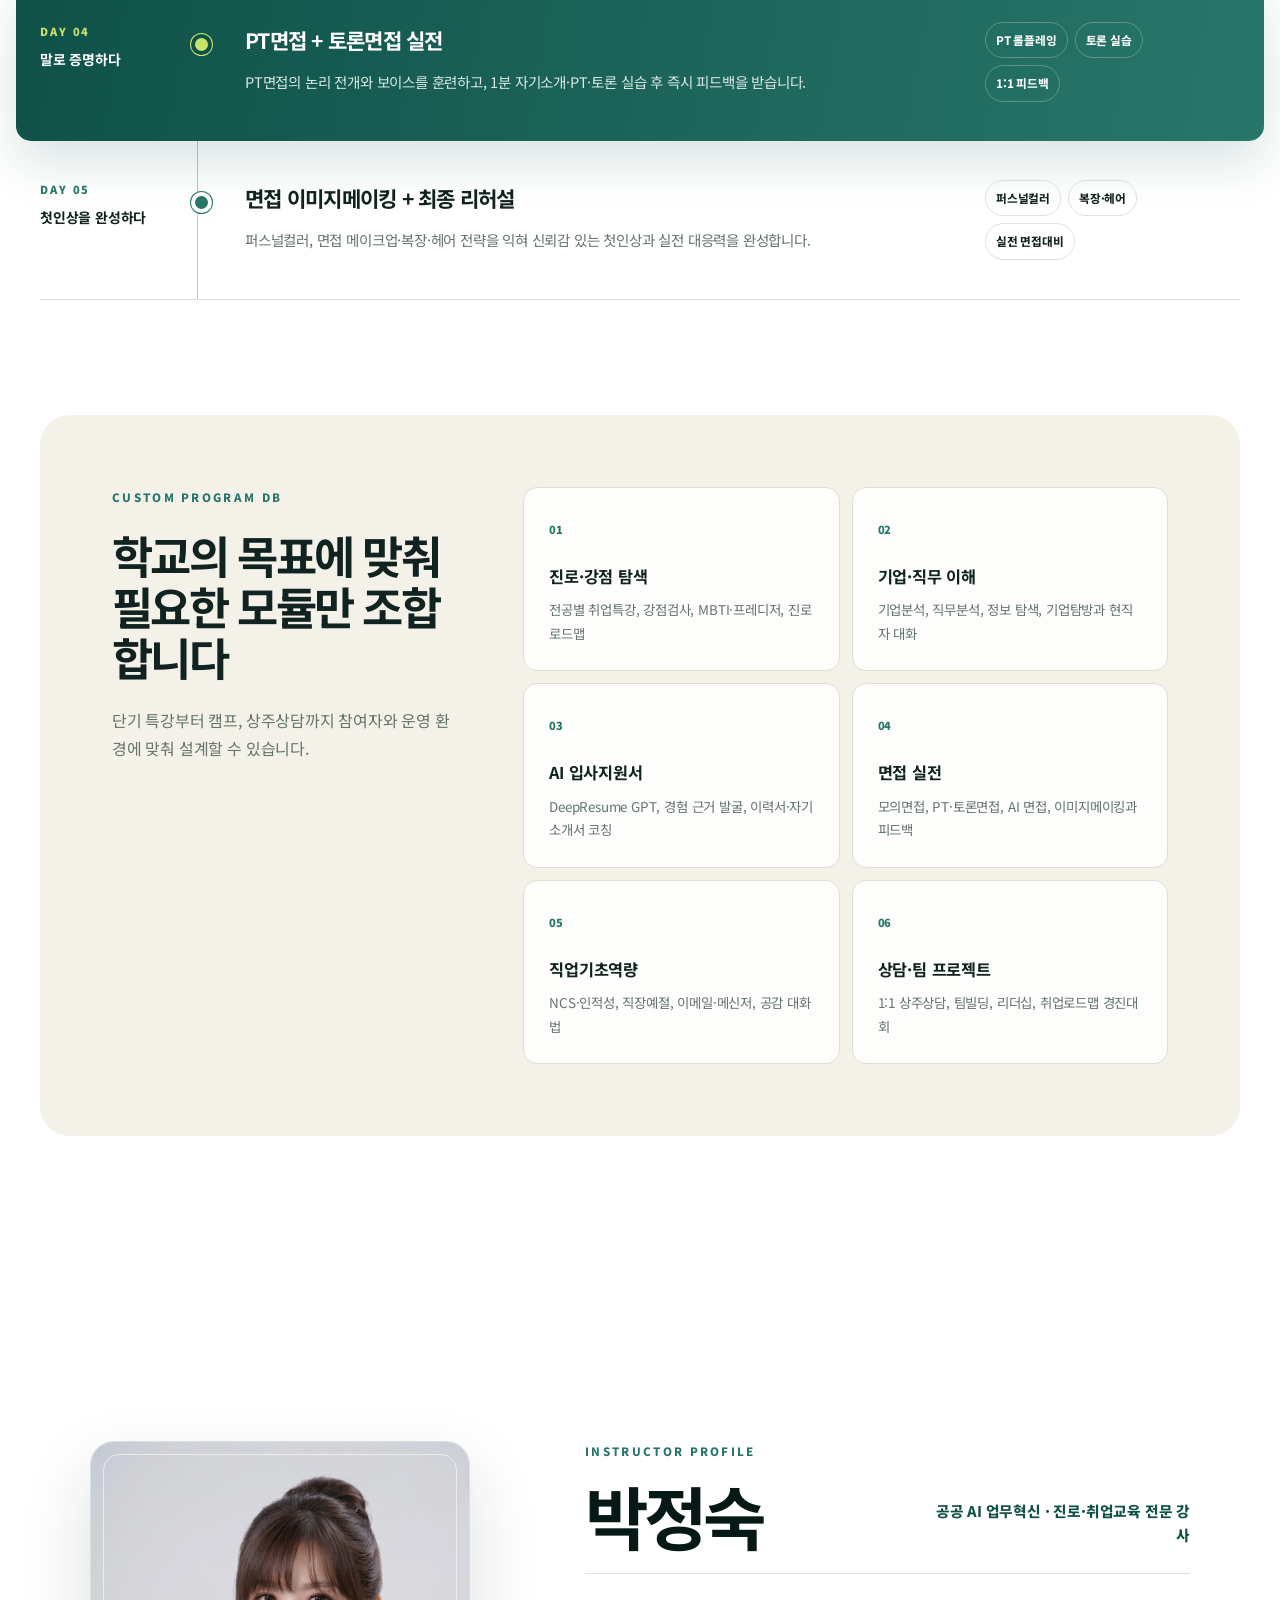
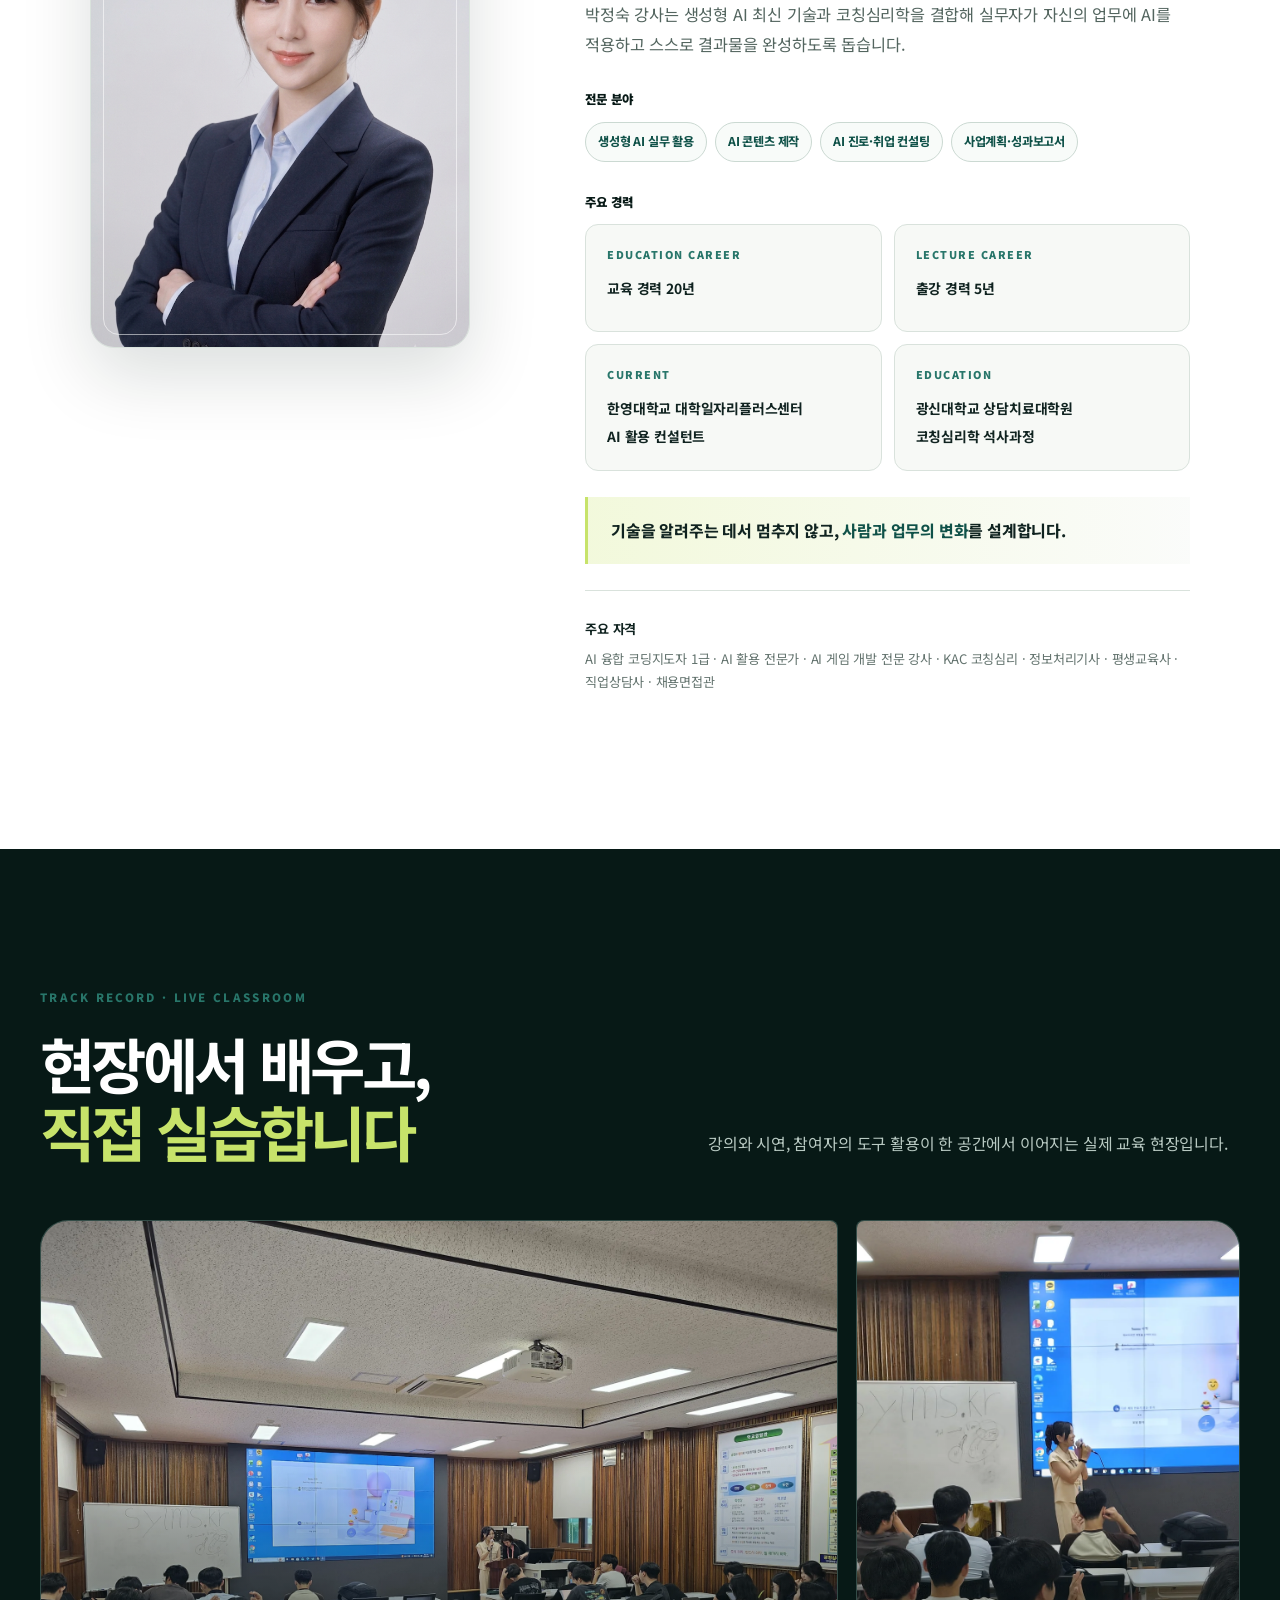
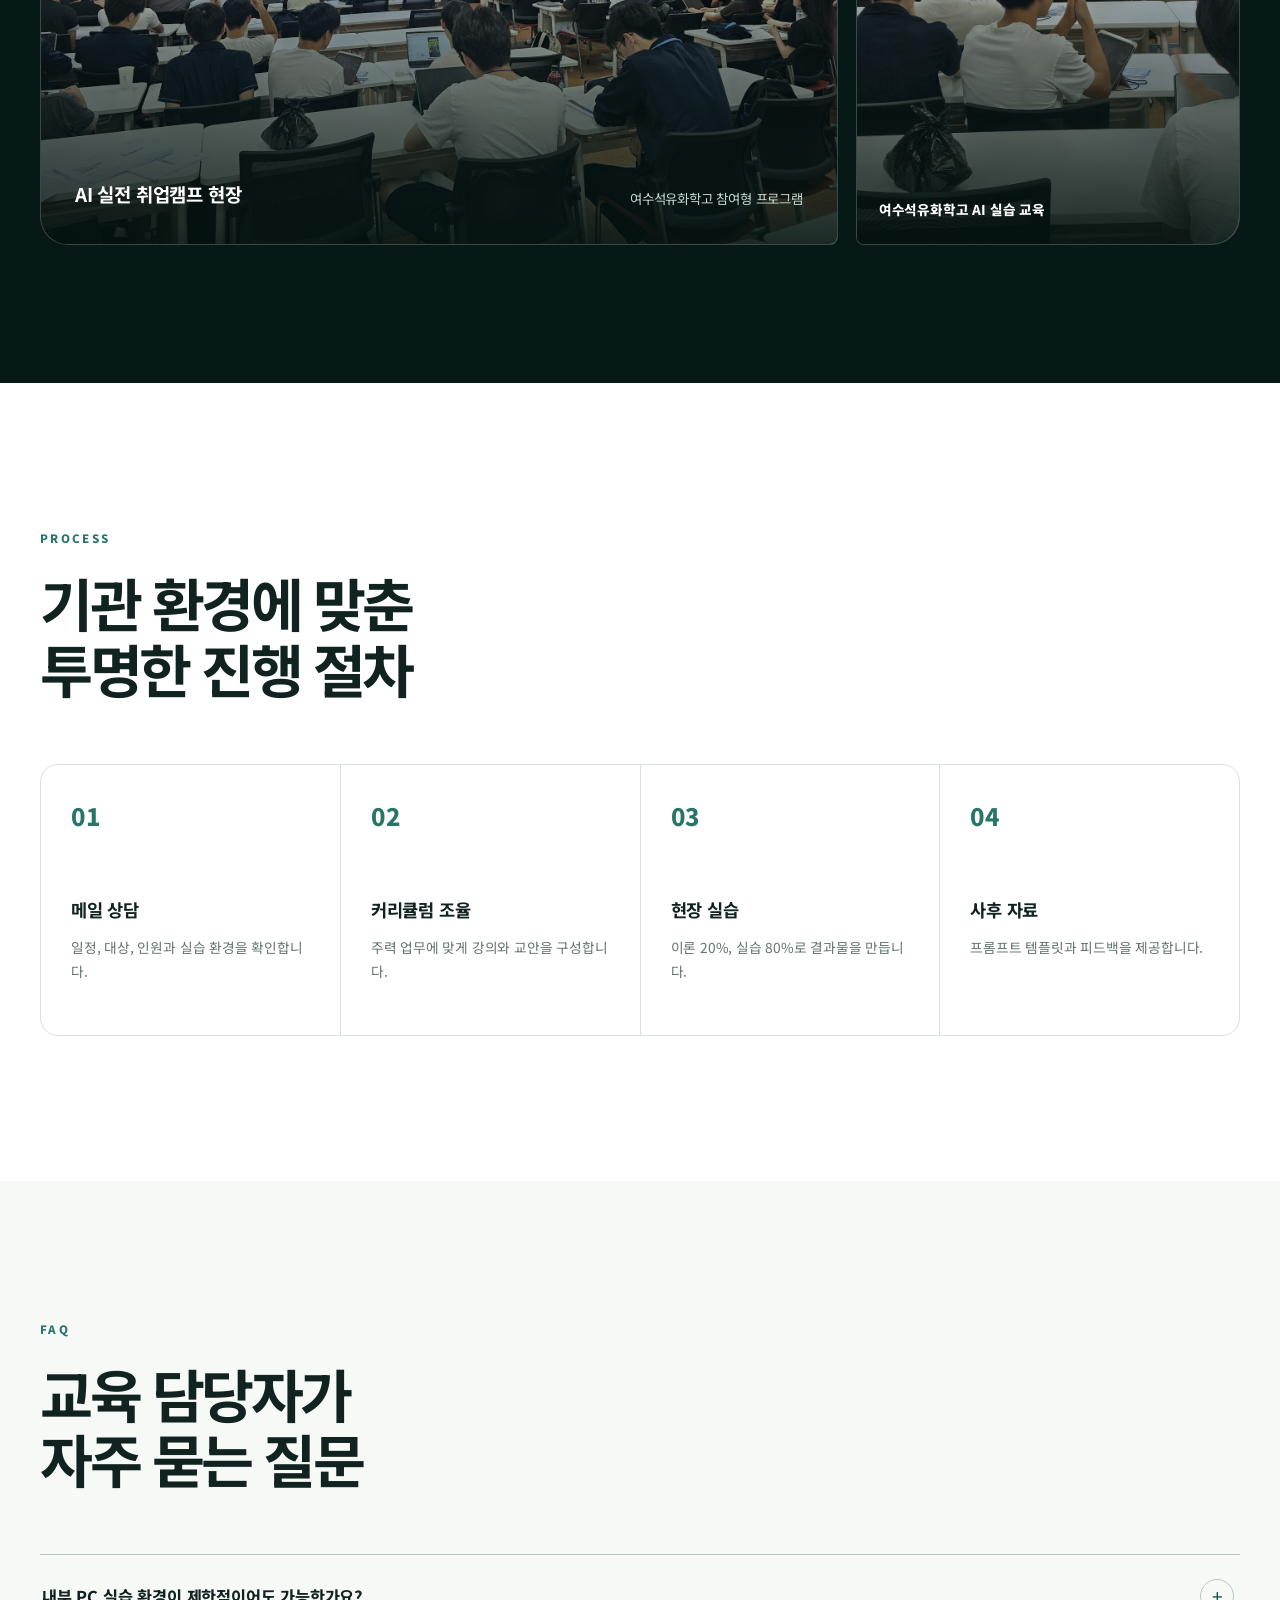
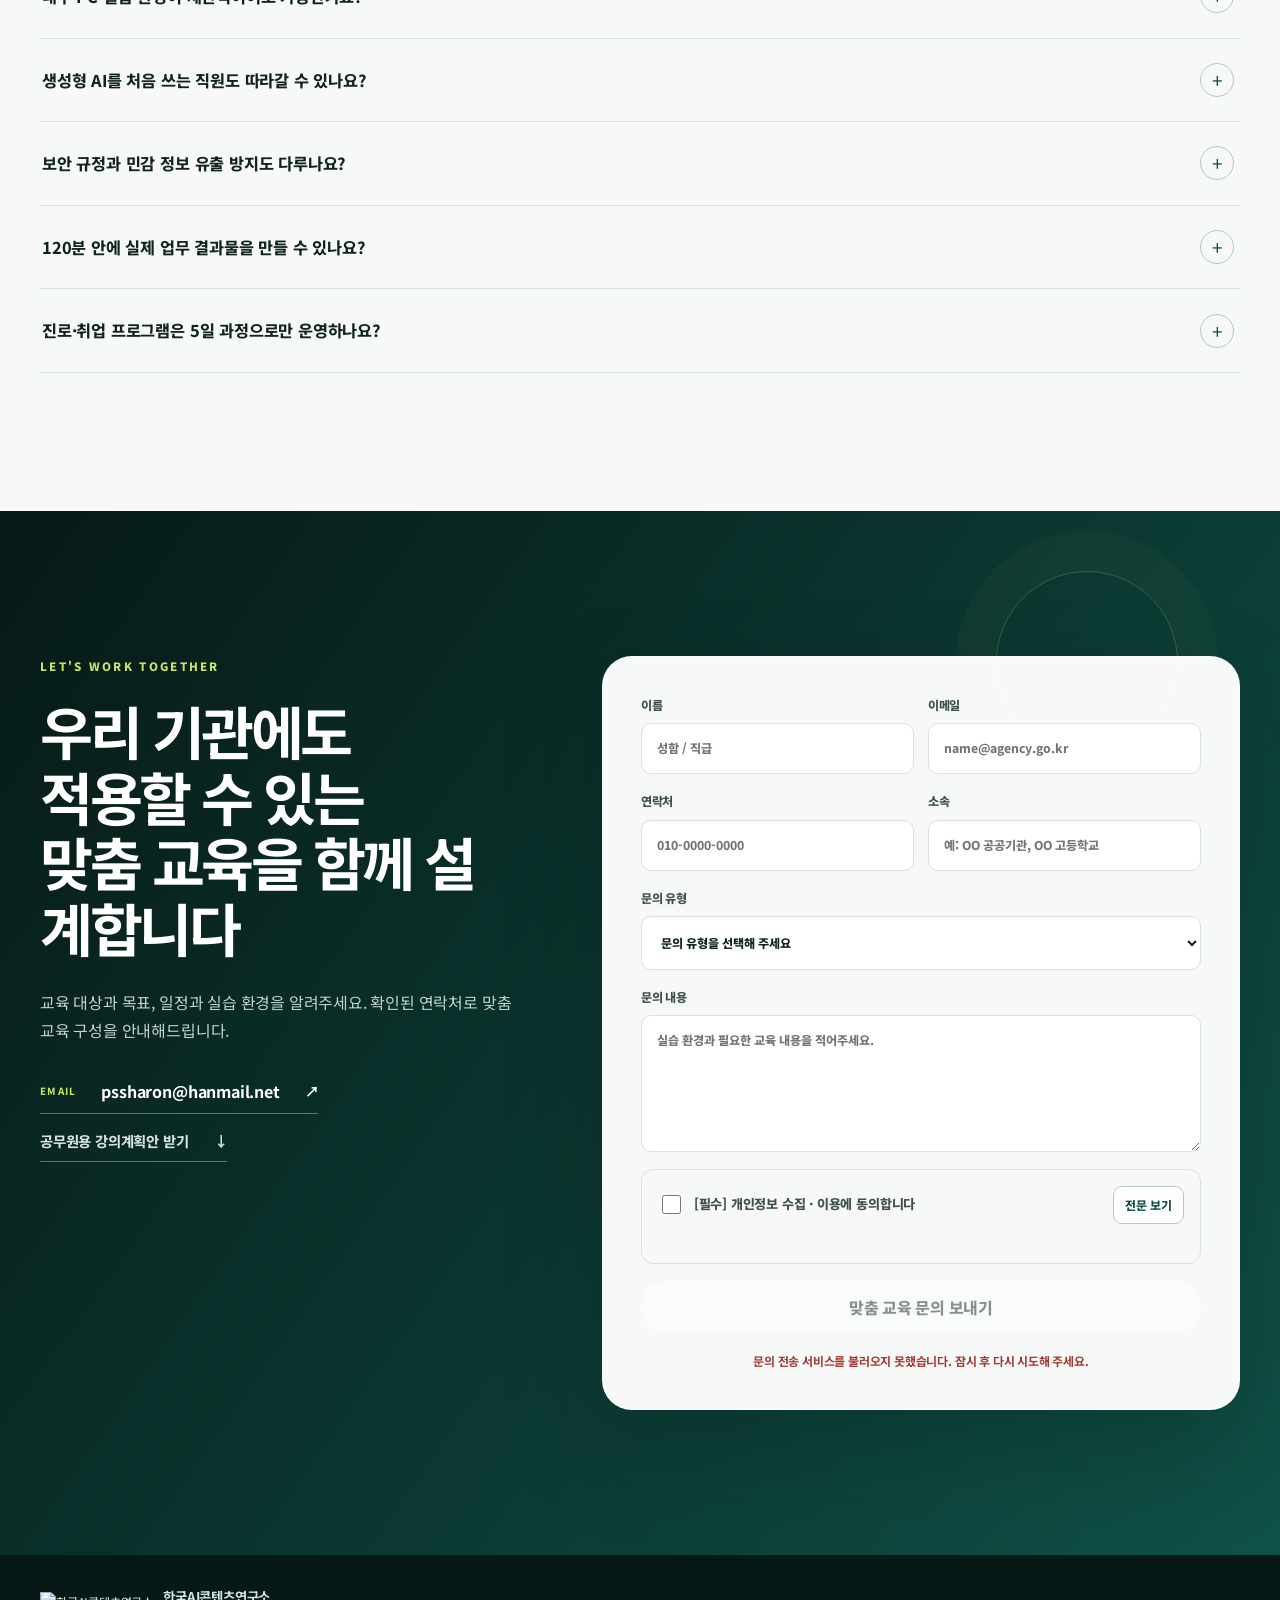
==== commit 30213719: "Add instructor experience highlights" ====
--- a/index.html
+++ b/index.html
@@ -296,6 +296,8 @@
         </div>
         <p class="profile-group-label">주요 경력</p>
         <div class="profile-facts">
+          <div><small>EDUCATION CAREER</small><strong>교육 경력 20년</strong></div>
+          <div><small>LECTURE CAREER</small><strong>출강 경력 5년</strong></div>
           <div><small>CURRENT</small><strong>한영대학교 대학일자리플러스센터<br>AI 활용 컨설턴트</strong></div>
           <div><small>EDUCATION</small><strong>광신대학교 상담치료대학원<br>코칭심리학 석사과정</strong></div>
         </div>
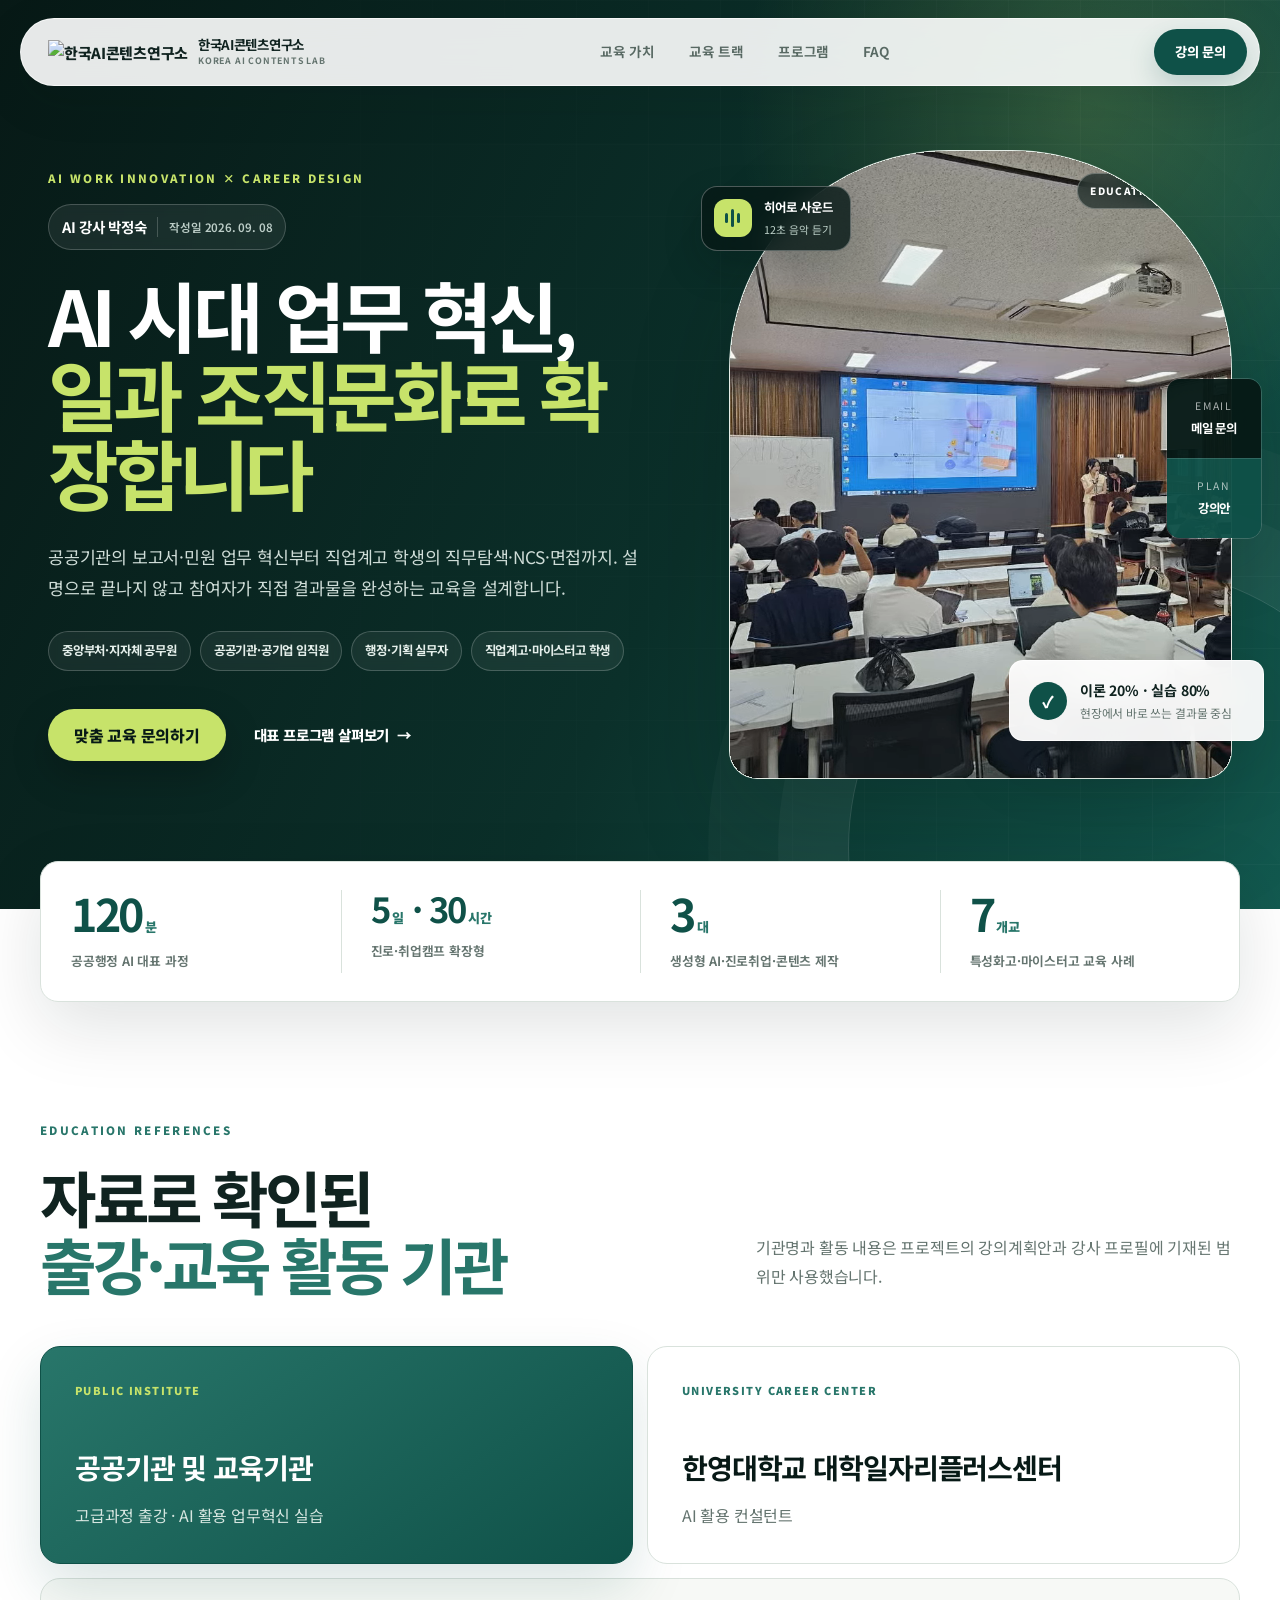
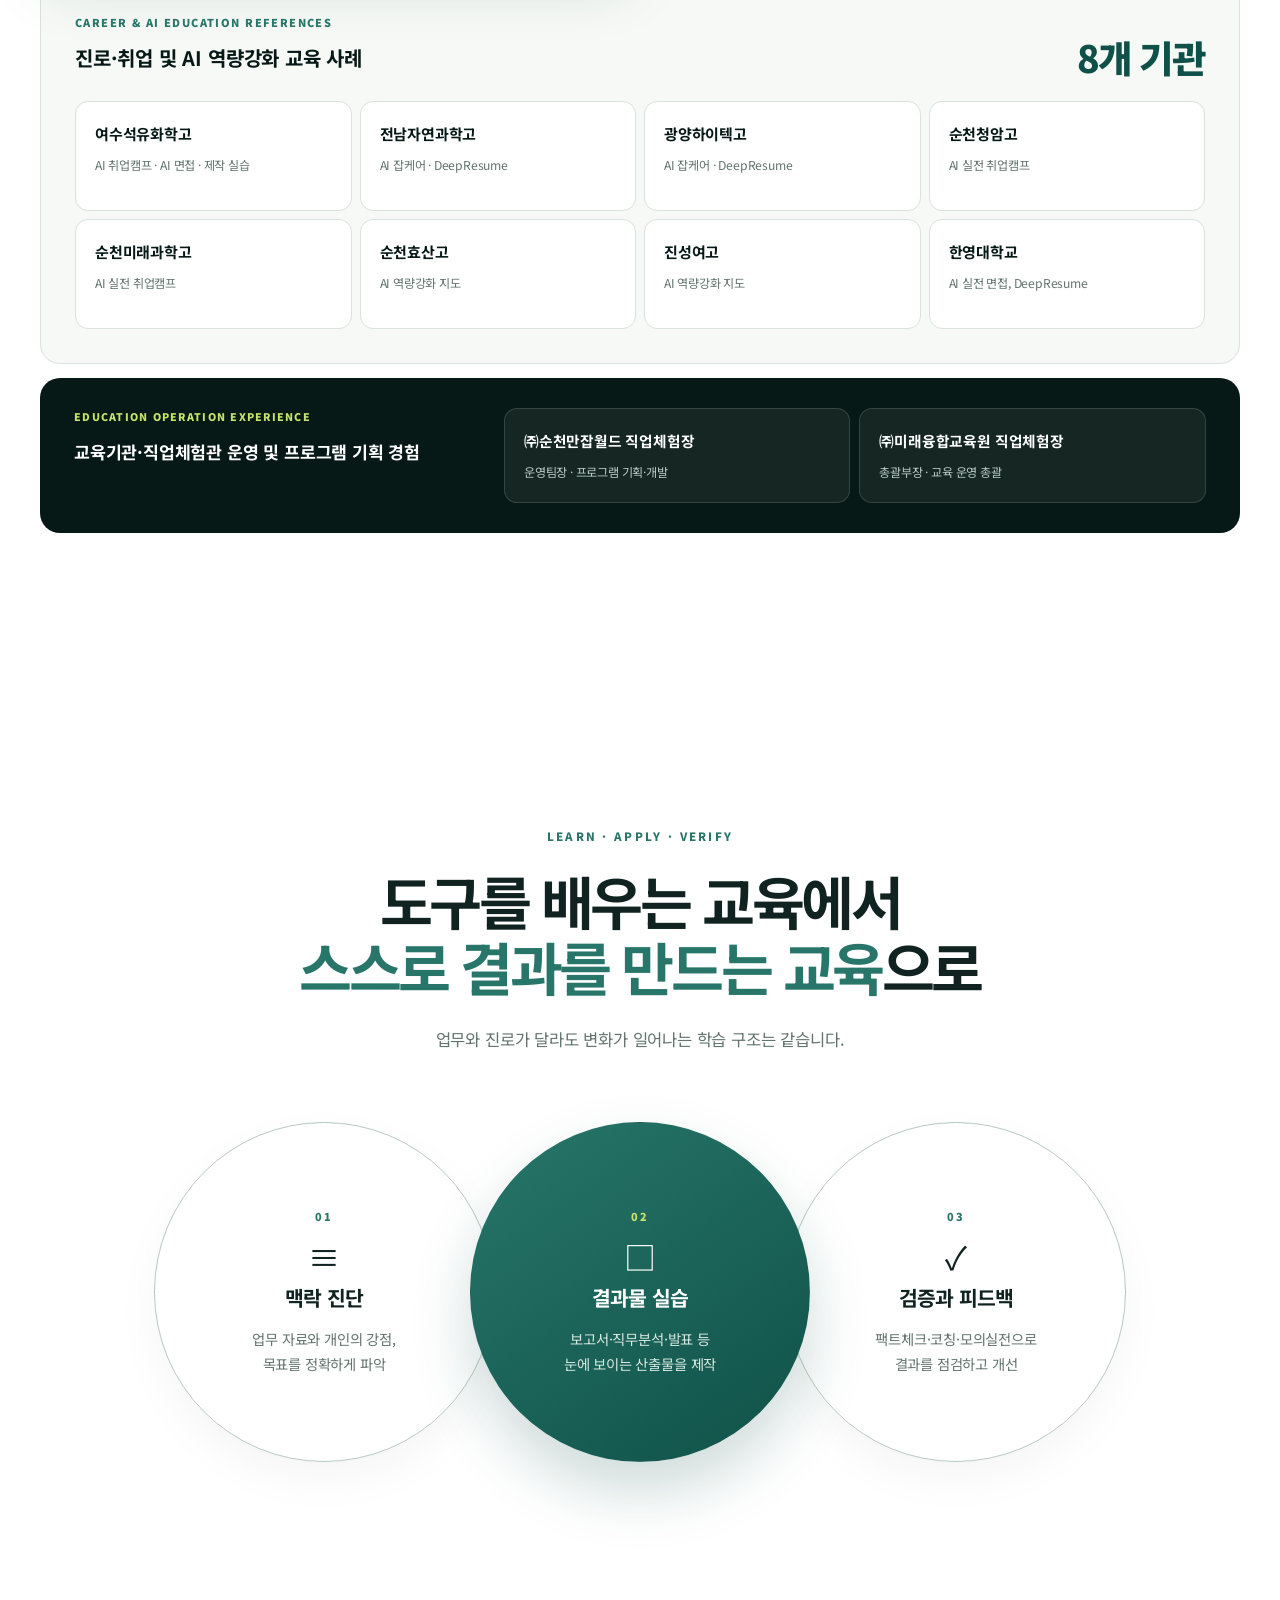
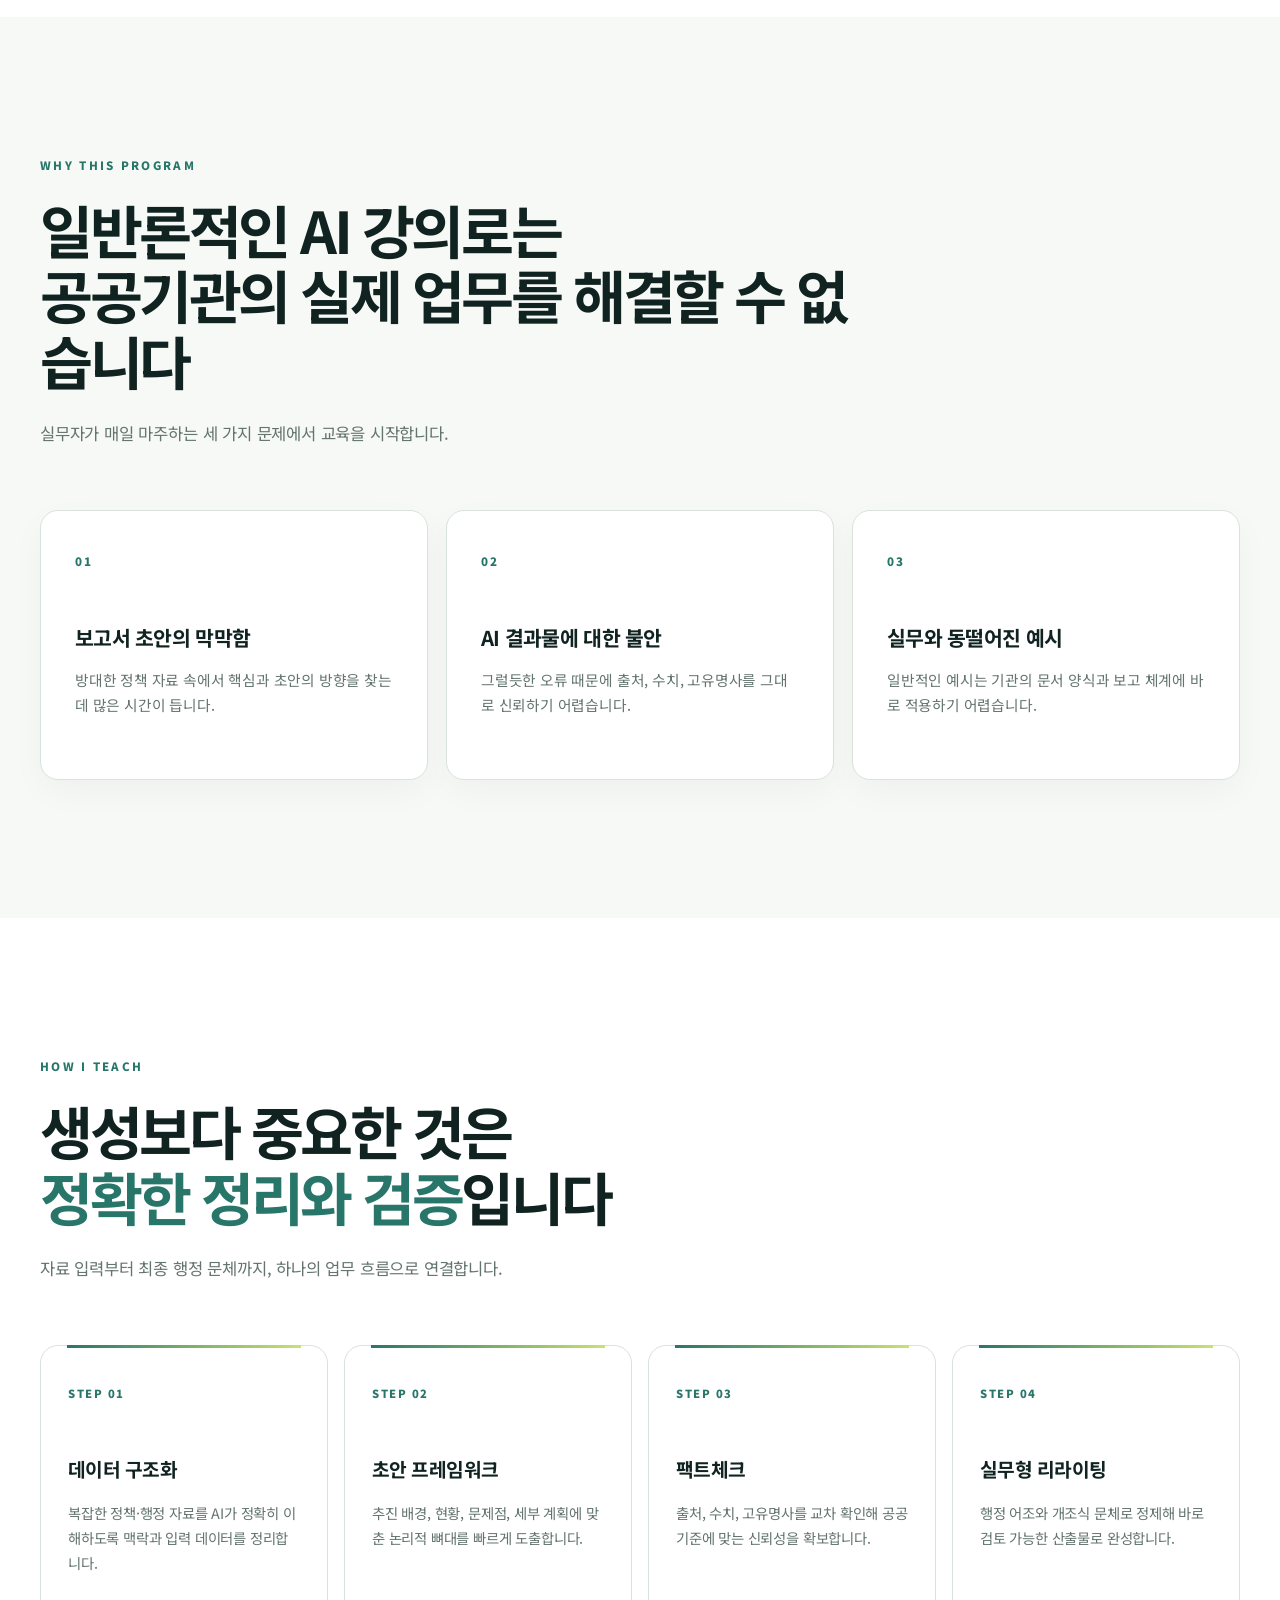
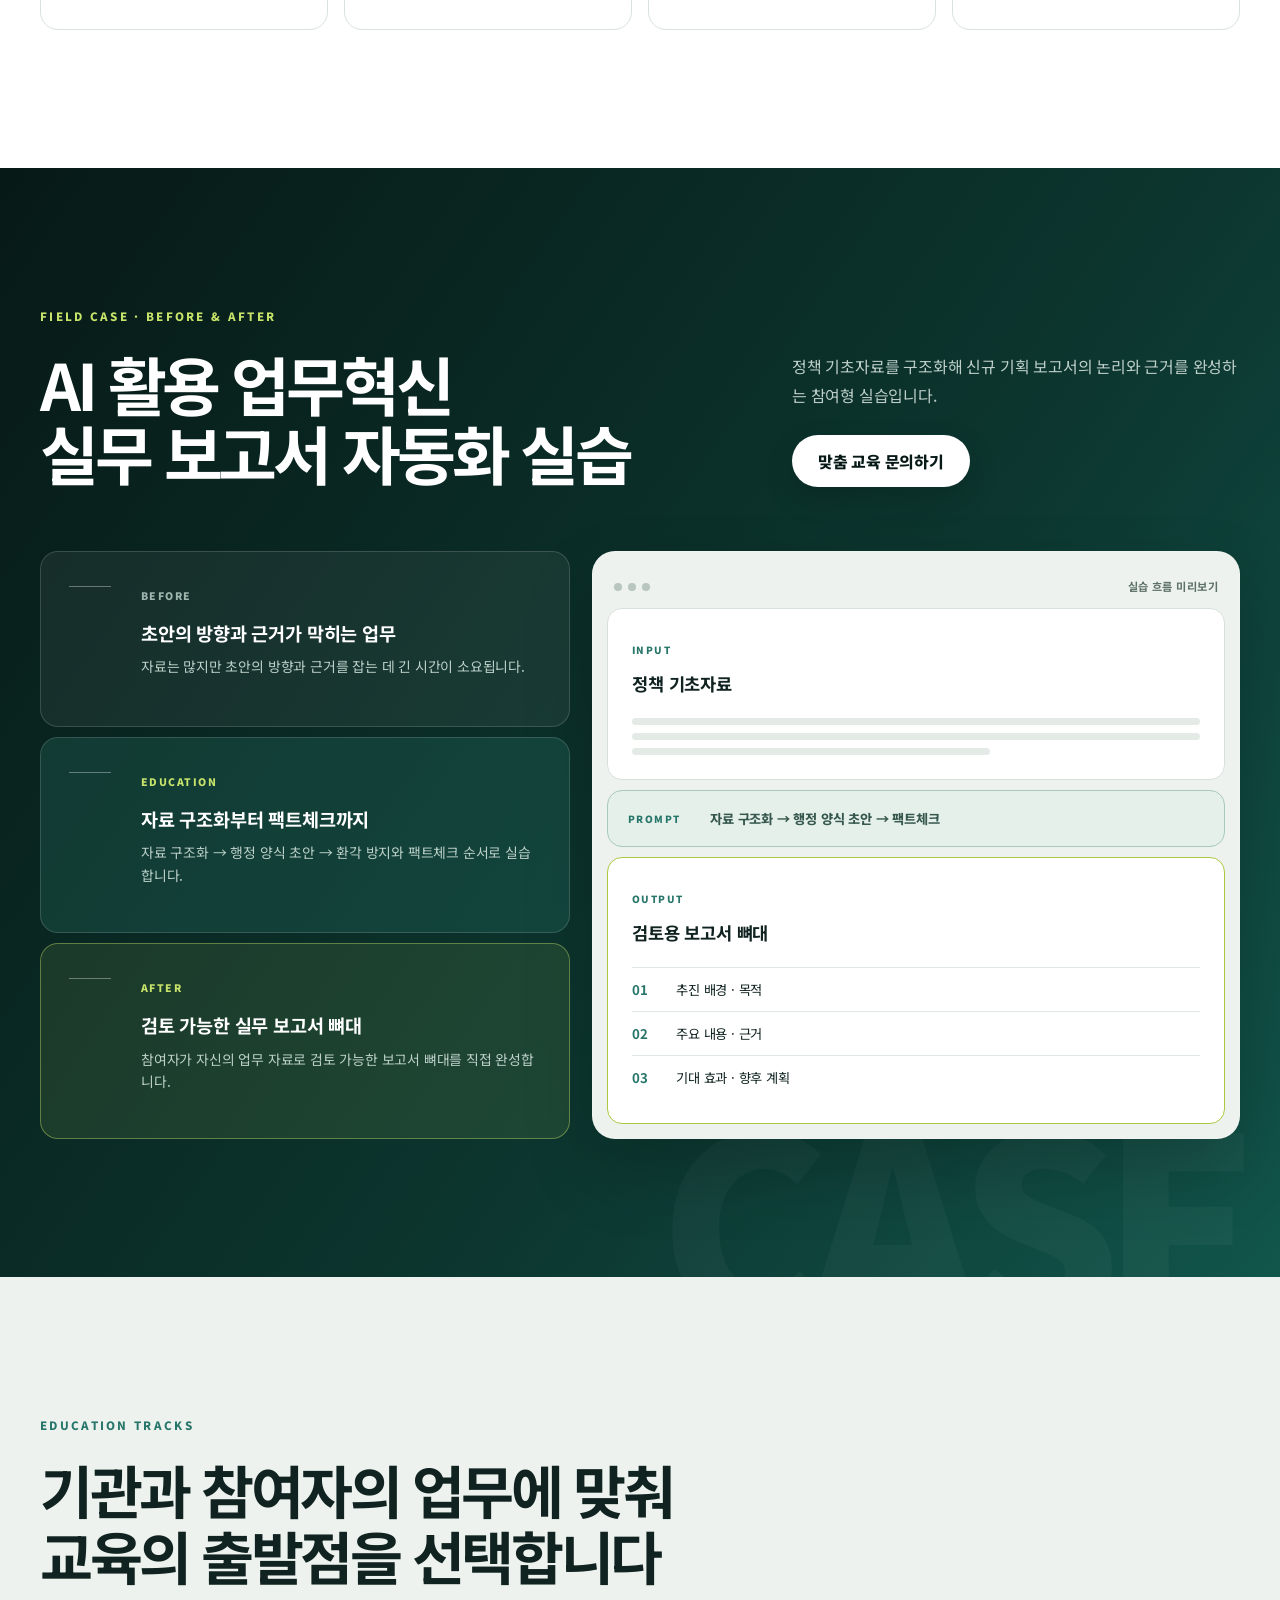
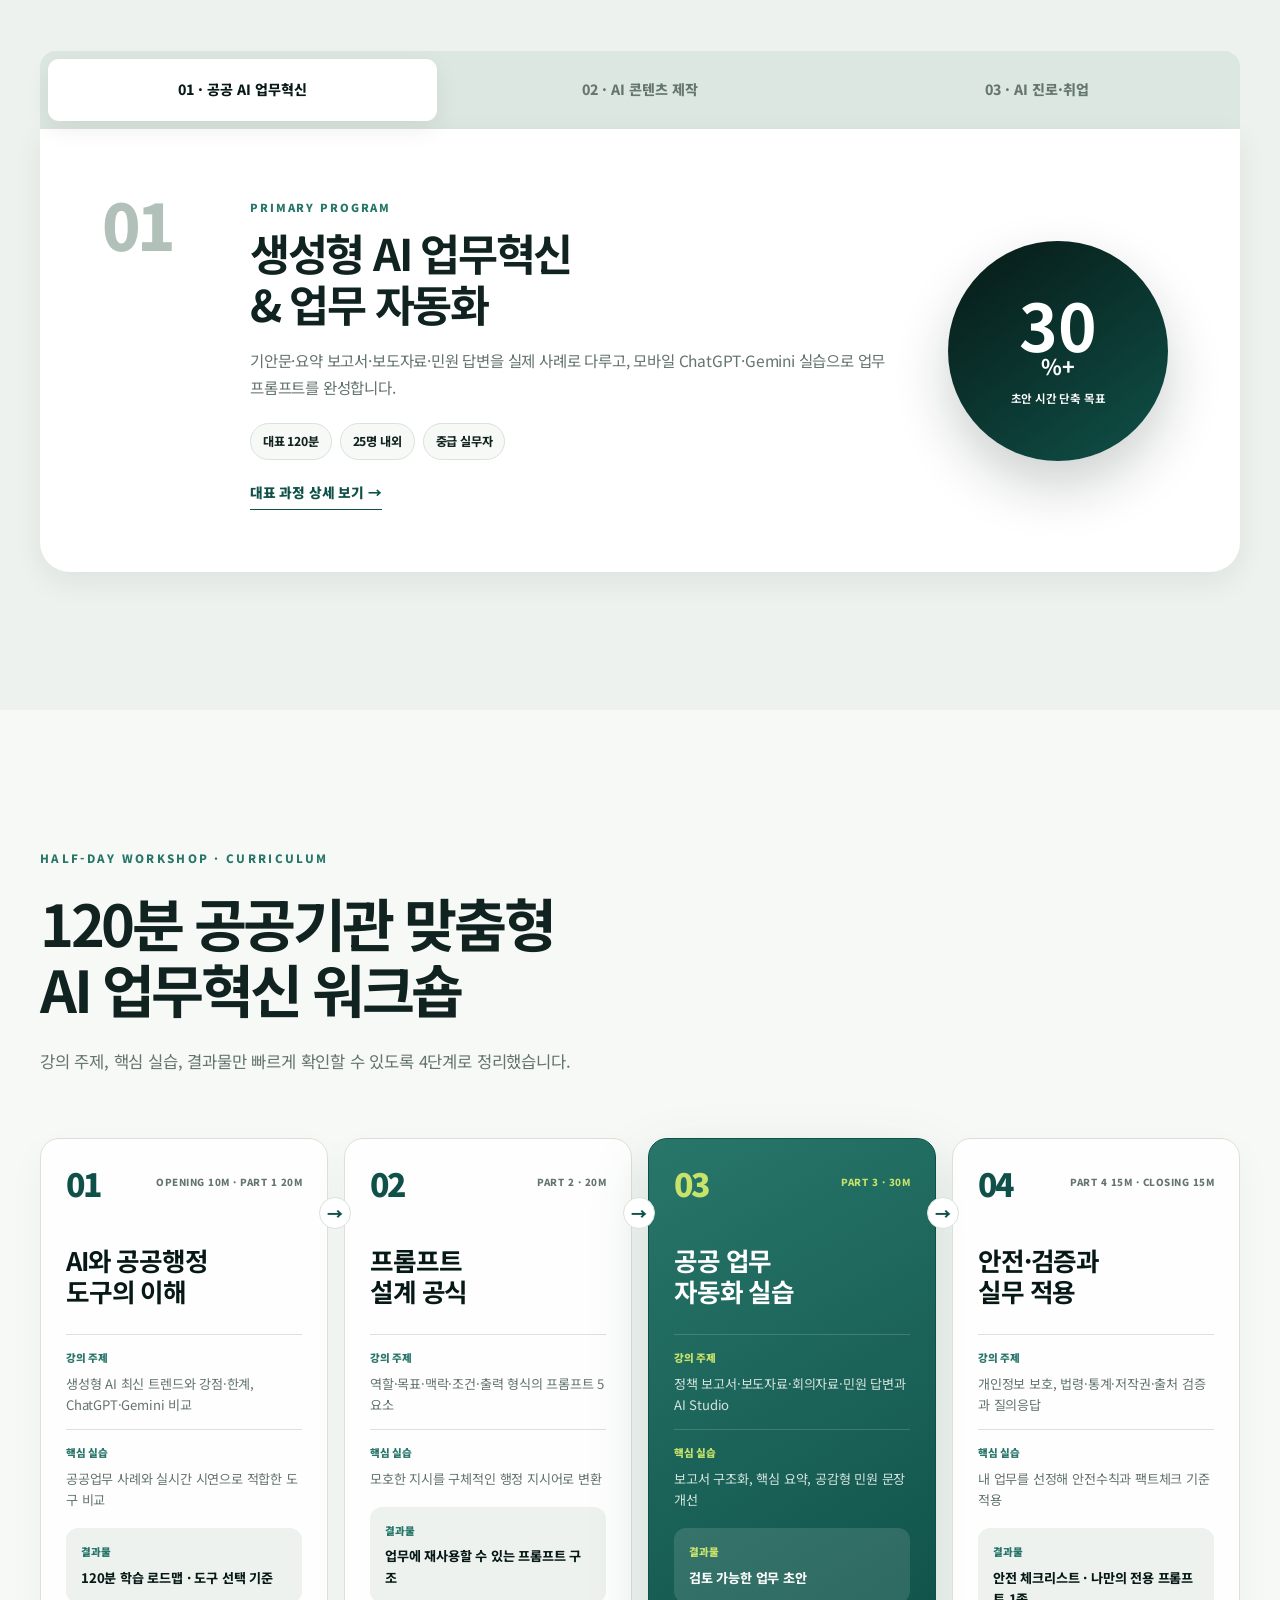
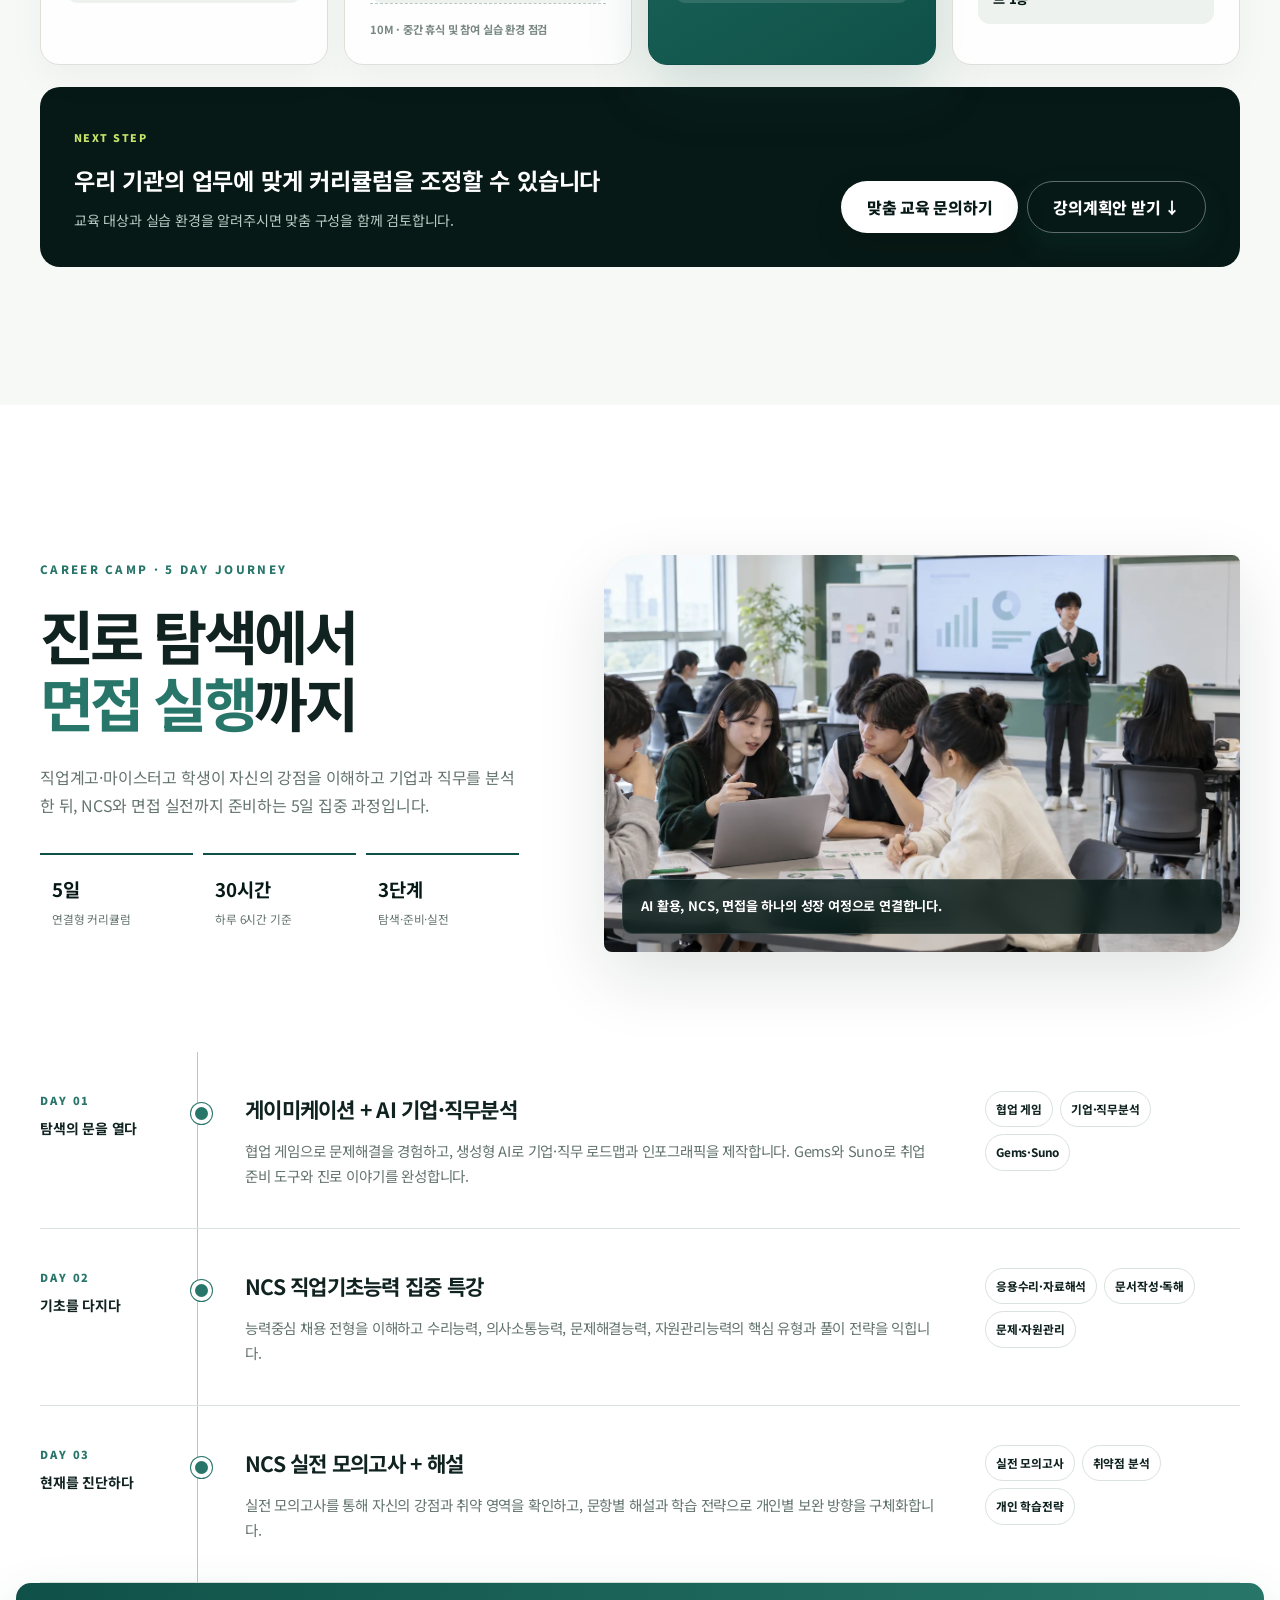
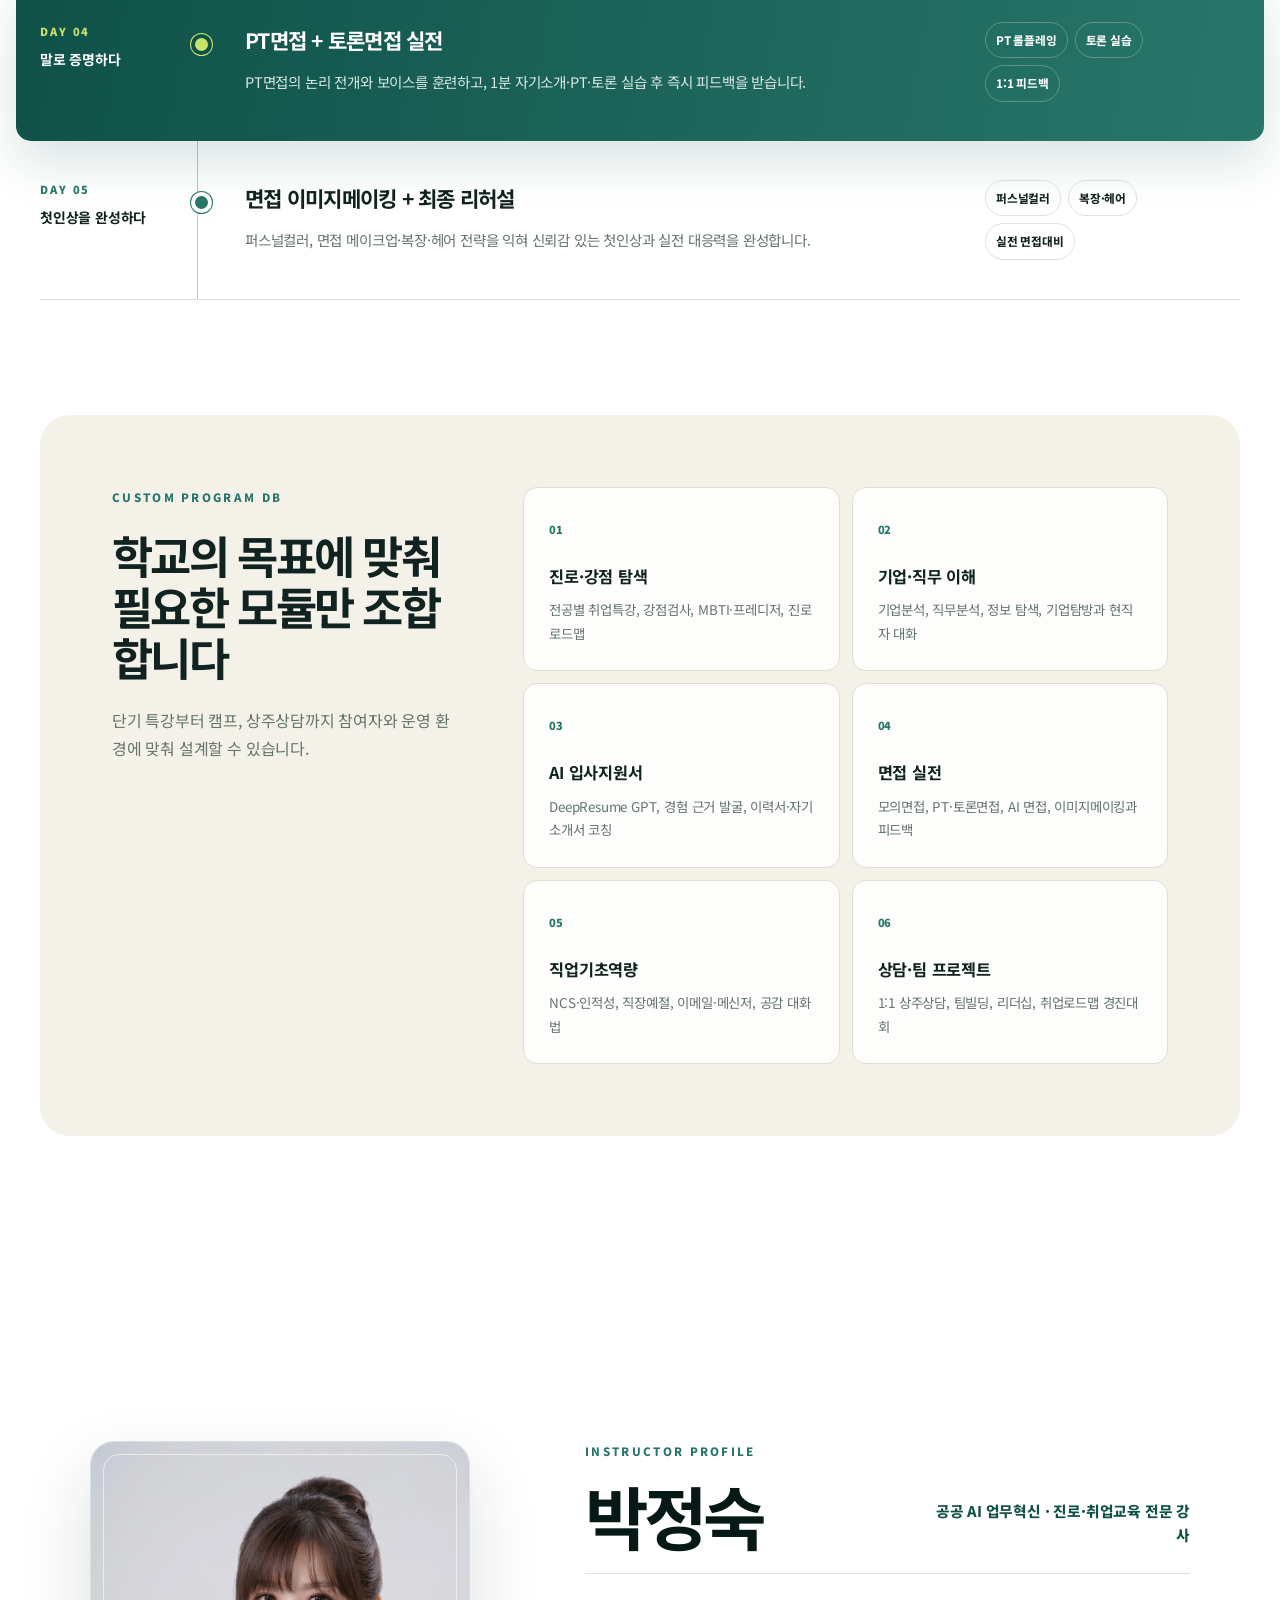
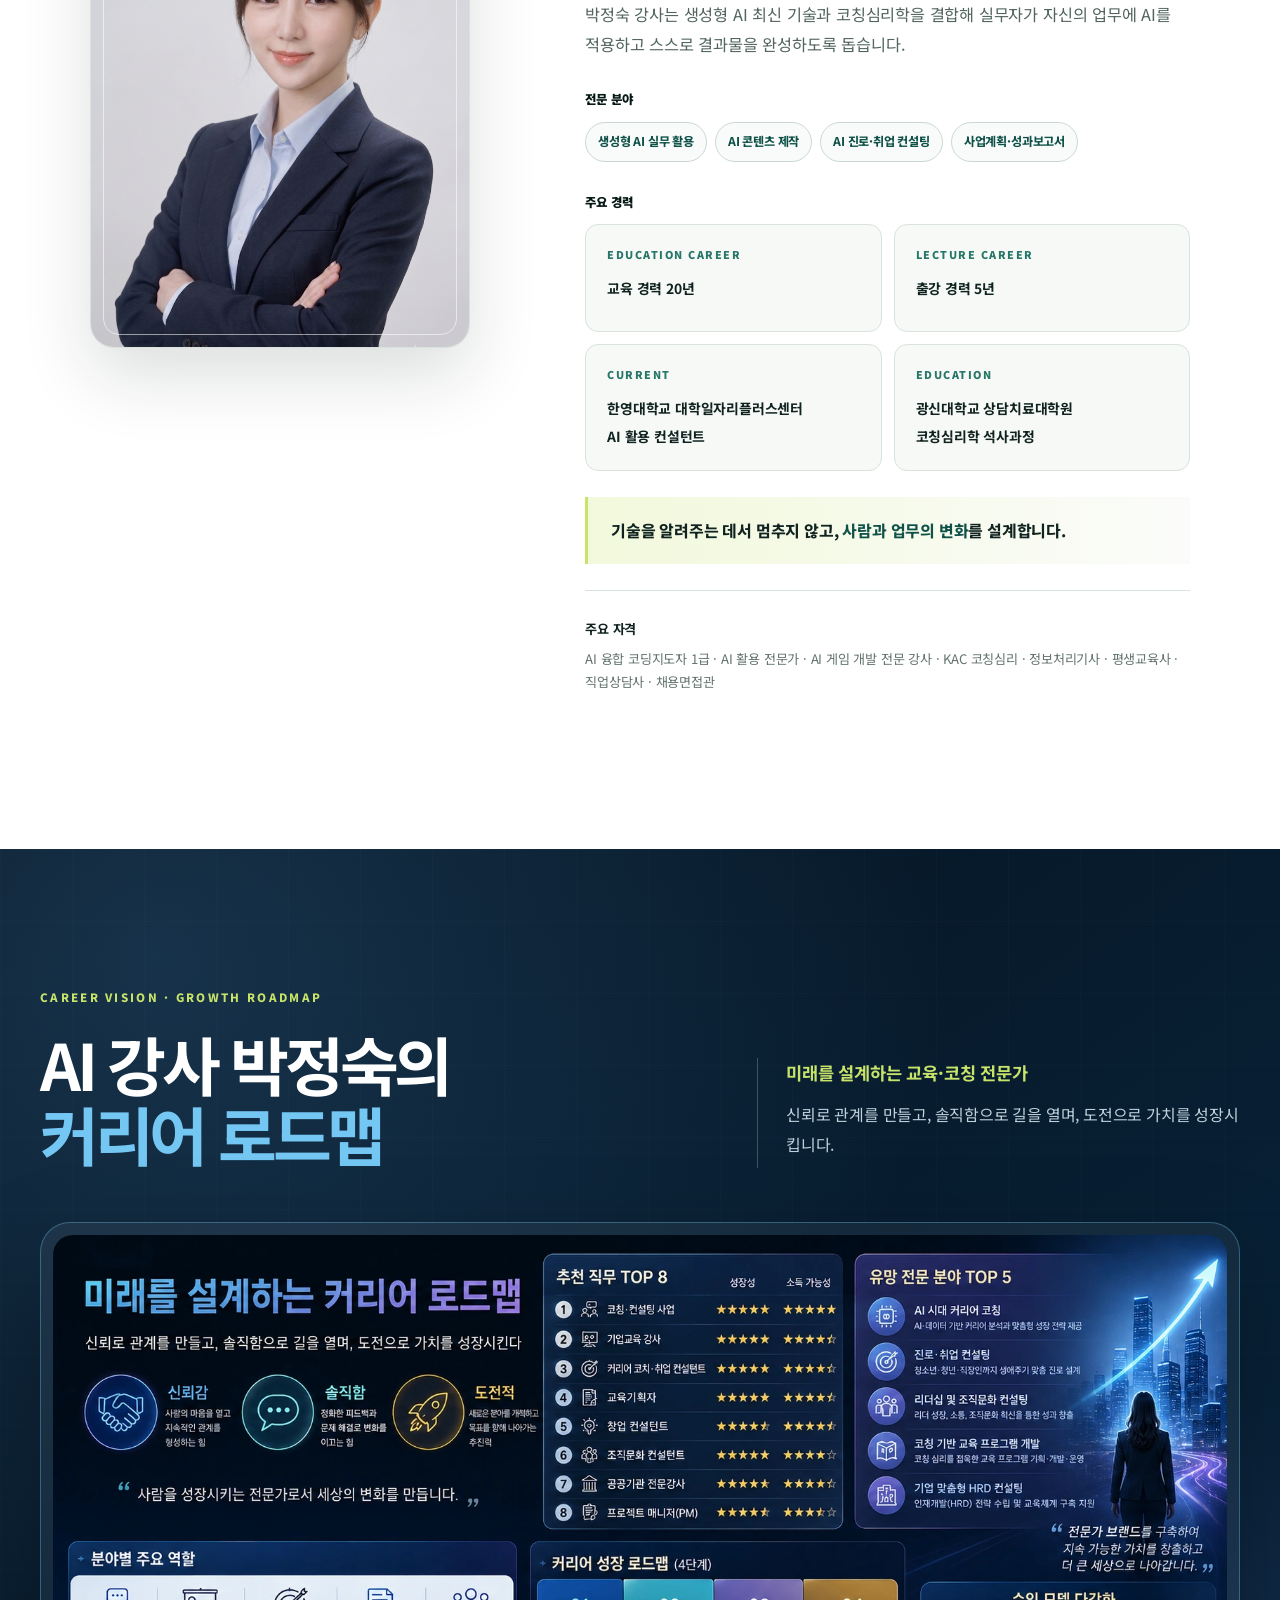
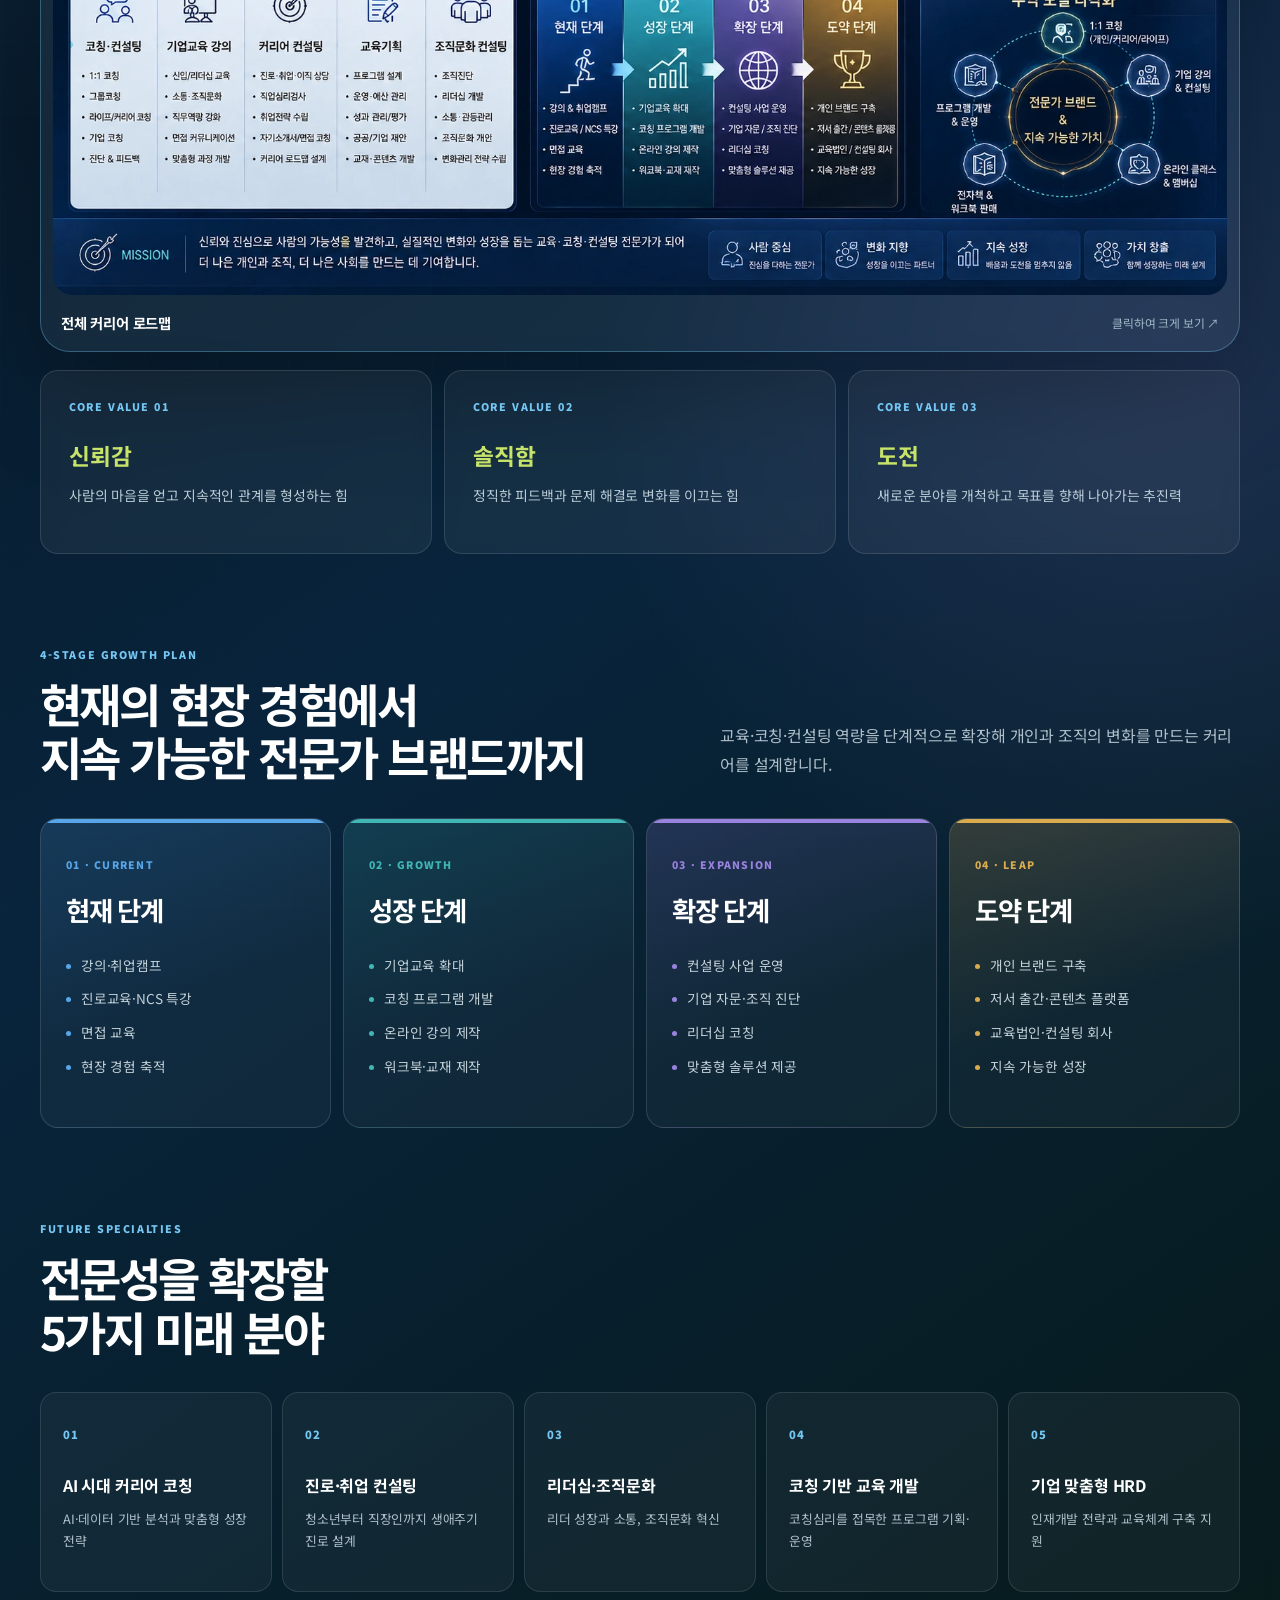
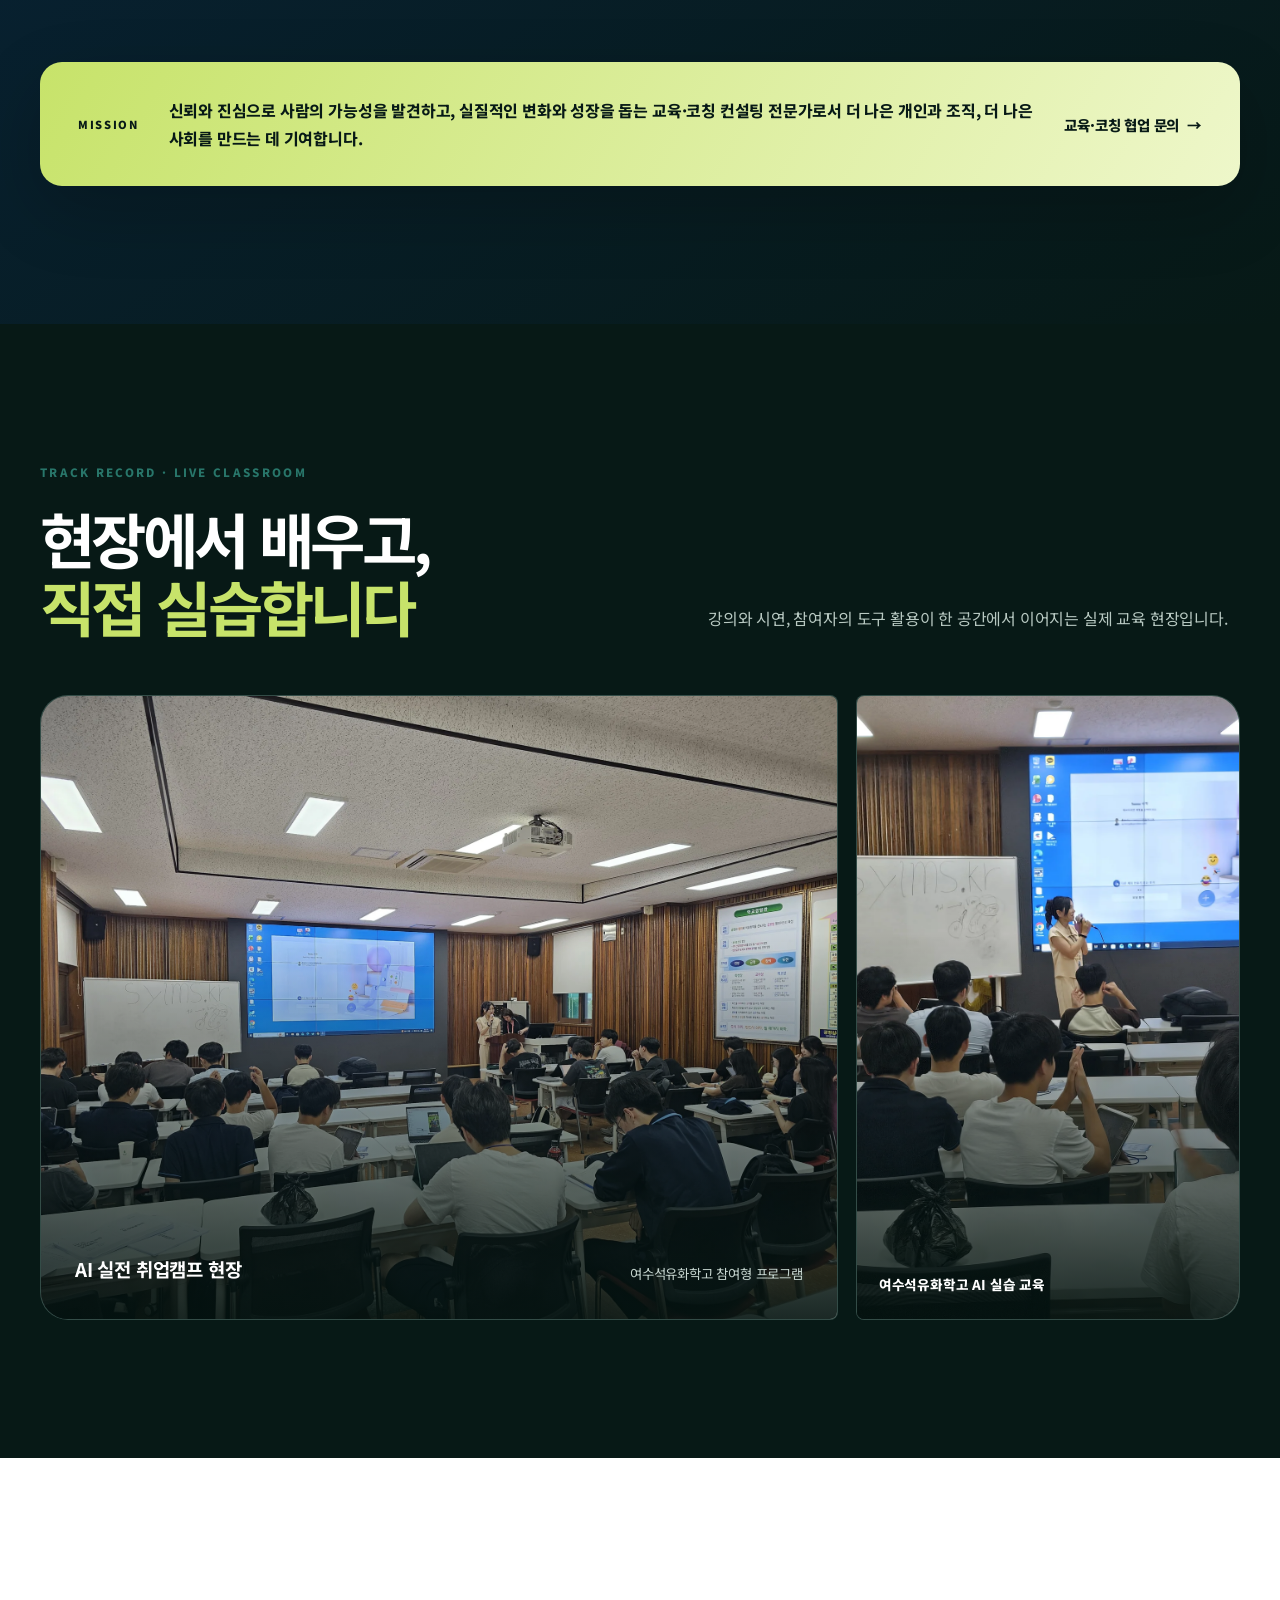
==== commit 4dc237b6: "Add instructor career roadmap section" ====
--- a/index.html
+++ b/index.html
@@ -309,6 +309,61 @@
       </div>
     </section>
 
+    <section class="section career-roadmap-section" id="career-roadmap">
+      <div class="roadmap-heading reveal">
+        <div>
+          <p class="eyebrow light">CAREER VISION · GROWTH ROADMAP</p>
+          <h2>AI 강사 박정숙의<br><em>커리어 로드맵</em></h2>
+        </div>
+        <div class="roadmap-heading-copy">
+          <strong>미래를 설계하는 교육·코칭 전문가</strong>
+          <p>신뢰로 관계를 만들고, 솔직함으로 길을 열며, 도전으로 가치를 성장시킵니다.</p>
+        </div>
+      </div>
+
+      <a class="roadmap-visual reveal" href="assets/park-jeongsuk-career-roadmap.webp" target="_blank" rel="noopener" aria-label="AI 강사 박정숙의 커리어 로드맵 인포그래픽 크게 보기">
+        <img src="assets/park-jeongsuk-career-roadmap.webp" alt="AI 강사 박정숙의 핵심 가치, 주요 역할, 4단계 성장 경로와 전문 분야를 정리한 커리어 로드맵" loading="lazy">
+        <span><strong>전체 커리어 로드맵</strong><small>클릭하여 크게 보기 ↗</small></span>
+      </a>
+
+      <div class="roadmap-values" aria-label="커리어 핵심 가치">
+        <article class="reveal"><small>CORE VALUE 01</small><strong>신뢰감</strong><p>사람의 마음을 얻고 지속적인 관계를 형성하는 힘</p></article>
+        <article class="reveal"><small>CORE VALUE 02</small><strong>솔직함</strong><p>정직한 피드백과 문제 해결로 변화를 이끄는 힘</p></article>
+        <article class="reveal"><small>CORE VALUE 03</small><strong>도전</strong><p>새로운 분야를 개척하고 목표를 향해 나아가는 추진력</p></article>
+      </div>
+
+      <div class="roadmap-growth reveal">
+        <div class="roadmap-block-heading">
+          <div><small>4-STAGE GROWTH PLAN</small><h3>현재의 현장 경험에서<br>지속 가능한 전문가 브랜드까지</h3></div>
+          <p>교육·코칭·컨설팅 역량을 단계적으로 확장해 개인과 조직의 변화를 만드는 커리어를 설계합니다.</p>
+        </div>
+        <div class="roadmap-stages">
+          <article class="roadmap-stage"><small>01 · CURRENT</small><h4>현재 단계</h4><ul><li>강의·취업캠프</li><li>진로교육·NCS 특강</li><li>면접 교육</li><li>현장 경험 축적</li></ul></article>
+          <article class="roadmap-stage"><small>02 · GROWTH</small><h4>성장 단계</h4><ul><li>기업교육 확대</li><li>코칭 프로그램 개발</li><li>온라인 강의 제작</li><li>워크북·교재 제작</li></ul></article>
+          <article class="roadmap-stage"><small>03 · EXPANSION</small><h4>확장 단계</h4><ul><li>컨설팅 사업 운영</li><li>기업 자문·조직 진단</li><li>리더십 코칭</li><li>맞춤형 솔루션 제공</li></ul></article>
+          <article class="roadmap-stage"><small>04 · LEAP</small><h4>도약 단계</h4><ul><li>개인 브랜드 구축</li><li>저서 출간·콘텐츠 플랫폼</li><li>교육법인·컨설팅 회사</li><li>지속 가능한 성장</li></ul></article>
+        </div>
+      </div>
+
+      <div class="roadmap-focus reveal">
+        <div class="roadmap-block-heading compact">
+          <div><small>FUTURE SPECIALTIES</small><h3>전문성을 확장할<br>5가지 미래 분야</h3></div>
+        </div>
+        <div class="roadmap-focus-grid">
+          <article><span>01</span><h4>AI 시대 커리어 코칭</h4><p>AI·데이터 기반 분석과 맞춤형 성장 전략</p></article>
+          <article><span>02</span><h4>진로·취업 컨설팅</h4><p>청소년부터 직장인까지 생애주기 진로 설계</p></article>
+          <article><span>03</span><h4>리더십·조직문화</h4><p>리더 성장과 소통, 조직문화 혁신</p></article>
+          <article><span>04</span><h4>코칭 기반 교육 개발</h4><p>코칭심리를 접목한 프로그램 기획·운영</p></article>
+          <article><span>05</span><h4>기업 맞춤형 HRD</h4><p>인재개발 전략과 교육체계 구축 지원</p></article>
+        </div>
+      </div>
+
+      <div class="roadmap-mission reveal">
+        <small>MISSION</small>
+        <blockquote>신뢰와 진심으로 사람의 가능성을 발견하고, 실질적인 변화와 성장을 돕는 교육·코칭 컨설팅 전문가로서 더 나은 개인과 조직, 더 나은 사회를 만드는 데 기여합니다.</blockquote>
+        <a class="text-link" href="#contact">교육·코칭 협업 문의 <span>→</span></a>
+      </div>
+    </section>
     <section class="section training-gallery" id="gallery">
       <div class="gallery-heading reveal">
         <div><p class="eyebrow">TRACK RECORD · LIVE CLASSROOM</p><h2>현장에서 배우고,<br><em>직접 실습합니다</em></h2></div>
--- a/styles.css
+++ b/styles.css
@@ -545,6 +545,96 @@
   .profile-facts { grid-template-columns: 1fr; }
   .profile-philosophy { padding: 18px 19px; }
 }
+/* Instructor career roadmap */
+.career-roadmap-section {
+  position: relative;
+  width: 100%;
+  max-width: none;
+  overflow: hidden;
+  padding-right: max(24px, calc((100% - var(--content))/2));
+  padding-left: max(24px, calc((100% - var(--content))/2));
+  color: var(--white);
+  background:
+    radial-gradient(circle at 12% 4%, rgba(88,166,231,.2), transparent 28%),
+    radial-gradient(circle at 92% 42%, rgba(141,122,217,.16), transparent 30%),
+    linear-gradient(145deg, #06131f 0%, #08243c 48%, #071916 100%);
+  isolation: isolate;
+}
+.career-roadmap-section:before { content: ""; position: absolute; inset: 0; z-index: -1; opacity: .11; background-image: linear-gradient(rgba(255,255,255,.15) 1px, transparent 1px), linear-gradient(90deg, rgba(255,255,255,.15) 1px, transparent 1px); background-size: 72px 72px; mask-image: linear-gradient(180deg, #000, transparent 86%); }
+.roadmap-heading { display: grid; grid-template-columns: 1.12fr .88fr; align-items: end; gap: clamp(48px, 8vw, 110px); margin-bottom: 54px; }
+.roadmap-heading h2 { margin: 0; font-size: clamp(2.7rem, 5vw, 5.15rem); line-height: 1.08; letter-spacing: -.067em; }
+.roadmap-heading h2 em { color: #75c7f3; font-style: normal; }
+.roadmap-heading-copy { padding: 0 0 8px 28px; border-left: 1px solid rgba(255,255,255,.22); }
+.roadmap-heading-copy strong { display: block; color: var(--accent); font-size: 1.1rem; }
+.roadmap-heading-copy p { max-width: 520px; margin: 12px 0 0; color: #bfd1dc; line-height: 1.85; }
+.roadmap-visual { display: block; padding: 12px; border: 1px solid rgba(117,199,243,.34); border-radius: 30px; background: rgba(255,255,255,.055); box-shadow: 0 40px 100px rgba(0,0,0,.28); backdrop-filter: blur(8px); }
+.roadmap-visual img { width: 100%; border-radius: 20px; }
+.roadmap-visual > span { display: flex; align-items: center; justify-content: space-between; gap: 20px; padding: 15px 8px 3px; }
+.roadmap-visual > span strong { color: var(--white); font-size: .9rem; }
+.roadmap-visual > span small { color: #9fb9c8; font-size: .74rem; }
+.roadmap-values { display: grid; grid-template-columns: repeat(3, 1fr); gap: 12px; margin-top: 18px; }
+.roadmap-values article { min-height: 184px; padding: 27px 28px; border: 1px solid rgba(255,255,255,.12); border-radius: 18px; background: rgba(255,255,255,.055); backdrop-filter: blur(8px); }
+.roadmap-values small, .roadmap-block-heading small { display: block; color: #75c7f3; font-size: .66rem; font-weight: 900; letter-spacing: .15em; }
+.roadmap-values strong { display: block; margin-top: 20px; color: var(--accent); font-size: 1.42rem; }
+.roadmap-values p { margin: 8px 0 0; color: #b9ccd6; font-size: .87rem; line-height: 1.72; }
+.roadmap-growth, .roadmap-focus { margin-top: 92px; }
+.roadmap-block-heading { display: grid; grid-template-columns: 1.08fr .92fr; align-items: end; gap: 70px; margin-bottom: 34px; }
+.roadmap-block-heading h3 { margin: 13px 0 0; font-size: clamp(2rem, 3.6vw, 3.5rem); line-height: 1.16; letter-spacing: -.055em; }
+.roadmap-block-heading > p { max-width: 520px; margin: 0 0 5px; color: #aebfca; line-height: 1.8; }
+.roadmap-block-heading.compact { grid-template-columns: 1fr; }
+.roadmap-stages { display: grid; grid-template-columns: repeat(4, 1fr); gap: 12px; }
+.roadmap-stage { --stage-color: #58a6e7; position: relative; min-height: 310px; overflow: hidden; padding: 29px 25px 26px; border: 1px solid rgba(255,255,255,.13); border-radius: 18px; background: linear-gradient(160deg, rgba(88,166,231,.18), rgba(255,255,255,.035) 58%); }
+.roadmap-stage:nth-child(2) { --stage-color: #40b7b5; background: linear-gradient(160deg, rgba(64,183,181,.19), rgba(255,255,255,.035) 58%); }
+.roadmap-stage:nth-child(3) { --stage-color: #9a82df; background: linear-gradient(160deg, rgba(154,130,223,.19), rgba(255,255,255,.035) 58%); }
+.roadmap-stage:nth-child(4) { --stage-color: #d9aa4e; background: linear-gradient(160deg, rgba(217,170,78,.2), rgba(255,255,255,.035) 58%); }
+.roadmap-stage:before { content: ""; position: absolute; top: 0; right: 0; left: 0; height: 4px; background: var(--stage-color); }
+.roadmap-stage small { color: var(--stage-color); font-size: .65rem; font-weight: 900; letter-spacing: .12em; }
+.roadmap-stage h4 { margin: 18px 0 28px; color: var(--white); font-size: 1.65rem; line-height: 1.2; letter-spacing: -.045em; }
+.roadmap-stage ul { display: grid; gap: 10px; margin: 0; padding: 0; list-style: none; }
+.roadmap-stage li { position: relative; padding-left: 15px; color: #c3d1d8; font-size: .85rem; }
+.roadmap-stage li:before { content: ""; position: absolute; top: .74em; left: 0; width: 5px; height: 5px; border-radius: 50%; background: var(--stage-color); }
+.roadmap-focus-grid { display: grid; grid-template-columns: repeat(5, 1fr); gap: 10px; }
+.roadmap-focus-grid article { min-height: 200px; padding: 25px 22px; border: 1px solid rgba(255,255,255,.11); border-radius: 16px; background: rgba(255,255,255,.045); }
+.roadmap-focus-grid span { color: #75c7f3; font-size: .7rem; font-weight: 900; letter-spacing: .12em; }
+.roadmap-focus-grid h4 { margin: 28px 0 11px; color: var(--white); font-size: 1rem; line-height: 1.45; }
+.roadmap-focus-grid p { margin: 0; color: #aebfca; font-size: .8rem; line-height: 1.7; }
+.roadmap-mission { display: grid; grid-template-columns: auto minmax(0, 1fr) auto; align-items: center; gap: 30px; margin-top: 70px; padding: 34px 38px; color: var(--ink-deep); border-radius: 22px; background: linear-gradient(120deg, var(--accent), #eef7ca); box-shadow: 0 25px 70px rgba(0,0,0,.2); }
+.roadmap-mission > small { font-size: .69rem; font-weight: 950; letter-spacing: .15em; }
+.roadmap-mission blockquote { margin: 0; font-size: 1rem; font-weight: 750; line-height: 1.75; }
+.roadmap-mission .text-link { color: var(--ink-deep); white-space: nowrap; }
+
+@media (max-width: 900px) {
+  .roadmap-heading, .roadmap-block-heading { grid-template-columns: 1fr; gap: 24px; }
+  .roadmap-heading-copy { padding-left: 0; border-left: 0; }
+  .roadmap-stages { grid-template-columns: 1fr 1fr; }
+  .roadmap-focus-grid { grid-template-columns: 1fr 1fr; }
+  .roadmap-focus-grid article:last-child { grid-column: 1 / -1; }
+  .roadmap-mission { grid-template-columns: 1fr; gap: 15px; }
+  .roadmap-mission .text-link { justify-self: start; }
+}
+
+@media (max-width: 600px) {
+  .career-roadmap-section { padding: 80px 16px; }
+  .roadmap-heading { margin-bottom: 34px; }
+  .roadmap-heading h2 { font-size: clamp(2.35rem, 11vw, 3rem); }
+  .roadmap-heading-copy strong { font-size: 1rem; }
+  .roadmap-heading-copy p { font-size: .92rem; line-height: 1.75; }
+  .roadmap-visual { padding: 6px; border-radius: 18px; }
+  .roadmap-visual img { border-radius: 13px; }
+  .roadmap-visual > span { align-items: flex-start; flex-direction: column; gap: 2px; padding: 11px 7px 4px; }
+  .roadmap-values, .roadmap-stages, .roadmap-focus-grid { grid-template-columns: 1fr; }
+  .roadmap-values article { min-height: 0; padding: 23px 21px; }
+  .roadmap-values strong { margin-top: 14px; }
+  .roadmap-growth, .roadmap-focus { margin-top: 60px; }
+  .roadmap-block-heading { margin-bottom: 25px; }
+  .roadmap-block-heading h3 { font-size: 2.05rem; }
+  .roadmap-stage { min-height: 0; padding: 25px 22px; }
+  .roadmap-stage h4 { margin: 14px 0 22px; }
+  .roadmap-focus-grid article, .roadmap-focus-grid article:last-child { grid-column: auto; min-height: 0; padding: 23px 21px; }
+  .roadmap-focus-grid h4 { margin-top: 19px; }
+  .roadmap-mission { margin-top: 52px; padding: 25px 22px; border-radius: 18px; }
+  .roadmap-mission blockquote { font-size: .92rem; line-height: 1.72; }
+}
 /* Live classroom gallery */
 .training-gallery {
   width: 100%;
